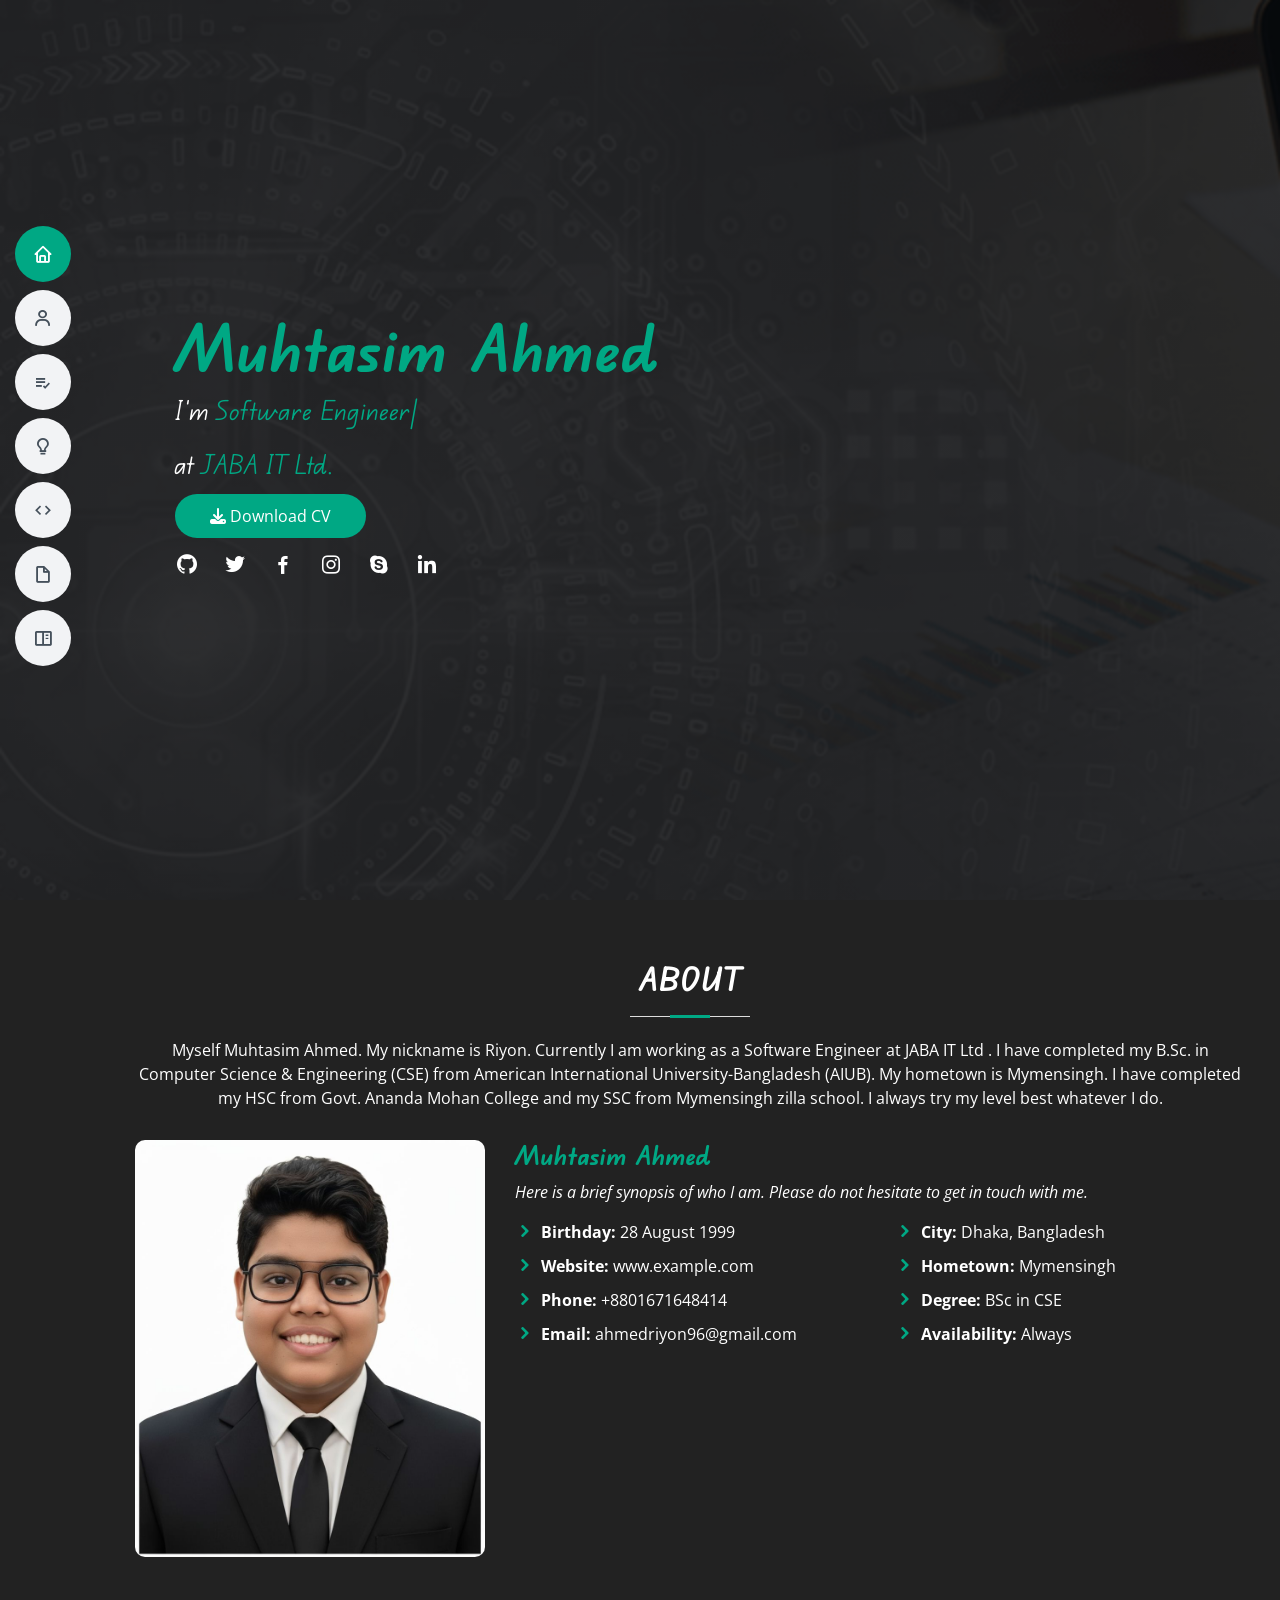
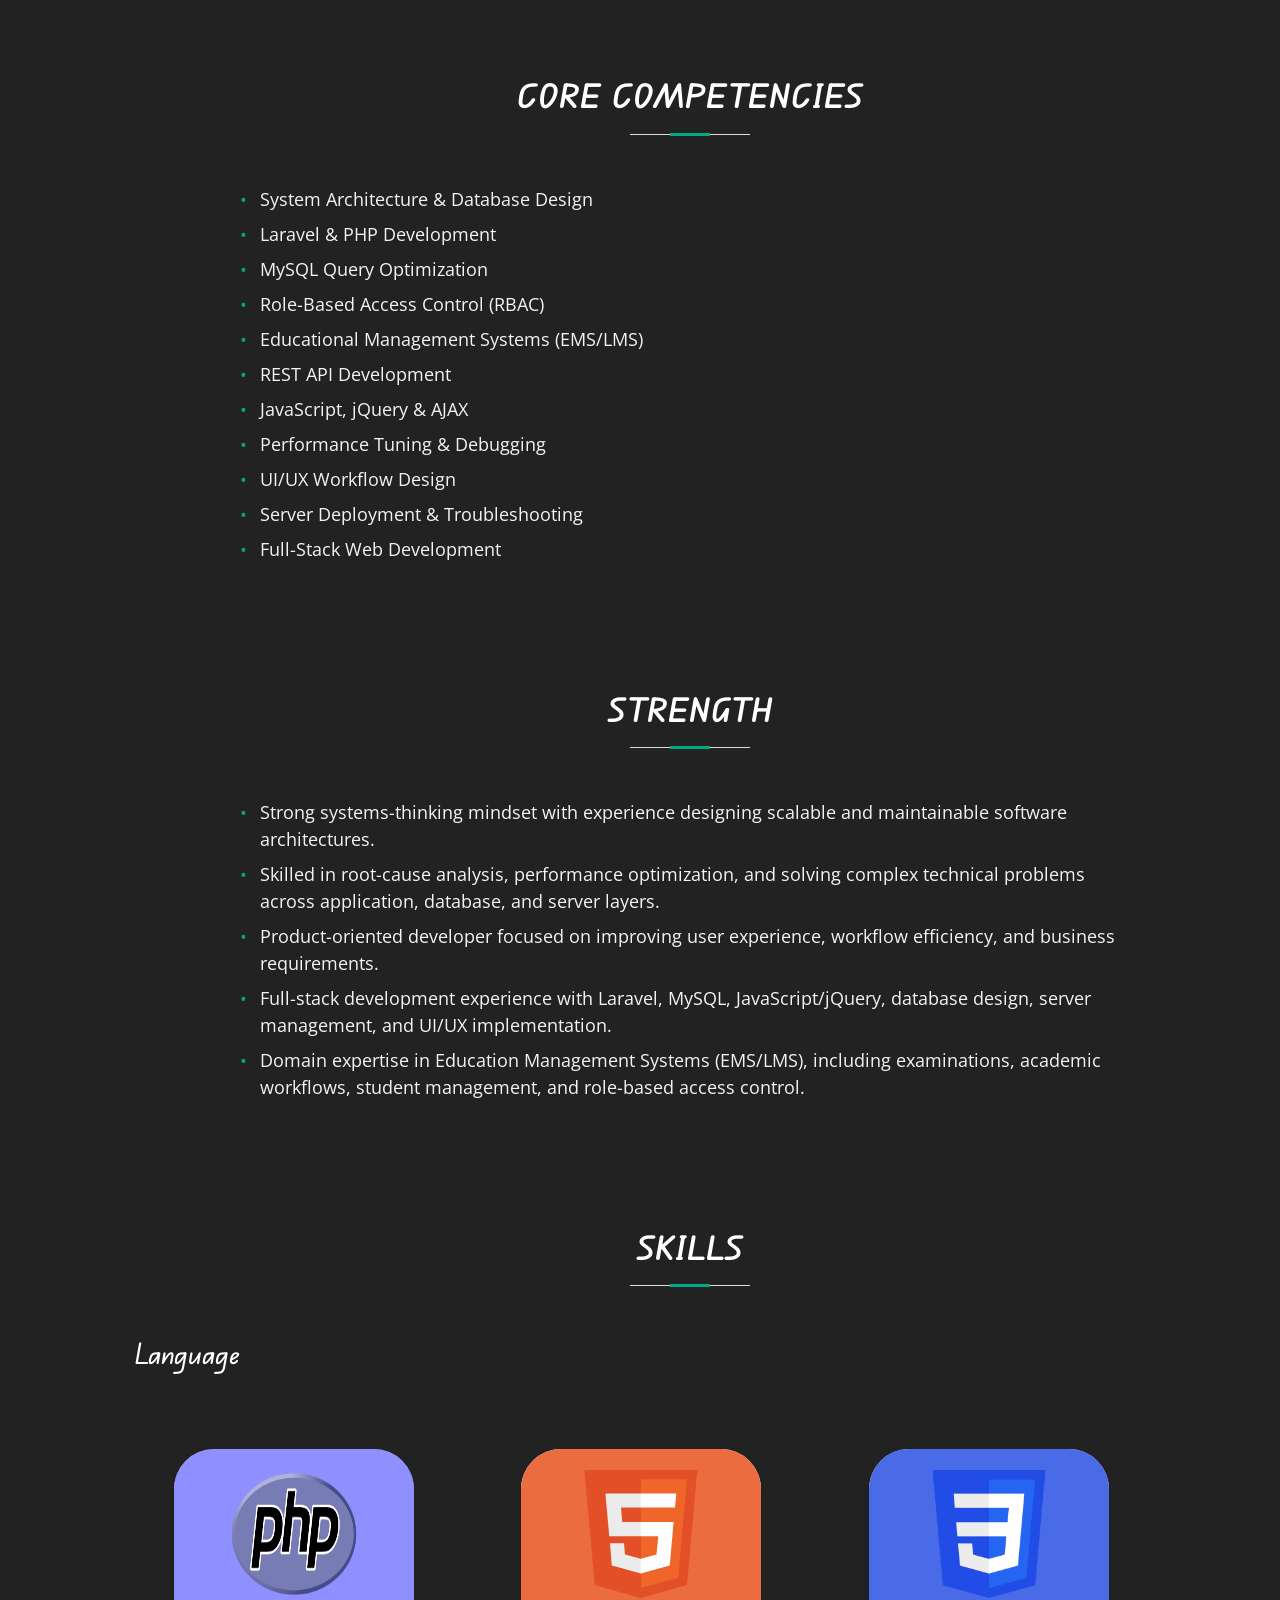
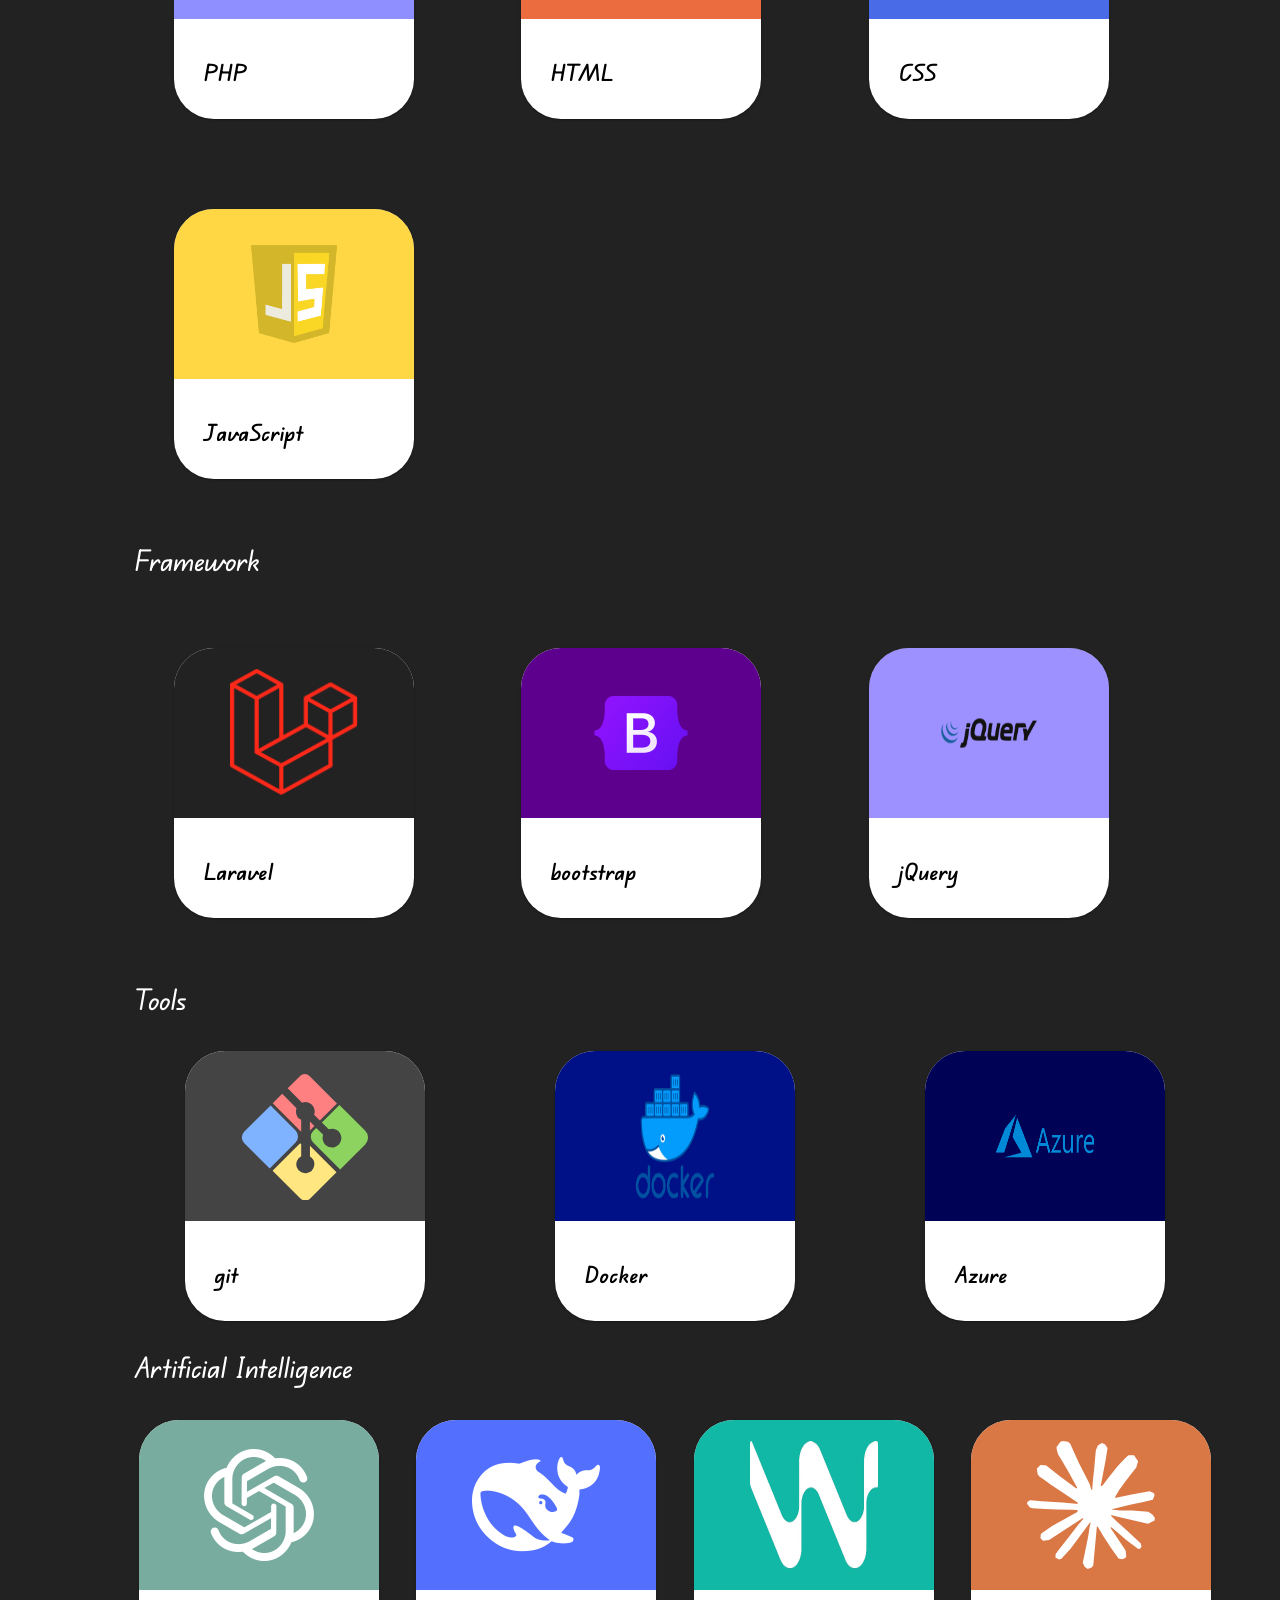
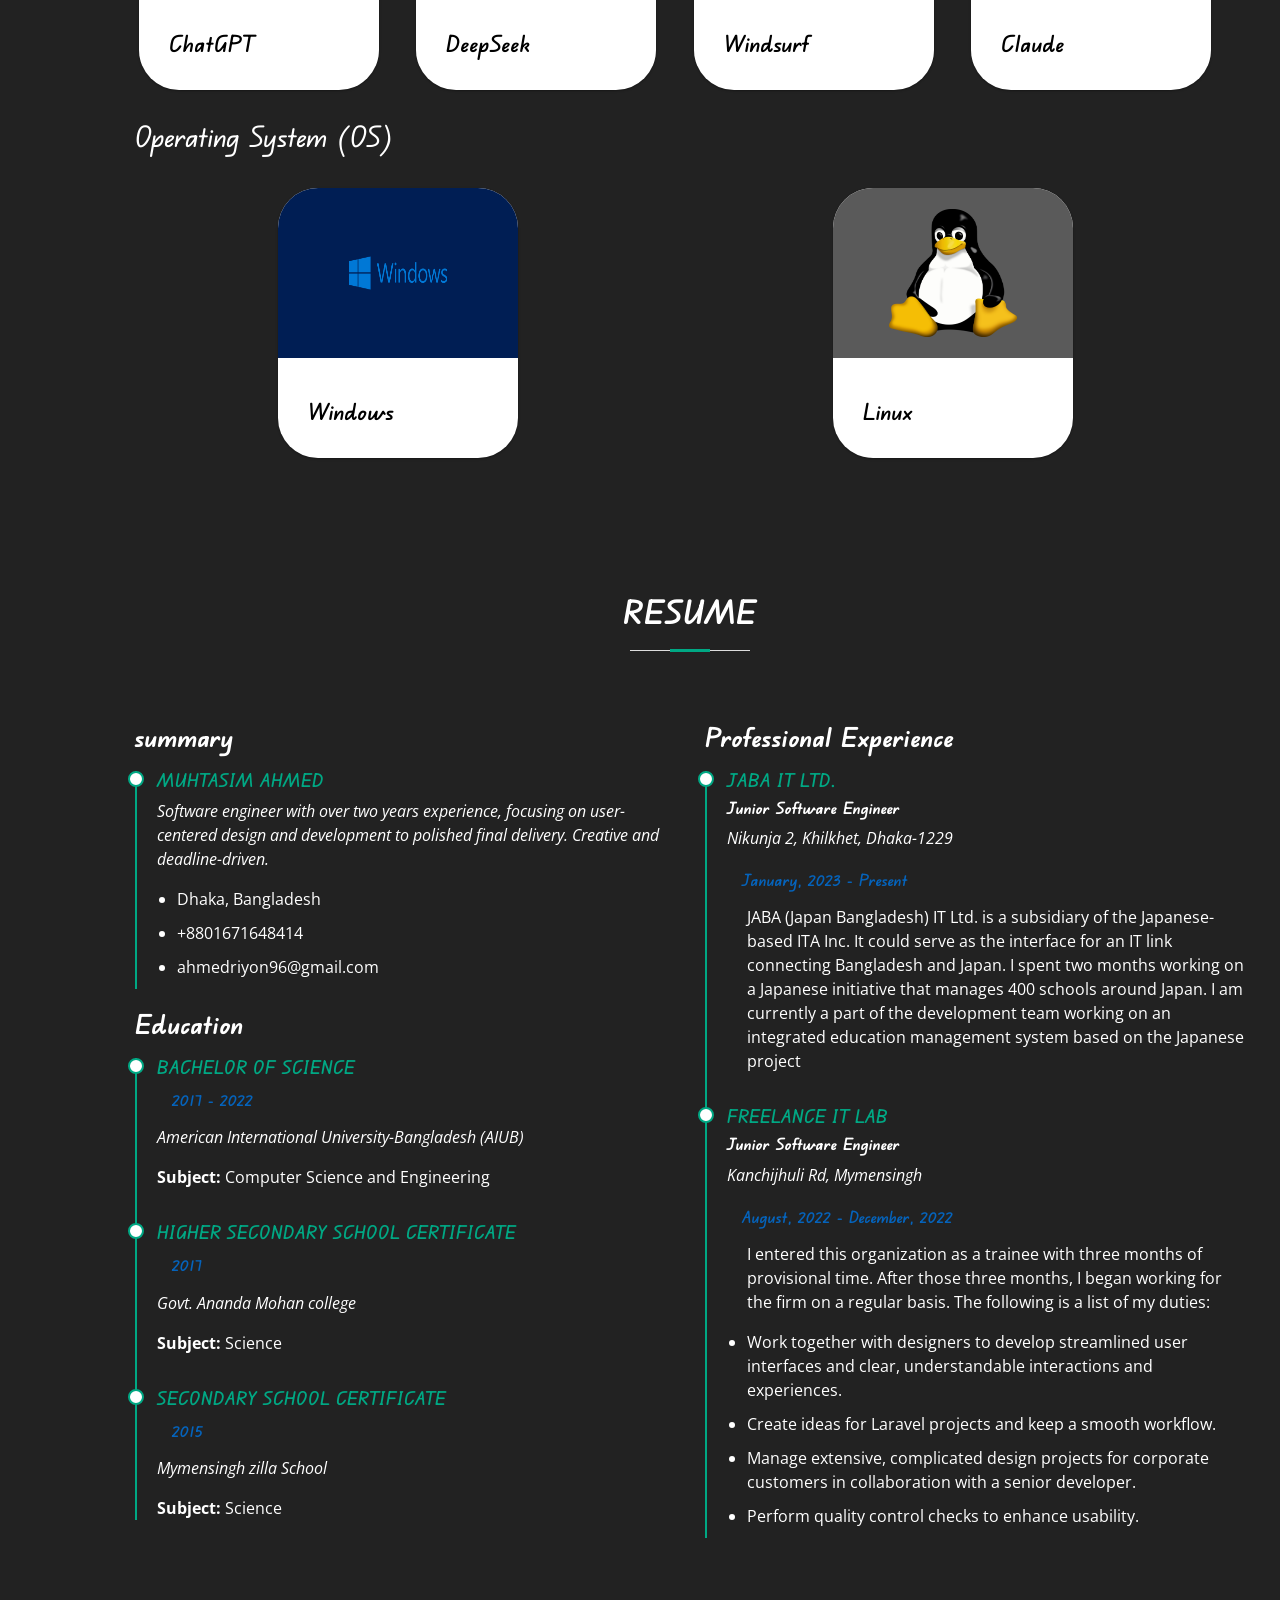
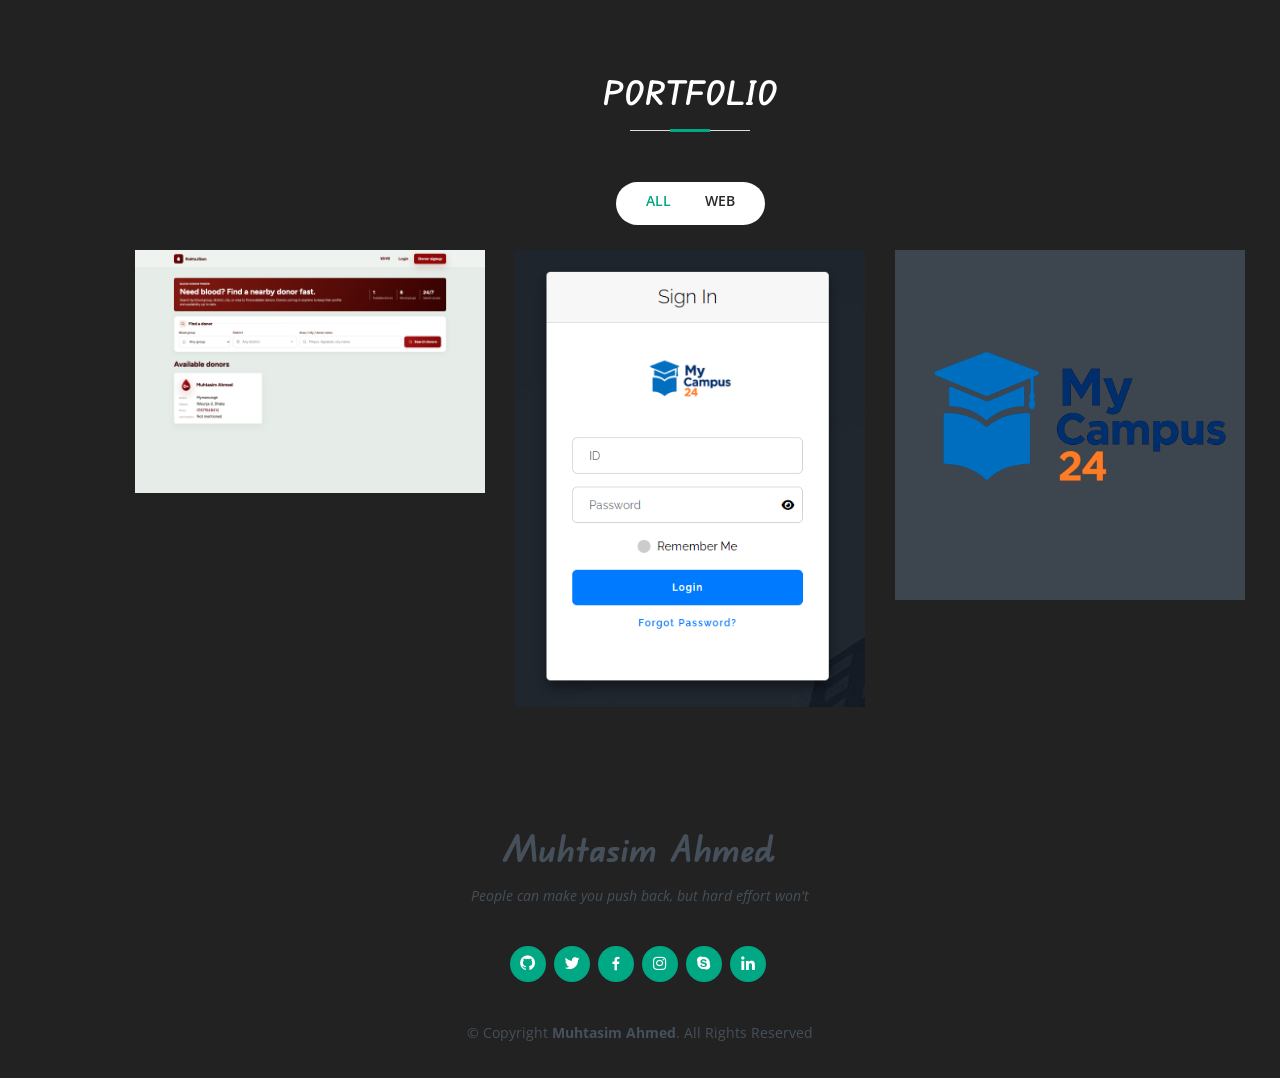
==== index.html @ 81f23382 "09-Nov-26" ====
<!DOCTYPE html>
<html lang="en">

<head>
  <meta charset="utf-8">
  <meta content="width=device-width, initial-scale=1.0" name="viewport">

  <title>Muhtasim Ahmed</title>
  <meta content="" name="descriptison">
  <meta content="" name="keywords">

  <!-- Favicons -->
  <link href="assets/img/MR13_logo.jpg" rel="icon">
  <link href="assets/img/apple-touch-icon.png" rel="apple-touch-icon">

  <!-- Google Fonts -->
  <link href="https://fonts.googleapis.com/css?family=Open+Sans:300,300i,400,400i,600,600i,700,700i|Raleway:300,300i,400,400i,500,500i,600,600i,700,700i|Poppins:300,300i,400,400i,500,500i,600,600i,700,700i" rel="stylesheet">
  <link href="https://fonts.googleapis.com/css2?family=Edu+QLD+Beginner&display=swap" rel="stylesheet">

  <!-- Vendor CSS Files -->
  <link href="assets/vendor/bootstrap/css/bootstrap.min.css" rel="stylesheet">
  <link href="assets/vendor/icofont/icofont.min.css" rel="stylesheet">
  <link href="assets/vendor/boxicons/css/boxicons.min.css" rel="stylesheet">
  <link href="assets/vendor/venobox/venobox.css" rel="stylesheet">
  <link href="assets/vendor/owl.carousel/assets/owl.carousel.min.css" rel="stylesheet">
  <link href="assets/vendor/aos/aos.css" rel="stylesheet">

  <!-- font awesome cdn -->
  <link rel="stylesheet" href="https://cdnjs.cloudflare.com/ajax/libs/font-awesome/6.4.2/css/all.min.css" integrity="sha512-z3gLpd7yknf1YoNbCzqRKc4qyor8gaKU1qmn+CShxbuBusANI9QpRohGBreCFkKxLhei6S9CQXFEbbKuqLg0DA==" crossorigin="anonymous" referrerpolicy="no-referrer" />

  <!-- Template Main CSS File -->
  <link href="assets/css/style.css" rel="stylesheet">

</head>

<body>

  <!-- ======= Mobile nav toggle button ======= -->
  <button type="button" class="mobile-nav-toggle d-xl-none"><i class="icofont-navigation-menu"></i></button>

  <!-- ======= Header ======= -->
  <header id="header" class="d-flex flex-column justify-content-center">

    <!-- .nav-menu start -->
    <nav class="nav-menu">
      <ul>
        <li class="active"><a href="#hero"><i class="bx bx-home"></i> <span>Home</span></a></li>
        <li><a href="#about"><i class="bx bx-user"></i> <span>About</span></a></li>
        <li><a href="#core-competencies"><i class="bx bx-list-check"></i> <span>Core Competencies</span></a></li>
        <li><a href="#strength"><i class="bx bx-bulb"></i> <span>Strength</span></a></li>
        <li><a href="#skills"><i class="bx bx-code"></i> <span>Skill</span></a></li>
        <li><a href="#resume"><i class="bx bx-file-blank"></i> <span>Resume</span></a></li>
        <li><a href="#portfolio"><i class="bx bx-book-content"></i> <span>Portfolio</span></a></li>
        <!-- <li><a href="#services"><i class="bx bx-server"></i> <span>Services</span></a></li> -->
        <!-- <li><a href="#contact"><i class="bx bx-envelope"></i> <span>Contact</span></a></li> -->
      </ul>
    </nav>
    <!-- .nav-menu end -->

  </header>
  <!-- End Header -->

  <!-- ======= Hero Section ======= -->
  <section id="hero" class="d-flex flex-column justify-content-center">
    <div class="container" data-aos="zoom-in" data-aos-delay="100">
      <h1>Muhtasim Ahmed</h1>
      <p>I'm <span class="typed" data-typed-items="Software Engineer"></span></p>
      <p>at <a href="https://www.jabait.com/">JABA IT Ltd.</a></p>
      <a href="assets/resources/Muhtasim Ahmed CV.pdf" target="_blank" class="text-left">
        <button>
          <i class="fa-solid fa-download fa-fade"></i> Download CV
        </button>
      </a>
      <div class="social-links">
        <a href="https://github.com/MuhtasimRiyon" target="_blank" class="github"><i class="bx bxl-github"></i></a>
        <a href="https://x.com/MuhtasimRiyon?t=F0dy7-zfB-EZ2Eqx30wpow&s=07" target="_blank" class="twitter"><i
            class="bx bxl-twitter"></i></a>
        <a href="https://www.facebook.com/profile.php?id=100008139102222&mibextid=ZbWKwL" target="_blank"
          class="facebook"><i class="bx bxl-facebook"></i></a>
        <a href="https://instagram.com/muhtasim_13?igshid=MzMyNGUyNmU2YQ==" target="_blank" class="instagram"><i
            class="bx bxl-instagram"></i></a>
        <a href="https://join.skype.com/invite/uvmIhFZ40ZDD" target="_blank" class="google-plus"><i
            class="bx bxl-skype"></i></a>
        <a href="https://www.linkedin.com/in/muhtasim-ahmed-a23b181a1/" target="_blank" class="linkedin"><i
            class="bx bxl-linkedin"></i></a>
      </div>
    </div>
  </section>
  <!-- End Hero -->

  <main id="main">

    <!-- ======= About Section ======= -->
    <section id="about" class="about">
      <div class="container" data-aos="fade-up">

        <div class="section-title">
          <h2>About</h2>
          <p>Myself Muhtasim Ahmed. My nickname is Riyon. Currently I am working as a Software Engineer at JABA
            IT Ltd . I have completed my B.Sc. in Computer Science &
            Engineering (CSE) from American International University-Bangladesh (AIUB). My hometown is
            Mymensingh. I have completed my HSC from Govt. Ananda Mohan College and my SSC from Mymensingh
            zilla school. I always try my level best whatever I do.</p>
        </div>

        <div class="row">
          <div class="col-lg-4">
            <img src="assets/img/Riyon.jpg" class="img-fluid" alt="" style="border-radius: 10px;">
          </div>
          <div class="col-lg-8 pt-4 pt-lg-0 content">
            <h3>Muhtasim Ahmed</h3>
            <p class="font-italic">
              Here is a brief synopsis of who I am. Please do not hesitate to get in touch with me.
            </p>
            <div class="row">
              <div class="col-lg-6">
                <ul>
                  <li><i class="icofont-rounded-right"></i> <strong>Birthday:</strong> 28 August 1999</li>
                  <li><i class="icofont-rounded-right"></i> <strong>Website:</strong> www.example.com</li>
                  <li><i class="icofont-rounded-right"></i> <strong>Phone:</strong> +8801671648414</li>
                  <li><i class="icofont-rounded-right"></i> <strong>Email:</strong> ahmedriyon96@gmail.com</li>
                </ul>
              </div>
              <div class="col-lg-6">
                <ul>
                  <li><i class="icofont-rounded-right"></i> <strong>City:</strong> Dhaka, Bangladesh</li>
                  <li><i class="icofont-rounded-right"></i> <strong>Hometown:</strong> Mymensingh</li>
                  <li><i class="icofont-rounded-right"></i> <strong>Degree:</strong> BSc in CSE</li>
                  <li><i class="icofont-rounded-right"></i> <strong>Availability:</strong> Always</li>
                </ul>
              </div>
            </div>
          </div>
        </div>

      </div>
    </section>
    <!-- End About Section -->

    <!-- ======= Core Competencies Section ======= -->
    <section id="core-competencies" class="about-menu-section">
      <div class="container" data-aos="fade-up">

        <div class="section-title">
          <h2>Core Competencies</h2>
        </div>

        <div class="about-menu-box">
          <ul>
            <li>System Architecture &amp; Database Design</li>
            <li>Laravel &amp; PHP Development</li>
            <li>MySQL Query Optimization</li>
            <li>Role-Based Access Control (RBAC)</li>
            <li>Educational Management Systems (EMS/LMS)</li>
            <li>REST API Development</li>
            <li>JavaScript, jQuery &amp; AJAX</li>
            <li>Performance Tuning &amp; Debugging</li>
            <li>UI/UX Workflow Design</li>
            <li>Server Deployment &amp; Troubleshooting</li>
            <li>Full-Stack Web Development</li>
          </ul>
        </div>

      </div>
    </section>
    <!-- End Core Competencies Section -->

    <!-- ======= Strength Section ======= -->
    <section id="strength" class="about-menu-section section-bg">
      <div class="container" data-aos="fade-up">

        <div class="section-title">
          <h2>Strength</h2>
        </div>

        <div class="about-menu-box">
          <ul>
            <li>Strong systems-thinking mindset with experience designing scalable and maintainable software architectures.</li>
            <li>Skilled in root-cause analysis, performance optimization, and solving complex technical problems across application, database, and server layers.</li>
            <li>Product-oriented developer focused on improving user experience, workflow efficiency, and business requirements.</li>
            <li>Full-stack development experience with Laravel, MySQL, JavaScript/jQuery, database design, server management, and UI/UX implementation.</li>
            <li>Domain expertise in Education Management Systems (EMS/LMS), including examinations, academic workflows, student management, and role-based access control.</li>
          </ul>
        </div>

      </div>
    </section>
    <!-- End Strength Section -->

    <!-- ======= Facts Section ======= -->
    <!-- <section id="facts" class="facts">
      <div class="container" data-aos="fade-up">

        <div class="section-title">
          <h2>Facts</h2>
          <p>Magnam dolores commodi suscipit. Necessitatibus eius consequatur ex aliquid fuga eum quidem. Sit sint consectetur velit. Quisquam quos quisquam cupiditate. Et nemo qui impedit suscipit alias ea. Quia fugiat sit in iste officiis commodi quidem hic quas.</p>
        </div>

        <div class="row">

          <div class="col-lg-3 col-md-6">
            <div class="count-box">
              <i class="icofont-simple-smile"></i>
              <span data-toggle="counter-up">232</span>
              <p>Happy Clients</p>
            </div>
          </div>

          <div class="col-lg-3 col-md-6 mt-5 mt-md-0">
            <div class="count-box">
              <i class="icofont-document-folder"></i>
              <span data-toggle="counter-up">521</span>
              <p>Projects</p>
            </div>
          </div>

          <div class="col-lg-3 col-md-6 mt-5 mt-lg-0">
            <div class="count-box">
              <i class="icofont-live-support"></i>
              <span data-toggle="counter-up">1,463</span>
              <p>Hours Of Support</p>
            </div>
          </div>

          <div class="col-lg-3 col-md-6 mt-5 mt-lg-0">
            <div class="count-box">
              <i class="icofont-users-alt-5"></i>
              <span data-toggle="counter-up">15</span>
              <p>Hard Workers</p>
            </div>
          </div>

        </div>

      </div>
    </section> -->
    <!-- End Facts Section -->

    <!-- ======= Skills Section ======= -->
    <section id="skills" class="skills section-bg">
      <div class="container" data-aos="fade-up">

        <div class="section-title">
          <h2>Skills</h2>
          <!-- <p>Magnam dolores commodi suscipit. Necessitatibus eius consequatur ex aliquid fuga eum quidem. Sit sint consectetur velit. Quisquam quos quisquam cupiditate. Et nemo qui impedit suscipit alias ea. Quia fugiat sit in iste officiis commodi quidem hic quas.</p> -->
        </div>

        <div class="row skills-content">

          <!-- percentage design start -->
            <!-- <div class="col-lg-6">

              <div class="progress">
                <span class="skill">C <i class="val">25%</i></span>
                <div class="progress-bar-wrap">
                  <div class="progress-bar" role="progressbar" aria-valuenow="25" aria-valuemin="0" aria-valuemax="100">
                  </div>
                </div>
              </div>

              <div class="progress">
                <span class="skill">C# (C sharp) <i class="val">40%</i></span>
                <div class="progress-bar-wrap">
                  <div class="progress-bar" role="progressbar" aria-valuenow="40" aria-valuemin="0" aria-valuemax="100">
                  </div>
                </div>
              </div>

              <div class="progress">
                <span class="skill">OpenGL <i class="val">75%</i></span>
                <div class="progress-bar-wrap">
                  <div class="progress-bar" role="progressbar" aria-valuenow="75" aria-valuemin="0" aria-valuemax="100">
                  </div>
                </div>
              </div>

              <div class="progress">
                <span class="skill">HTML <i class="val">75%</i></span>
                <div class="progress-bar-wrap">
                  <div class="progress-bar" role="progressbar" aria-valuenow="75" aria-valuemin="0" aria-valuemax="100">
                  </div>
                </div>
              </div>

              <div class="progress">
                <span class="skill">Laravel <i class="val">75%</i></span>
                <div class="progress-bar-wrap">
                  <div class="progress-bar" role="progressbar" aria-valuenow="75" aria-valuemin="0" aria-valuemax="100">
                  </div>
                </div>
              </div>

            </div>

            <div class="col-lg-6">

              <div class="progress">
                <span class="skill">C++ <i class="val">35%</i></span>
                <div class="progress-bar-wrap">
                  <div class="progress-bar" role="progressbar" aria-valuenow="35" aria-valuemin="0" aria-valuemax="100">
                  </div>
                </div>
              </div>

              <div class="progress">
                <span class="skill">JAVA <i class="val">60%</i></span>
                <div class="progress-bar-wrap">
                  <div class="progress-bar" role="progressbar" aria-valuenow="60" aria-valuemin="0" aria-valuemax="100">
                  </div>
                </div>
              </div>

              <div class="progress">
                <span class="skill">Oracle <i class="val">55%</i></span>
                <div class="progress-bar-wrap">
                  <div class="progress-bar" role="progressbar" aria-valuenow="55" aria-valuemin="0" aria-valuemax="100">
                  </div>
                </div>
              </div>

              <div class="progress">
                <span class="skill">PHP <i class="val">80%</i></span>
                <div class="progress-bar-wrap">
                  <div class="progress-bar" role="progressbar" aria-valuenow="80" aria-valuemin="0" aria-valuemax="100">
                  </div>
                </div>
              </div>

              <div class="progress">
                <span class="skill">CSS <i class="val">50%</i></span>
                <div class="progress-bar-wrap">
                  <div class="progress-bar" role="progressbar" aria-valuenow="50" aria-valuemin="0" aria-valuemax="100">
                  </div>
                </div>
              </div>

            </div> -->
          <!-- percentage design end -->

          <h3>Language</h3>

          <div class="row language_div">

            <!-- PHP card -->
            <div class="col-lg-3">
              <div class="skill-card">
                <header class="skill-card__header" style="background-color: #0000ff70;">
                  <img class="skill-card__icon" src="assets/img/language/PHP-logo.png" alt="PHP Logo" />
                </header>
                <section class="skill-card__body">
                  <h2 class="skill-card__title">PHP</h2>
                  <span class="skill-card__duration">
                    A popular general-purpose scripting language that is especially suited to web development.
                  </span>
                </section>
              </div>
            </div>

            <!-- HTML card -->
            <div class="col-lg-3">
              <div class="skill-card">
                <header class="skill-card__header" style="background-color: #eb6c3f;">
                  <img class="skill-card__icon"
                    src="assets/img/language/HTML5_Badge.svg" alt="HTML Logo" />
                </header>
                <section class="skill-card__body">
                  <h2 class="skill-card__title">HTML</h2>
                  <span class="skill-card__duration">
                    HTML stands for HyperText Markup Language. It is a standard markup language for web page creation.
                  </span>
                </section>
              </div>
            </div>

            <!-- CSS card -->
            <div class="col-lg-3">
              <div class="skill-card">
                <header class="skill-card__header" style="background-color: #264de4d4;">
                  <img class="skill-card__icon"
                    src="assets/img/language/CSS3_logo.png" alt="CSS Logo" />
                </header>
                <section class="skill-card__body">
                  <h2 class="skill-card__title">CSS</h2>
                  <span class="skill-card__duration">
                    CSS is the language we use to style an HTML document.
                    CSS describes how HTML elements should be displayed.
                  </span>
                </section>
              </div>
            </div>

            <!-- JavaScript card -->
            <div class="col-lg-3">
              <div class="skill-card">
                <header class="skill-card__header" style="background-color: #ffc800ba;">
                  <img class="skill-card__icon"
                    src="assets/img/language/javascript-logo.webp" alt="JavaScript Logo" />
                </header>
                <section class="skill-card__body">
                  <h2 class="skill-card__title">JavaScript</h2>
                  <span class="skill-card__duration">
                    JavaScript (JS) is a lightweight interpreted programming language with first-class functions.
                  </span>
                </section>
              </div>
            </div>

            <!-- C card -->
            <!-- <div class="col-lg-3">
              <div class="skill-card">
                <header class="skill-card__header" style="background-color: #0014ffbf;">
                  <img class="skill-card__icon" src="assets/img/language/c-logo.png" alt="C Logo" />
                </header>
                <section class="skill-card__body">
                  <h2 class="skill-card__title">C</h2>
                  <span class="skill-card__duration">
                    C is a general-purpose programming language. Because it's an essential language in CS, it is
                    well-liked.
                  </span>
                </section>
              </div>
            </div> -->

            <!-- C++ card -->
            <!-- <div class="col-lg-3">
              <div class="skill-card">
                <header class="skill-card__header" style="background-color: #4a3febed;">
                  <img class="skill-card__icon"
                    src="assets/img/language/C++_logo.png" alt="C++ Logo" />
                </header>
                <section class="skill-card__body">
                  <h2 class="skill-card__title">C++</h2>
                  <span class="skill-card__duration">
                    C++ is a cross-platform language that can be used to create high-performance applications.
                  </span>
                </section>
              </div>
            </div> -->

            <!-- C# card -->
            <!-- <div class="col-lg-3">
              <div class="skill-card">
                <header class="skill-card__header" style="background-color: #5e26e4;">
                  <img class="skill-card__icon"
                    src="assets/img/language/Logo_C_sharp.svg" alt="C# Logo" />
                </header>
                <section class="skill-card__body">
                  <h2 class="skill-card__title">C# (C-Sharp)</h2>
                  <span class="skill-card__duration">
                    C# is used to develop web apps, desktop apps, mobile apps, games and much more.
                  </span>
                </section>
              </div>
            </div> -->

            <!-- Java card -->
            <!-- <div class="col-lg-3">
              <div class="skill-card">
                <header class="skill-card__header" style="background-color: #22222222;">
                  <img class="skill-card__icon" src="assets/img/language/Java-Logo.png" alt="Java Logo" />
                </header>
                <section class="skill-card__body">
                  <h2 class="skill-card__title">Java</h2>
                  <span class="skill-card__duration">
                    Java is both a platform and a programming language. Java is based on OOP.
                  </span>
                </section>
              </div>
            </div> -->

          </div>

          <h3 class="skill-title">Framework</h3>

          <div class="row framework_div">

            <!-- laravel card -->
            <div class="col-lg-3">
              <div class="skill-card">
                <header class="skill-card__header" style="background-color: #222222;">
                  <img class="skill-card__icon"
                    src="assets/img/framework/Laravel.png" alt="laravel Logo" />
                </header>
                <section class="skill-card__body">
                  <h2 class="skill-card__title">Laravel</h2>
                  <span class="skill-card__duration">
                    Laravel is a web application framework with expressive, elegant syntax.
                  </span>
                </section>
              </div>
            </div>

            <!-- bootstrap card -->
            <div class="col-lg-3">
              <div class="skill-card">
                <header class="skill-card__header" style="background-color: #5d008d;">
                  <img class="skill-card__icon"
                    src="assets/img/framework/bootstrap-logo.png" alt="bootstrap Logo" />
                </header>
                <section class="skill-card__body">
                  <h2 class="skill-card__title">bootstrap</h2>
                  <span class="skill-card__duration">
                    Bootstrap is HTML, CSS, and JavaScript framework for developing responsive, mobile-first websites.
                  </span>
                </section>
              </div>
            </div>

            <!-- jquery card -->
            <div class="col-lg-3">
              <div class="skill-card">
                <header class="skill-card__header" style="background-color: #1b00ff6e;">
                  <img class="skill-card__icon" src="assets/img/framework/jquery-logo.png" alt="jQuery Logo" />
                </header>
                <section class="skill-card__body">
                  <h2 class="skill-card__title">jQuery</h2>
                  <span class="skill-card__duration">
                    jQuery is a fast, small, and feature-rich JavaScript library.
                  </span>
                </section>
              </div>
            </div>

            <!-- codeigniter card -->
            <!-- <div class="col-lg-3">
              <div class="skill-card">
                <header class="skill-card__header" style="background-color: #ff4700ad;">
                  <img class="skill-card__icon"
                    src="assets/img/framework/codeigniter-logo.png" alt="codeigniter Logo" />
                </header>
                <section class="skill-card__body">
                  <h2 class="skill-card__title">CodeIgniter</h2>
                  <span class="skill-card__duration">
                    CodeIgniter is a powerful PHP framework with a very small footprint
                  </span>
                </section>
              </div>
            </div> -->

          </div>

          <h3 class="skill-title">Tools</h3>

          <div class="row">

            <!-- git card -->
            <div class="col-lg-4">
              <div class="skill-card">
                <header class="skill-card__header" style="background-color: #444444;">
                  <img class="skill-card__icon" src="assets/img/tools/git-bash.svg" alt="git Logo" />
                </header>
                <section class="skill-card__body">
                  <h2 class="skill-card__title">git</h2>
                  <span class="skill-card__duration">
                    Git is a free and open source distributed version control system
                  </span>
                </section>
              </div>
            </div>

            <!-- Docker card -->
            <div class="col-lg-4">
              <div class="skill-card">
                <header class="skill-card__header" style="background-color: #001187;">
                  <img class="skill-card__icon" src="assets/img/tools/Docker-Symbol.png" alt="Docekr Logo" />
                </header>
                <section class="skill-card__body">
                  <h2 class="skill-card__title">Docker</h2>
                  <span class="skill-card__duration">
                    Docker is a platform designed to help developers build, share, and run container applications.
                  </span>
                </section>
              </div>
            </div>

            <!-- Azure card -->
            <div class="col-lg-4">
              <div class="skill-card">
                <header class="skill-card__header" style="background-color: #000355;">
                  <img class="skill-card__icon" src="assets/img/tools/Microsoft_Azure-Logo.png" alt="Azure Logo" />
                </header>
                <section class="skill-card__body">
                  <h2 class="skill-card__title">Azure</h2>
                  <span class="skill-card__duration">
                    Azure is a beneficial environment for continuous development paradigms.
                  </span>
                </section>
              </div>
            </div>

          </div>

          <h3 class="skill-title">Artificial Intelligence</h3>

          <div class="row">

            <!-- ChatGPT card -->
            <div class="col-lg-3">
              <div class="skill-card">
                <header class="skill-card__header" style="background-color: #78AC9F;">
                  <img class="skill-card__icon" src="assets/img/artificial intelligence/chatgpt.png" alt="ChatGPT Logo" />
                </header>
                <section class="skill-card__body">
                  <h2 class="skill-card__title">ChatGPT</h2>
                  <span class="skill-card__duration">
                    ChatGPT can write various types of material, including code, simulate human responses to inquiries.
                  </span>
                </section>
              </div>
            </div>

            <!-- DeepSeek card -->
            <div class="col-lg-3">
              <div class="skill-card">
                <header class="skill-card__header" style="background-color: #526FFE;">
                  <img class="skill-card__icon" src="assets/img/artificial intelligence/deepseek.png" alt="DeepSeek Logo" />
                </header>
                <section class="skill-card__body">
                  <h2 class="skill-card__title">DeepSeek</h2>
                  <span class="skill-card__duration">
                    DeepSeek is a Chinese artificial intelligence company that develops large language models (LLMs).
                  </span>
                </section>
              </div>
            </div>

            <!-- Windsurf card -->
            <div class="col-lg-3">
              <div class="skill-card">
                <header class="skill-card__header" style="background-color: #11B8A5;">
                  <img class="skill-card__icon" src="assets/img/artificial intelligence/windsurf.webp" alt="windsurf Logo" />
                </header>
                <section class="skill-card__body">
                  <h2 class="skill-card__title">Windsurf</h2>
                  <span class="skill-card__duration">
                    Windsurf is an advanced AI coding assistant for developers.
                  </span>
                </section>
              </div>
            </div>

            <!-- Claude card -->
            <div class="col-lg-3">
              <div class="skill-card">
                <header class="skill-card__header" style="background-color: #d97745;">
                  <img class="skill-card__icon" src="assets/img/artificial intelligence/claude.svg" alt="Claude Logo" />
                </header>
                <section class="skill-card__body">
                  <h2 class="skill-card__title">Claude</h2>
                  <span class="skill-card__duration">
                    Claude is an AI assistant for writing, reasoning, coding, analysis, and productivity workflows.
                  </span>
                </section>
              </div>
            </div>

          </div>

          <h3 class="skill-title">Operating System (OS)</h3>

          <div class="row">

            <!-- Windows card -->
            <div class="col-lg-6">
              <div class="skill-card">
                <header class="skill-card__header" style="background-color: #001e54;">
                  <img class="skill-card__icon" src="assets/img/os/Microsoft_Windows-Logo.png" alt="Windows Logo" />
                </header>
                <section class="skill-card__body">
                  <h2 class="skill-card__title">Windows</h2>
                  <span class="skill-card__duration">
                    Windows is a group of several proprietary graphical operating system
                  </span>
                </section>
              </div>
            </div>

            <!-- Linux card -->
            <div class="col-lg-6">
              <div class="skill-card">
                <header class="skill-card__header" style="background-color: #5a5a5a;">
                  <img class="skill-card__icon" src="assets/img/os/linux.png" alt="Linux Logo" />
                </header>
                <section class="skill-card__body">
                  <h2 class="skill-card__title">Linux</h2>
                  <span class="skill-card__duration">
                    Linux is a Unix-like, open source and community-developed operating system
                  </span>
                </section>
              </div>
            </div>

          </div>

        </div>

      </div>
    </section>
    <!-- End Skills Section -->

    <!-- ======= Resume Section ======= -->
    <section id="resume" class="resume">
      <div class="container" data-aos="fade-up">

        <div class="section-title">
          <h2>Resume</h2>
          <!-- <p>Magnam dolores commodi suscipit. Necessitatibus eius consequatur ex aliquid fuga eum quidem. Sit sint consectetur velit. Quisquam quos quisquam cupiditate. Et nemo qui impedit suscipit alias ea. Quia fugiat sit in iste officiis commodi quidem hic quas.</p> -->
        </div>

        <div class="row">
          <div class="col-lg-6">
            <h3 class="resume-title">summary</h3>
            <div class="resume-item pb-0">
              <h4>Muhtasim Ahmed</h4>
              <p><em>Software engineer with over two years experience, focusing on user-centered design and development
                  to polished final delivery. Creative and deadline-driven.</em></p>
              <ul>
                <li>Dhaka, Bangladesh</li>
                <li>+8801671648414</li>
                <li>ahmedriyon96@gmail.com</li>
              </ul>
            </div>

            <h3 class="resume-title">Education</h3>
            <div class="resume-item">
              <h4>Bachelor of Science</h4>
              <h5>2017 - 2022</h5>
              <p><em>American International University-Bangladesh (AIUB)</em></p>
              <p><strong>Subject:</strong> Computer Science and Engineering</p>
            </div>
            <div class="resume-item">
              <h4>Higher Secondary School Certificate</h4>
              <h5>2017</h5>
              <p><em>Govt. Ananda Mohan college</em></p>
              <p><strong>Subject:</strong> Science</p>
            </div>
            <div class="resume-item">
              <h4>Secondary School Certificate</h4>
              <h5>2015</h5>
              <p><em>Mymensingh zilla School</em></p>
              <p><strong>Subject:</strong> Science</p>
            </div>
          </div>
          <div class="col-lg-6">
            <h3 class="resume-title">Professional Experience</h3>
            <div class="resume-item">
              <h4>JABA IT Ltd.</h4>
              <h6><strong>Junior Software Engineer</strong></h6>
              <p><em>Nikunja 2, Khilkhet, Dhaka-1229</em></p>
              <h5>January, 2023 - Present</h5>
              <ul>
                <p>JABA (Japan Bangladesh) IT Ltd. is a subsidiary of the Japanese-based
                  ITA Inc. It could serve as the interface for an IT link connecting
                  Bangladesh and Japan. I spent two months working on a Japanese
                  initiative that manages 400 schools around Japan. I am currently a part
                  of the development team working on an integrated education
                  management system based on the Japanese project</p>
              </ul>
            </div>
            <div class="resume-item">
              <h4>Freelance IT Lab</h4>
              <h6><strong>Junior Software Engineer</strong></h6>
              <p><em>Kanchijhuli Rd, Mymensingh</em></p>
              <h5>August, 2022 - December, 2022</h5>
              <ul>
                <p>I entered this organization as a trainee with three months of
                  provisional time. After those three months, I began working for the firm
                  on a regular basis. The following is a list of my duties:</p>
                <li>Work together with designers to develop streamlined user
                  interfaces and clear, understandable interactions and experiences.</li>
                <li>Create ideas for Laravel projects and keep a smooth workflow.</li>
                <li>Manage extensive, complicated design projects for corporate
                  customers in collaboration with a senior developer.
                </li>
                <li>Perform quality control checks to enhance usability.</li>
              </ul>
            </div>
          </div>
        </div>

      </div>
    </section>
    <!-- End Resume Section -->

    <!-- ======= Portfolio Section ======= -->
    <section id="portfolio" class="portfolio section-bg">
      <div class="container" data-aos="fade-up">

        <div class="section-title">
          <h2>Portfolio</h2>
          <!-- <p>Magnam dolores commodi suscipit. Necessitatibus eius consequatur ex aliquid fuga eum quidem. Sit sint
            consectetur velit. Quisquam quos quisquam cupiditate. Et nemo qui impedit suscipit alias ea. Quia fugiat sit
            in iste officiis commodi quidem hic quas.</p> -->
        </div>

        <div class="row">
          <div class="col-lg-12 d-flex justify-content-center" data-aos="fade-up" data-aos-delay="100">
            <ul id="portfolio-flters">
              <li data-filter="*" class="filter-active">All</li>
              <li data-filter=".filter-web">Web</li>
              <!-- <li data-filter=".filter-app">App</li> -->
              <!-- <li data-filter=".filter-card">Card</li> -->
            </ul>
          </div>
        </div>

        <div class="row portfolio-container" data-aos="fade-up" data-aos-delay="200">

          <div class="col-lg-4 col-md-6 portfolio-item filter-web">
            <div class="portfolio-wrap">
              <img src="assets/img/portfolio/roktojibon-home.png" class="img-fluid" alt="RoktoJibon homepage with blood donor search">
              <div class="portfolio-info">
                <h4>RoktoJibon</h4>
                <p>Blood Donor Platform</p>
                <div class="portfolio-links">
                  <a href="assets/img/portfolio/roktojibon-home.png" data-gall="roktojibonGallery" class="venobox" title="RoktoJibon — Homepage and donor search" aria-label="View RoktoJibon screenshots">
                    <i class="bx bx-plus"></i>
                  </a>
                  <a href="https://roktojibon.muhtasimriyon.xyz/" target="_blank" rel="noopener noreferrer" title="Visit RoktoJibon" aria-label="Visit RoktoJibon website">
                    <i class="bx bx-link"></i>
                  </a>
                </div>
              </div>
            </div>
            <a href="assets/img/portfolio/roktojibon-login.png" data-gall="roktojibonGallery" class="venobox" title="RoktoJibon — Donor login" hidden></a>
            <a href="assets/img/portfolio/roktojibon-register.png" data-gall="roktojibonGallery" class="venobox" title="RoktoJibon — Donor registration" hidden></a>
          </div>

          <div class="col-lg-4 col-md-6 portfolio-item filter-web">
            <div class="portfolio-wrap">
              <img src="assets/img/portfolio/mycampus24_login.png" class="img-fluid" alt="">
              <div class="portfolio-info">
                <h4>My Campus 24</h4>
                <p>School ERP</p>
                <div class="portfolio-links">
                  <a href="assets/img/portfolio/schoolerp.jpg" data-gall="portfolioGallery" class="venobox" title="My Campus 24">
                    <i class="bx bx-plus"></i>
                  </a>
                  <a href="https://mycampus24.com/" target="_blank" data-gall="portfolioDetailsGallery" title="School ERP">
                    <i class="bx bx-link"></i>
                  </a>
                </div>
              </div>
            </div>
          </div>

          <div class="col-lg-4 col-md-6 portfolio-item filter-web">
            <div class="portfolio-wrap">
              <img src="assets/img/portfolio/mycampus24_logo.png" class="img-fluid" alt="">
              <div class="portfolio-info">
                <h4>My Campus 24 LMS</h4>
                <p>School LMS</p>
                <div class="portfolio-links">
                  <a href="assets/img/portfolio/schoollms.jpg" data-gall="portfolioGallery" class="venobox" title="My Campus 24 LMS">
                    <i class="bx bx-plus"></i>
                  </a>
                  <a href="https://mycampus24.com/" target="_blank" data-gall="portfolioDetailsGallery" title="School LMS">
                    <i class="bx bx-link"></i>
                  </a>
                </div>
              </div>
            </div>
          </div>

          <!-- <div class="col-lg-4 col-md-6 portfolio-item filter-app">
            <div class="portfolio-wrap">
              <img src="assets/img/portfolio/portfolio-1.jpg" class="img-fluid" alt="">
              <div class="portfolio-info">
                <h4>App 1</h4>
                <p>App</p>
                <div class="portfolio-links">
                  <a href="assets/img/portfolio/portfolio-1.jpg" data-gall="portfolioGallery" class="venobox" title="App 1">
                    <i class="bx bx-plus"></i>
                  </a>
                  <a href="portfolio-details.html" data-gall="portfolioDetailsGallery" data-vbtype="iframe" class="venobox" title="Portfolio Details">
                    <i class="bx bx-link"></i>
                  </a>
                </div>
              </div>
            </div>
          </div> -->

          <!-- <div class="col-lg-4 col-md-6 portfolio-item filter-web">
            <div class="portfolio-wrap">
              <img src="assets/img/portfolio/portfolio-2.jpg" class="img-fluid" alt="">
              <div class="portfolio-info">
                <h4>Web 3</h4>
                <p>Web</p>
                <div class="portfolio-links">
                  <a href="assets/img/portfolio/portfolio-2.jpg" data-gall="portfolioGallery" class="venobox" title="Web 3">
                    <i class="bx bx-plus"></i>
                  </a>
                  <a href="portfolio-details.html" data-gall="portfolioDetailsGallery" data-vbtype="iframe" class="venobox" title="Portfolio Details">
                    <i class="bx bx-link"></i>
                  </a>
                </div>
              </div>
            </div>
          </div> -->

          <!-- <div class="col-lg-4 col-md-6 portfolio-item filter-app">
            <div class="portfolio-wrap">
              <img src="assets/img/portfolio/portfolio-3.jpg" class="img-fluid" alt="">
              <div class="portfolio-info">
                <h4>App 2</h4>
                <p>App</p>
                <div class="portfolio-links">
                  <a href="assets/img/portfolio/portfolio-3.jpg" data-gall="portfolioGallery" class="venobox"
                    title="App 2"><i class="bx bx-plus"></i></a>
                  <a href="portfolio-details.html" data-gall="portfolioDetailsGallery" data-vbtype="iframe"
                    class="venobox" title="Portfolio Details"><i class="bx bx-link"></i></a>
                </div>
              </div>
            </div>
          </div>

          <div class="col-lg-4 col-md-6 portfolio-item filter-card">
            <div class="portfolio-wrap">
              <img src="assets/img/portfolio/portfolio-4.jpg" class="img-fluid" alt="">
              <div class="portfolio-info">
                <h4>Card 2</h4>
                <p>Card</p>
                <div class="portfolio-links">
                  <a href="assets/img/portfolio/portfolio-4.jpg" data-gall="portfolioGallery" class="venobox"
                    title="Card 2"><i class="bx bx-plus"></i></a>
                  <a href="portfolio-details.html" data-gall="portfolioDetailsGallery" data-vbtype="iframe"
                    class="venobox" title="Portfolio Details"><i class="bx bx-link"></i></a>
                </div>
              </div>
            </div>
          </div>

          <div class="col-lg-4 col-md-6 portfolio-item filter-web">
            <div class="portfolio-wrap">
              <img src="assets/img/portfolio/portfolio-5.jpg" class="img-fluid" alt="">
              <div class="portfolio-info">
                <h4>Web 2</h4>
                <p>Web</p>
                <div class="portfolio-links">
                  <a href="assets/img/portfolio/portfolio-5.jpg" data-gall="portfolioGallery" class="venobox"
                    title="Web 2"><i class="bx bx-plus"></i></a>
                  <a href="portfolio-details.html" data-gall="portfolioDetailsGallery" data-vbtype="iframe"
                    class="venobox" title="Portfolio Details"><i class="bx bx-link"></i></a>
                </div>
              </div>
            </div>
          </div>

          <div class="col-lg-4 col-md-6 portfolio-item filter-app">
            <div class="portfolio-wrap">
              <img src="assets/img/portfolio/portfolio-6.jpg" class="img-fluid" alt="">
              <div class="portfolio-info">
                <h4>App 3</h4>
                <p>App</p>
                <div class="portfolio-links">
                  <a href="assets/img/portfolio/portfolio-6.jpg" data-gall="portfolioGallery" class="venobox"
                    title="App 3"><i class="bx bx-plus"></i></a>
                  <a href="portfolio-details.html" data-gall="portfolioDetailsGallery" data-vbtype="iframe"
                    class="venobox" title="Portfolio Details"><i class="bx bx-link"></i></a>
                </div>
              </div>
            </div>
          </div>

          <div class="col-lg-4 col-md-6 portfolio-item filter-card">
            <div class="portfolio-wrap">
              <img src="assets/img/portfolio/portfolio-7.jpg" class="img-fluid" alt="">
              <div class="portfolio-info">
                <h4>Card 1</h4>
                <p>Card</p>
                <div class="portfolio-links">
                  <a href="assets/img/portfolio/portfolio-7.jpg" data-gall="portfolioGallery" class="venobox"
                    title="Card 1"><i class="bx bx-plus"></i></a>
                  <a href="portfolio-details.html" data-gall="portfolioDetailsGallery" data-vbtype="iframe"
                    class="venobox" title="Portfolio Details"><i class="bx bx-link"></i></a>
                </div>
              </div>
            </div>
          </div>

          <div class="col-lg-4 col-md-6 portfolio-item filter-card">
            <div class="portfolio-wrap">
              <img src="assets/img/portfolio/portfolio-8.jpg" class="img-fluid" alt="">
              <div class="portfolio-info">
                <h4>Card 3</h4>
                <p>Card</p>
                <div class="portfolio-links">
                  <a href="assets/img/portfolio/portfolio-8.jpg" data-gall="portfolioGallery" class="venobox"
                    title="Card 3"><i class="bx bx-plus"></i></a>
                  <a href="portfolio-details.html" data-gall="portfolioDetailsGallery" data-vbtype="iframe"
                    class="venobox" title="Portfolio Details"><i class="bx bx-link"></i></a>
                </div>
              </div>
            </div>
          </div>

          <div class="col-lg-4 col-md-6 portfolio-item filter-web">
            <div class="portfolio-wrap">
              <img src="assets/img/portfolio/portfolio-9.jpg" class="img-fluid" alt="">
              <div class="portfolio-info">
                <h4>Web 3</h4>
                <p>Web</p>
                <div class="portfolio-links">
                  <a href="assets/img/portfolio/portfolio-9.jpg" data-gall="portfolioGallery" class="venobox"
                    title="Web 3"><i class="bx bx-plus"></i></a>
                  <a href="portfolio-details.html" data-gall="portfolioDetailsGallery" data-vbtype="iframe"
                    class="venobox" title="Portfolio Details"><i class="bx bx-link"></i></a>
                </div>
              </div>
            </div>
          </div> -->

        </div>

      </div>
    </section>
    <!-- End Portfolio Section -->

    <!-- ======= Services Section ======= -->
    <!-- <section id="services" class="services">
      <div class="container" data-aos="fade-up">

        <div class="section-title">
          <h2>Services</h2>
          <p>Magnam dolores commodi suscipit. Necessitatibus eius consequatur ex aliquid fuga eum quidem. Sit sint consectetur velit. Quisquam quos quisquam cupiditate. Et nemo qui impedit suscipit alias ea. Quia fugiat sit in iste officiis commodi quidem hic quas.</p>
        </div>

        <div class="row">

          <div class="col-lg-4 col-md-6 d-flex align-items-stretch" data-aos="zoom-in" data-aos-delay="100">
            <div class="icon-box iconbox-blue">
              <div class="icon">
                <svg width="100" height="100" viewBox="0 0 600 600" xmlns="http://www.w3.org/2000/svg">
                  <path stroke="none" stroke-width="0" fill="#f5f5f5" d="M300,521.0016835830174C376.1290562159157,517.8887921683347,466.0731472004068,529.7835943286574,510.70327084640275,468.03025145048787C554.3714126377745,407.6079735673963,508.03601936045806,328.9844924480964,491.2728898941984,256.3432110539036C474.5976632858925,184.082847569629,479.9380746630129,96.60480741107993,416.23090153303,58.64404602377083C348.86323505073057,18.502131276798302,261.93793281208167,40.57373210992963,193.5410806939664,78.93577620505333C130.42746243093433,114.334589627462,98.30271207620316,179.96522072025542,76.75703585869454,249.04625023123273C51.97151888228291,328.5150500222984,13.704378332031375,421.85034740162234,66.52175969318436,486.19268352777647C119.04800174914682,550.1803526380478,217.28368757567262,524.383925680826,300,521.0016835830174"></path>
                </svg>
                <i class="bx bxl-dribbble"></i>
              </div>
              <h4><a href="">Lorem Ipsum</a></h4>
              <p>Voluptatum deleniti atque corrupti quos dolores et quas molestias excepturi</p>
            </div>
          </div>

          <div class="col-lg-4 col-md-6 d-flex align-items-stretch mt-4 mt-md-0" data-aos="zoom-in" data-aos-delay="200">
            <div class="icon-box iconbox-orange ">
              <div class="icon">
                <svg width="100" height="100" viewBox="0 0 600 600" xmlns="http://www.w3.org/2000/svg">
                  <path stroke="none" stroke-width="0" fill="#f5f5f5" d="M300,582.0697525312426C382.5290701553225,586.8405444964366,449.9789794690241,525.3245884688669,502.5850820975895,461.55621195738473C556.606425686781,396.0723002908107,615.8543463187945,314.28637112970534,586.6730223649479,234.56875336149918C558.9533121215079,158.8439757836574,454.9685369536778,164.00468322053177,381.49747125262974,130.76875717737553C312.15926192815925,99.40240125094834,248.97055460311594,18.661163978235184,179.8680185752513,50.54337015887873C110.5421016452524,82.52863877960104,119.82277516462835,180.83849132639028,109.12597500060166,256.43424936330496C100.08760227029461,320.3096726198365,92.17705696193138,384.0621239912766,124.79988738764834,439.7174275375508C164.83382741302287,508.01625554203684,220.96474134820875,577.5009287672846,300,582.0697525312426"></path>
                </svg>
                <i class="bx bx-file"></i>
              </div>
              <h4><a href="">Sed Perspiciatis</a></h4>
              <p>Duis aute irure dolor in reprehenderit in voluptate velit esse cillum dolore</p>
            </div>
          </div>

          <div class="col-lg-4 col-md-6 d-flex align-items-stretch mt-4 mt-lg-0" data-aos="zoom-in" data-aos-delay="300">
            <div class="icon-box iconbox-pink">
              <div class="icon">
                <svg width="100" height="100" viewBox="0 0 600 600" xmlns="http://www.w3.org/2000/svg">
                  <path stroke="none" stroke-width="0" fill="#f5f5f5" d="M300,541.5067337569781C382.14930387511276,545.0595476570109,479.8736841581634,548.3450877840088,526.4010558755058,480.5488172755941C571.5218469581645,414.80211281144784,517.5187510058486,332.0715597781072,496.52539010469104,255.14436215662573C477.37192572678356,184.95920475031193,473.57363656557914,105.61284051026155,413.0603344069578,65.22779650032875C343.27470386102294,18.654635553484475,251.2091493199835,5.337323636656869,175.0934190732945,40.62881213300186C97.87086631185822,76.43348514350839,51.98124368387456,156.15599469081315,36.44837278890362,239.84606092416172C21.716077023791087,319.22268207091537,43.775223500013084,401.1760424656574,96.891909868211,461.97329694683043C147.22146801428983,519.5804099606455,223.5754009179313,538.201503339737,300,541.5067337569781"></path>
                </svg>
                <i class="bx bx-tachometer"></i>
              </div>
              <h4><a href="">Magni Dolores</a></h4>
              <p>Excepteur sint occaecat cupidatat non proident, sunt in culpa qui officia</p>
            </div>
          </div>

          <div class="col-lg-4 col-md-6 d-flex align-items-stretch mt-4" data-aos="zoom-in" data-aos-delay="100">
            <div class="icon-box iconbox-yellow">
              <div class="icon">
                <svg width="100" height="100" viewBox="0 0 600 600" xmlns="http://www.w3.org/2000/svg">
                  <path stroke="none" stroke-width="0" fill="#f5f5f5" d="M300,503.46388370962813C374.79870501325706,506.71871716319447,464.8034551963731,527.1746412648533,510.4981551193396,467.86667711651364C555.9287308511215,408.9015244558933,512.6030010748507,327.5744911775523,490.211057578863,256.5855673507754C471.097692560561,195.9906835881958,447.69079081568157,138.11976852964426,395.19560036434837,102.3242989838813C329.3053358748298,57.3949838291264,248.02791733380457,8.279543830951368,175.87071277845988,42.242879143198664C103.41431057327972,76.34704239035025,93.79494320519305,170.9812938413882,81.28167332365135,250.07896920659033C70.17666984294237,320.27484674793965,64.84698225790005,396.69656628748305,111.28512138212992,450.4950937839243C156.20124167950087,502.5303643271138,231.32542653798444,500.4755392045468,300,503.46388370962813"></path>
                </svg>
                <i class="bx bx-layer"></i>
              </div>
              <h4><a href="">Nemo Enim</a></h4>
              <p>At vero eos et accusamus et iusto odio dignissimos ducimus qui blanditiis</p>
            </div>
          </div>

          <div class="col-lg-4 col-md-6 d-flex align-items-stretch mt-4" data-aos="zoom-in" data-aos-delay="200">
            <div class="icon-box iconbox-red">
              <div class="icon">
                <svg width="100" height="100" viewBox="0 0 600 600" xmlns="http://www.w3.org/2000/svg">
                  <path stroke="none" stroke-width="0" fill="#f5f5f5" d="M300,532.3542879108572C369.38199826031484,532.3153073249985,429.10787420159085,491.63046689027357,474.5244479745417,439.17860296908856C522.8885846962883,383.3225815378663,569.1668002868075,314.3205725914397,550.7432151929288,242.7694973846089C532.6665558377875,172.5657663291529,456.2379748765914,142.6223662098291,390.3689995646985,112.34683881706744C326.66090330228417,83.06452184765237,258.84405631176094,53.51806209861945,193.32584062364296,78.48882559362697C121.61183558270385,105.82097193414197,62.805066853699245,167.19869350419734,48.57481801355237,242.6138429142374C34.843463184063346,315.3850353017275,76.69343916112496,383.4422959591041,125.22947124332185,439.3748458443577C170.7312796277747,491.8107796887764,230.57421082200815,532.3932930995766,300,532.3542879108572"></path>
                </svg>
                <i class="bx bx-slideshow"></i>
              </div>
              <h4><a href="">Dele Cardo</a></h4>
              <p>Quis consequatur saepe eligendi voluptatem consequatur dolor consequuntur</p>
            </div>
          </div>

          <div class="col-lg-4 col-md-6 d-flex align-items-stretch mt-4" data-aos="zoom-in" data-aos-delay="300">
            <div class="icon-box iconbox-teal">
              <div class="icon">
                <svg width="100" height="100" viewBox="0 0 600 600" xmlns="http://www.w3.org/2000/svg">
                  <path stroke="none" stroke-width="0" fill="#f5f5f5" d="M300,566.797414625762C385.7384707136149,576.1784315230908,478.7894351017131,552.8928747891023,531.9192734346935,484.94944893311C584.6109503024035,417.5663521118492,582.489472248146,322.67544863468447,553.9536738515405,242.03673114598146C529.1557734026468,171.96086150256528,465.24506316201064,127.66468636344209,395.9583748389544,100.7403814666027C334.2173773831606,76.7482773500951,269.4350130405921,84.62216499799875,207.1952322260088,107.2889140133804C132.92018162631612,134.33871894543012,41.79353780512637,160.00259165414826,22.644507872594943,236.69541883565114C3.319112789854554,314.0945973066697,72.72355303640163,379.243833228382,124.04198916343866,440.3218312028393C172.9286146004772,498.5055451809895,224.45579914871206,558.5317968840102,300,566.797414625762"></path>
                </svg>
                <i class="bx bx-arch"></i>
              </div>
              <h4><a href="">Divera Don</a></h4>
              <p>Modi nostrum vel laborum. Porro fugit error sit minus sapiente sit aspernatur</p>
            </div>
          </div>

        </div>

      </div>
    </section> -->
    <!-- End Services Section -->

    <!-- ======= Testimonials Section ======= -->
    <!-- <section id="testimonials" class="testimonials section-bg">
      <div class="container" data-aos="fade-up">

        <div class="section-title">
          <h2>Testimonials</h2>
        </div>

        <div class="owl-carousel testimonials-carousel" data-aos="zoom-in" data-aos-delay="100">

          <div class="testimonial-item">
            <img src="assets/img/testimonials/testimonials-1.jpg" class="testimonial-img" alt="">
            <h3>Saul Goodman</h3>
            <h4>Ceo &amp; Founder</h4>
            <p>
              <i class="bx bxs-quote-alt-left quote-icon-left"></i>
              Proin iaculis purus consequat sem cure digni ssim donec porttitora entum suscipit rhoncus. Accusantium quam, ultricies eget id, aliquam eget nibh et. Maecen aliquam, risus at semper.
              <i class="bx bxs-quote-alt-right quote-icon-right"></i>
            </p>
          </div>

          <div class="testimonial-item">
            <img src="assets/img/testimonials/testimonials-2.jpg" class="testimonial-img" alt="">
            <h3>Sara Wilsson</h3>
            <h4>Designer</h4>
            <p>
              <i class="bx bxs-quote-alt-left quote-icon-left"></i>
              Export tempor illum tamen malis malis eram quae irure esse labore quem cillum quid cillum eram malis quorum velit fore eram velit sunt aliqua noster fugiat irure amet legam anim culpa.
              <i class="bx bxs-quote-alt-right quote-icon-right"></i>
            </p>
          </div>

          <div class="testimonial-item">
            <img src="assets/img/testimonials/testimonials-3.jpg" class="testimonial-img" alt="">
            <h3>Jena Karlis</h3>
            <h4>Store Owner</h4>
            <p>
              <i class="bx bxs-quote-alt-left quote-icon-left"></i>
              Enim nisi quem export duis labore cillum quae magna enim sint quorum nulla quem veniam duis minim tempor labore quem eram duis noster aute amet eram fore quis sint minim.
              <i class="bx bxs-quote-alt-right quote-icon-right"></i>
            </p>
          </div>

          <div class="testimonial-item">
            <img src="assets/img/testimonials/testimonials-4.jpg" class="testimonial-img" alt="">
            <h3>Matt Brandon</h3>
            <h4>Freelancer</h4>
            <p>
              <i class="bx bxs-quote-alt-left quote-icon-left"></i>
              Fugiat enim eram quae cillum dolore dolor amet nulla culpa multos export minim fugiat minim velit minim dolor enim duis veniam ipsum anim magna sunt elit fore quem dolore labore illum veniam.
              <i class="bx bxs-quote-alt-right quote-icon-right"></i>
            </p>
          </div>

          <div class="testimonial-item">
            <img src="assets/img/testimonials/testimonials-5.jpg" class="testimonial-img" alt="">
            <h3>John Larson</h3>
            <h4>Entrepreneur</h4>
            <p>
              <i class="bx bxs-quote-alt-left quote-icon-left"></i>
              Quis quorum aliqua sint quem legam fore sunt eram irure aliqua veniam tempor noster veniam enim culpa labore duis sunt culpa nulla illum cillum fugiat legam esse veniam culpa fore nisi cillum quid.
              <i class="bx bxs-quote-alt-right quote-icon-right"></i>
            </p>
          </div>

        </div>

      </div>
    </section> -->
    <!-- End Testimonials Section -->

    <!-- ======= Contact Section ======= -->
    <!-- <section id="contact" class="contact">
      <div class="container" data-aos="fade-up">

        <div class="section-title">
          <h2>Contact</h2>
        </div>

        <div class="row mt-1">

          <div class="col-lg-4">
            <div class="info">
              <div class="address">
                <i class="icofont-google-map"></i>
                <h4>Location:</h4>
                <p>Dhaka, Mymensingh</p>
              </div>

              <div class="email">
                <i class="icofont-envelope"></i>
                <h4>Email:</h4>
                <p>ahmedriyon96@gmail.com</p>
              </div>

              <div class="phone">
                <i class="icofont-phone"></i>
                <h4>Call:</h4>
                <p>+8801671648414</p>
              </div>

            </div>

          </div>

          <div class="col-lg-8 mt-5 mt-lg-0">

            <form action="forms/contact.php" method="post" role="form" class="php-email-form">
              <div class="form-row">
                <div class="col-md-6 form-group">
                  <input type="text" name="name" class="form-control" id="name" placeholder="Your Name"
                    data-rule="minlen:4" data-msg="Please enter at least 4 chars" />
                  <div class="validate"></div>
                </div>
                <div class="col-md-6 form-group">
                  <input type="email" class="form-control" name="email" id="email" placeholder="Your Email"
                    data-rule="email" data-msg="Please enter a valid email" />
                  <div class="validate"></div>
                </div>
              </div>
              <div class="form-group">
                <input type="text" class="form-control" name="subject" id="subject" placeholder="Subject"
                  data-rule="minlen:4" data-msg="Please enter at least 8 chars of subject" />
                <div class="validate"></div>
              </div>
              <div class="form-group">
                <textarea class="form-control" name="message" rows="5" data-rule="required"
                  data-msg="Please write something for us" placeholder="Message"></textarea>
                <div class="validate"></div>
              </div>
              <div class="mb-3">
                <div class="loading">Loading</div>
                <div class="error-message"></div>
                <div class="sent-message">Your message has been sent. Thank you!</div>
              </div>
              <div class="text-right">
                <button type="submit">
                  <i class="fa-sharp fa-solid fa-message fa-bounce"></i>
                  Send Message
                </button>
              </div>
            </form>

          </div>

        </div>

      </div>
    </section> -->
    <!-- End Contact Section -->

  </main>
  <!-- End #main -->

  <!-- ======= Footer ======= -->
  <footer id="footer">
    <div class="container">
      <h3>Muhtasim Ahmed</h3>
      <p>People can make you push back, but hard effort won't</p>
      <div class="social-links">
        <a href="https://github.com/MuhtasimRiyon" target="_blank" class="github"><i class="bx bxl-github"></i></a>
        <a href="https://x.com/MuhtasimRiyon?t=F0dy7-zfB-EZ2Eqx30wpow&s=07" target="_blank" class="twitter"><i
            class="bx bxl-twitter"></i></a>
        <a href="https://www.facebook.com/profile.php?id=100008139102222&mibextid=ZbWKwL" target="_blank"
          class="facebook"><i class="bx bxl-facebook"></i></a>
        <a href="https://instagram.com/muhtasim_13?igshid=MzMyNGUyNmU2YQ==" target="_blank" class="instagram"><i
            class="bx bxl-instagram"></i></a>
        <a href="https://join.skype.com/invite/uvmIhFZ40ZDD" target="_blank" class="google-plus"><i
            class="bx bxl-skype"></i></a>
        <a href="https://www.linkedin.com/in/muhtasim-ahmed-a23b181a1" target="_blank" class="linkedin"><i
            class="bx bxl-linkedin"></i></a>
      </div>
      <div class="copyright">
        &copy; Copyright <strong><span>Muhtasim Ahmed</span></strong>. All Rights Reserved
      </div>
      <div class="credits">
        <!-- Designed by <a href="https://bootstrapmade.com/">BootstrapMade</a> -->
      </div>
    </div>
  </footer>
  <!-- End Footer -->

  <a href="#" class="back-to-top"><i class="bx bx-up-arrow-alt"></i></a>
  <div id="preloader"></div>

  <!-- Vendor JS Files -->
  <script src="assets/vendor/jquery/jquery.min.js"></script>
  <script src="assets/vendor/bootstrap/js/bootstrap.bundle.min.js"></script>
  <script src="assets/vendor/jquery.easing/jquery.easing.min.js"></script>
  <script src="assets/vendor/php-email-form/validate.js"></script>
  <script src="assets/vendor/waypoints/jquery.waypoints.min.js"></script>
  <script src="assets/vendor/counterup/counterup.min.js"></script>
  <script src="assets/vendor/isotope-layout/isotope.pkgd.min.js"></script>
  <script src="assets/vendor/venobox/venobox.min.js"></script>
  <script src="assets/vendor/owl.carousel/owl.carousel.min.js"></script>
  <script src="assets/vendor/typed.js/typed.min.js"></script>
  <script src="assets/vendor/aos/aos.js"></script>

  <!-- Template Main JS File -->
  <script src="assets/js/main.js"></script>

</body>

</html>
---- assets/vendor/venobox/venobox.css ----
/* ------ venobox.css --------*/
.vbox-overlay *, .vbox-overlay *:before, .vbox-overlay *:after{
    -webkit-backface-visibility: hidden;
    -webkit-box-sizing:border-box;
    -moz-box-sizing:border-box;
    box-sizing:border-box;
}
.vbox-overlay * { 
    -webkit-backface-visibility: visible;
    backface-visibility: visible;
}
.vbox-overlay{
    display: -webkit-flex;
    display: flex;
    -webkit-flex-direction: column;
    flex-direction: column;
    -webkit-justify-content: center;
    justify-content: center;
    -webkit-align-items: center;
    align-items: center;
    position: fixed;
    left: 0;
    top: 0;
    bottom: 0;
    right: 0;
    z-index: 999999;
}

/* ----- navigation ----- */
.vbox-title{
    width: 100%;
    height: 40px;
    float: left;
    text-align: center;
    line-height: 28px;
    font-size: 12px;
    padding: 6px 50px;
    overflow: hidden;
    position: fixed;
    display: none;
    left: 0;
    z-index: 89;
}
.vbox-close{
    cursor: pointer;
    position: fixed;
    top: -1px;
    right: 0;
    width: 50px;
    height: 40px;
    padding: 6px;
    display: block;
    background-position:10px center;
    overflow: hidden;
    font-size: 24px;
    line-height: 1;
    text-align: center;
    z-index: 99;
}
.vbox-left{
    cursor: pointer;
    position: fixed;
    left: 0;
    height: 40px;
    overflow: hidden;
    line-height: 28px;
    font-size: 12px;
    z-index: 99;
    display: flex;
    align-items:center;
}
.vbox-num{
    display: inline-block;
    margin: 6px 0 6px 15px;
}
/* ----- Social share ----- */
.vbox-share{
    line-height: 28px;
    font-size: 12px;
    overflow: hidden;
    position: fixed;
    left: 0;
    z-index: 98;
    display: flex;
    align-items:center;
    justify-content: center;
    width: 100%;
    text-align: center;
}
.vbox-share svg{
    max-height: 28px;
    width: 28px;
    z-index: 10;
    margin-left: 12px;
    margin-top: 6px;
    margin-bottom: 6px;
    vertical-align: middle;
}


/* ----- navigation ARROWS ----- */
.vbox-next, .vbox-prev{
    position: fixed;
    top: 50%;
    margin-top: -15px;
    overflow: hidden;
    cursor: pointer;
    display: block;
    width: 45px;
    height: 45px;
    z-index: 99;
}
.vbox-next span, .vbox-prev span{
    position: relative;
    width: 20px;
    height: 20px;
    border: 2px solid transparent;
    border-top-color: #B6B6B6;
    border-right-color: #B6B6B6;
    text-indent: -100px;
    position: absolute;
    top: 8px;
    display: block;
}
.vbox-prev{
    left: 15px;
}
.vbox-next{
    right: 15px;
}
.vbox-prev span{
    left: 10px;
    -ms-transform: rotate(-135deg);
    -webkit-transform: rotate(-135deg);
    transform: rotate(-135deg);
}
.vbox-next span{
    -ms-transform: rotate(45deg);
    -webkit-transform: rotate(45deg);
    transform: rotate(45deg);
    right: 10px;
}
/* ------- inline window ------ */
.vbox-inline{
    width: 420px;
    height: 315px;
    height: 70vh;
    padding: 10px;
    background: #fff;
    margin: 0 auto;
    overflow: auto;
    text-align: left;
}
/* ------- Video & iFrames window ------ */
.venoframe{
    max-width: 100%;
    width: 100%;
    border: none;
    width: 100%;
    height: 260px;
    height: 70vh;
}
.venoframe.vbvid{
    height: 260px;
}
@media (min-width: 768px) {
    .venoframe, .vbox-inline{
        width: 90%;
        height: 360px;
        height: 70vh;
    }
    .venoframe.vbvid{
        width: 640px;
        height: 360px;
    }
}
@media (min-width: 992px) {
    .venoframe, .vbox-inline{
        max-width: 1200px;
        width: 80%;
        height: 540px;
        height: 70vh;
    }
    .venoframe.vbvid{
        width: 960px;
        height: 540px;
    }
}
/* 
Please do NOT edit this part! 
or at least read this note: http://i.imgur.com/7C0ws9e.gif
*/
.vbox-open{
    overflow: hidden;
}
.vbox-container{
    position: absolute;
    left: 0;
    right: 0;
    top: 0;
    bottom: 0;
    overflow-x: hidden;
    overflow-y: scroll;
    overflow-scrolling: touch;
    -webkit-overflow-scrolling: touch;
    z-index: 20;
    max-height: 100%;

}

.vbox-content{
    text-align: center;
    float: left;
    width: 100%;
    position: relative;
    overflow: hidden;
    padding: 20px 4%;
}
.vbox-container img{
    max-width: 100%;
    height: auto;
}
.vbox-figlio{
    box-shadow: 0 0 12px rgba(0,0,0,0.19), 0 6px 6px rgba(0,0,0,0.23);
    max-width: 100%;
    text-align: initial;
}
img.vbox-figlio{
    -webkit-user-select: none;
-khtml-user-select: none;
-moz-user-select: none;
-o-user-select: none;
user-select: none;
}
.vbox-content.swipe-left{
    margin-left: -200px !important;
}
.vbox-content.swipe-right{
    margin-left: 200px !important;
}
.vbox-animated{
    webkit-transition: margin 300ms ease-out;
    transition: margin 300ms ease-out;
}

/* ---------- preloader ----------
 * SPINKIT 
 * http://tobiasahlin.com/spinkit/
-------------------------------- */
.sk-double-bounce,.sk-rotating-plane{width:40px;height:40px;margin:40px auto}.sk-rotating-plane{background-color:#333;-webkit-animation:sk-rotatePlane 1.2s infinite ease-in-out;animation:sk-rotatePlane 1.2s infinite ease-in-out}@-webkit-keyframes sk-rotatePlane{0%{-webkit-transform:perspective(120px) rotateX(0) rotateY(0);transform:perspective(120px) rotateX(0) rotateY(0)}50%{-webkit-transform:perspective(120px) rotateX(-180.1deg) rotateY(0);transform:perspective(120px) rotateX(-180.1deg) rotateY(0)}100%{-webkit-transform:perspective(120px) rotateX(-180deg) rotateY(-179.9deg);transform:perspective(120px) rotateX(-180deg) rotateY(-179.9deg)}}@keyframes sk-rotatePlane{0%{-webkit-transform:perspective(120px) rotateX(0) rotateY(0);transform:perspective(120px) rotateX(0) rotateY(0)}50%{-webkit-transform:perspective(120px) rotateX(-180.1deg) rotateY(0);transform:perspective(120px) rotateX(-180.1deg) rotateY(0)}100%{-webkit-transform:perspective(120px) rotateX(-180deg) rotateY(-179.9deg);transform:perspective(120px) rotateX(-180deg) rotateY(-179.9deg)}}.sk-double-bounce{position:relative}.sk-double-bounce .sk-child{width:100%;height:100%;border-radius:50%;background-color:#333;opacity:.6;position:absolute;top:0;left:0;-webkit-animation:sk-doubleBounce 2s infinite ease-in-out;animation:sk-doubleBounce 2s infinite ease-in-out}.sk-chasing-dots .sk-child,.sk-spinner-pulse,.sk-three-bounce .sk-child{background-color:#333;border-radius:100%}.sk-double-bounce .sk-double-bounce2{-webkit-animation-delay:-1s;animation-delay:-1s}@-webkit-keyframes sk-doubleBounce{0%,100%{-webkit-transform:scale(0);transform:scale(0)}50%{-webkit-transform:scale(1);transform:scale(1)}}@keyframes sk-doubleBounce{0%,100%{-webkit-transform:scale(0);transform:scale(0)}50%{-webkit-transform:scale(1);transform:scale(1)}}.sk-wave{margin:40px auto;width:50px;height:40px;text-align:center;font-size:10px}.sk-wave .sk-rect{background-color:#333;height:100%;width:6px;display:inline-block;-webkit-animation:sk-waveStretchDelay 1.2s infinite ease-in-out;animation:sk-waveStretchDelay 1.2s infinite ease-in-out}.sk-wave .sk-rect1{-webkit-animation-delay:-1.2s;animation-delay:-1.2s}.sk-wave .sk-rect2{-webkit-animation-delay:-1.1s;animation-delay:-1.1s}.sk-wave .sk-rect3{-webkit-animation-delay:-1s;animation-delay:-1s}.sk-wave .sk-rect4{-webkit-animation-delay:-.9s;animation-delay:-.9s}.sk-wave .sk-rect5{-webkit-animation-delay:-.8s;animation-delay:-.8s}@-webkit-keyframes sk-waveStretchDelay{0%,100%,40%{-webkit-transform:scaleY(.4);transform:scaleY(.4)}20%{-webkit-transform:scaleY(1);transform:scaleY(1)}}@keyframes sk-waveStretchDelay{0%,100%,40%{-webkit-transform:scaleY(.4);transform:scaleY(.4)}20%{-webkit-transform:scaleY(1);transform:scaleY(1)}}.sk-wandering-cubes{margin:40px auto;width:40px;height:40px;position:relative}.sk-wandering-cubes .sk-cube{background-color:#333;width:10px;height:10px;position:absolute;top:0;left:0;-webkit-animation:sk-wanderingCube 1.8s ease-in-out -1.8s infinite both;animation:sk-wanderingCube 1.8s ease-in-out -1.8s infinite both}.sk-chasing-dots,.sk-spinner-pulse{width:40px;height:40px;margin:40px auto}.sk-wandering-cubes .sk-cube2{-webkit-animation-delay:-.9s;animation-delay:-.9s}@-webkit-keyframes sk-wanderingCube{0%{-webkit-transform:rotate(0);transform:rotate(0)}25%{-webkit-transform:translateX(30px) rotate(-90deg) scale(.5);transform:translateX(30px) rotate(-90deg) scale(.5)}50%{-webkit-transform:translateX(30px) translateY(30px) rotate(-179deg);transform:translateX(30px) translateY(30px) rotate(-179deg)}50.1%{-webkit-transform:translateX(30px) translateY(30px) rotate(-180deg);transform:translateX(30px) translateY(30px) rotate(-180deg)}75%{-webkit-transform:translateX(0) translateY(30px) rotate(-270deg) scale(.5);transform:translateX(0) translateY(30px) rotate(-270deg) scale(.5)}100%{-webkit-transform:rotate(-360deg);transform:rotate(-360deg)}}@keyframes sk-wanderingCube{0%{-webkit-transform:rotate(0);transform:rotate(0)}25%{-webkit-transform:translateX(30px) rotate(-90deg) scale(.5);transform:translateX(30px) rotate(-90deg) scale(.5)}50%{-webkit-transform:translateX(30px) translateY(30px) rotate(-179deg);transform:translateX(30px) translateY(30px) rotate(-179deg)}50.1%{-webkit-transform:translateX(30px) translateY(30px) rotate(-180deg);transform:translateX(30px) translateY(30px) rotate(-180deg)}75%{-webkit-transform:translateX(0) translateY(30px) rotate(-270deg) scale(.5);transform:translateX(0) translateY(30px) rotate(-270deg) scale(.5)}100%{-webkit-transform:rotate(-360deg);transform:rotate(-360deg)}}.sk-spinner-pulse{-webkit-animation:sk-pulseScaleOut 1s infinite ease-in-out;animation:sk-pulseScaleOut 1s infinite ease-in-out}@-webkit-keyframes sk-pulseScaleOut{0%{-webkit-transform:scale(0);transform:scale(0)}100%{-webkit-transform:scale(1);transform:scale(1);opacity:0}}@keyframes sk-pulseScaleOut{0%{-webkit-transform:scale(0);transform:scale(0)}100%{-webkit-transform:scale(1);transform:scale(1);opacity:0}}.sk-chasing-dots{position:relative;text-align:center;-webkit-animation:sk-chasingDotsRotate 2s infinite linear;animation:sk-chasingDotsRotate 2s infinite linear}.sk-chasing-dots .sk-child{width:60%;height:60%;display:inline-block;position:absolute;top:0;-webkit-animation:sk-chasingDotsBounce 2s infinite ease-in-out;animation:sk-chasingDotsBounce 2s infinite ease-in-out}.sk-chasing-dots .sk-dot2{top:auto;bottom:0;-webkit-animation-delay:-1s;animation-delay:-1s}@-webkit-keyframes sk-chasingDotsRotate{100%{-webkit-transform:rotate(360deg);transform:rotate(360deg)}}@keyframes sk-chasingDotsRotate{100%{-webkit-transform:rotate(360deg);transform:rotate(360deg)}}@-webkit-keyframes sk-chasingDotsBounce{0%,100%{-webkit-transform:scale(0);transform:scale(0)}50%{-webkit-transform:scale(1);transform:scale(1)}}@keyframes sk-chasingDotsBounce{0%,100%{-webkit-transform:scale(0);transform:scale(0)}50%{-webkit-transform:scale(1);transform:scale(1)}}.sk-three-bounce{margin:40px auto;width:80px;text-align:center}.sk-three-bounce .sk-child{width:20px;height:20px;display:inline-block;-webkit-animation:sk-three-bounce 1.4s ease-in-out 0s infinite both;animation:sk-three-bounce 1.4s ease-in-out 0s infinite both}.sk-circle .sk-child:before,.sk-fading-circle .sk-circle:before{display:block;border-radius:100%;content:'';background-color:#333}.sk-three-bounce .sk-bounce1{-webkit-animation-delay:-.32s;animation-delay:-.32s}.sk-three-bounce .sk-bounce2{-webkit-animation-delay:-.16s;animation-delay:-.16s}@-webkit-keyframes sk-three-bounce{0%,100%,80%{-webkit-transform:scale(0);transform:scale(0)}40%{-webkit-transform:scale(1);transform:scale(1)}}@keyframes sk-three-bounce{0%,100%,80%{-webkit-transform:scale(0);transform:scale(0)}40%{-webkit-transform:scale(1);transform:scale(1)}}.sk-circle{margin:40px auto;width:40px;height:40px;position:relative}.sk-circle .sk-child{width:100%;height:100%;position:absolute;left:0;top:0}.sk-circle .sk-child:before{margin:0 auto;width:15%;height:15%;-webkit-animation:sk-circleBounceDelay 1.2s infinite ease-in-out both;animation:sk-circleBounceDelay 1.2s infinite ease-in-out both}.sk-circle .sk-circle2{-webkit-transform:rotate(30deg);-ms-transform:rotate(30deg);transform:rotate(30deg)}.sk-circle .sk-circle3{-webkit-transform:rotate(60deg);-ms-transform:rotate(60deg);transform:rotate(60deg)}.sk-circle .sk-circle4{-webkit-transform:rotate(90deg);-ms-transform:rotate(90deg);transform:rotate(90deg)}.sk-circle .sk-circle5{-webkit-transform:rotate(120deg);-ms-transform:rotate(120deg);transform:rotate(120deg)}.sk-circle .sk-circle6{-webkit-transform:rotate(150deg);-ms-transform:rotate(150deg);transform:rotate(150deg)}.sk-circle .sk-circle7{-webkit-transform:rotate(180deg);-ms-transform:rotate(180deg);transform:rotate(180deg)}.sk-circle .sk-circle8{-webkit-transform:rotate(210deg);-ms-transform:rotate(210deg);transform:rotate(210deg)}.sk-circle .sk-circle9{-webkit-transform:rotate(240deg);-ms-transform:rotate(240deg);transform:rotate(240deg)}.sk-circle .sk-circle10{-webkit-transform:rotate(270deg);-ms-transform:rotate(270deg);transform:rotate(270deg)}.sk-circle .sk-circle11{-webkit-transform:rotate(300deg);-ms-transform:rotate(300deg);transform:rotate(300deg)}.sk-circle .sk-circle12{-webkit-transform:rotate(330deg);-ms-transform:rotate(330deg);transform:rotate(330deg)}.sk-circle .sk-circle2:before{-webkit-animation-delay:-1.1s;animation-delay:-1.1s}.sk-circle .sk-circle3:before{-webkit-animation-delay:-1s;animation-delay:-1s}.sk-circle .sk-circle4:before{-webkit-animation-delay:-.9s;animation-delay:-.9s}.sk-circle .sk-circle5:before{-webkit-animation-delay:-.8s;animation-delay:-.8s}.sk-circle .sk-circle6:before{-webkit-animation-delay:-.7s;animation-delay:-.7s}.sk-circle .sk-circle7:before{-webkit-animation-delay:-.6s;animation-delay:-.6s}.sk-circle .sk-circle8:before{-webkit-animation-delay:-.5s;animation-delay:-.5s}.sk-circle .sk-circle9:before{-webkit-animation-delay:-.4s;animation-delay:-.4s}.sk-circle .sk-circle10:before{-webkit-animation-delay:-.3s;animation-delay:-.3s}.sk-circle .sk-circle11:before{-webkit-animation-delay:-.2s;animation-delay:-.2s}.sk-circle .sk-circle12:before{-webkit-animation-delay:-.1s;animation-delay:-.1s}@-webkit-keyframes sk-circleBounceDelay{0%,100%,80%{-webkit-transform:scale(0);transform:scale(0)}40%{-webkit-transform:scale(1);transform:scale(1)}}@keyframes sk-circleBounceDelay{0%,100%,80%{-webkit-transform:scale(0);transform:scale(0)}40%{-webkit-transform:scale(1);transform:scale(1)}}.sk-cube-grid{width:40px;height:40px;margin:40px auto}.sk-cube-grid .sk-cube{width:33.33%;height:33.33%;background-color:#333;float:left;-webkit-animation:sk-cubeGridScaleDelay 1.3s infinite ease-in-out;animation:sk-cubeGridScaleDelay 1.3s infinite ease-in-out}.sk-cube-grid .sk-cube1{-webkit-animation-delay:.2s;animation-delay:.2s}.sk-cube-grid .sk-cube2{-webkit-animation-delay:.3s;animation-delay:.3s}.sk-cube-grid .sk-cube3{-webkit-animation-delay:.4s;animation-delay:.4s}.sk-cube-grid .sk-cube4{-webkit-animation-delay:.1s;animation-delay:.1s}.sk-cube-grid .sk-cube5{-webkit-animation-delay:.2s;animation-delay:.2s}.sk-cube-grid .sk-cube6{-webkit-animation-delay:.3s;animation-delay:.3s}.sk-cube-grid .sk-cube7{-webkit-animation-delay:0ms;animation-delay:0ms}.sk-cube-grid .sk-cube8{-webkit-animation-delay:.1s;animation-delay:.1s}.sk-cube-grid .sk-cube9{-webkit-animation-delay:.2s;animation-delay:.2s}@-webkit-keyframes sk-cubeGridScaleDelay{0%,100%,70%{-webkit-transform:scale3D(1,1,1);transform:scale3D(1,1,1)}35%{-webkit-transform:scale3D(0,0,1);transform:scale3D(0,0,1)}}@keyframes sk-cubeGridScaleDelay{0%,100%,70%{-webkit-transform:scale3D(1,1,1);transform:scale3D(1,1,1)}35%{-webkit-transform:scale3D(0,0,1);transform:scale3D(0,0,1)}}.sk-fading-circle{margin:40px auto;width:40px;height:40px;position:relative}.sk-fading-circle .sk-circle{width:100%;height:100%;position:absolute;left:0;top:0}.sk-fading-circle .sk-circle:before{margin:0 auto;width:15%;height:15%;-webkit-animation:sk-circleFadeDelay 1.2s infinite ease-in-out both;animation:sk-circleFadeDelay 1.2s infinite ease-in-out both}.sk-fading-circle .sk-circle2{-webkit-transform:rotate(30deg);-ms-transform:rotate(30deg);transform:rotate(30deg)}.sk-fading-circle .sk-circle3{-webkit-transform:rotate(60deg);-ms-transform:rotate(60deg);transform:rotate(60deg)}.sk-fading-circle .sk-circle4{-webkit-transform:rotate(90deg);-ms-transform:rotate(90deg);transform:rotate(90deg)}.sk-fading-circle .sk-circle5{-webkit-transform:rotate(120deg);-ms-transform:rotate(120deg);transform:rotate(120deg)}.sk-fading-circle .sk-circle6{-webkit-transform:rotate(150deg);-ms-transform:rotate(150deg);transform:rotate(150deg)}.sk-fading-circle .sk-circle7{-webkit-transform:rotate(180deg);-ms-transform:rotate(180deg);transform:rotate(180deg)}.sk-fading-circle .sk-circle8{-webkit-transform:rotate(210deg);-ms-transform:rotate(210deg);transform:rotate(210deg)}.sk-fading-circle .sk-circle9{-webkit-transform:rotate(240deg);-ms-transform:rotate(240deg);transform:rotate(240deg)}.sk-fading-circle .sk-circle10{-webkit-transform:rotate(270deg);-ms-transform:rotate(270deg);transform:rotate(270deg)}.sk-fading-circle .sk-circle11{-webkit-transform:rotate(300deg);-ms-transform:rotate(300deg);transform:rotate(300deg)}.sk-fading-circle .sk-circle12{-webkit-transform:rotate(330deg);-ms-transform:rotate(330deg);transform:rotate(330deg)}.sk-fading-circle .sk-circle2:before{-webkit-animation-delay:-1.1s;animation-delay:-1.1s}.sk-fading-circle .sk-circle3:before{-webkit-animation-delay:-1s;animation-delay:-1s}.sk-fading-circle .sk-circle4:before{-webkit-animation-delay:-.9s;animation-delay:-.9s}.sk-fading-circle .sk-circle5:before{-webkit-animation-delay:-.8s;animation-delay:-.8s}.sk-fading-circle .sk-circle6:before{-webkit-animation-delay:-.7s;animation-delay:-.7s}.sk-fading-circle .sk-circle7:before{-webkit-animation-delay:-.6s;animation-delay:-.6s}.sk-fading-circle .sk-circle8:before{-webkit-animation-delay:-.5s;animation-delay:-.5s}.sk-fading-circle .sk-circle9:before{-webkit-animation-delay:-.4s;animation-delay:-.4s}.sk-fading-circle .sk-circle10:before{-webkit-animation-delay:-.3s;animation-delay:-.3s}.sk-fading-circle .sk-circle11:before{-webkit-animation-delay:-.2s;animation-delay:-.2s}.sk-fading-circle .sk-circle12:before{-webkit-animation-delay:-.1s;animation-delay:-.1s}@-webkit-keyframes sk-circleFadeDelay{0%,100%,39%{opacity:0}40%{opacity:1}}@keyframes sk-circleFadeDelay{0%,100%,39%{opacity:0}40%{opacity:1}}.sk-folding-cube{margin:40px auto;width:40px;height:40px;position:relative;-webkit-transform:rotateZ(45deg);transform:rotateZ(45deg)}.sk-folding-cube .sk-cube{float:left;width:50%;height:50%;position:relative;-webkit-transform:scale(1.1);-ms-transform:scale(1.1);transform:scale(1.1)}.sk-folding-cube .sk-cube:before{content:'';position:absolute;top:0;left:0;width:100%;height:100%;background-color:#333;-webkit-animation:sk-foldCubeAngle 2.4s infinite linear both;animation:sk-foldCubeAngle 2.4s infinite linear both;-webkit-transform-origin:100% 100%;-ms-transform-origin:100% 100%;transform-origin:100% 100%}.sk-folding-cube .sk-cube2{-webkit-transform:scale(1.1) rotateZ(90deg);transform:scale(1.1) rotateZ(90deg)}.sk-folding-cube .sk-cube3{-webkit-transform:scale(1.1) rotateZ(180deg);transform:scale(1.1) rotateZ(180deg)}.sk-folding-cube .sk-cube4{-webkit-transform:scale(1.1) rotateZ(270deg);transform:scale(1.1) rotateZ(270deg)}.sk-folding-cube .sk-cube2:before{-webkit-animation-delay:.3s;animation-delay:.3s}.sk-folding-cube .sk-cube3:before{-webkit-animation-delay:.6s;animation-delay:.6s}.sk-folding-cube .sk-cube4:before{-webkit-animation-delay:.9s;animation-delay:.9s}@-webkit-keyframes sk-foldCubeAngle{0%,10%{-webkit-transform:perspective(140px) rotateX(-180deg);transform:perspective(140px) rotateX(-180deg);opacity:0}25%,75%{-webkit-transform:perspective(140px) rotateX(0);transform:perspective(140px) rotateX(0);opacity:1}100%,90%{-webkit-transform:perspective(140px) rotateY(180deg);transform:perspective(140px) rotateY(180deg);opacity:0}}@keyframes sk-foldCubeAngle{0%,10%{-webkit-transform:perspective(140px) rotateX(-180deg);transform:perspective(140px) rotateX(-180deg);opacity:0}25%,75%{-webkit-transform:perspective(140px) rotateX(0);transform:perspective(140px) rotateX(0);opacity:1}100%,90%{-webkit-transform:perspective(140px) rotateY(180deg);transform:perspective(140px) rotateY(180deg);opacity:0}}
---- assets/css/style.css ----
/*--------------------------------------------------------------
# General
--------------------------------------------------------------*/
body {
  font-family: "Open Sans", sans-serif;
  color: white;
  background-color: #222;
}

a {
  color: #00A884;
}

a:hover {
  color: #017561;
  text-decoration: none;
}

h1,
h2,
h3,
h4,
h5,
h6 {
  /* font-family: 'Edu QLD Beginner',"Raleway", sans-serif; */
  font-family: 'Edu QLD Beginner';
}

/*--------------------------------------------------------------
# Back to top button
--------------------------------------------------------------*/
.back-to-top {
  position: fixed;
  display: none;
  width: 40px;
  height: 40px;
  border-radius: 50px;
  right: 15px;
  bottom: 15px;
  background: #00A884;
  color: #fff;
  transition: display 0.5s ease-in-out;
  z-index: 99999;
}

.back-to-top i {
  font-size: 24px;
  position: absolute;
  top: 7px;
  left: 8px;
}

.back-to-top:hover {
  color: #fff;
  background: #017561;
  transition: background 0.2s ease-in-out;
}

/*--------------------------------------------------------------
# Preloader
--------------------------------------------------------------*/
#preloader {
  position: fixed;
  top: 0;
  left: 0;
  right: 0;
  bottom: 0;
  z-index: 9999;
  overflow: hidden;
  background: #fff;
}

#preloader:before {
  content: "";
  position: fixed;
  top: calc(50% - 30px);
  left: calc(50% - 30px);
  border: 6px solid #00A884;
  border-top-color: #fff;
  border-bottom-color: #fff;
  border-radius: 50%;
  width: 60px;
  height: 60px;
  -webkit-animation: animate-preloader 1s linear infinite;
  animation: animate-preloader 1s linear infinite;
}

@-webkit-keyframes animate-preloader {
  0% {
    transform: rotate(0deg);
  }

  100% {
    transform: rotate(360deg);
  }
}

@keyframes animate-preloader {
  0% {
    transform: rotate(0deg);
  }

  100% {
    transform: rotate(360deg);
  }
}

/*--------------------------------------------------------------
# Disable aos animation delay on mobile devices
--------------------------------------------------------------*/
@media screen and (max-width: 768px) {
  [data-aos-delay] {
    transition-delay: 0 !important;
  }
}

/*--------------------------------------------------------------
# Header
--------------------------------------------------------------*/
#header {
  position: fixed;
  top: 0;
  left: 0;
  bottom: 0;
  z-index: 9997;
  transition: all 0.5s;
  padding: 15px;
  overflow-y: auto;
}

@media (max-width: 992px) {
  #header {
    width: 300px;
    background: #fff;
    border-right: 1px solid #e6e9ec;
    left: -300px;
  }
}

@media (min-width: 992px) {
  #main {
    margin-left: 100px;
  }
}

/*--------------------------------------------------------------
# Navigation Menu
--------------------------------------------------------------*/
/* Desktop Navigation */
.nav-menu * {
  margin: 0;
  padding: 0;
  list-style: none;
}

.nav-menu>ul>li {
  position: relative;
  white-space: nowrap;
}

.nav-menu a {
  display: flex;
  align-items: center;
  color: #45505b;
  padding: 10px 18px;
  margin-bottom: 8px;
  transition: 0.3s;
  font-size: 15px;
  border-radius: 50px;
  background: #f2f3f5;
  height: 56px;
  width: 100%;
  overflow: hidden;
  transition: 0.3s;
}

.nav-menu a i {
  font-size: 20px;
}

.nav-menu a span {
  padding: 0 5px 0 7px;
  color: #45505b;
}

@media (min-width: 992px) {
  .nav-menu a {
    width: 56px;
  }

  .nav-menu a span {
    display: none;
    color: #fff;
  }
}

.nav-menu a:hover,
.nav-menu .active>a,
.nav-menu li:hover>a {
  color: #fff;
  background: #00A884;
}

.nav-menu a:hover span,
.nav-menu .active>a span,
.nav-menu li:hover>a span {
  color: #fff;
}

.nav-menu a:hover,
.nav-menu li:hover>a {
  width: 100%;
  color: #fff;
}

.nav-menu a:hover span,
.nav-menu li:hover>a span {
  display: block;
}

/* Mobile Navigation */
.mobile-nav-toggle {
  position: fixed;
  right: 15px;
  top: 15px;
  z-index: 9998;
  border: 0;
  background: none;
  font-size: 24px;
  transition: all 0.4s;
  outline: none !important;
  line-height: 1;
  cursor: pointer;
  text-align: right;
}

.mobile-nav-toggle i {
  color: #45505b;
}

.mobile-nav-active {
  overflow: hidden;
}

.mobile-nav-active #header {
  left: 0;
}

.mobile-nav-active .mobile-nav-toggle i {
  color: #00A884;
}

/*--------------------------------------------------------------
# Hero Section
--------------------------------------------------------------*/
#hero {
  width: 100%;
  height: 100vh;
  /* opacity: 20%; */
  /* background: url("../img/hero.jpg") top right no-repeat; */
  background-image: linear-gradient(to right, rgba(0, 0, 0, 0.8) 0%, rgba(0, 0, 0, 0.8) 100%),
    url("../img/The-Importance-of-Model-Based-Design-in-Embedded-Systems.png");
  background-size: cover;
  position: relative;
}

@media (min-width: 992px) {
  #hero {
    padding-left: 160px;
  }
}

#hero:before {
  content: "";
  /* background: rgba(255, 255, 255, 0.8); */
  position: absolute;
  bottom: 0;
  top: 0;
  left: 0;
  right: 0;
}

#hero h1 {
  margin: 0;
  font-size: 64px;
  font-weight: 700;
  line-height: 56px;
  color: #00A884;
}

#hero p {
  color: white;
  margin: 15px 0 0 0;
  font-size: 26px;
  font-family: 'Edu QLD Beginner', "Poppins", sans-serif;
}

#hero p span {
  color: #00A884;
  letter-spacing: 1px;
}

#hero .social-links {
  margin-top: 15px;
}

#hero .social-links a {
  font-size: 24px;
  display: inline-block;
  color: white;
  line-height: 1;
  margin-right: 20px;
  transition: 0.3s;
}

#hero .social-links a:hover {
  color: #00A884;
}

#hero button {
  background: #00A884;
  border: 0;
  padding: 10px 35px;
  color: #fff;
  transition: 0.4s;
  border-radius: 50px;
  margin-top: 10px;
}

#hero button:hover {
  background: #017561;
}

@media (max-width: 992px) {
  #hero {
    text-align: center;
  }

  #hero h1 {
    font-size: 32px;
    line-height: 36px;
  }

  #hero p {
    margin-top: 10px;
    font-size: 20px;
    line-height: 24px;
  }
}

/*--------------------------------------------------------------
# Sections General
--------------------------------------------------------------*/
section {
  padding: 60px 0;
  overflow: hidden;
}

.section-title {
  text-align: center;
  padding-bottom: 30px;
}

.section-title h2 {
  font-size: 32px;
  font-weight: bold;
  text-transform: uppercase;
  margin-bottom: 20px;
  padding-bottom: 20px;
  position: relative;
  color: white;
}

.section-title h2::before {
  content: '';
  position: absolute;
  display: block;
  width: 120px;
  height: 1px;
  background: #ddd;
  bottom: 1px;
  left: calc(50% - 60px);
}

.section-title h2::after {
  content: '';
  position: absolute;
  display: block;
  width: 40px;
  height: 3px;
  background: #00A884;
  bottom: 0;
  left: calc(50% - 20px);
}

.section-title p {
  margin-bottom: 0;
  color: white;
}

/*--------------------------------------------------------------
# About
--------------------------------------------------------------*/
.about .content h3 {
  font-weight: 700;
  font-size: 26px;
  color: #00A884;
}

.about .content ul {
  list-style: none;
  padding: 0;
}

.about .content ul li {
  padding-bottom: 10px;
}

.about .content ul i {
  font-size: 20px;
  padding-right: 2px;
  color: #00A884;
}

.about .content p:last-child {
  margin-bottom: 0;
}

.about-menu-box {
  max-width: 900px;
  margin: 0 auto;
}

.about-menu-box ul {
  margin: 0;
  padding-left: 0;
  list-style: none;
}

.about-menu-box li {
  position: relative;
  padding: 0 0 8px 20px;
  color: #f4f4f4;
  font-size: 18px;
  line-height: 1.5;
}

.about-menu-box li::before {
  content: "•";
  position: absolute;
  left: 0;
  color: #00A884;
}

@media (max-width: 575px) {
  .about-menu-box li {
    font-size: 15px;
  }
}

/*--------------------------------------------------------------
# Facts
--------------------------------------------------------------*/
.facts .count-box {
  padding: 30px 30px 25px 30px;
  margin-top: 30px;
  width: 100%;
  position: relative;
  text-align: center;
  background: #fff;
  border-radius: 20px;
}

.facts .count-box i {
  position: absolute;
  top: -25px;
  left: 50%;
  transform: translateX(-50%);
  font-size: 24px;
  background: #00A884;
  padding: 12px;
  color: #fff;
  border-radius: 50px;
}

.facts .count-box span {
  font-size: 36px;
  display: block;
  font-weight: 600;
  color: #011426;
}

.facts .count-box p {
  padding: 0;
  margin: 0;
  font-family: "Raleway", sans-serif;
  font-size: 14px;
  color: black;
}

/*--------------------------------------------------------------
# Skills
--------------------------------------------------------------*/

/* percentage design start */

/* .skills .progress {
  height: 50px;
  display: block;
  background: none;
}

.skills .progress .skill {
  padding: 10px 0;
  margin: 0 0 6px 0;
  text-transform: uppercase;
  display: block;
  font-weight: 600;
  font-family: "Poppins", sans-serif;
  color: #45505b;
}

.skills .progress .skill .val {
  float: right;
  font-style: normal;
}

.skills .progress-bar-wrap {
  background: #f2f3f5;
}

.skills .progress-bar {
  width: 1px;
  height: 10px;
  transition: .9s;
  background-color: #00A884;
} */

/* percentage design end */

.skills-content .row {
  padding: 15px;
  width: 100%;
}

.skills-content h3 {
  margin-left: 15px;
}

h3.skill-title {
  margin: 15px 0px 0px 15px;
}

.language_div .col-lg-3 {
  margin: 35px;
}

.framework_div .col-lg-3 {
  margin: 35px;
}

.skill-card {
  border-radius: 40px;
  position: relative;
  top: 50%;
  left: 50%;
  transform: translateY(-50%) translateX(-50%);
  padding: 20px;
  margin: 10px 0px 10px 0px;
  width: 15em;
  background-color: #FFF;
  box-shadow: 0 1px 3px rgba(0, 0, 0, 0.12), 0 1px 2px rgba(0, 0, 0, 0.24);
  cursor: pointer;
}

.skill-card:hover {
  box-shadow: 0 14px 28px rgba(0, 0, 0, 0.25), 0 10px 10px rgba(0, 0, 0, 0.22);
}

.skill-card:hover .skill-card__header {
  border-radius: 40px 40px 0 0;
  height: 90px;
}

.skill-card:hover .skill-card__header .skill-card__icon {
  transform: translateX(-50%) translateY(-50%) scale(0.5);
}

.skill-card:hover .skill-card__body {
  height: 200px;
}

.skill-card .skill-card__header {
  border-radius: 40px 40px 0 0;
  position: relative;
  height: 170px;
  margin: -20px -20px -40px -20px;
  transition: height 0.5s;
  overflow: hidden;
}

.skill-card .skill-card__header .skill-card__icon {
  position: absolute;
  top: 50%;
  left: 50%;
  transform: translateY(-50%) translateX(-50%);
  display: block;
  width: 128px;
  height: 128px;
  transition: transform 0.5s;
}

.skill-card .skill-card__body {
  height: 40px;
  transition: height 0.5s;
  overflow: hidden;
}

.skill-card .skill-card__body .skill-card__title {
  padding-top: 20px;
  padding-left: 10px;
  color: black;
  font-size: 1.4em;
  font-weight: 600;
}

.skill-card .skill-card__body .skill-card__duration {
  margin-top: 10px;
  font-size: 12px;
  color: black;
  font-style: italic;
}

/*--------------------------------------------------------------
# Resume
--------------------------------------------------------------*/
.resume .resume-title {
  font-size: 26px;
  font-weight: 700;
  margin-top: 20px;
  margin-bottom: 20px;
}

.resume .resume-item {
  padding: 0 0 20px 20px;
  margin-top: -2px;
  border-left: 2px solid #00A884;
  position: relative;
}

.resume .resume-item h4 {
  line-height: 18px;
  font-size: 18px;
  font-weight: 600;
  text-transform: uppercase;
  font-family: 'Edu QLD Beginner', "Poppins", sans-serif;
  color: #00A884;
  margin-bottom: 10px;
}

.resume .resume-item h5 {
  font-size: 16px;
  color: #0563bb;
  padding: 5px 15px;
  display: inline-block;
  font-weight: 600;
  margin-bottom: 10px;
}

.resume .resume-item ul {
  padding-left: 20px;
}

.resume .resume-item ul li {
  padding-bottom: 10px;
}

.resume .resume-item:last-child {
  padding-bottom: 0;
}

.resume .resume-item::before {
  content: "";
  position: absolute;
  width: 16px;
  height: 16px;
  border-radius: 50px;
  left: -9px;
  top: 0;
  background: #fff;
  border: 2px solid #00A884;
}

/*--------------------------------------------------------------
# Portfolio
--------------------------------------------------------------*/
.portfolio .portfolio-item {
  margin-bottom: 30px;
}

.portfolio #portfolio-flters {
  padding: 0;
  margin: 0 auto 25px auto;
  list-style: none;
  text-align: center;
  background: #fff;
  border-radius: 50px;
  padding: 2px 15px;
}

.portfolio #portfolio-flters li {
  cursor: pointer;
  display: inline-block;
  padding: 10px 15px;
  font-size: 14px;
  font-weight: 600;
  line-height: 1;
  text-transform: uppercase;
  color: #272829;
  margin-bottom: 5px;
  transition: all 0.3s ease-in-out;
}

.portfolio #portfolio-flters li:hover,
.portfolio #portfolio-flters li.filter-active {
  color: #00A884;
}

.portfolio #portfolio-flters li:last-child {
  margin-right: 0;
}

.portfolio .portfolio-wrap {
  transition: 0.3s;
  position: relative;
  overflow: hidden;
  z-index: 1;
  background: rgba(69, 80, 91, 0.8);
}

.portfolio .portfolio-wrap::before {
  content: "";
  background: rgba(255, 255, 255, 0.7);
  position: absolute;
  left: 30px;
  right: 30px;
  top: 30px;
  bottom: 30px;
  transition: all ease-in-out 0.3s;
  z-index: 2;
  opacity: 0;
}

.portfolio .portfolio-wrap .portfolio-info {
  opacity: 0;
  position: absolute;
  top: 0;
  left: 0;
  right: 0;
  bottom: 0;
  text-align: center;
  z-index: 3;
  transition: all ease-in-out 0.3s;
  display: flex;
  flex-direction: column;
  justify-content: center;
  align-items: center;
}

.portfolio .portfolio-wrap .portfolio-info::before {
  display: block;
  content: "";
  width: 48px;
  height: 48px;
  position: absolute;
  top: 35px;
  left: 35px;
  border-top: 3px solid #d7dce1;
  border-left: 3px solid #d7dce1;
  transition: all 0.5s ease 0s;
  z-index: 9994;
}

.portfolio .portfolio-wrap .portfolio-info::after {
  display: block;
  content: "";
  width: 48px;
  height: 48px;
  position: absolute;
  bottom: 35px;
  right: 35px;
  border-bottom: 3px solid #d7dce1;
  border-right: 3px solid #d7dce1;
  transition: all 0.5s ease 0s;
  z-index: 9994;
}

.portfolio .portfolio-wrap .portfolio-info h4 {
  font-size: 20px;
  color: #45505b;
  font-weight: 600;
}

.portfolio .portfolio-wrap .portfolio-info p {
  color: #45505b;
  font-size: 14px;
  text-transform: uppercase;
  padding: 0;
  margin: 0;
}

.portfolio .portfolio-wrap .portfolio-links {
  text-align: center;
  z-index: 4;
}

.portfolio .portfolio-wrap .portfolio-links a {
  color: #45505b;
  margin: 0 2px;
  font-size: 28px;
  display: inline-block;
  transition: 0.3s;
}

.portfolio .portfolio-wrap .portfolio-links a:hover {
  color: #017561;
}

.portfolio .portfolio-wrap:hover::before {
  top: 0;
  left: 0;
  right: 0;
  bottom: 0;
  opacity: 1;
}

.portfolio .portfolio-wrap:hover .portfolio-info {
  opacity: 1;
}

.portfolio .portfolio-wrap:hover .portfolio-info::before {
  top: 15px;
  left: 15px;
}

.portfolio .portfolio-wrap:hover .portfolio-info::after {
  bottom: 15px;
  right: 15px;
}

/*--------------------------------------------------------------
# Services
--------------------------------------------------------------*/
.services .icon-box {
  text-align: center;
  padding: 70px 20px 80px 20px;
  transition: all ease-in-out 0.3s;
  background: #fff;
  box-shadow: 0px 5px 90px 0px rgba(110, 123, 131, 0.05);
}

.services .icon-box .icon {
  margin: 0 auto;
  width: 100px;
  height: 100px;
  display: flex;
  align-items: center;
  justify-content: center;
  transition: ease-in-out 0.3s;
  position: relative;
}

.services .icon-box .icon i {
  font-size: 36px;
  transition: 0.5s;
  position: relative;
}

.services .icon-box .icon svg {
  position: absolute;
  top: 0;
  left: 0;
}

.services .icon-box .icon svg path {
  transition: 0.5s;
  fill: #f5f5f5;
}

.services .icon-box h4 {
  font-weight: 600;
  margin: 10px 0 15px 0;
  font-size: 22px;
}

.services .icon-box h4 a {
  color: #45505b;
  transition: ease-in-out 0.3s;
}

.services .icon-box p {
  line-height: 24px;
  font-size: 14px;
  margin-bottom: 0;
}

.services .icon-box:hover {
  border-color: #fff;
  box-shadow: 0px 0 35px 0 rgba(0, 0, 0, 0.08);
}

.services .iconbox-blue i {
  color: #47aeff;
}

.services .iconbox-blue:hover .icon i {
  color: #fff;
}

.services .iconbox-blue:hover .icon path {
  fill: #47aeff;
}

.services .iconbox-orange i {
  color: #ffa76e;
}

.services .iconbox-orange:hover .icon i {
  color: #fff;
}

.services .iconbox-orange:hover .icon path {
  fill: #ffa76e;
}

.services .iconbox-pink i {
  color: #e80368;
}

.services .iconbox-pink:hover .icon i {
  color: #fff;
}

.services .iconbox-pink:hover .icon path {
  fill: #e80368;
}

.services .iconbox-yellow i {
  color: #ffbb2c;
}

.services .iconbox-yellow:hover .icon i {
  color: #fff;
}

.services .iconbox-yellow:hover .icon path {
  fill: #ffbb2c;
}

.services .iconbox-red i {
  color: #ff5828;
}

.services .iconbox-red:hover .icon i {
  color: #fff;
}

.services .iconbox-red:hover .icon path {
  fill: #ff5828;
}

.services .iconbox-teal i {
  color: #11dbcf;
}

.services .iconbox-teal:hover .icon i {
  color: #fff;
}

.services .iconbox-teal:hover .icon path {
  fill: #11dbcf;
}

/*--------------------------------------------------------------
# Testimonials
--------------------------------------------------------------*/
.testimonials .section-header {
  margin-bottom: 40px;
}

.testimonials .testimonial-item {
  text-align: center;
}

.testimonials .testimonial-item .testimonial-img {
  width: 120px;
  border-radius: 50%;
  border: 4px solid #fff;
  margin: 0 auto;
}

.testimonials .testimonial-item h3 {
  font-size: 20px;
  font-weight: bold;
  margin: 10px 0 5px 0;
  color: #111;
}

.testimonials .testimonial-item h4 {
  font-size: 14px;
  color: #999;
  margin: 0 0 15px 0;
}

.testimonials .testimonial-item .quote-icon-left,
.testimonials .testimonial-item .quote-icon-right {
  color: #90c8fc;
  font-size: 26px;
}

.testimonials .testimonial-item .quote-icon-left {
  display: inline-block;
  left: -5px;
  position: relative;
}

.testimonials .testimonial-item .quote-icon-right {
  display: inline-block;
  right: -5px;
  position: relative;
  top: 10px;
}

.testimonials .testimonial-item p {
  font-style: italic;
  margin: 0 auto 15px auto;
}

.testimonials .owl-nav,
.testimonials .owl-dots {
  margin-top: 5px;
  text-align: center;
}

.testimonials .owl-dot {
  display: inline-block;
  margin: 0 5px;
  width: 12px;
  height: 12px;
  border-radius: 50%;
  background-color: #ddd !important;
}

.testimonials .owl-dot.active {
  background-color: #00A884 !important;
}

@media (min-width: 992px) {
  .testimonials .testimonial-item p {
    width: 80%;
  }
}

/*--------------------------------------------------------------
# Contact
--------------------------------------------------------------*/
.contact .info {
  width: 100%;
  /* background: #fff; */
}

.contact .info i {
  font-size: 20px;
  color: #00A884;
  float: left;
  width: 44px;
  height: 44px;
  background: #eef7ff;
  display: flex;
  justify-content: center;
  align-items: center;
  border-radius: 50px;
  transition: all 0.3s ease-in-out;
}

.contact .info h4 {
  padding: 0 0 0 60px;
  font-size: 22px;
  font-weight: 600;
  margin-bottom: 5px;
  color: #45505b;
}

.contact .info p {
  padding: 0 0 0 60px;
  margin-bottom: 0;
  font-size: 14px;
  color: #728394;
}

.contact .info .email,
.contact .info .phone {
  margin-top: 40px;
}

.contact .info .email:hover i,
.contact .info .address:hover i,
.contact .info .phone:hover i {
  background: #00A884;
  color: #fff;
}

.contact .php-email-form {
  width: 100%;
  /* background: #fff; */
}

.contact .php-email-form .form-group {
  padding-bottom: 8px;
}

.contact .php-email-form .validate {
  display: none;
  color: red;
  margin: 0 0 15px 0;
  font-weight: 400;
  font-size: 13px;
}

.contact .php-email-form .error-message {
  display: none;
  color: #fff;
  background: #ed3c0d;
  text-align: left;
  padding: 15px;
  font-weight: 600;
}

.contact .php-email-form .error-message br+br {
  margin-top: 25px;
}

.contact .php-email-form .sent-message {
  display: none;
  color: #fff;
  background: #18d26e;
  text-align: center;
  padding: 15px;
  font-weight: 600;
}

.contact .php-email-form .loading {
  display: none;
  background: #fff;
  text-align: center;
  padding: 15px;
}

.contact .php-email-form .loading:before {
  content: "";
  display: inline-block;
  border-radius: 50%;
  width: 24px;
  height: 24px;
  margin: 0 10px -6px 0;
  border: 3px solid #18d26e;
  border-top-color: #eee;
  -webkit-animation: animate-loading 1s linear infinite;
  animation: animate-loading 1s linear infinite;
}

.contact .php-email-form input,
.contact .php-email-form textarea {
  border-radius: 4px;
  box-shadow: none;
  font-size: 14px;
}

.contact .php-email-form input {
  height: 44px;
}

.contact .php-email-form textarea {
  padding: 10px 12px;
}

.contact .php-email-form button[type="submit"] {
  background: #00A884;
  border: 0;
  padding: 10px 35px;
  color: #fff;
  transition: 0.4s;
  border-radius: 50px;
}

.contact .php-email-form button[type="submit"]:hover {
  background: #017561;
}

@-webkit-keyframes animate-loading {
  0% {
    transform: rotate(0deg);
  }

  100% {
    transform: rotate(360deg);
  }
}

@keyframes animate-loading {
  0% {
    transform: rotate(0deg);
  }

  100% {
    transform: rotate(360deg);
  }
}

/*--------------------------------------------------------------
# Portfolio Details
--------------------------------------------------------------*/
.portfolio-details {
  padding: 40px 0;
}

.portfolio-details .portfolio-title {
  font-size: 26px;
  font-weight: 700;
  margin-bottom: 20px;
}

.portfolio-details .portfolio-details-carousel .owl-nav,
.portfolio-details .portfolio-details-carousel .owl-dots {
  margin-top: 5px;
  text-align: center;
}

.portfolio-details .portfolio-details-carousel .owl-dot {
  display: inline-block;
  margin: 0 5px;
  width: 12px;
  height: 12px;
  border-radius: 50%;
  background-color: #ddd !important;
}

.portfolio-details .portfolio-details-carousel .owl-dot.active {
  background-color: #00A884 !important;
}

.portfolio-details .portfolio-info {
  padding-top: 45px;
}

.portfolio-details .portfolio-info h3 {
  font-size: 22px;
  font-weight: 400;
  margin-bottom: 20px;
}

.portfolio-details .portfolio-info ul {
  list-style: none;
  padding: 0;
  font-size: 15px;
}

.portfolio-details .portfolio-info ul li+li {
  margin-top: 10px;
}

.portfolio-details .portfolio-info p {
  font-size: 15px;
  padding: 15px 0 0 0;
}

@media (max-width: 992px) {
  .portfolio-details .portfolio-info {
    padding-top: 20px;
  }
}

/*--------------------------------------------------------------
# Footer
--------------------------------------------------------------*/
#footer {
  /* background: #f7f8f9; */
  color: #45505b;
  font-size: 14px;
  text-align: center;
  padding: 30px 0;
}

#footer h3 {
  font-size: 36px;
  font-weight: 700;
  position: relative;
  font-family: 'Edu QLD Beginner', "Poppins", sans-serif;
  padding: 0;
  margin: 0 0 15px 0;
}

#footer p {
  font-size: 15;
  font-style: italic;
  padding: 0;
  margin: 0 0 40px 0;
}

#footer .social-links {
  margin: 0 0 40px 0;
}

#footer .social-links a {
  font-size: 18px;
  display: inline-block;
  background: #00A884;
  color: #fff;
  line-height: 1;
  padding: 8px 0;
  margin-right: 4px;
  border-radius: 50%;
  text-align: center;
  width: 36px;
  height: 36px;
  transition: 0.3s;
}

#footer .social-links a:hover {
  background: #017561;
  color: #fff;
  text-decoration: none;
}

#footer .copyright {
  margin: 0 0 5px 0;
}

#footer .credits {
  font-size: 13px;
}
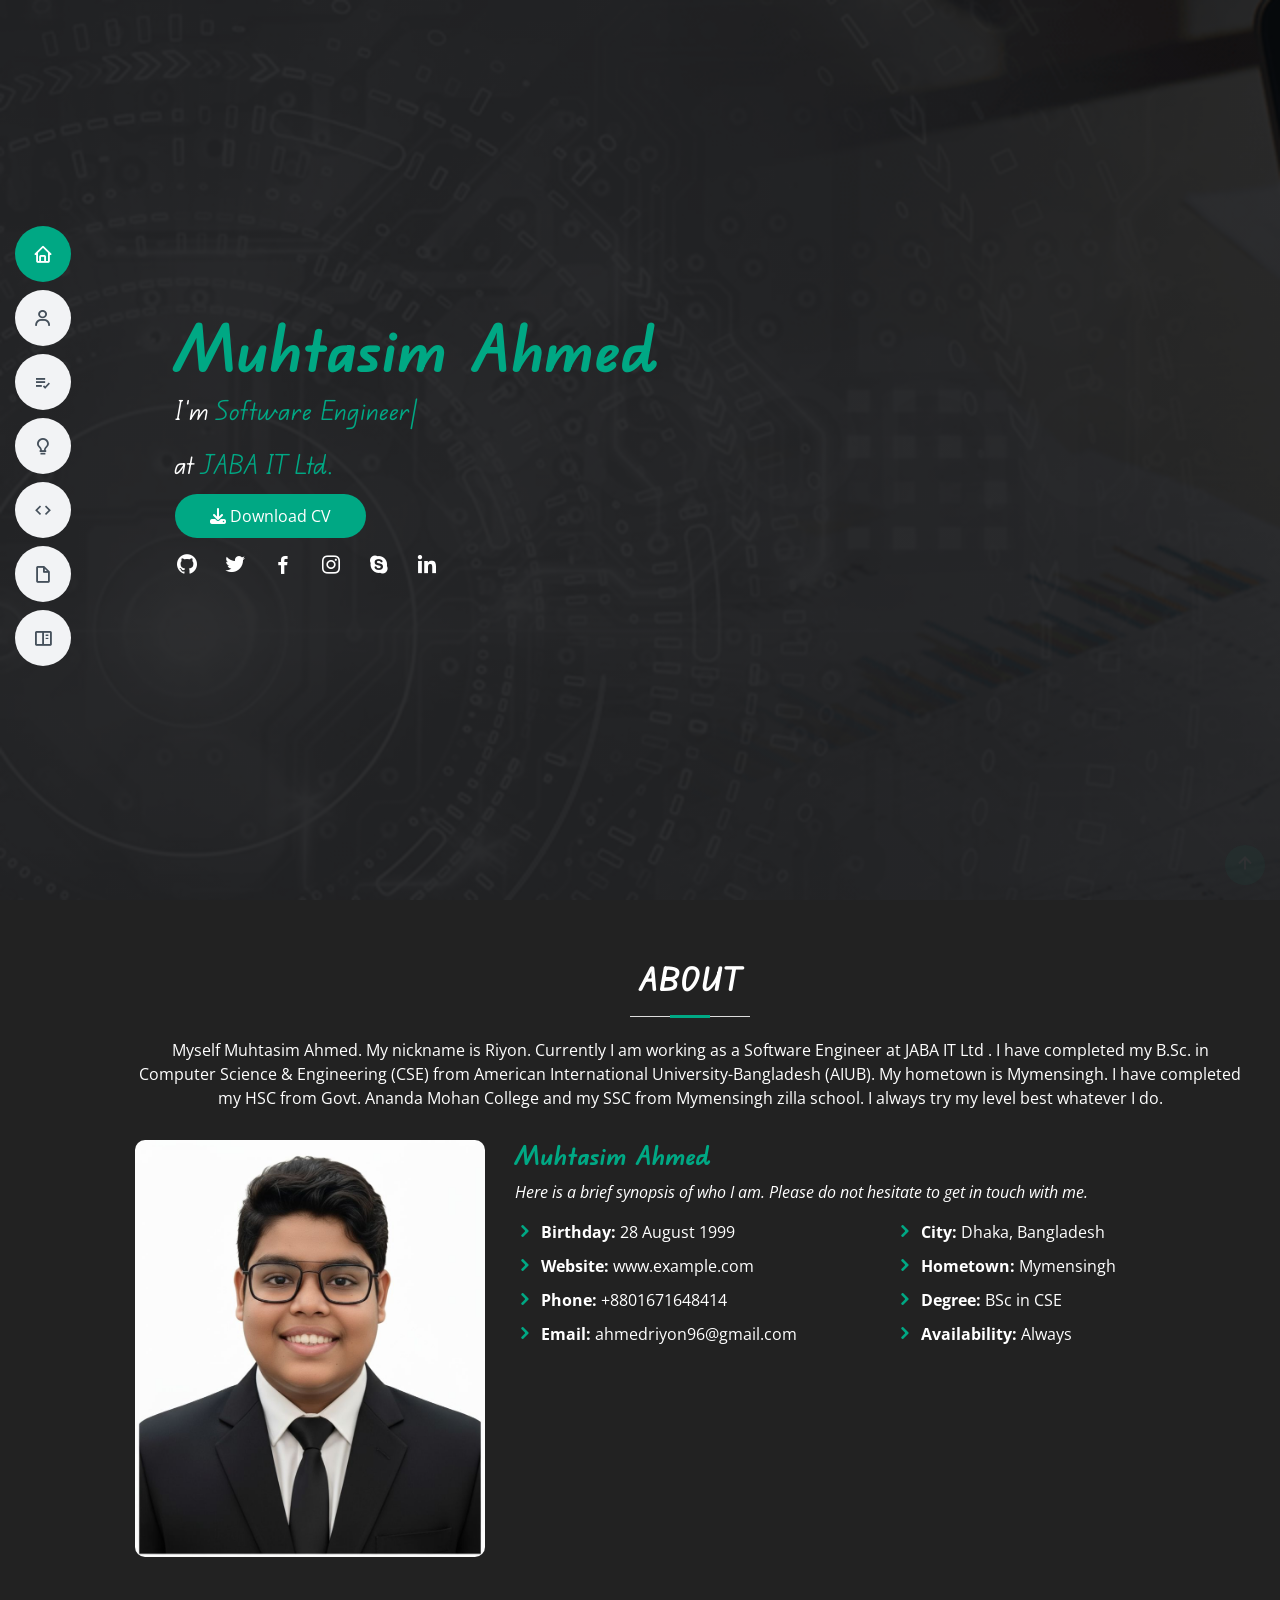
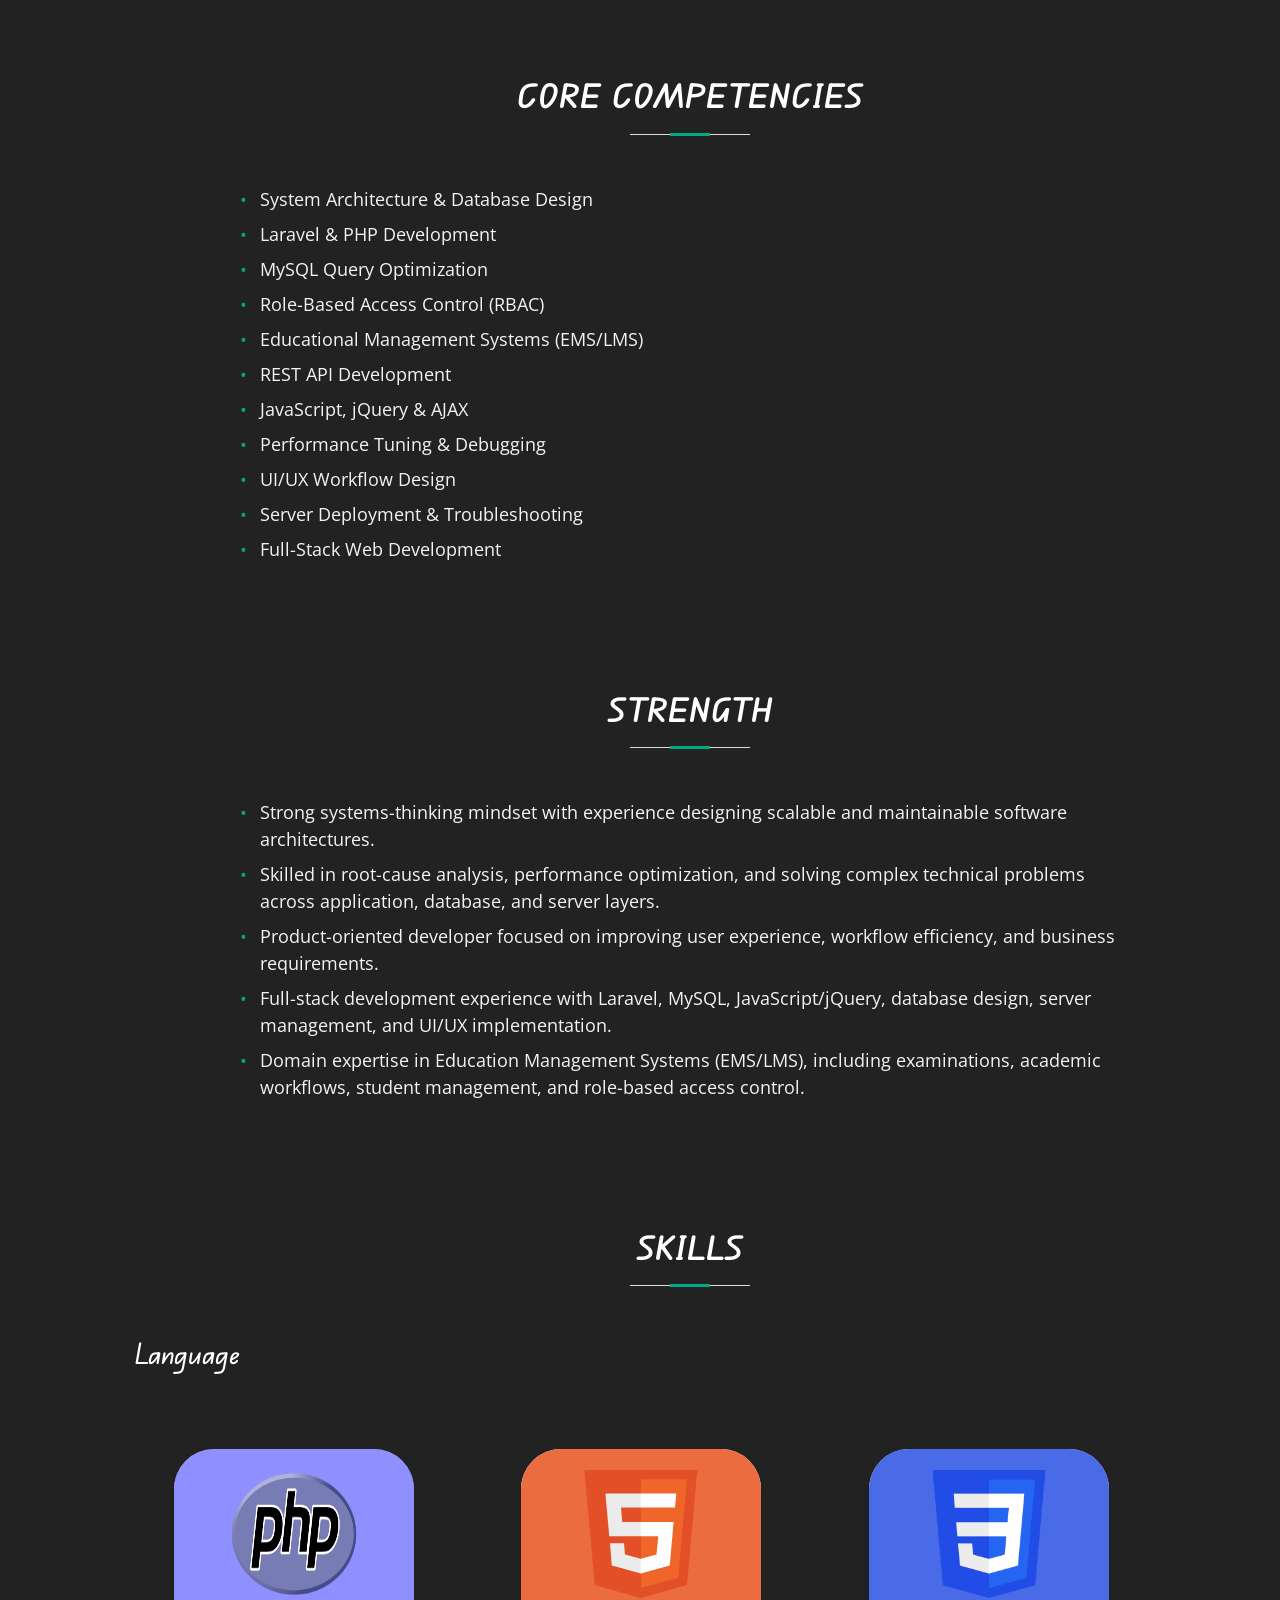
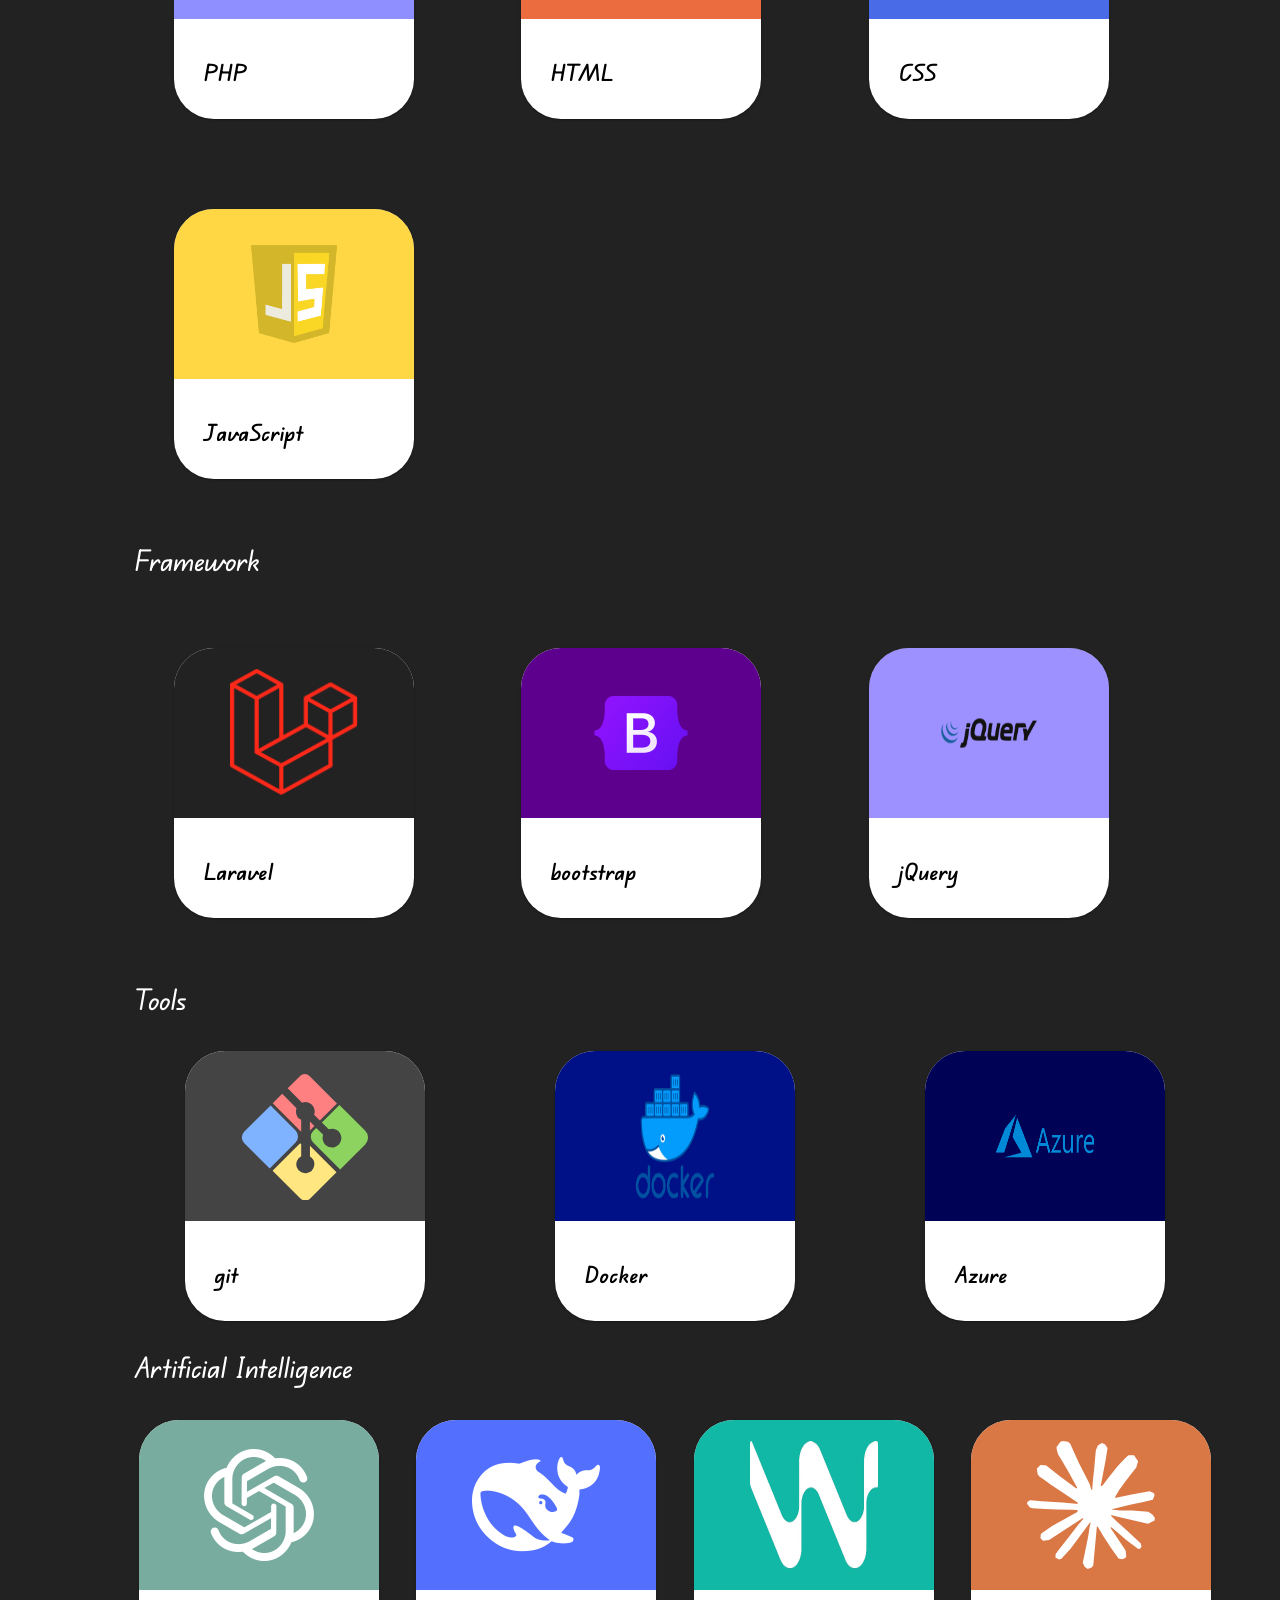
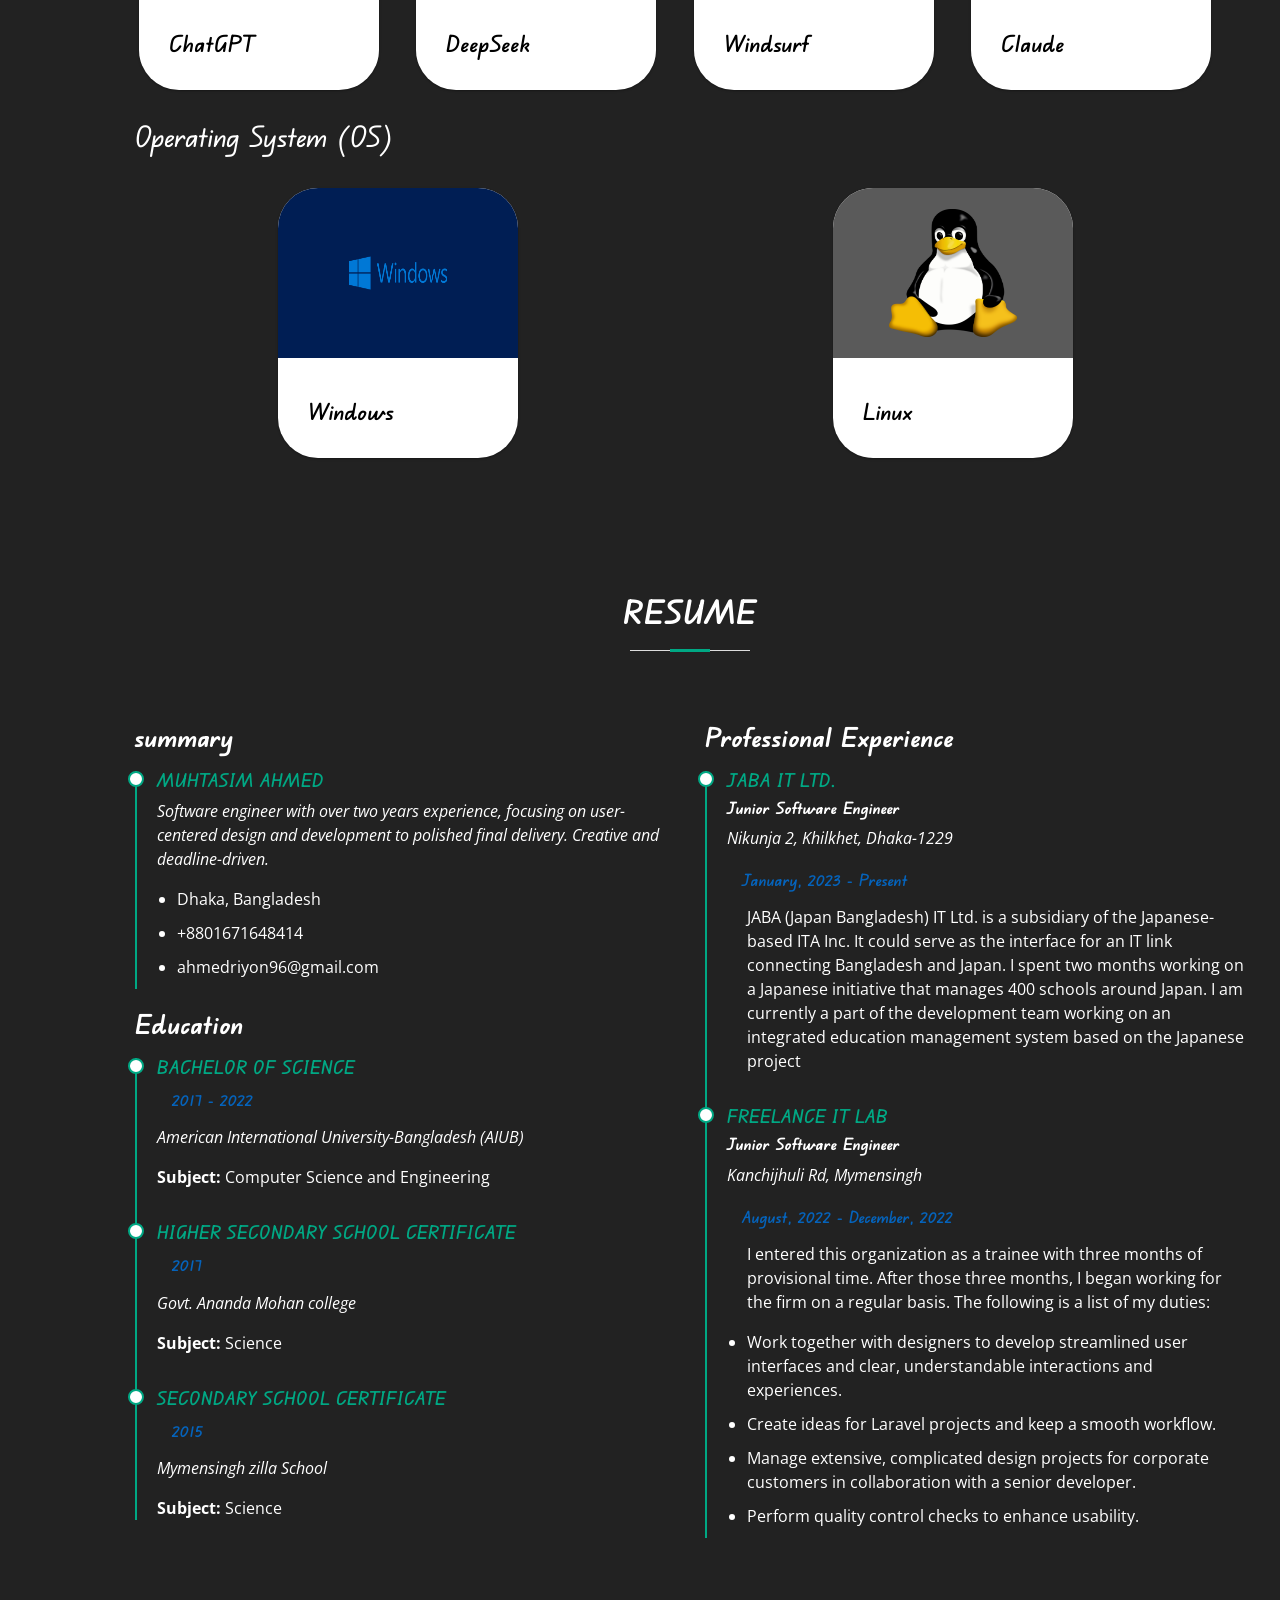
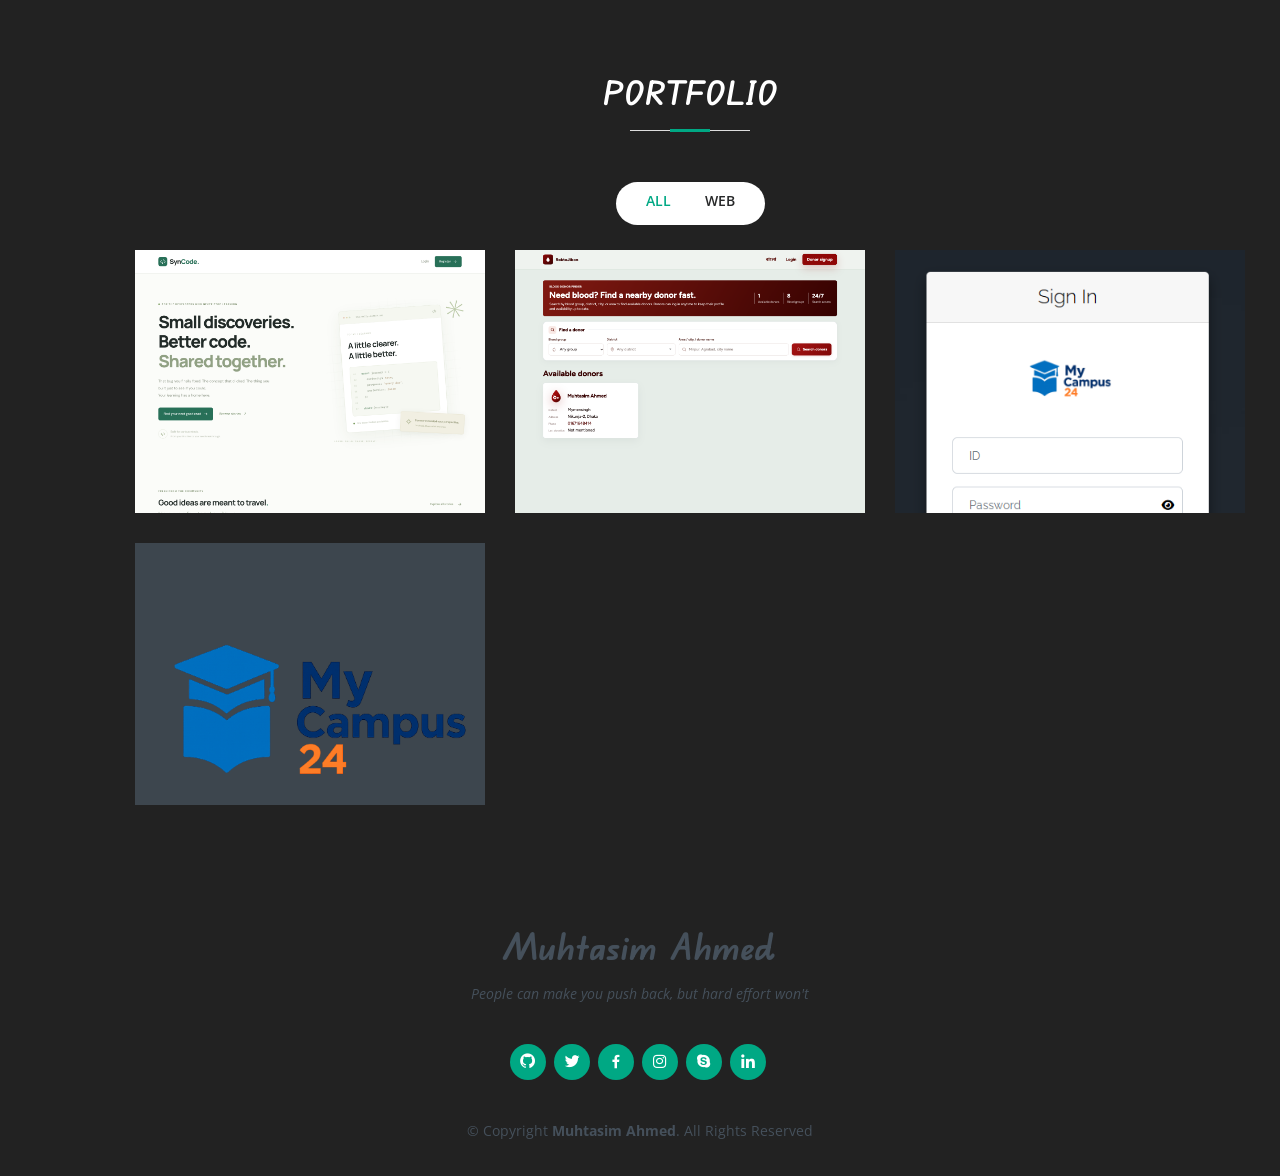
==== commit 4fa18e38: "11-Nov-26" ====
--- a/index.html
+++ b/index.html
@@ -29,7 +29,7 @@
   <link rel="stylesheet" href="https://cdnjs.cloudflare.com/ajax/libs/font-awesome/6.4.2/css/all.min.css" integrity="sha512-z3gLpd7yknf1YoNbCzqRKc4qyor8gaKU1qmn+CShxbuBusANI9QpRohGBreCFkKxLhei6S9CQXFEbbKuqLg0DA==" crossorigin="anonymous" referrerpolicy="no-referrer" />
 
   <!-- Template Main CSS File -->
-  <link href="assets/css/style.css" rel="stylesheet">
+  <link href="assets/css/style.css?v=20261111-portfolio-grid-2" rel="stylesheet">
 
 </head>
 
@@ -808,13 +808,33 @@
 
           <div class="col-lg-4 col-md-6 portfolio-item filter-web">
             <div class="portfolio-wrap">
+              <img src="assets/img/portfolio/syncode-home.png" class="img-fluid" alt="SynCode homepage for a developer learning and article sharing community" width="1440" height="1000" loading="lazy">
+              <div class="portfolio-info">
+                <h4>SynCode</h4>
+                <p>Developer Learning Community</p>
+                <div class="portfolio-links">
+                  <a href="assets/img/portfolio/syncode-home.png" data-gall="syncodeGallery" class="venobox" title="SynCode — Homepage" aria-label="View SynCode screenshots">
+                    <i class="bx bx-images" aria-hidden="true"></i>
+                  </a>
+                  <a href="https://syncode.muhtasimriyon.xyz/" target="_blank" rel="noopener noreferrer" title="Visit SynCode" aria-label="Visit SynCode website">
+                    <i class="bx bx-link"></i>
+                  </a>
+                </div>
+              </div>
+            </div>
+            <a href="assets/img/portfolio/syncode-feed.png" data-gall="syncodeGallery" class="venobox" title="SynCode — Community articles" hidden></a>
+            <a href="assets/img/portfolio/syncode-story.png" data-gall="syncodeGallery" class="venobox" title="SynCode — Article and discussion" hidden></a>
+          </div>
+
+          <div class="col-lg-4 col-md-6 portfolio-item filter-web">
+            <div class="portfolio-wrap">
               <img src="assets/img/portfolio/roktojibon-home.png" class="img-fluid" alt="RoktoJibon homepage with blood donor search">
               <div class="portfolio-info">
                 <h4>RoktoJibon</h4>
                 <p>Blood Donor Platform</p>
                 <div class="portfolio-links">
                   <a href="assets/img/portfolio/roktojibon-home.png" data-gall="roktojibonGallery" class="venobox" title="RoktoJibon — Homepage and donor search" aria-label="View RoktoJibon screenshots">
-                    <i class="bx bx-plus"></i>
+                    <i class="bx bx-images" aria-hidden="true"></i>
                   </a>
                   <a href="https://roktojibon.muhtasimriyon.xyz/" target="_blank" rel="noopener noreferrer" title="Visit RoktoJibon" aria-label="Visit RoktoJibon website">
                     <i class="bx bx-link"></i>
@@ -834,7 +854,7 @@
                 <p>School ERP</p>
                 <div class="portfolio-links">
                   <a href="assets/img/portfolio/schoolerp.jpg" data-gall="portfolioGallery" class="venobox" title="My Campus 24">
-                    <i class="bx bx-plus"></i>
+                    <i class="bx bx-images" aria-hidden="true"></i>
                   </a>
                   <a href="https://mycampus24.com/" target="_blank" data-gall="portfolioDetailsGallery" title="School ERP">
                     <i class="bx bx-link"></i>
@@ -852,7 +872,7 @@
                 <p>School LMS</p>
                 <div class="portfolio-links">
                   <a href="assets/img/portfolio/schoollms.jpg" data-gall="portfolioGallery" class="venobox" title="My Campus 24 LMS">
-                    <i class="bx bx-plus"></i>
+                    <i class="bx bx-images" aria-hidden="true"></i>
                   </a>
                   <a href="https://mycampus24.com/" target="_blank" data-gall="portfolioDetailsGallery" title="School LMS">
                     <i class="bx bx-link"></i>
--- a/assets/css/style.css
+++ b/assets/css/style.css
@@ -731,11 +731,24 @@
 }
 
 .portfolio .portfolio-wrap {
+  height: 0;
+  padding-top: 75%;
   transition: 0.3s;
   position: relative;
   overflow: hidden;
   z-index: 1;
   background: rgba(69, 80, 91, 0.8);
+}
+
+.portfolio .portfolio-wrap > img {
+  position: absolute;
+  top: 0;
+  left: 0;
+  display: block;
+  width: 100%;
+  height: 100%;
+  object-fit: cover;
+  object-position: top center;
 }
 
 .portfolio .portfolio-wrap::before {
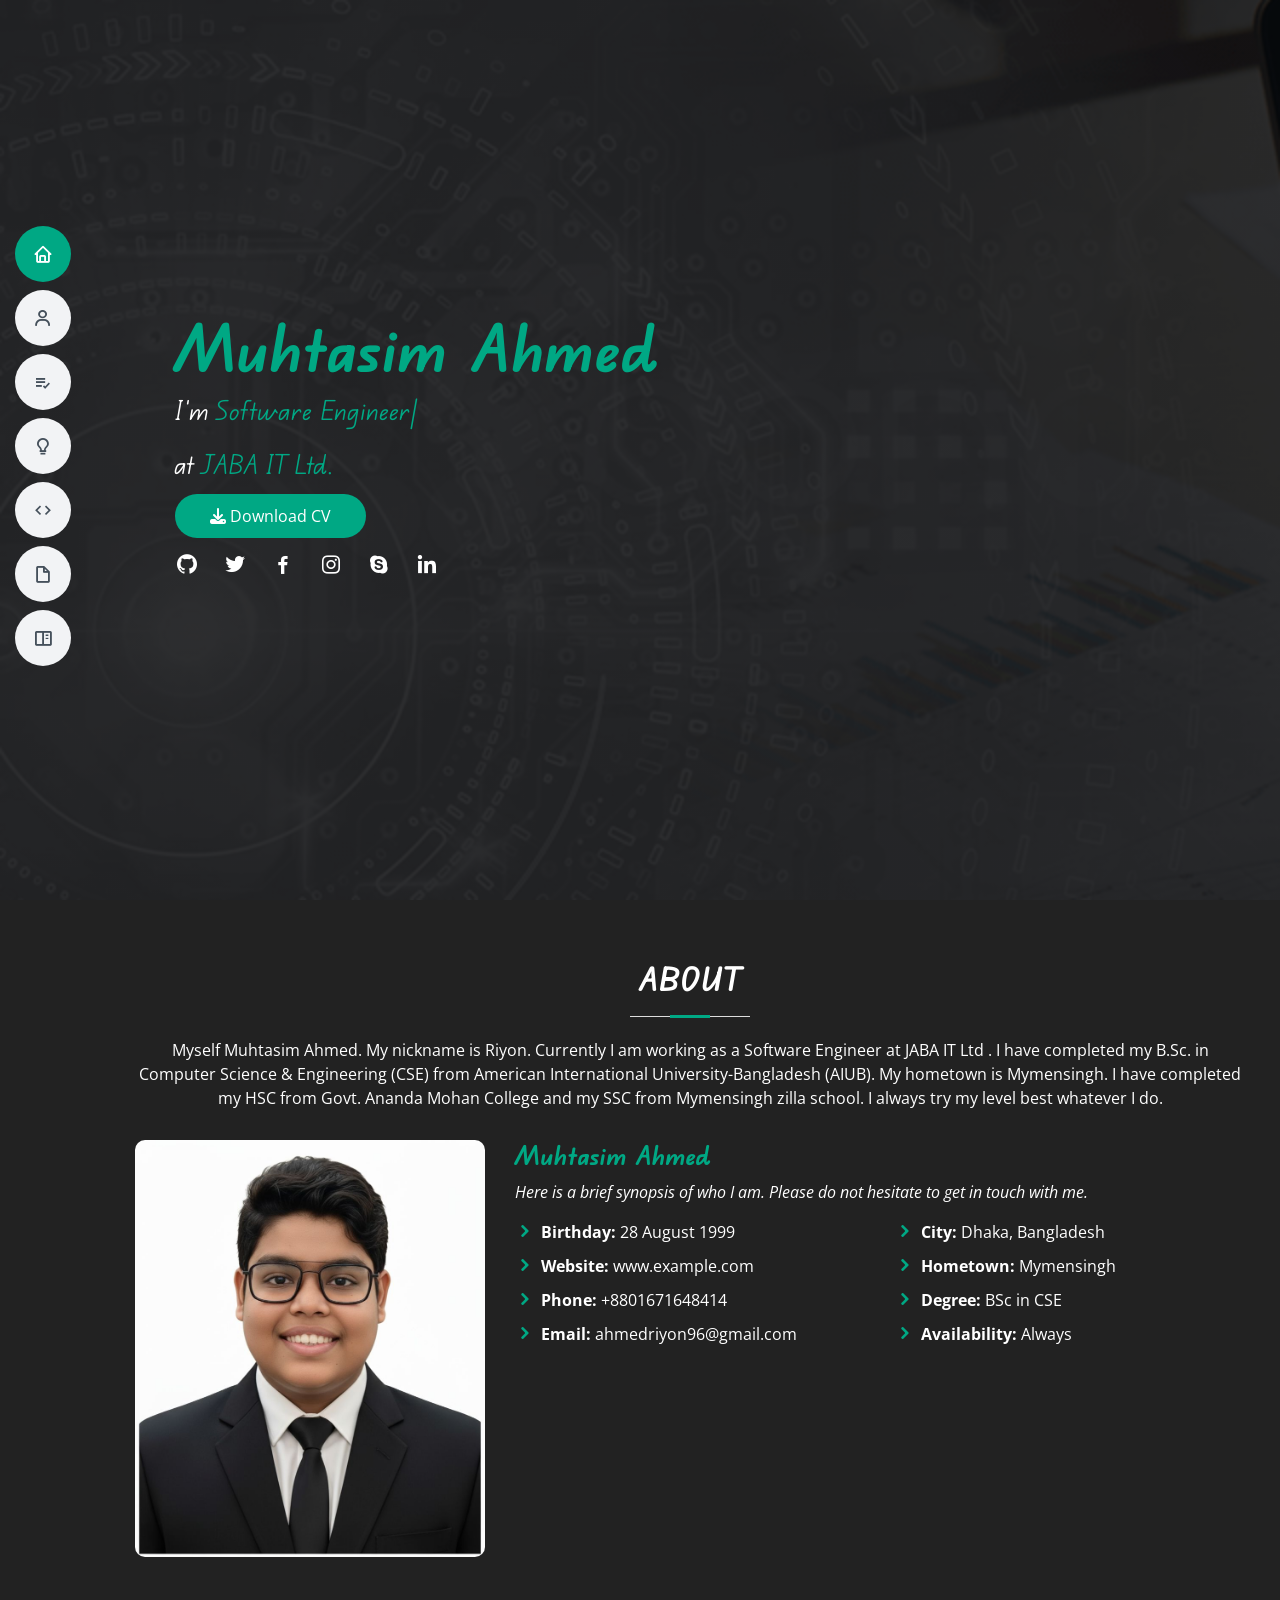
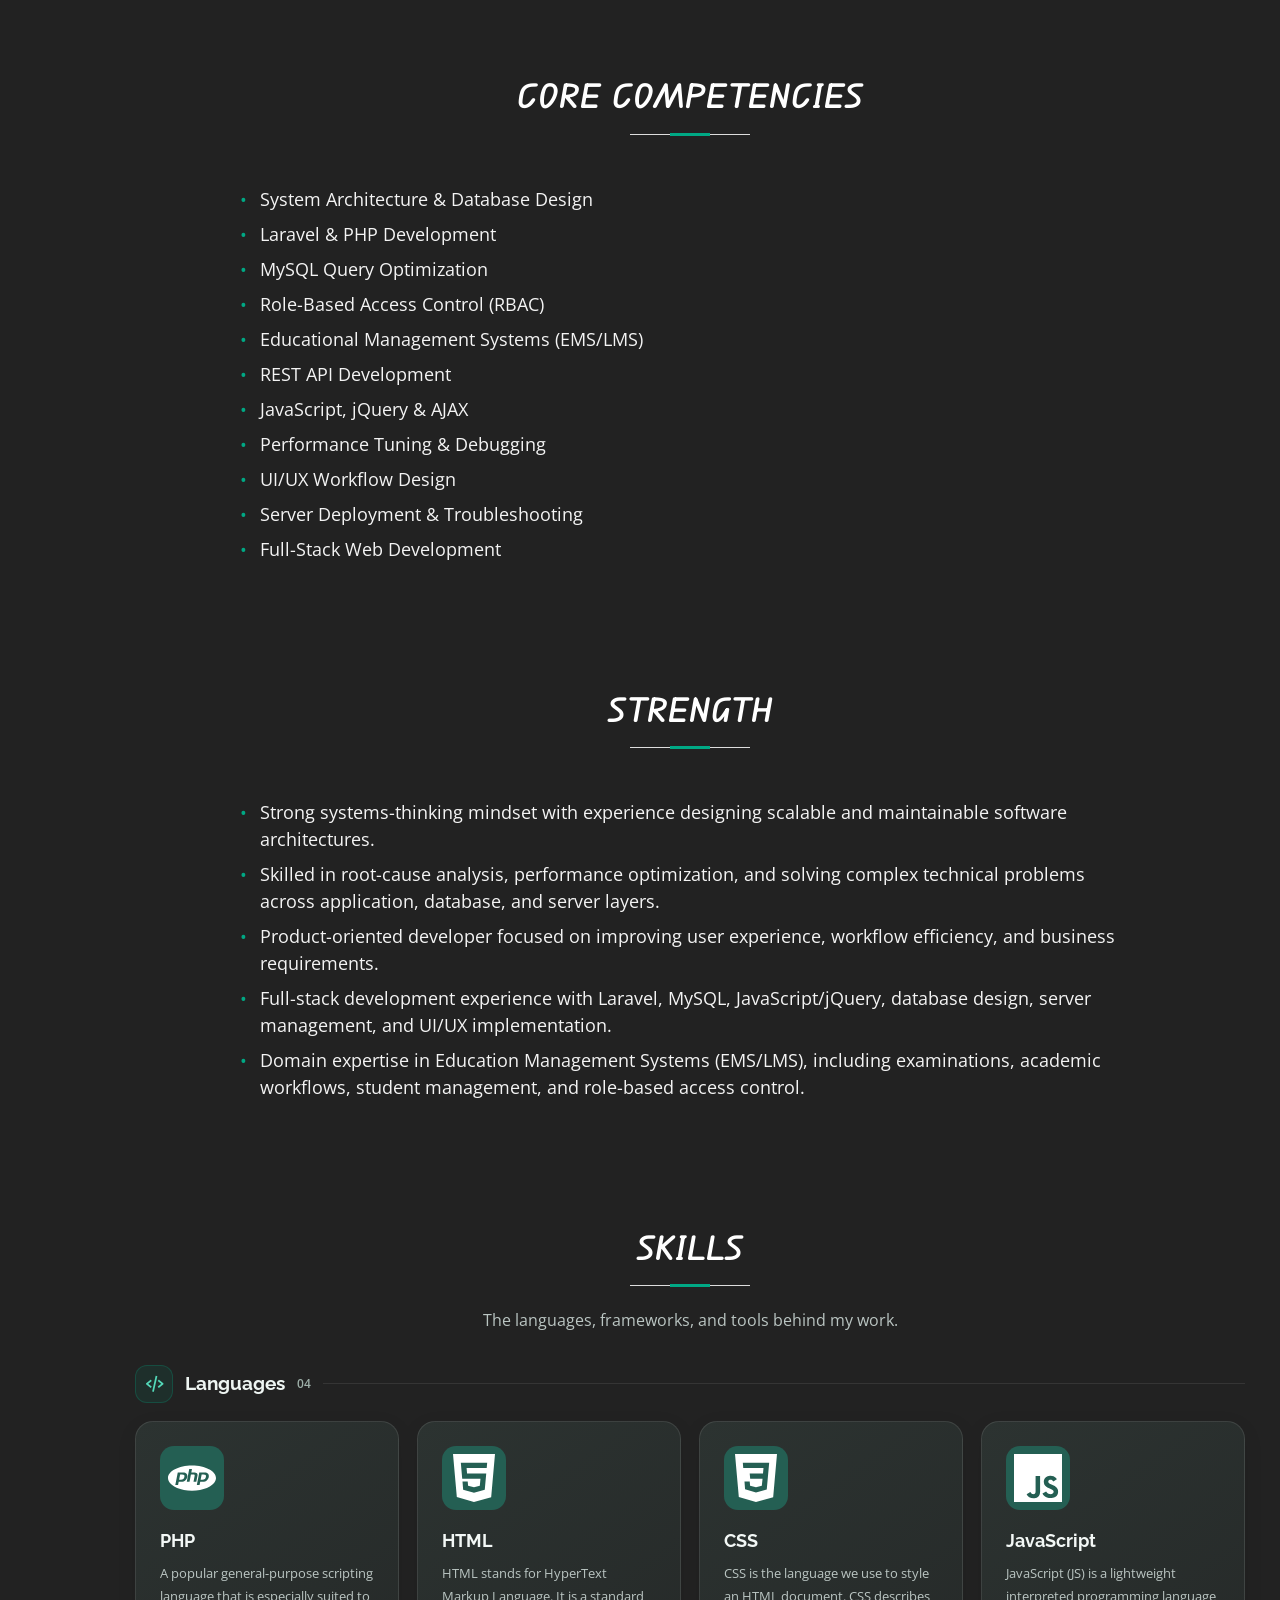
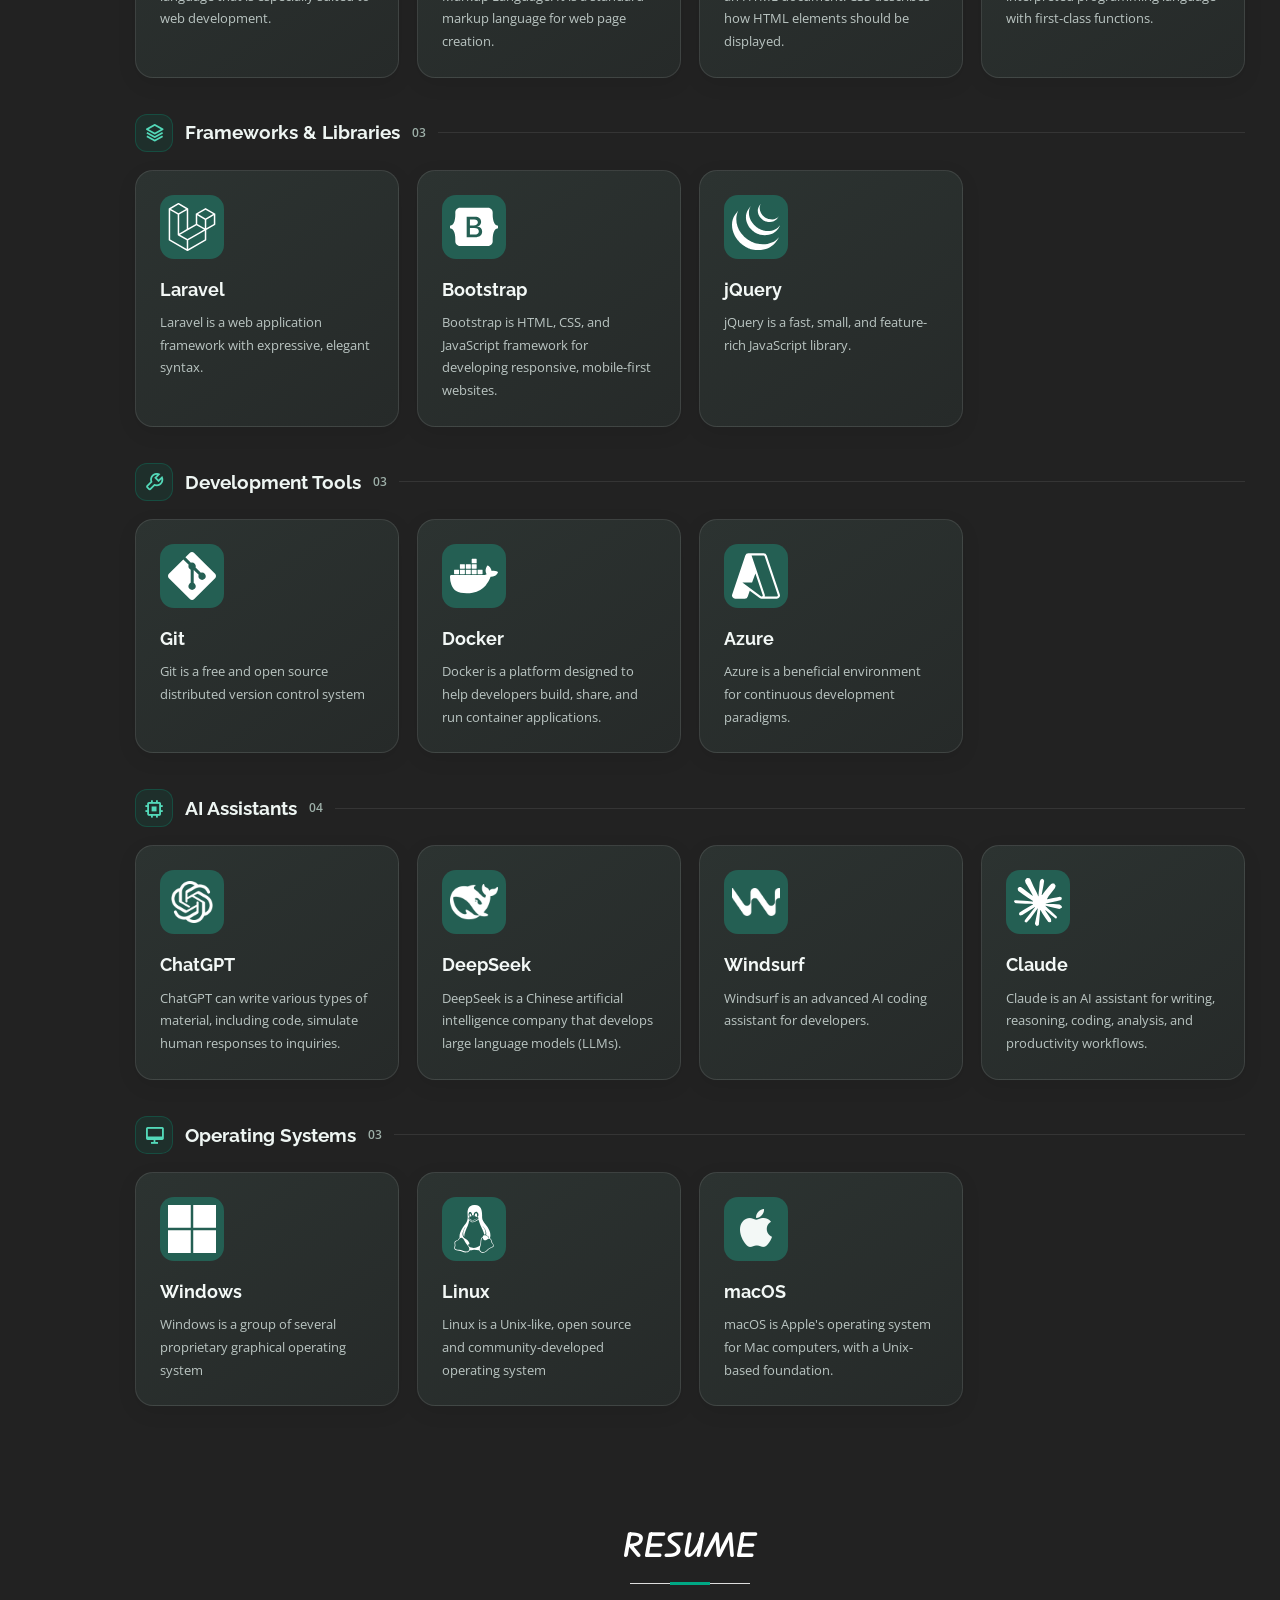
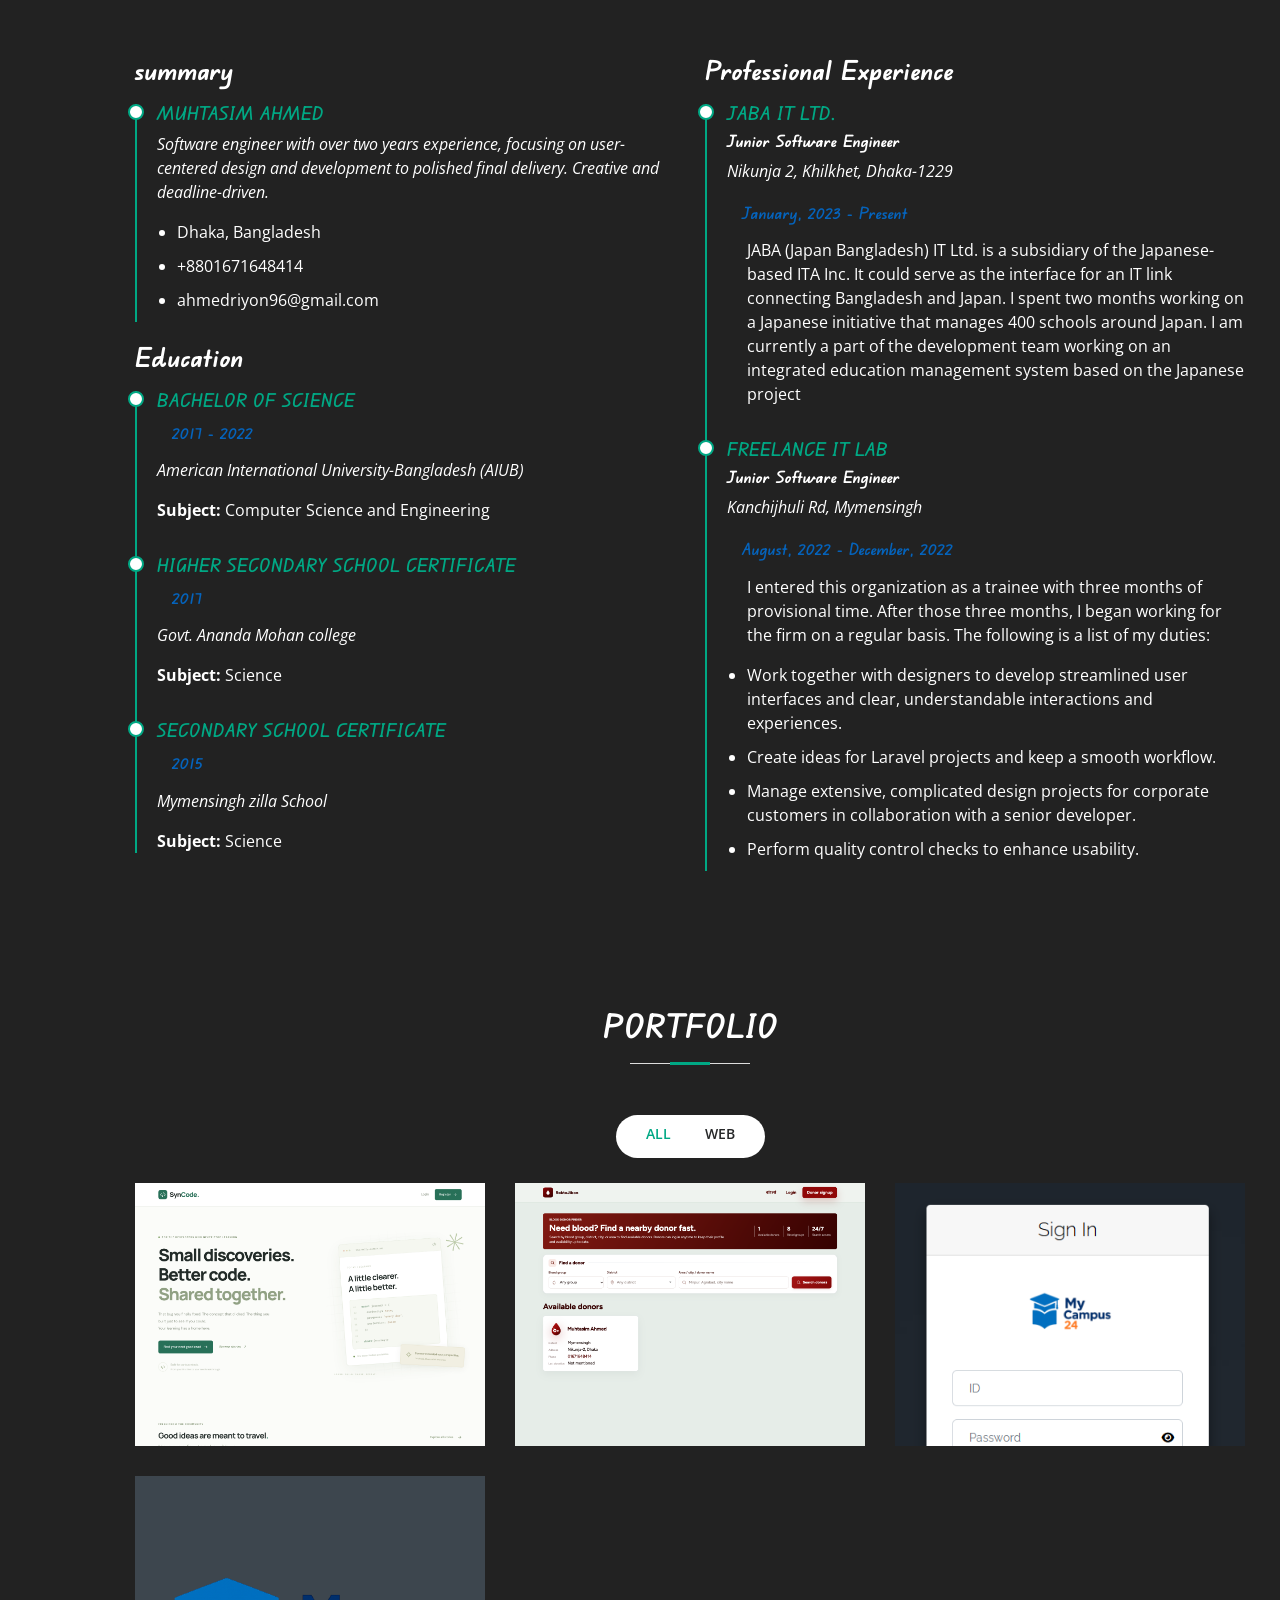
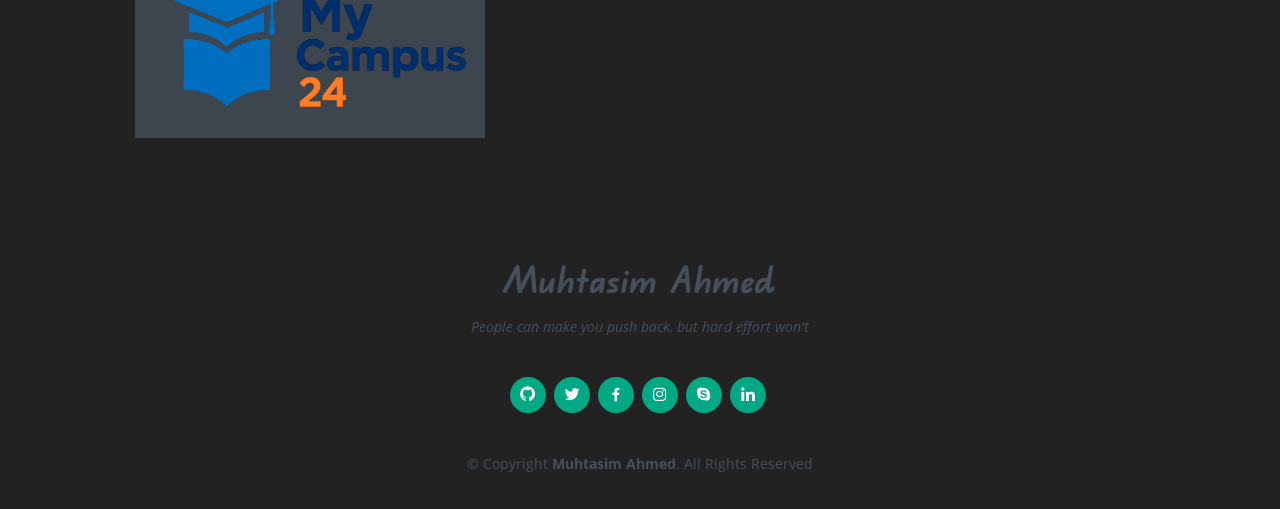
==== commit f7fd3c60: "10-Nov-26" ====
--- a/index.html
+++ b/index.html
@@ -29,7 +29,7 @@
   <link rel="stylesheet" href="https://cdnjs.cloudflare.com/ajax/libs/font-awesome/6.4.2/css/all.min.css" integrity="sha512-z3gLpd7yknf1YoNbCzqRKc4qyor8gaKU1qmn+CShxbuBusANI9QpRohGBreCFkKxLhei6S9CQXFEbbKuqLg0DA==" crossorigin="anonymous" referrerpolicy="no-referrer" />
 
   <!-- Template Main CSS File -->
-  <link href="assets/css/style.css?v=20261111-portfolio-grid-2" rel="stylesheet">
+  <link href="assets/css/style.css?v=20261111-skills-grid-4" rel="stylesheet">
 
 </head>
 
@@ -237,463 +237,213 @@
     <!-- End Facts Section -->
 
     <!-- ======= Skills Section ======= -->
-    <section id="skills" class="skills section-bg">
+    <section id="skills" class="skills section-bg" aria-labelledby="skills-heading">
       <div class="container" data-aos="fade-up">
-
         <div class="section-title">
-          <h2>Skills</h2>
-          <!-- <p>Magnam dolores commodi suscipit. Necessitatibus eius consequatur ex aliquid fuga eum quidem. Sit sint consectetur velit. Quisquam quos quisquam cupiditate. Et nemo qui impedit suscipit alias ea. Quia fugiat sit in iste officiis commodi quidem hic quas.</p> -->
-        </div>
-
-        <div class="row skills-content">
-
-          <!-- percentage design start -->
-            <!-- <div class="col-lg-6">
-
-              <div class="progress">
-                <span class="skill">C <i class="val">25%</i></span>
-                <div class="progress-bar-wrap">
-                  <div class="progress-bar" role="progressbar" aria-valuenow="25" aria-valuemin="0" aria-valuemax="100">
-                  </div>
-                </div>
-              </div>
-
-              <div class="progress">
-                <span class="skill">C# (C sharp) <i class="val">40%</i></span>
-                <div class="progress-bar-wrap">
-                  <div class="progress-bar" role="progressbar" aria-valuenow="40" aria-valuemin="0" aria-valuemax="100">
-                  </div>
-                </div>
-              </div>
-
-              <div class="progress">
-                <span class="skill">OpenGL <i class="val">75%</i></span>
-                <div class="progress-bar-wrap">
-                  <div class="progress-bar" role="progressbar" aria-valuenow="75" aria-valuemin="0" aria-valuemax="100">
-                  </div>
-                </div>
-              </div>
-
-              <div class="progress">
-                <span class="skill">HTML <i class="val">75%</i></span>
-                <div class="progress-bar-wrap">
-                  <div class="progress-bar" role="progressbar" aria-valuenow="75" aria-valuemin="0" aria-valuemax="100">
-                  </div>
-                </div>
-              </div>
-
-              <div class="progress">
-                <span class="skill">Laravel <i class="val">75%</i></span>
-                <div class="progress-bar-wrap">
-                  <div class="progress-bar" role="progressbar" aria-valuenow="75" aria-valuemin="0" aria-valuemax="100">
-                  </div>
-                </div>
-              </div>
-
-            </div>
-
-            <div class="col-lg-6">
-
-              <div class="progress">
-                <span class="skill">C++ <i class="val">35%</i></span>
-                <div class="progress-bar-wrap">
-                  <div class="progress-bar" role="progressbar" aria-valuenow="35" aria-valuemin="0" aria-valuemax="100">
-                  </div>
-                </div>
-              </div>
-
-              <div class="progress">
-                <span class="skill">JAVA <i class="val">60%</i></span>
-                <div class="progress-bar-wrap">
-                  <div class="progress-bar" role="progressbar" aria-valuenow="60" aria-valuemin="0" aria-valuemax="100">
-                  </div>
-                </div>
-              </div>
-
-              <div class="progress">
-                <span class="skill">Oracle <i class="val">55%</i></span>
-                <div class="progress-bar-wrap">
-                  <div class="progress-bar" role="progressbar" aria-valuenow="55" aria-valuemin="0" aria-valuemax="100">
-                  </div>
-                </div>
-              </div>
-
-              <div class="progress">
-                <span class="skill">PHP <i class="val">80%</i></span>
-                <div class="progress-bar-wrap">
-                  <div class="progress-bar" role="progressbar" aria-valuenow="80" aria-valuemin="0" aria-valuemax="100">
-                  </div>
-                </div>
-              </div>
-
-              <div class="progress">
-                <span class="skill">CSS <i class="val">50%</i></span>
-                <div class="progress-bar-wrap">
-                  <div class="progress-bar" role="progressbar" aria-valuenow="50" aria-valuemin="0" aria-valuemax="100">
-                  </div>
-                </div>
-              </div>
-
-            </div> -->
-          <!-- percentage design end -->
-
-          <h3>Language</h3>
-
-          <div class="row language_div">
-
-            <!-- PHP card -->
-            <div class="col-lg-3">
-              <div class="skill-card">
-                <header class="skill-card__header" style="background-color: #0000ff70;">
-                  <img class="skill-card__icon" src="assets/img/language/PHP-logo.png" alt="PHP Logo" />
-                </header>
-                <section class="skill-card__body">
-                  <h2 class="skill-card__title">PHP</h2>
-                  <span class="skill-card__duration">
-                    A popular general-purpose scripting language that is especially suited to web development.
-                  </span>
-                </section>
-              </div>
-            </div>
-
-            <!-- HTML card -->
-            <div class="col-lg-3">
-              <div class="skill-card">
-                <header class="skill-card__header" style="background-color: #eb6c3f;">
-                  <img class="skill-card__icon"
-                    src="assets/img/language/HTML5_Badge.svg" alt="HTML Logo" />
-                </header>
-                <section class="skill-card__body">
-                  <h2 class="skill-card__title">HTML</h2>
-                  <span class="skill-card__duration">
-                    HTML stands for HyperText Markup Language. It is a standard markup language for web page creation.
-                  </span>
-                </section>
-              </div>
-            </div>
-
-            <!-- CSS card -->
-            <div class="col-lg-3">
-              <div class="skill-card">
-                <header class="skill-card__header" style="background-color: #264de4d4;">
-                  <img class="skill-card__icon"
-                    src="assets/img/language/CSS3_logo.png" alt="CSS Logo" />
-                </header>
-                <section class="skill-card__body">
-                  <h2 class="skill-card__title">CSS</h2>
-                  <span class="skill-card__duration">
-                    CSS is the language we use to style an HTML document.
-                    CSS describes how HTML elements should be displayed.
-                  </span>
-                </section>
-              </div>
-            </div>
-
-            <!-- JavaScript card -->
-            <div class="col-lg-3">
-              <div class="skill-card">
-                <header class="skill-card__header" style="background-color: #ffc800ba;">
-                  <img class="skill-card__icon"
-                    src="assets/img/language/javascript-logo.webp" alt="JavaScript Logo" />
-                </header>
-                <section class="skill-card__body">
-                  <h2 class="skill-card__title">JavaScript</h2>
-                  <span class="skill-card__duration">
-                    JavaScript (JS) is a lightweight interpreted programming language with first-class functions.
-                  </span>
-                </section>
-              </div>
-            </div>
-
-            <!-- C card -->
-            <!-- <div class="col-lg-3">
-              <div class="skill-card">
-                <header class="skill-card__header" style="background-color: #0014ffbf;">
-                  <img class="skill-card__icon" src="assets/img/language/c-logo.png" alt="C Logo" />
-                </header>
-                <section class="skill-card__body">
-                  <h2 class="skill-card__title">C</h2>
-                  <span class="skill-card__duration">
-                    C is a general-purpose programming language. Because it's an essential language in CS, it is
-                    well-liked.
-                  </span>
-                </section>
-              </div>
-            </div> -->
-
-            <!-- C++ card -->
-            <!-- <div class="col-lg-3">
-              <div class="skill-card">
-                <header class="skill-card__header" style="background-color: #4a3febed;">
-                  <img class="skill-card__icon"
-                    src="assets/img/language/C++_logo.png" alt="C++ Logo" />
-                </header>
-                <section class="skill-card__body">
-                  <h2 class="skill-card__title">C++</h2>
-                  <span class="skill-card__duration">
-                    C++ is a cross-platform language that can be used to create high-performance applications.
-                  </span>
-                </section>
-              </div>
-            </div> -->
-
-            <!-- C# card -->
-            <!-- <div class="col-lg-3">
-              <div class="skill-card">
-                <header class="skill-card__header" style="background-color: #5e26e4;">
-                  <img class="skill-card__icon"
-                    src="assets/img/language/Logo_C_sharp.svg" alt="C# Logo" />
-                </header>
-                <section class="skill-card__body">
-                  <h2 class="skill-card__title">C# (C-Sharp)</h2>
-                  <span class="skill-card__duration">
-                    C# is used to develop web apps, desktop apps, mobile apps, games and much more.
-                  </span>
-                </section>
-              </div>
-            </div> -->
-
-            <!-- Java card -->
-            <!-- <div class="col-lg-3">
-              <div class="skill-card">
-                <header class="skill-card__header" style="background-color: #22222222;">
-                  <img class="skill-card__icon" src="assets/img/language/Java-Logo.png" alt="Java Logo" />
-                </header>
-                <section class="skill-card__body">
-                  <h2 class="skill-card__title">Java</h2>
-                  <span class="skill-card__duration">
-                    Java is both a platform and a programming language. Java is based on OOP.
-                  </span>
-                </section>
-              </div>
-            </div> -->
-
-          </div>
-
-          <h3 class="skill-title">Framework</h3>
-
-          <div class="row framework_div">
-
-            <!-- laravel card -->
-            <div class="col-lg-3">
-              <div class="skill-card">
-                <header class="skill-card__header" style="background-color: #222222;">
-                  <img class="skill-card__icon"
-                    src="assets/img/framework/Laravel.png" alt="laravel Logo" />
-                </header>
-                <section class="skill-card__body">
-                  <h2 class="skill-card__title">Laravel</h2>
-                  <span class="skill-card__duration">
-                    Laravel is a web application framework with expressive, elegant syntax.
-                  </span>
-                </section>
-              </div>
-            </div>
-
-            <!-- bootstrap card -->
-            <div class="col-lg-3">
-              <div class="skill-card">
-                <header class="skill-card__header" style="background-color: #5d008d;">
-                  <img class="skill-card__icon"
-                    src="assets/img/framework/bootstrap-logo.png" alt="bootstrap Logo" />
-                </header>
-                <section class="skill-card__body">
-                  <h2 class="skill-card__title">bootstrap</h2>
-                  <span class="skill-card__duration">
-                    Bootstrap is HTML, CSS, and JavaScript framework for developing responsive, mobile-first websites.
-                  </span>
-                </section>
-              </div>
-            </div>
-
-            <!-- jquery card -->
-            <div class="col-lg-3">
-              <div class="skill-card">
-                <header class="skill-card__header" style="background-color: #1b00ff6e;">
-                  <img class="skill-card__icon" src="assets/img/framework/jquery-logo.png" alt="jQuery Logo" />
-                </header>
-                <section class="skill-card__body">
-                  <h2 class="skill-card__title">jQuery</h2>
-                  <span class="skill-card__duration">
-                    jQuery is a fast, small, and feature-rich JavaScript library.
-                  </span>
-                </section>
-              </div>
-            </div>
-
-            <!-- codeigniter card -->
-            <!-- <div class="col-lg-3">
-              <div class="skill-card">
-                <header class="skill-card__header" style="background-color: #ff4700ad;">
-                  <img class="skill-card__icon"
-                    src="assets/img/framework/codeigniter-logo.png" alt="codeigniter Logo" />
-                </header>
-                <section class="skill-card__body">
-                  <h2 class="skill-card__title">CodeIgniter</h2>
-                  <span class="skill-card__duration">
-                    CodeIgniter is a powerful PHP framework with a very small footprint
-                  </span>
-                </section>
-              </div>
-            </div> -->
-
-          </div>
-
-          <h3 class="skill-title">Tools</h3>
-
-          <div class="row">
-
-            <!-- git card -->
-            <div class="col-lg-4">
-              <div class="skill-card">
-                <header class="skill-card__header" style="background-color: #444444;">
-                  <img class="skill-card__icon" src="assets/img/tools/git-bash.svg" alt="git Logo" />
-                </header>
-                <section class="skill-card__body">
-                  <h2 class="skill-card__title">git</h2>
-                  <span class="skill-card__duration">
-                    Git is a free and open source distributed version control system
-                  </span>
-                </section>
-              </div>
-            </div>
-
-            <!-- Docker card -->
-            <div class="col-lg-4">
-              <div class="skill-card">
-                <header class="skill-card__header" style="background-color: #001187;">
-                  <img class="skill-card__icon" src="assets/img/tools/Docker-Symbol.png" alt="Docekr Logo" />
-                </header>
-                <section class="skill-card__body">
-                  <h2 class="skill-card__title">Docker</h2>
-                  <span class="skill-card__duration">
-                    Docker is a platform designed to help developers build, share, and run container applications.
-                  </span>
-                </section>
-              </div>
-            </div>
-
-            <!-- Azure card -->
-            <div class="col-lg-4">
-              <div class="skill-card">
-                <header class="skill-card__header" style="background-color: #000355;">
-                  <img class="skill-card__icon" src="assets/img/tools/Microsoft_Azure-Logo.png" alt="Azure Logo" />
-                </header>
-                <section class="skill-card__body">
-                  <h2 class="skill-card__title">Azure</h2>
-                  <span class="skill-card__duration">
-                    Azure is a beneficial environment for continuous development paradigms.
-                  </span>
-                </section>
-              </div>
-            </div>
-
-          </div>
-
-          <h3 class="skill-title">Artificial Intelligence</h3>
-
-          <div class="row">
-
-            <!-- ChatGPT card -->
-            <div class="col-lg-3">
-              <div class="skill-card">
-                <header class="skill-card__header" style="background-color: #78AC9F;">
-                  <img class="skill-card__icon" src="assets/img/artificial intelligence/chatgpt.png" alt="ChatGPT Logo" />
-                </header>
-                <section class="skill-card__body">
-                  <h2 class="skill-card__title">ChatGPT</h2>
-                  <span class="skill-card__duration">
-                    ChatGPT can write various types of material, including code, simulate human responses to inquiries.
-                  </span>
-                </section>
-              </div>
-            </div>
-
-            <!-- DeepSeek card -->
-            <div class="col-lg-3">
-              <div class="skill-card">
-                <header class="skill-card__header" style="background-color: #526FFE;">
-                  <img class="skill-card__icon" src="assets/img/artificial intelligence/deepseek.png" alt="DeepSeek Logo" />
-                </header>
-                <section class="skill-card__body">
-                  <h2 class="skill-card__title">DeepSeek</h2>
-                  <span class="skill-card__duration">
-                    DeepSeek is a Chinese artificial intelligence company that develops large language models (LLMs).
-                  </span>
-                </section>
-              </div>
-            </div>
-
-            <!-- Windsurf card -->
-            <div class="col-lg-3">
-              <div class="skill-card">
-                <header class="skill-card__header" style="background-color: #11B8A5;">
-                  <img class="skill-card__icon" src="assets/img/artificial intelligence/windsurf.webp" alt="windsurf Logo" />
-                </header>
-                <section class="skill-card__body">
-                  <h2 class="skill-card__title">Windsurf</h2>
-                  <span class="skill-card__duration">
-                    Windsurf is an advanced AI coding assistant for developers.
-                  </span>
-                </section>
-              </div>
-            </div>
-
-            <!-- Claude card -->
-            <div class="col-lg-3">
-              <div class="skill-card">
-                <header class="skill-card__header" style="background-color: #d97745;">
-                  <img class="skill-card__icon" src="assets/img/artificial intelligence/claude.svg" alt="Claude Logo" />
-                </header>
-                <section class="skill-card__body">
-                  <h2 class="skill-card__title">Claude</h2>
-                  <span class="skill-card__duration">
-                    Claude is an AI assistant for writing, reasoning, coding, analysis, and productivity workflows.
-                  </span>
-                </section>
-              </div>
-            </div>
-
-          </div>
-
-          <h3 class="skill-title">Operating System (OS)</h3>
-
-          <div class="row">
-
-            <!-- Windows card -->
-            <div class="col-lg-6">
-              <div class="skill-card">
-                <header class="skill-card__header" style="background-color: #001e54;">
-                  <img class="skill-card__icon" src="assets/img/os/Microsoft_Windows-Logo.png" alt="Windows Logo" />
-                </header>
-                <section class="skill-card__body">
-                  <h2 class="skill-card__title">Windows</h2>
-                  <span class="skill-card__duration">
-                    Windows is a group of several proprietary graphical operating system
-                  </span>
-                </section>
-              </div>
-            </div>
-
-            <!-- Linux card -->
-            <div class="col-lg-6">
-              <div class="skill-card">
-                <header class="skill-card__header" style="background-color: #5a5a5a;">
-                  <img class="skill-card__icon" src="assets/img/os/linux.png" alt="Linux Logo" />
-                </header>
-                <section class="skill-card__body">
-                  <h2 class="skill-card__title">Linux</h2>
-                  <span class="skill-card__duration">
-                    Linux is a Unix-like, open source and community-developed operating system
-                  </span>
-                </section>
-              </div>
-            </div>
-
-          </div>
-
-        </div>
-
+          <h2 id="skills-heading">Skills</h2>
+          <p class="skills-intro">The languages, frameworks, and tools behind my work.</p>
+        </div>
+
+        <div class="skills-content">
+          <div class="skill-group" role="group" aria-labelledby="skills-languages">
+            <div class="skill-group__heading">
+              <span class="skill-group__icon" aria-hidden="true"><i class="bx bx-code-alt"></i></span>
+              <h3 id="skills-languages">Languages</h3>
+              <span class="skill-group__count" aria-label="4 skills">04</span>
+            </div>
+            <div class="skills-grid">
+              <article class="skill-card">
+                <div class="skill-card__header">
+                  <img class="skill-card__icon" src="assets/img/skills/php.svg" alt="" loading="lazy" width="48" height="48">
+                </div>
+                <div class="skill-card__body">
+                  <h4 class="skill-card__title">PHP</h4>
+                  <p class="skill-card__description">A popular general-purpose scripting language that is especially suited to web development.</p>
+                </div>
+              </article>
+              <article class="skill-card">
+                <div class="skill-card__header">
+                  <img class="skill-card__icon" src="assets/img/skills/html5.svg" alt="" loading="lazy" width="48" height="48">
+                </div>
+                <div class="skill-card__body">
+                  <h4 class="skill-card__title">HTML</h4>
+                  <p class="skill-card__description">HTML stands for HyperText Markup Language. It is a standard markup language for web page creation.</p>
+                </div>
+              </article>
+              <article class="skill-card">
+                <div class="skill-card__header">
+                  <img class="skill-card__icon" src="assets/img/skills/css3.svg" alt="" loading="lazy" width="48" height="48">
+                </div>
+                <div class="skill-card__body">
+                  <h4 class="skill-card__title">CSS</h4>
+                  <p class="skill-card__description">CSS is the language we use to style an HTML document. CSS describes how HTML elements should be displayed.</p>
+                </div>
+              </article>
+              <article class="skill-card">
+                <div class="skill-card__header">
+                  <img class="skill-card__icon" src="assets/img/skills/javascript.svg" alt="" loading="lazy" width="48" height="48">
+                </div>
+                <div class="skill-card__body">
+                  <h4 class="skill-card__title">JavaScript</h4>
+                  <p class="skill-card__description">JavaScript (JS) is a lightweight interpreted programming language with first-class functions.</p>
+                </div>
+              </article>
+            </div>
+          </div>
+          <div class="skill-group" role="group" aria-labelledby="skills-frameworks">
+            <div class="skill-group__heading">
+              <span class="skill-group__icon" aria-hidden="true"><i class="bx bx-layer"></i></span>
+              <h3 id="skills-frameworks">Frameworks & Libraries</h3>
+              <span class="skill-group__count" aria-label="3 skills">03</span>
+            </div>
+            <div class="skills-grid">
+              <article class="skill-card">
+                <div class="skill-card__header">
+                  <img class="skill-card__icon" src="assets/img/skills/laravel.svg" alt="" loading="lazy" width="48" height="48">
+                </div>
+                <div class="skill-card__body">
+                  <h4 class="skill-card__title">Laravel</h4>
+                  <p class="skill-card__description">Laravel is a web application framework with expressive, elegant syntax.</p>
+                </div>
+              </article>
+              <article class="skill-card">
+                <div class="skill-card__header">
+                  <img class="skill-card__icon" src="assets/img/skills/bootstrap.svg" alt="" loading="lazy" width="48" height="48">
+                </div>
+                <div class="skill-card__body">
+                  <h4 class="skill-card__title">Bootstrap</h4>
+                  <p class="skill-card__description">Bootstrap is HTML, CSS, and JavaScript framework for developing responsive, mobile-first websites.</p>
+                </div>
+              </article>
+              <article class="skill-card">
+                <div class="skill-card__header">
+                  <img class="skill-card__icon" src="assets/img/skills/jquery.svg" alt="" loading="lazy" width="48" height="48">
+                </div>
+                <div class="skill-card__body">
+                  <h4 class="skill-card__title">jQuery</h4>
+                  <p class="skill-card__description">jQuery is a fast, small, and feature-rich JavaScript library.</p>
+                </div>
+              </article>
+            </div>
+          </div>
+          <div class="skill-group" role="group" aria-labelledby="skills-tools">
+            <div class="skill-group__heading">
+              <span class="skill-group__icon" aria-hidden="true"><i class="bx bx-wrench"></i></span>
+              <h3 id="skills-tools">Development Tools</h3>
+              <span class="skill-group__count" aria-label="3 skills">03</span>
+            </div>
+            <div class="skills-grid">
+              <article class="skill-card">
+                <div class="skill-card__header">
+                  <img class="skill-card__icon" src="assets/img/skills/git.svg" alt="" loading="lazy" width="48" height="48">
+                </div>
+                <div class="skill-card__body">
+                  <h4 class="skill-card__title">Git</h4>
+                  <p class="skill-card__description">Git is a free and open source distributed version control system</p>
+                </div>
+              </article>
+              <article class="skill-card">
+                <div class="skill-card__header">
+                  <img class="skill-card__icon" src="assets/img/skills/docker.svg" alt="" loading="lazy" width="48" height="48">
+                </div>
+                <div class="skill-card__body">
+                  <h4 class="skill-card__title">Docker</h4>
+                  <p class="skill-card__description">Docker is a platform designed to help developers build, share, and run container applications.</p>
+                </div>
+              </article>
+              <article class="skill-card">
+                <div class="skill-card__header">
+                  <img class="skill-card__icon" src="assets/img/skills/microsoftazure.svg" alt="" loading="lazy" width="48" height="48">
+                </div>
+                <div class="skill-card__body">
+                  <h4 class="skill-card__title">Azure</h4>
+                  <p class="skill-card__description">Azure is a beneficial environment for continuous development paradigms.</p>
+                </div>
+              </article>
+            </div>
+          </div>
+          <div class="skill-group" role="group" aria-labelledby="skills-ai">
+            <div class="skill-group__heading">
+              <span class="skill-group__icon" aria-hidden="true"><i class="bx bx-chip"></i></span>
+              <h3 id="skills-ai">AI Assistants</h3>
+              <span class="skill-group__count" aria-label="4 skills">04</span>
+            </div>
+            <div class="skills-grid">
+              <article class="skill-card">
+                <div class="skill-card__header">
+                  <img class="skill-card__icon" src="assets/img/artificial intelligence/chatgpt.png" alt="" loading="lazy" width="48" height="48">
+                </div>
+                <div class="skill-card__body">
+                  <h4 class="skill-card__title">ChatGPT</h4>
+                  <p class="skill-card__description">ChatGPT can write various types of material, including code, simulate human responses to inquiries.</p>
+                </div>
+              </article>
+              <article class="skill-card">
+                <div class="skill-card__header">
+                  <img class="skill-card__icon" src="assets/img/artificial intelligence/deepseek.png" alt="" loading="lazy" width="48" height="48">
+                </div>
+                <div class="skill-card__body">
+                  <h4 class="skill-card__title">DeepSeek</h4>
+                  <p class="skill-card__description">DeepSeek is a Chinese artificial intelligence company that develops large language models (LLMs).</p>
+                </div>
+              </article>
+              <article class="skill-card">
+                <div class="skill-card__header">
+                  <img class="skill-card__icon" src="assets/img/artificial intelligence/windsurf.webp" alt="" loading="lazy" width="48" height="48">
+                </div>
+                <div class="skill-card__body">
+                  <h4 class="skill-card__title">Windsurf</h4>
+                  <p class="skill-card__description">Windsurf is an advanced AI coding assistant for developers.</p>
+                </div>
+              </article>
+              <article class="skill-card">
+                <div class="skill-card__header">
+                  <img class="skill-card__icon" src="assets/img/artificial intelligence/claude.svg" alt="" loading="lazy" width="48" height="48">
+                </div>
+                <div class="skill-card__body">
+                  <h4 class="skill-card__title">Claude</h4>
+                  <p class="skill-card__description">Claude is an AI assistant for writing, reasoning, coding, analysis, and productivity workflows.</p>
+                </div>
+              </article>
+            </div>
+          </div>
+          <div class="skill-group" role="group" aria-labelledby="skills-systems">
+            <div class="skill-group__heading">
+              <span class="skill-group__icon" aria-hidden="true"><i class="bx bx-desktop"></i></span>
+              <h3 id="skills-systems">Operating Systems</h3>
+              <span class="skill-group__count" aria-label="3 skills">03</span>
+            </div>
+            <div class="skills-grid">
+              <article class="skill-card">
+                <div class="skill-card__header">
+                  <img class="skill-card__icon" src="assets/img/skills/windows.svg" alt="" loading="lazy" width="48" height="48">
+                </div>
+                <div class="skill-card__body">
+                  <h4 class="skill-card__title">Windows</h4>
+                  <p class="skill-card__description">Windows is a group of several proprietary graphical operating system</p>
+                </div>
+              </article>
+              <article class="skill-card">
+                <div class="skill-card__header">
+                  <img class="skill-card__icon" src="assets/img/skills/linux.svg" alt="" loading="lazy" width="48" height="48">
+                </div>
+                <div class="skill-card__body">
+                  <h4 class="skill-card__title">Linux</h4>
+                  <p class="skill-card__description">Linux is a Unix-like, open source and community-developed operating system</p>
+                </div>
+              </article>
+              <article class="skill-card">
+                <div class="skill-card__header">
+                  <i class="bx bxl-apple skill-card__icon skill-card__icon--font" aria-hidden="true"></i>
+                </div>
+                <div class="skill-card__body">
+                  <h4 class="skill-card__title">macOS</h4>
+                  <p class="skill-card__description">macOS is Apple's operating system for Mac computers, with a Unix-based foundation.</p>
+                </div>
+              </article>
+            </div>
+          </div>
+        </div>
       </div>
     </section>
     <!-- End Skills Section -->
--- a/assets/css/style.css
+++ b/assets/css/style.css
@@ -502,133 +502,182 @@
 # Skills
 --------------------------------------------------------------*/
 
-/* percentage design start */
-
-/* .skills .progress {
-  height: 50px;
+.skills .skills-intro {
+  max-width: 560px;
+  margin: 0 auto;
+  color: #bac5c2;
+  line-height: 1.7;
+}
+
+.skills-content {
+  display: grid;
+  gap: 36px;
+}
+
+.skill-group__heading {
+  display: flex;
+  align-items: center;
+  gap: 12px;
+  margin-bottom: 18px;
+}
+
+.skill-group__icon {
+  display: inline-flex;
+  align-items: center;
+  justify-content: center;
+  flex: 0 0 38px;
+  height: 38px;
+  border: 1px solid rgba(0, 168, 132, 0.25);
+  border-radius: 12px;
+  background: rgba(0, 168, 132, 0.1);
+  color: #53d9b9;
+  font-size: 21px;
+}
+
+.skill-group__heading h3 {
+  margin: 0;
+  color: #eef5f2;
+  font-family: "Raleway", sans-serif;
+  font-size: 19px;
+  font-weight: 700;
+  line-height: 1.4;
+}
+
+.skill-group__heading::after {
+  content: "";
+  flex: 1;
+  height: 1px;
+  background: rgba(255, 255, 255, 0.09);
+}
+
+.skill-group__count {
+  color: #9eb0a9;
+  font-size: 12px;
+  font-weight: 600;
+  font-variant-numeric: tabular-nums;
+}
+
+.skills-grid {
+  display: grid;
+  grid-template-columns: repeat(4, minmax(0, 1fr));
+  gap: 18px;
+}
+
+.skill-card {
+  display: flex;
+  flex-direction: column;
+  align-items: flex-start;
+  gap: 18px;
+  min-width: 0;
+  padding: 24px;
+  border: 1px solid rgba(255, 255, 255, 0.1);
+  border-radius: 18px;
+  background: linear-gradient(145deg, #2c3331, #262a29);
+  box-shadow: 0 6px 20px rgba(0, 0, 0, 0.08);
+  transition: transform 0.2s ease, border-color 0.2s ease, box-shadow 0.2s ease;
+}
+
+.skill-card__header {
+  display: flex;
+  align-items: center;
+  justify-content: center;
+  width: 64px;
+  height: 64px;
+  flex-shrink: 0;
+  padding: 8px;
+  border-radius: 14px;
+  background: #245f53;
+}
+
+.skill-card__icon {
   display: block;
-  background: none;
-}
-
-.skills .progress .skill {
-  padding: 10px 0;
-  margin: 0 0 6px 0;
-  text-transform: uppercase;
-  display: block;
-  font-weight: 600;
-  font-family: "Poppins", sans-serif;
-  color: #45505b;
-}
-
-.skills .progress .skill .val {
-  float: right;
-  font-style: normal;
-}
-
-.skills .progress-bar-wrap {
-  background: #f2f3f5;
-}
-
-.skills .progress-bar {
-  width: 1px;
-  height: 10px;
-  transition: .9s;
-  background-color: #00A884;
-} */
-
-/* percentage design end */
-
-.skills-content .row {
-  padding: 15px;
-  width: 100%;
-}
-
-.skills-content h3 {
-  margin-left: 15px;
-}
-
-h3.skill-title {
-  margin: 15px 0px 0px 15px;
-}
-
-.language_div .col-lg-3 {
-  margin: 35px;
-}
-
-.framework_div .col-lg-3 {
-  margin: 35px;
-}
-
-.skill-card {
-  border-radius: 40px;
-  position: relative;
-  top: 50%;
-  left: 50%;
-  transform: translateY(-50%) translateX(-50%);
-  padding: 20px;
-  margin: 10px 0px 10px 0px;
-  width: 15em;
-  background-color: #FFF;
-  box-shadow: 0 1px 3px rgba(0, 0, 0, 0.12), 0 1px 2px rgba(0, 0, 0, 0.24);
-  cursor: pointer;
-}
-
-.skill-card:hover {
-  box-shadow: 0 14px 28px rgba(0, 0, 0, 0.25), 0 10px 10px rgba(0, 0, 0, 0.22);
-}
-
-.skill-card:hover .skill-card__header {
-  border-radius: 40px 40px 0 0;
-  height: 90px;
-}
-
-.skill-card:hover .skill-card__header .skill-card__icon {
-  transform: translateX(-50%) translateY(-50%) scale(0.5);
-}
-
-.skill-card:hover .skill-card__body {
-  height: 200px;
-}
-
-.skill-card .skill-card__header {
-  border-radius: 40px 40px 0 0;
-  position: relative;
-  height: 170px;
-  margin: -20px -20px -40px -20px;
-  transition: height 0.5s;
-  overflow: hidden;
-}
-
-.skill-card .skill-card__header .skill-card__icon {
-  position: absolute;
-  top: 50%;
-  left: 50%;
-  transform: translateY(-50%) translateX(-50%);
-  display: block;
-  width: 128px;
-  height: 128px;
-  transition: transform 0.5s;
-}
-
-.skill-card .skill-card__body {
-  height: 40px;
-  transition: height 0.5s;
-  overflow: hidden;
-}
-
-.skill-card .skill-card__body .skill-card__title {
-  padding-top: 20px;
-  padding-left: 10px;
-  color: black;
-  font-size: 1.4em;
-  font-weight: 600;
-}
-
-.skill-card .skill-card__body .skill-card__duration {
-  margin-top: 10px;
-  font-size: 12px;
-  color: black;
-  font-style: italic;
+  width: 48px;
+  height: 48px;
+  object-fit: contain;
+}
+
+.skill-card__icon--font {
+  color: #f3f8f6;
+  font-size: 48px;
+  line-height: 1;
+}
+
+.skill-card__title {
+  margin: 0 0 9px;
+  color: #f3f8f6;
+  font-family: "Raleway", sans-serif;
+  font-size: 18px;
+  font-weight: 700;
+  line-height: 1.4;
+}
+
+.skill-card__description {
+  margin: 0;
+  color: #bac5c2;
+  font-size: 13px;
+  line-height: 1.75;
+  overflow-wrap: anywhere;
+}
+
+@media (hover: hover) and (prefers-reduced-motion: no-preference) {
+  .skill-card:hover {
+    transform: translateY(-4px);
+    border-color: rgba(83, 217, 185, 0.55);
+    box-shadow: 0 12px 28px rgba(0, 0, 0, 0.18);
+  }
+}
+
+@media (max-width: 1199px) {
+  .skills-grid {
+    grid-template-columns: repeat(3, minmax(0, 1fr));
+  }
+}
+
+@media (max-width: 991px) {
+  .skills-grid {
+    grid-template-columns: repeat(2, minmax(0, 1fr));
+  }
+}
+
+@media (max-width: 575px) {
+  .skills-content {
+    gap: 28px;
+  }
+
+  .skills-grid {
+    grid-template-columns: minmax(0, 1fr);
+    gap: 12px;
+  }
+
+  .skill-card {
+    flex-direction: row;
+    gap: 16px;
+    padding: 20px;
+  }
+
+  .skill-card__header {
+    width: 56px;
+    height: 56px;
+  }
+
+  .skill-card__icon {
+    width: 40px;
+    height: 40px;
+  }
+
+  .skill-card__icon--font {
+    font-size: 40px;
+  }
+
+  .skill-group__heading h3 {
+    font-size: 17px;
+  }
+}
+
+@media (prefers-reduced-motion: reduce) {
+  .skill-card {
+    transition: none;
+  }
 }
 
 /*--------------------------------------------------------------
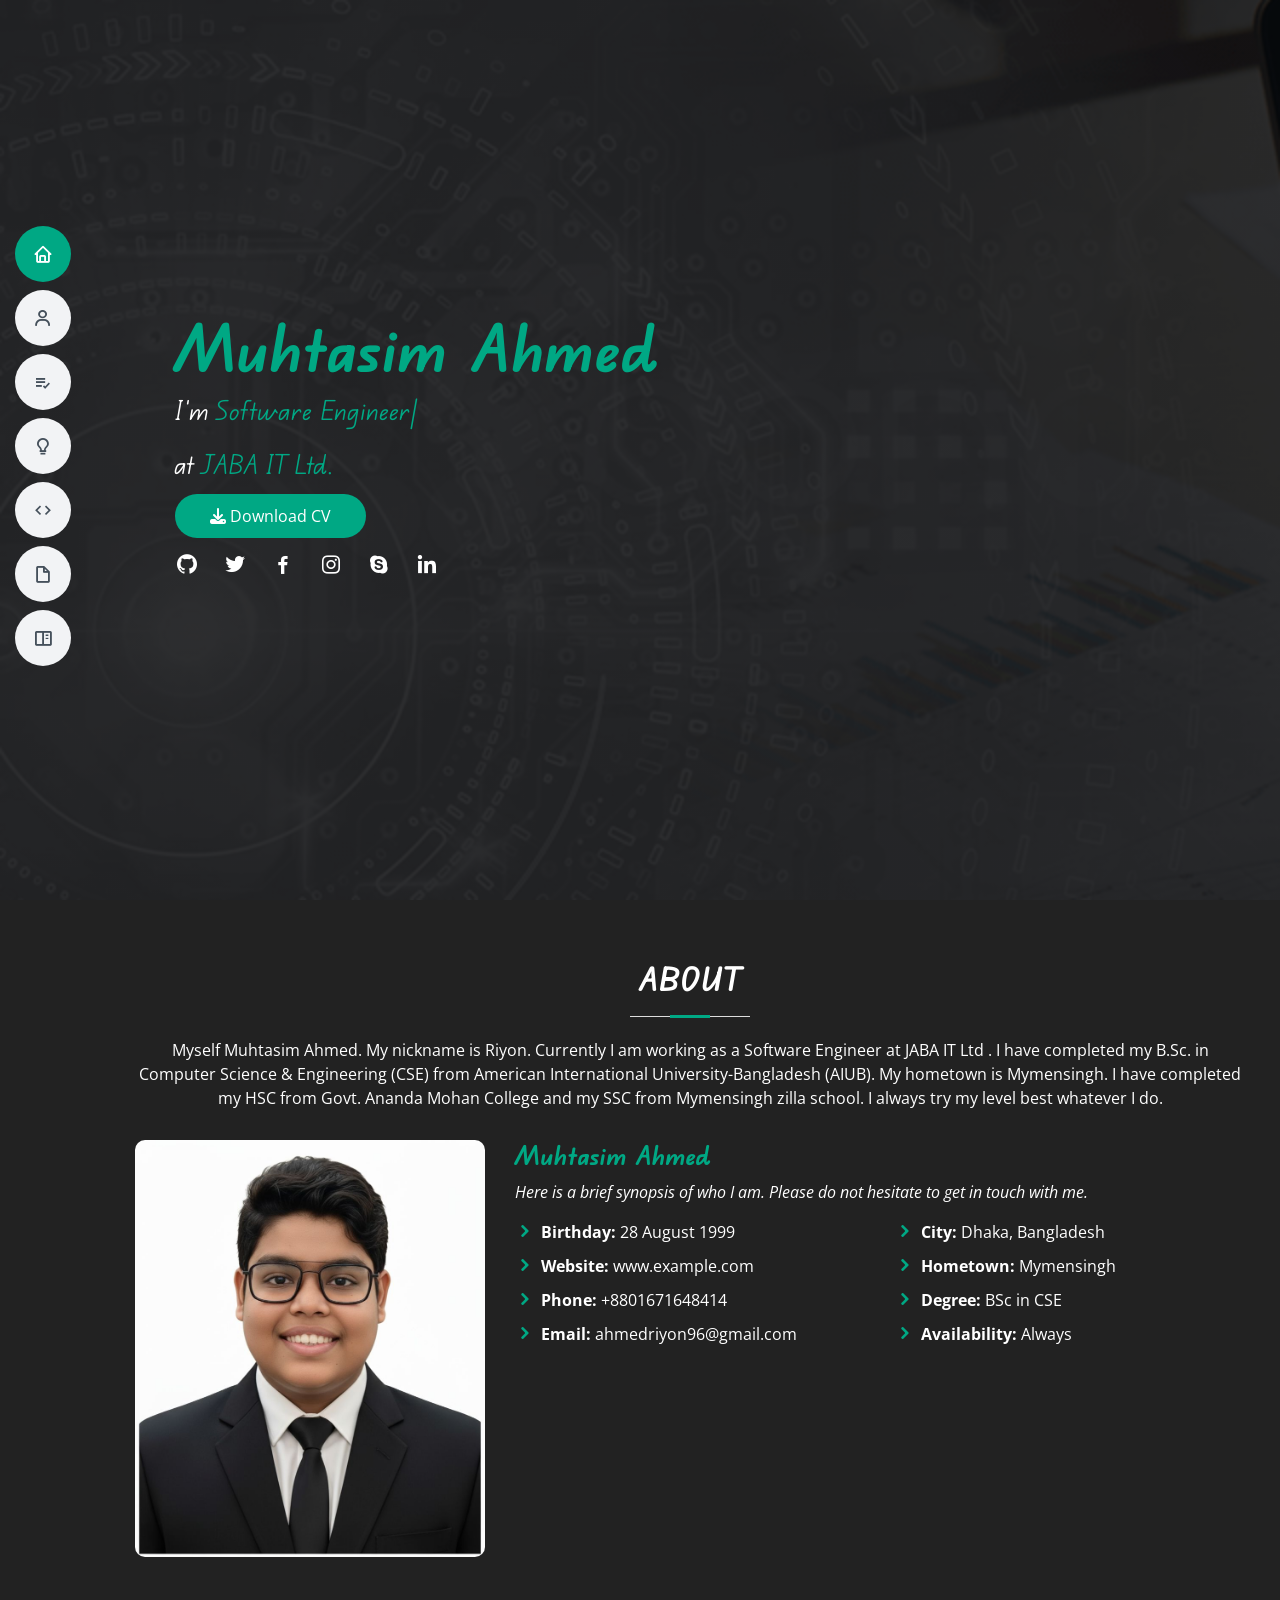
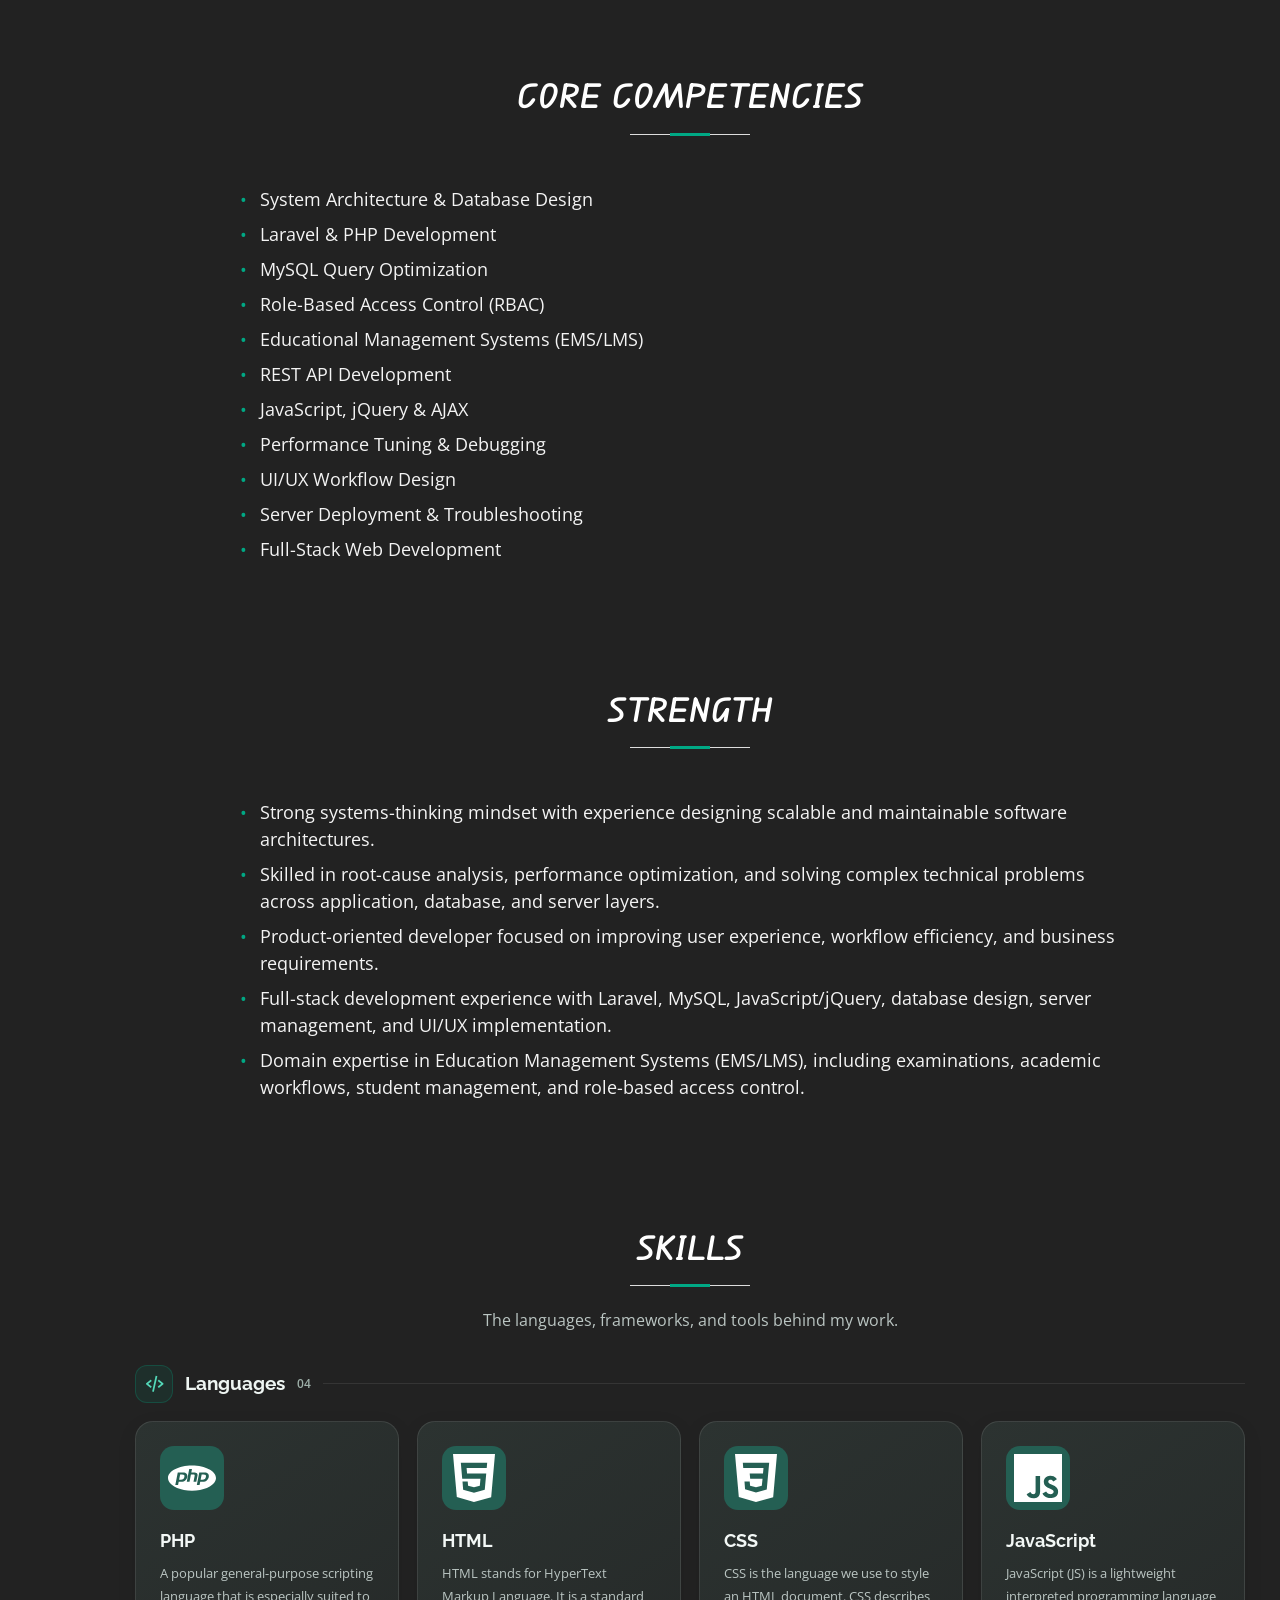
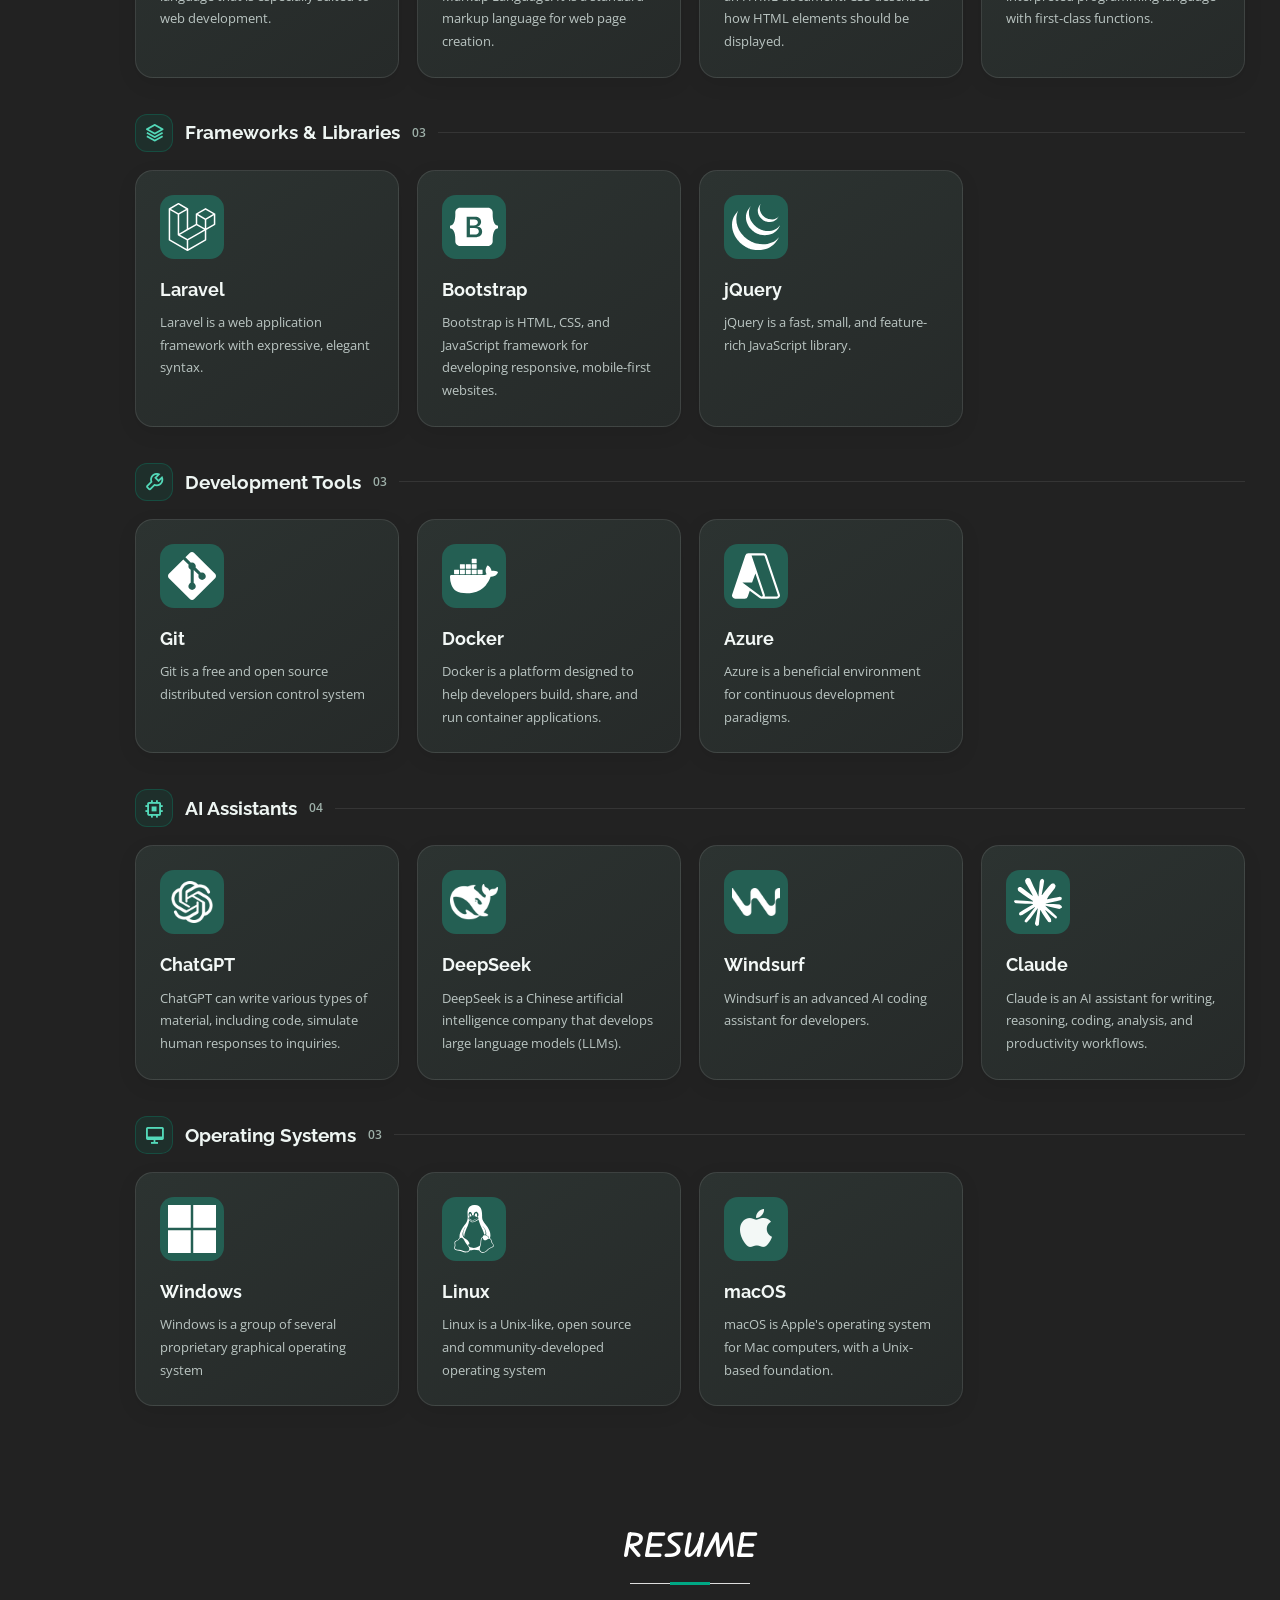
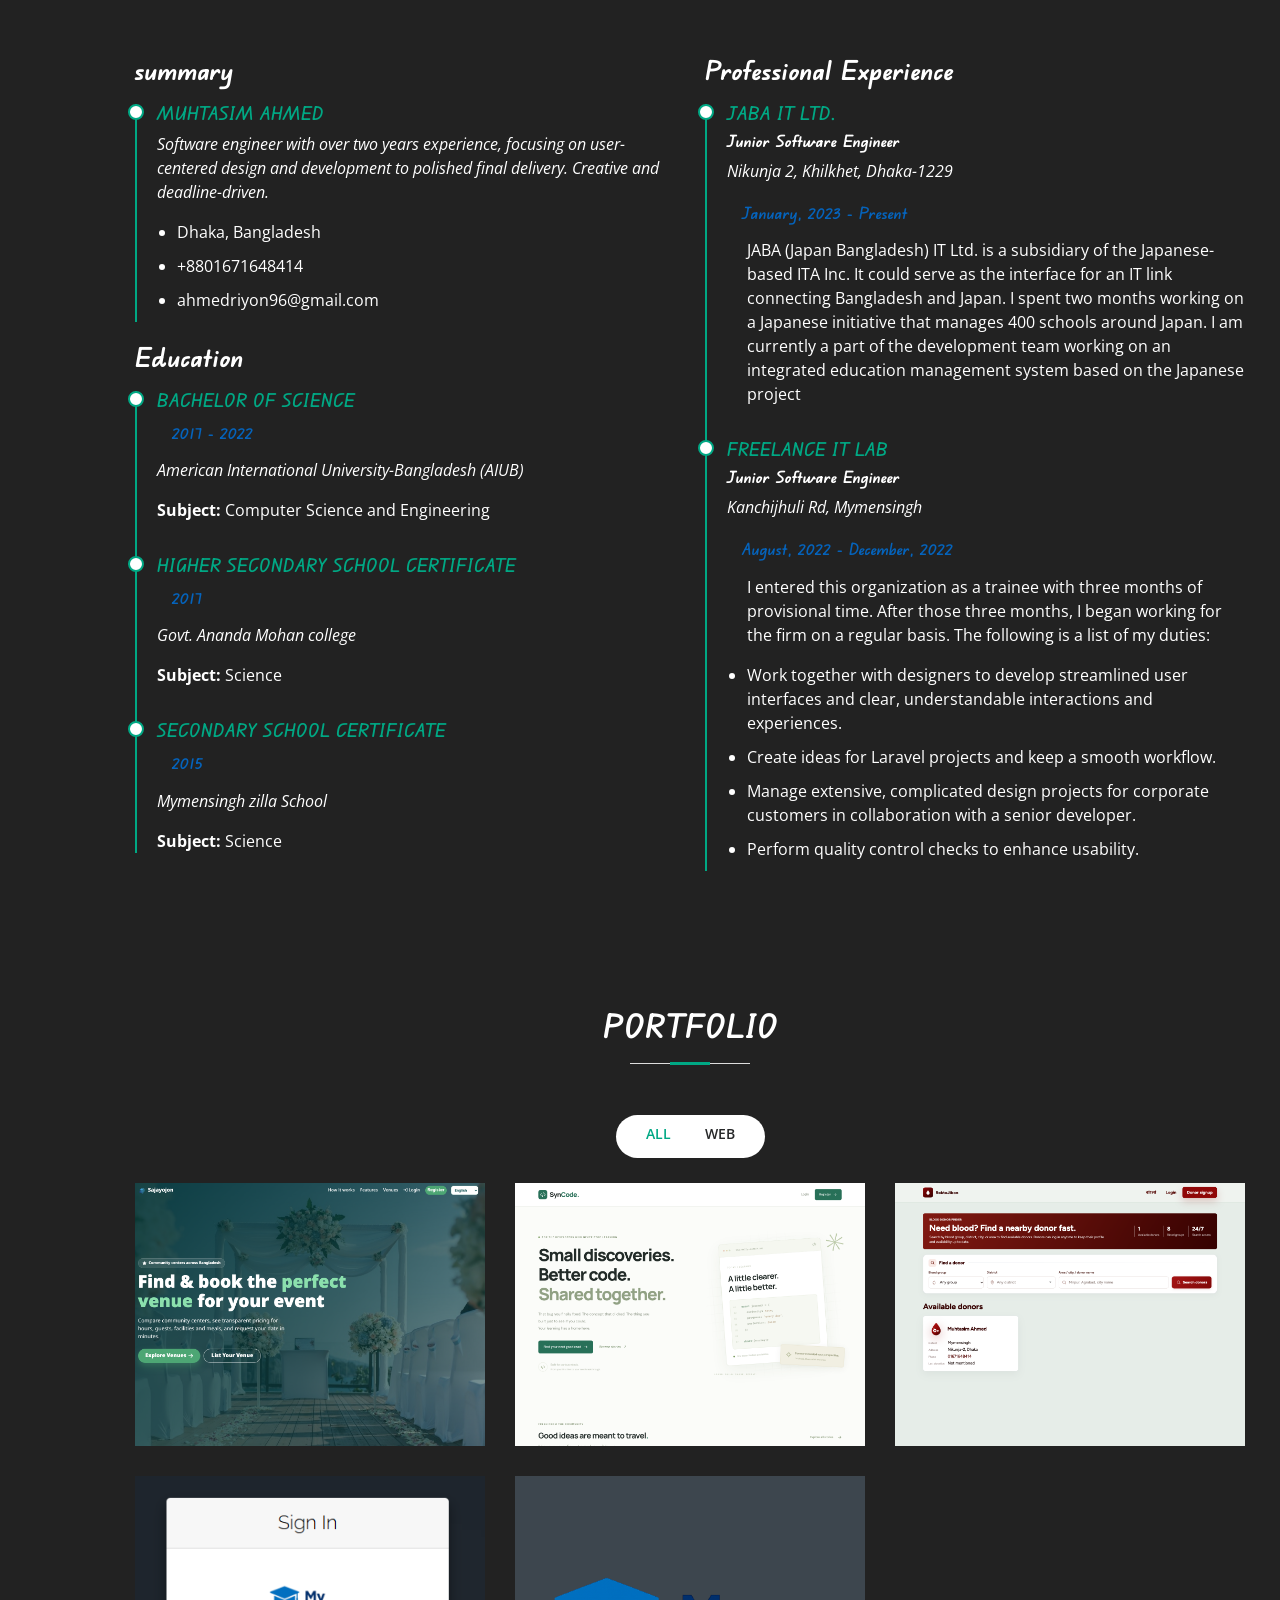
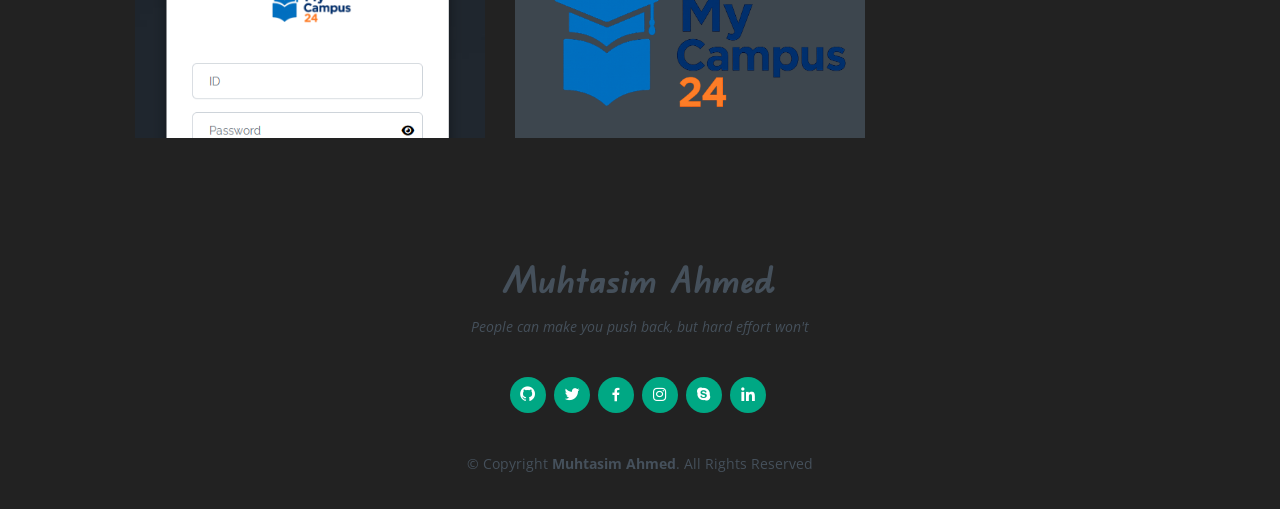
==== commit 2ac57817: "sajayojon added" ====
--- a/index.html
+++ b/index.html
@@ -558,6 +558,28 @@
 
           <div class="col-lg-4 col-md-6 portfolio-item filter-web">
             <div class="portfolio-wrap">
+              <img src="assets/img/portfolio/sajayojon-home.png" class="img-fluid" alt="Sajayojon homepage for event venue discovery and booking" width="1440" height="1000" loading="lazy">
+              <div class="portfolio-info">
+                <h4>Sajayojon</h4>
+                <p>Event Management &amp; Venue Booking</p>
+                <div class="portfolio-links">
+                  <a href="assets/img/portfolio/sajayojon-home.png" data-gall="sajayojonGallery" class="venobox" title="Sajayojon — Homepage" aria-label="View Sajayojon screenshots">
+                    <i class="bx bx-images" aria-hidden="true"></i>
+                  </a>
+                  <a href="https://sajayojon.muhtasimriyon.xyz/" target="_blank" rel="noopener noreferrer" title="Visit Sajayojon" aria-label="Visit Sajayojon website">
+                    <i class="bx bx-link"></i>
+                  </a>
+                </div>
+              </div>
+            </div>
+            <a href="assets/img/portfolio/sajayojon-venues.png" data-gall="sajayojonGallery" class="venobox" title="Sajayojon — Browse venues" hidden></a>
+            <a href="assets/img/portfolio/sajayojon-venue-details.png" data-gall="sajayojonGallery" class="venobox" title="Sajayojon — Venue details and booking" hidden></a>
+            <a href="assets/img/portfolio/sajayojon-login.png" data-gall="sajayojonGallery" class="venobox" title="Sajayojon — Login" hidden></a>
+            <a href="assets/img/portfolio/sajayojon-register.png" data-gall="sajayojonGallery" class="venobox" title="Sajayojon — Registration" hidden></a>
+          </div>
+
+          <div class="col-lg-4 col-md-6 portfolio-item filter-web">
+            <div class="portfolio-wrap">
               <img src="assets/img/portfolio/syncode-home.png" class="img-fluid" alt="SynCode homepage for a developer learning and article sharing community" width="1440" height="1000" loading="lazy">
               <div class="portfolio-info">
                 <h4>SynCode</h4>
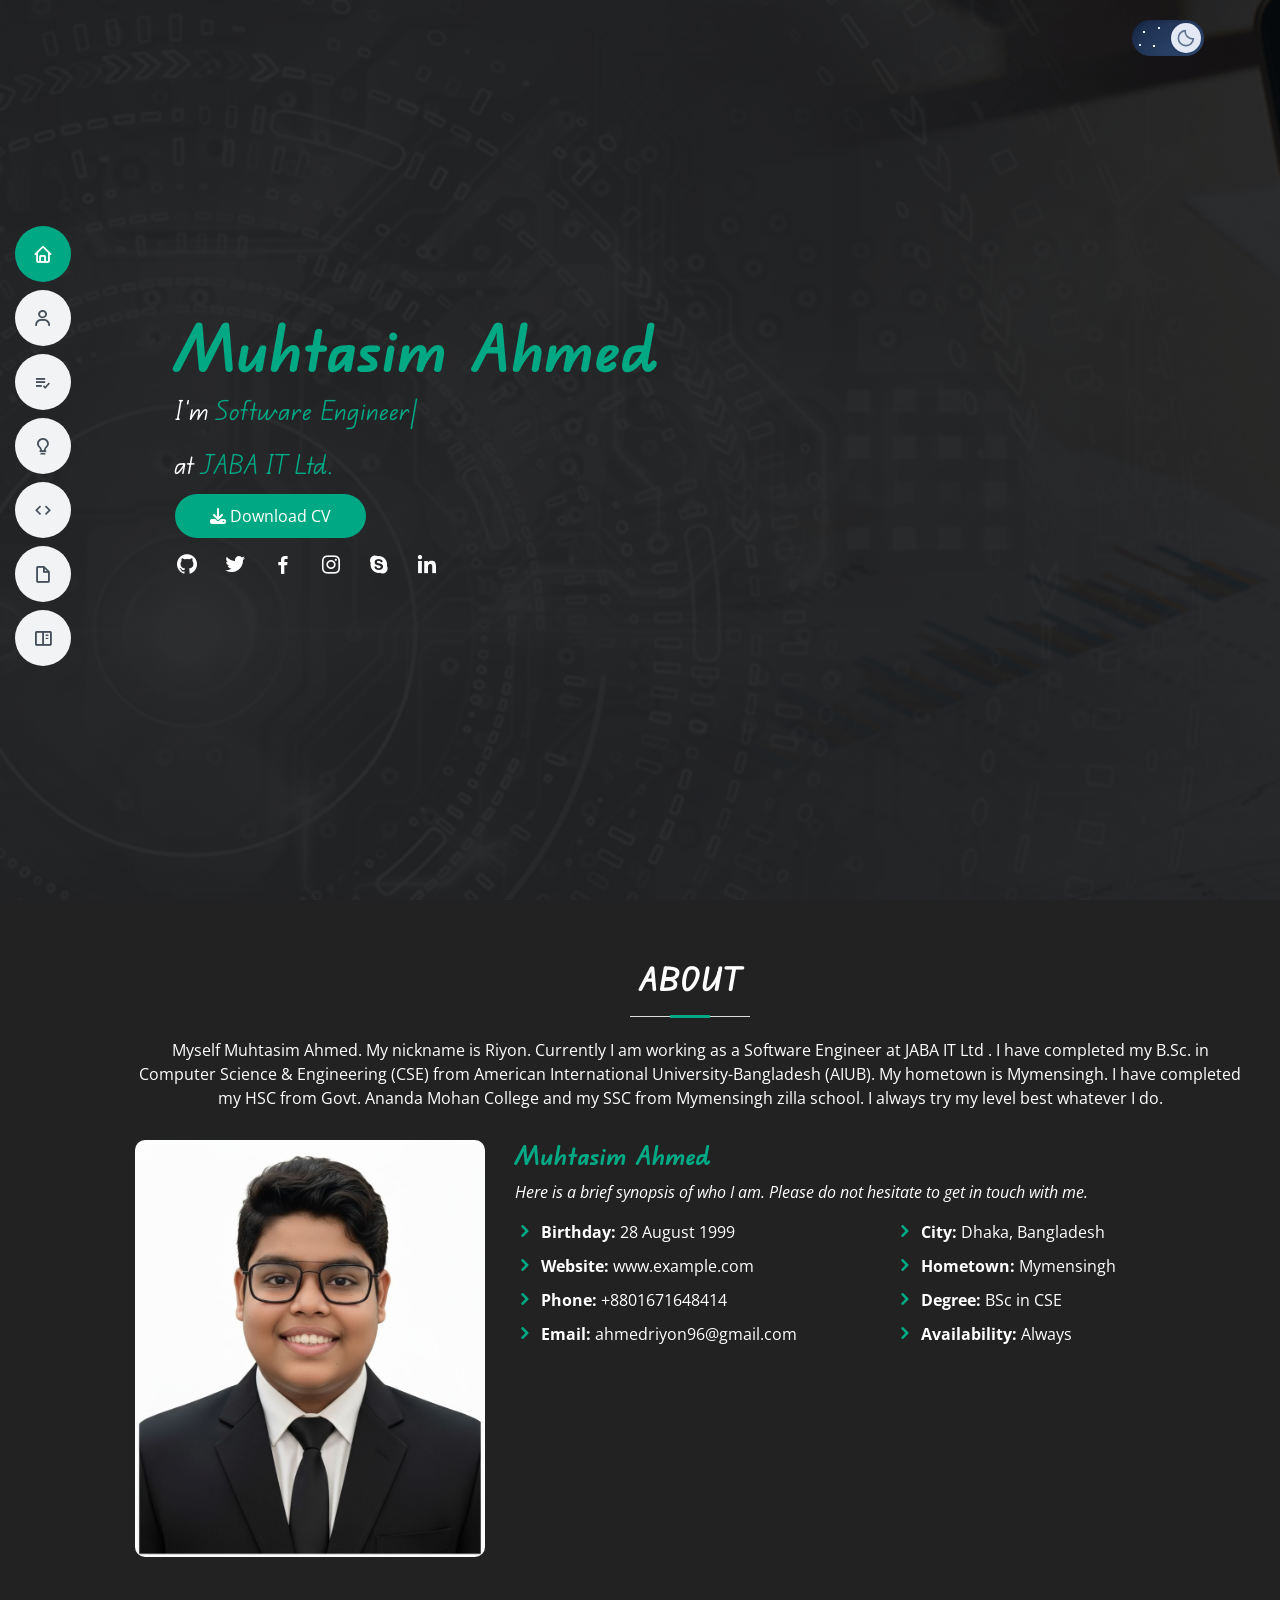
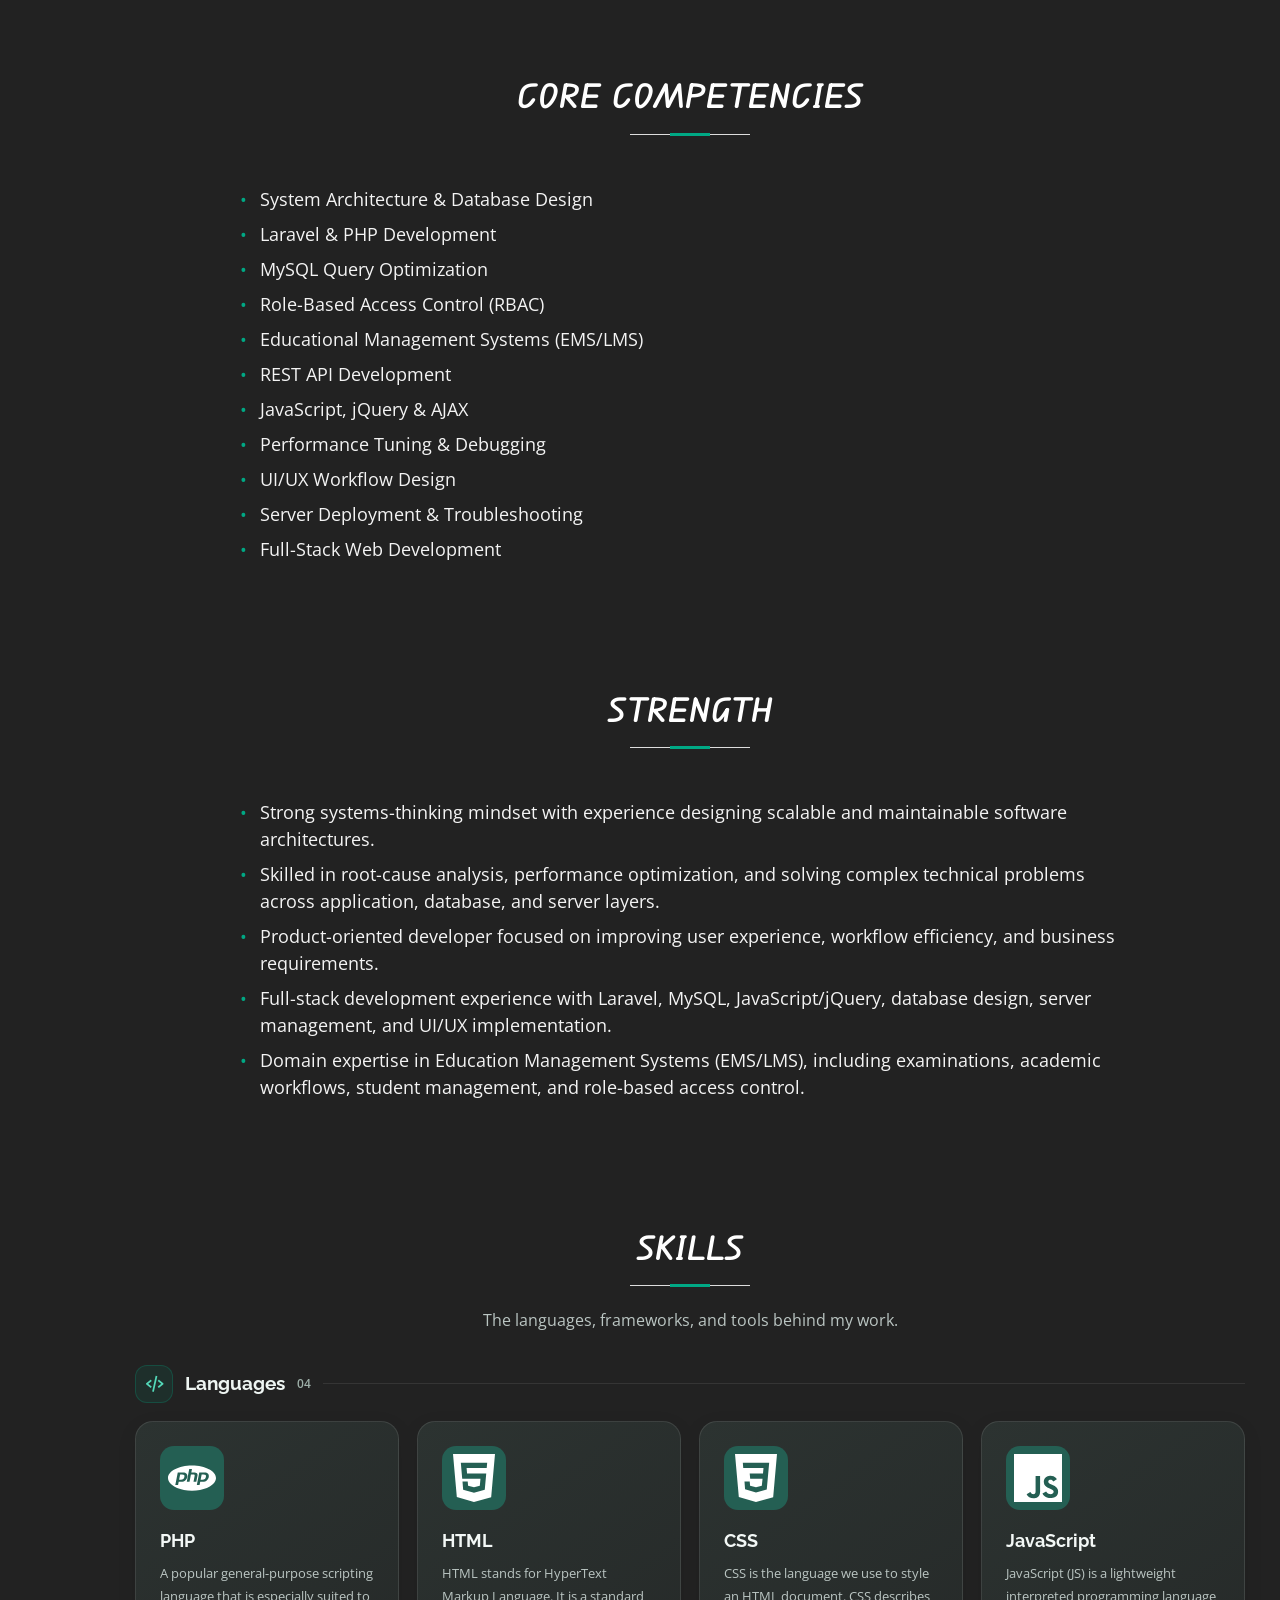
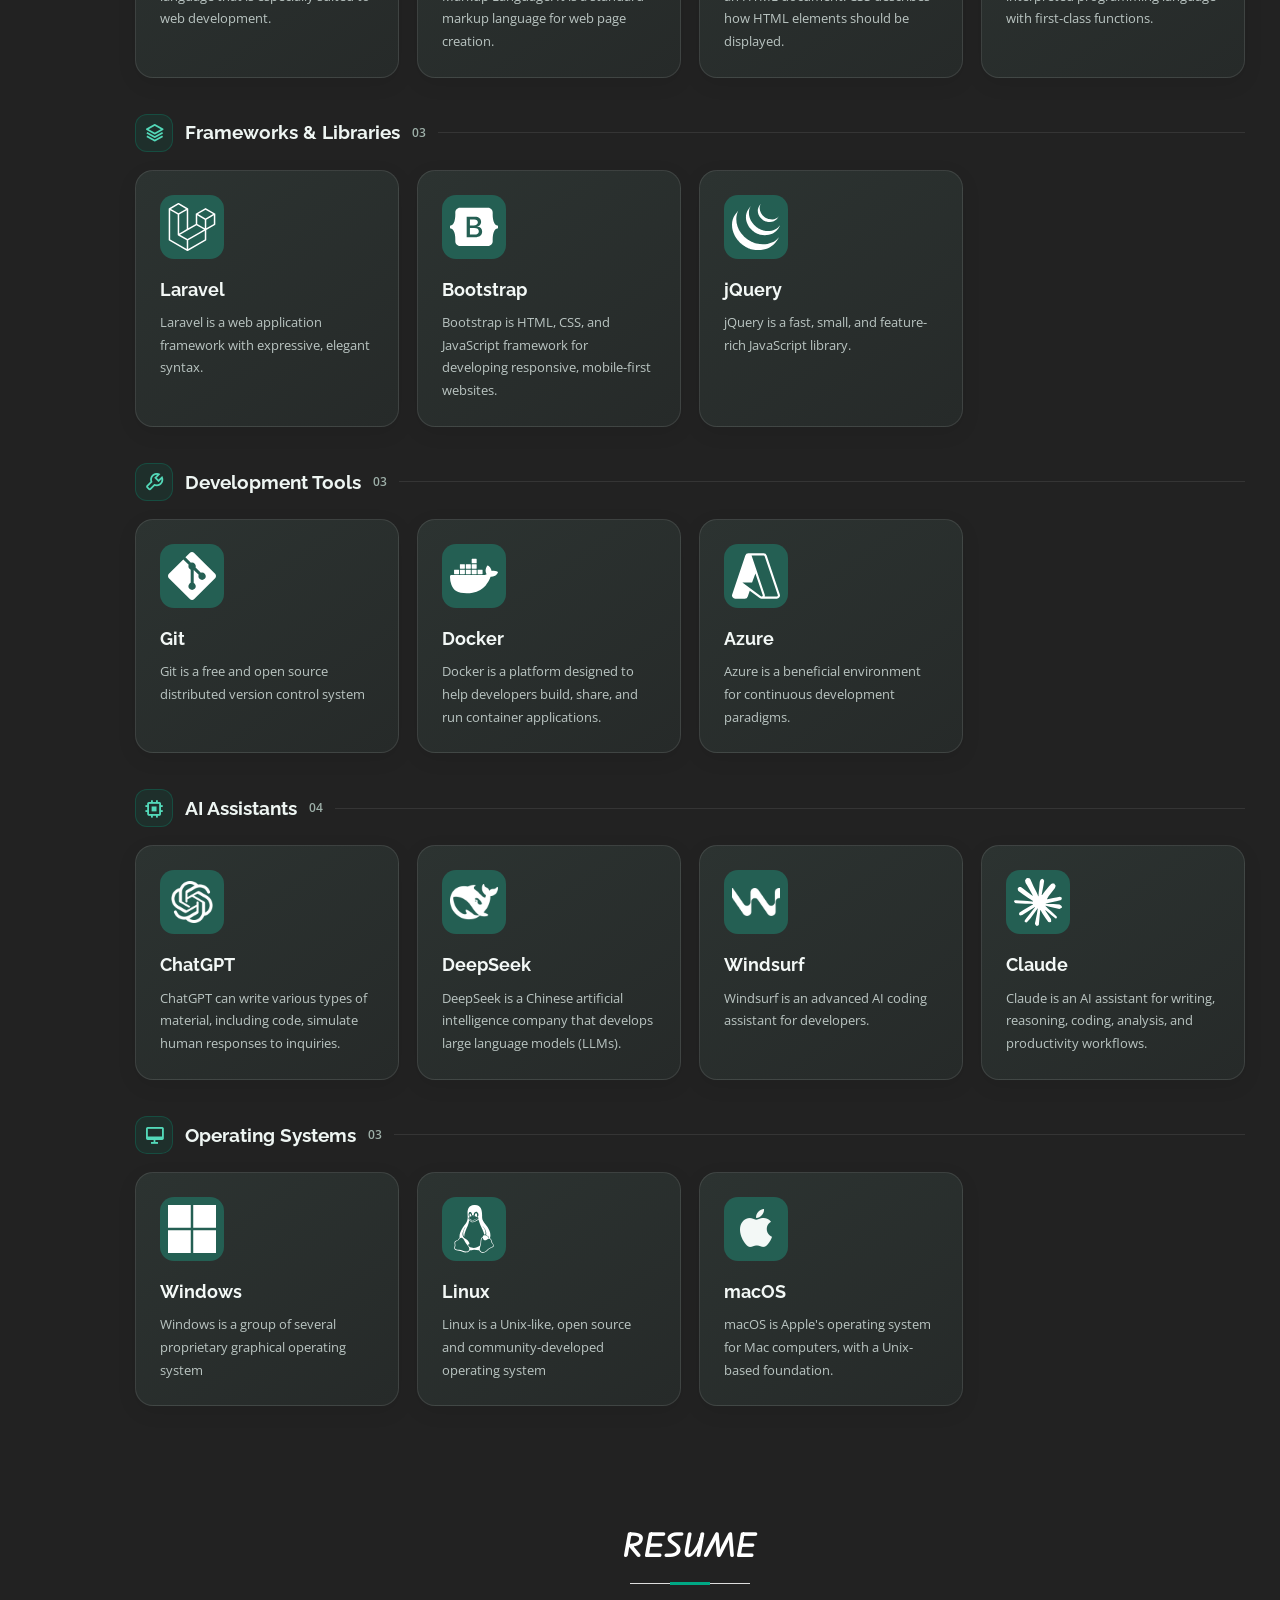
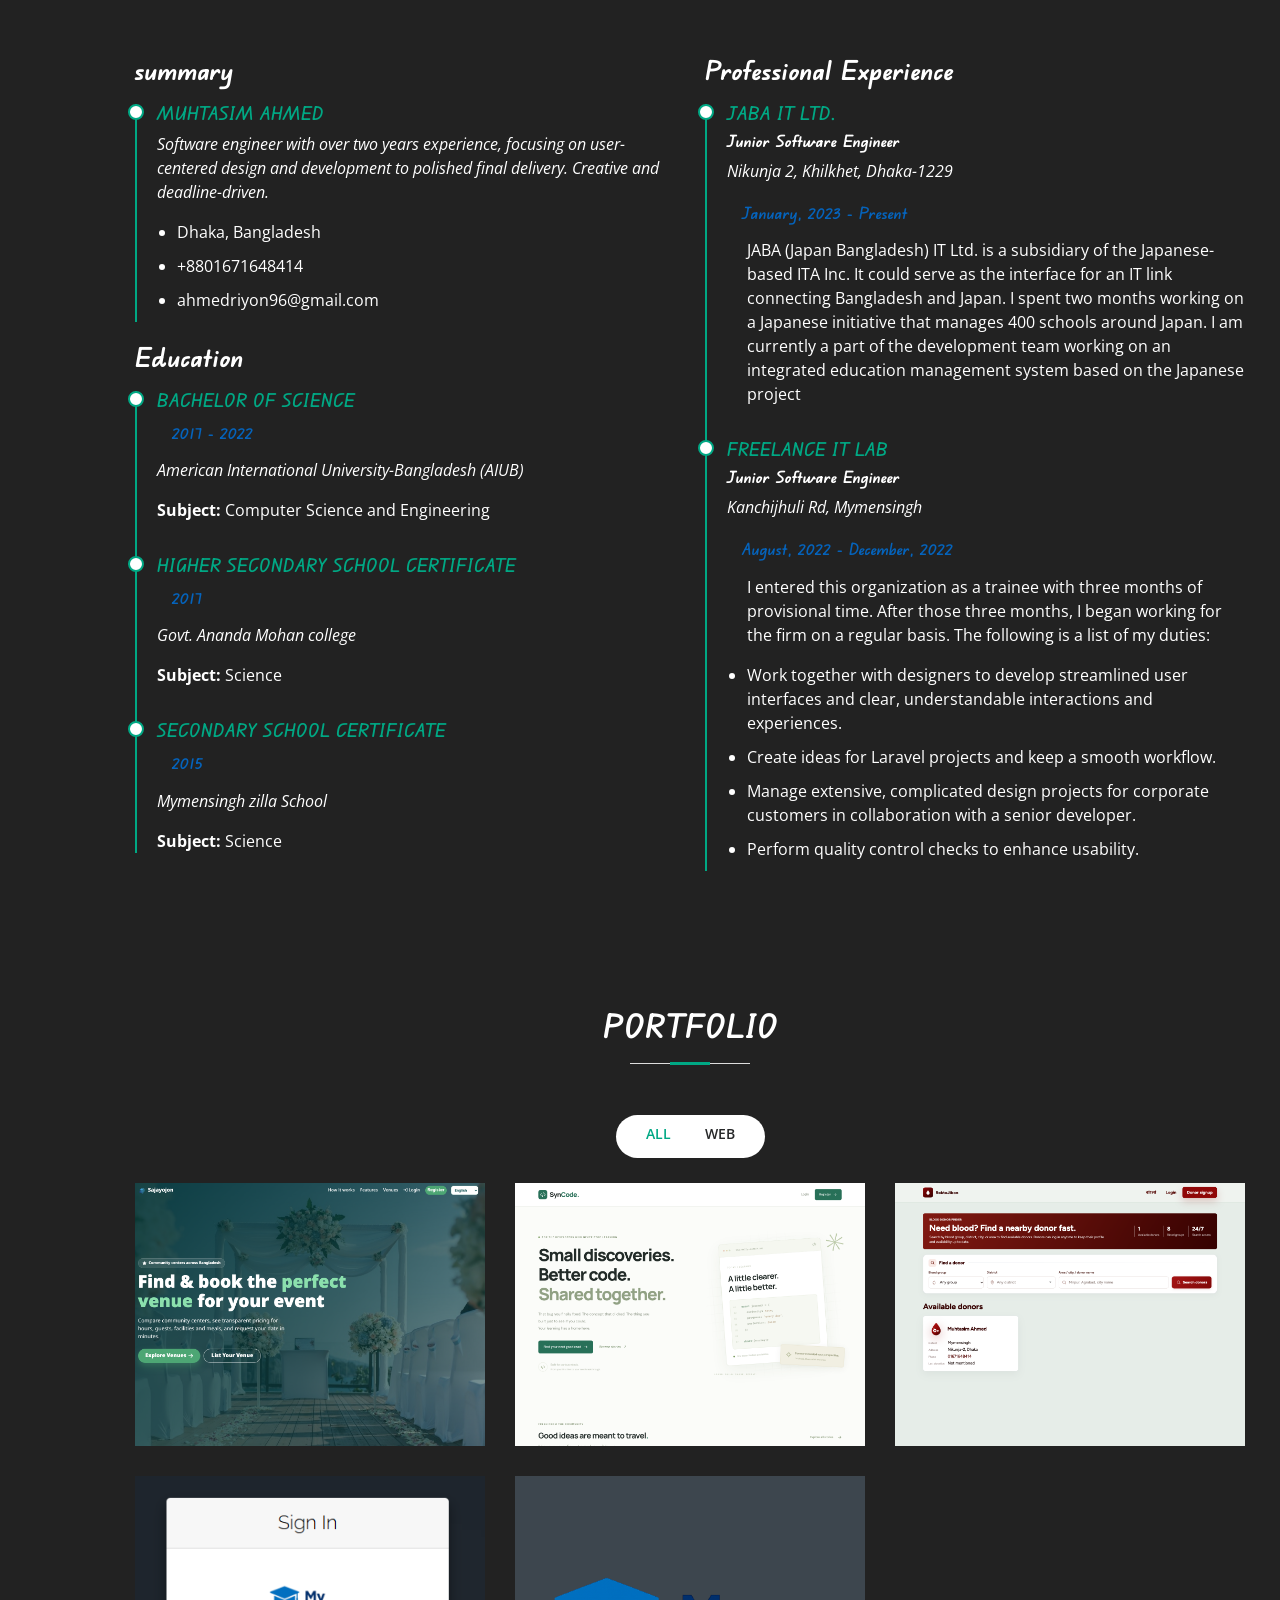
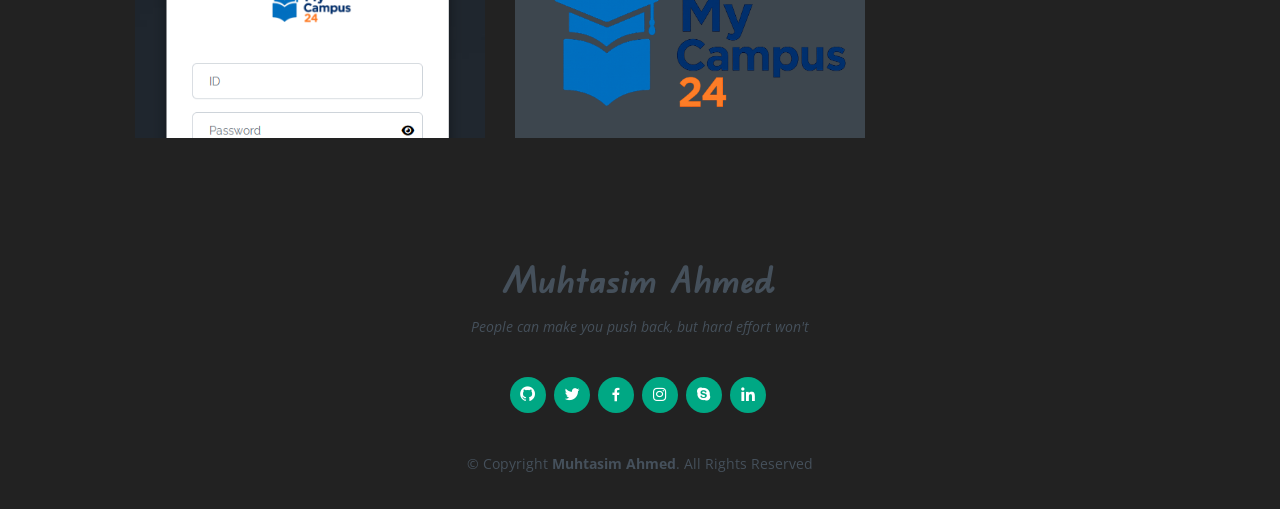
==== commit 5289f541: "17-Nov-26" ====
--- a/index.html
+++ b/index.html
@@ -1,9 +1,10 @@
 <!DOCTYPE html>
-<html lang="en">
+<html lang="en" data-theme="dark">
 
 <head>
   <meta charset="utf-8">
   <meta content="width=device-width, initial-scale=1.0" name="viewport">
+  <script src="assets/js/theme.js?v=20261117-icon-toggle"></script>
 
   <title>Muhtasim Ahmed</title>
   <meta content="" name="descriptison">
@@ -30,10 +31,21 @@
 
   <!-- Template Main CSS File -->
   <link href="assets/css/style.css?v=20261111-skills-grid-4" rel="stylesheet">
+  <link href="assets/css/theme.css?v=20261117-uniform-light" rel="stylesheet">
 
 </head>
 
 <body>
+  <button type="button" class="theme-toggle" aria-label="Switch to light theme" hidden>
+    <span class="theme-toggle__sky" aria-hidden="true">
+      <span class="theme-toggle__stars"></span>
+      <span class="theme-toggle__cloud"></span>
+      <span class="theme-toggle__orb">
+        <svg class="theme-toggle__sun" viewBox="0 0 24 24" fill="none" stroke="currentColor" stroke-width="2" aria-hidden="true"><circle cx="12" cy="12" r="4"/><path d="M12 2v2m0 16v2M2 12h2m16 0h2M5 5l1.5 1.5m11 11L19 19M5 19l1.5-1.5m11-11L19 5"/></svg>
+        <svg class="theme-toggle__moon" viewBox="0 0 24 24" fill="none" stroke="currentColor" stroke-width="2" aria-hidden="true"><path d="M20.8 13A9 9 0 0 1 11 3.2 9 9 0 1 0 20.8 13Z"/></svg>
+      </span>
+    </span>
+  </button>
 
   <!-- ======= Mobile nav toggle button ======= -->
   <button type="button" class="mobile-nav-toggle d-xl-none"><i class="icofont-navigation-menu"></i></button>
--- a/assets/css/theme.css
+++ b/assets/css/theme.css
@@ -0,0 +1,380 @@
+/* The original stylesheet remains the default dark palette. */
+:root {
+  color-scheme: dark;
+}
+
+:root[data-theme="light"] {
+  color-scheme: light;
+  --page-background: #f5f6f8;
+}
+
+.theme-toggle {
+  position: fixed;
+  top: 16px;
+  right: 76px;
+  z-index: 9998;
+  display: inline-flex;
+  align-items: center;
+  justify-content: center;
+  width: 72px;
+  min-height: 44px;
+  padding: 4px 0;
+  border: 0;
+  border-radius: 28px;
+  background: transparent;
+  cursor: pointer;
+  -webkit-tap-highlight-color: transparent;
+}
+
+.theme-toggle[hidden] {
+  display: none;
+}
+
+.theme-toggle:focus,
+.theme-toggle:active,
+.theme-toggle:focus-visible {
+  outline: none;
+  border: 0;
+  background: transparent;
+  box-shadow: none;
+}
+
+.theme-toggle__sky {
+  position: relative;
+  display: block;
+  flex: 0 0 72px;
+  width: 72px;
+  height: 36px;
+  overflow: hidden;
+  border-radius: 24px;
+  background: linear-gradient(135deg, #172846, #344f78);
+  box-shadow: inset 0 1px 4px rgba(0, 0, 0, 0.2);
+}
+
+.theme-toggle__sky::before {
+  content: "";
+  position: absolute;
+  inset: 0;
+  background: linear-gradient(135deg, #83c9df, #c8e9eb);
+  opacity: 0;
+}
+
+.theme-toggle__stars {
+  position: absolute;
+  inset: 0;
+  background: radial-gradient(circle at 12px 12px, #fff 0 1px, transparent 1.5px),
+    radial-gradient(circle at 27px 8px, #e0eafa 0 1px, transparent 1.5px),
+    radial-gradient(circle at 22px 26px, #fff 0 1px, transparent 1.5px),
+    radial-gradient(circle at 8px 25px, #e0eafa 0 0.7px, transparent 1.2px);
+}
+
+.theme-toggle__cloud {
+  position: absolute;
+  right: 7px;
+  bottom: 8px;
+  width: 27px;
+  height: 7px;
+  border-radius: 10px;
+  background: #fff;
+  opacity: 0;
+  transform: translateY(12px);
+}
+
+.theme-toggle__cloud::before,
+.theme-toggle__cloud::after {
+  content: "";
+  position: absolute;
+  bottom: 2px;
+  border-radius: 50%;
+  background: inherit;
+}
+
+.theme-toggle__cloud::before {
+  left: 4px;
+  width: 12px;
+  height: 12px;
+}
+
+.theme-toggle__cloud::after {
+  right: 4px;
+  width: 9px;
+  height: 9px;
+}
+
+.theme-toggle__orb {
+  position: absolute;
+  top: 3px;
+  left: 3px;
+  width: 30px;
+  height: 30px;
+  border-radius: 50%;
+  background: #e2e9f5;
+  color: #617591;
+  transform: translateX(36px) rotate(0deg);
+  box-shadow: 0 1px 5px rgba(7, 20, 40, 0.2);
+}
+
+.theme-toggle__orb svg {
+  position: absolute;
+  inset: 5px;
+  width: 20px;
+  height: 20px;
+}
+
+.theme-toggle__sun {
+  opacity: 0;
+  transform: rotate(-90deg) scale(0.4);
+}
+
+.theme-toggle__moon {
+  opacity: 1;
+  transform: rotate(0deg) scale(1);
+}
+
+[data-theme="light"] .theme-toggle__sky::before {
+  opacity: 1;
+}
+
+[data-theme="light"] .theme-toggle__stars {
+  opacity: 0;
+  transform: translateY(-10px);
+}
+
+[data-theme="light"] .theme-toggle__cloud {
+  opacity: 0.95;
+  transform: translateY(0);
+}
+
+[data-theme="light"] .theme-toggle__orb {
+  background: #ffe4a0;
+  color: #ac680e;
+  transform: translateX(0) rotate(0deg);
+  box-shadow: 0 0 10px rgba(255, 210, 102, 0.45);
+}
+
+[data-theme="light"] .theme-toggle__sun {
+  opacity: 1;
+  transform: rotate(0deg) scale(1);
+}
+
+[data-theme="light"] .theme-toggle__moon {
+  opacity: 0;
+  transform: rotate(90deg) scale(0.4);
+}
+
+.theme-ready .theme-toggle,
+.theme-ready .theme-toggle__sky::before,
+.theme-ready .theme-toggle__stars,
+.theme-ready .theme-toggle__cloud,
+.theme-ready .theme-toggle__orb,
+.theme-ready .theme-toggle__orb svg {
+  transition: transform 600ms cubic-bezier(0.22, 1, 0.36, 1),
+    opacity 450ms ease, background-color 450ms ease,
+    color 450ms ease, border-color 450ms ease, box-shadow 450ms ease;
+}
+
+.theme-ready body,
+.theme-ready .section-bg,
+.theme-ready #skills,
+.theme-ready .skill-card,
+.theme-ready #footer {
+  transition: background-color 400ms ease, color 400ms ease,
+    border-color 400ms ease, box-shadow 400ms ease, transform 200ms ease;
+}
+
+@media (prefers-reduced-motion: reduce) {
+  .theme-ready .theme-toggle,
+  .theme-ready .theme-toggle *,
+  .theme-ready .theme-toggle *::before,
+  .theme-ready .theme-toggle *::after,
+  .theme-ready body,
+  .theme-ready .section-bg,
+  .theme-ready #skills,
+  .theme-ready .skill-card,
+  .theme-ready #footer {
+    transition: none !important;
+  }
+}
+
+@media (max-width: 420px) {
+  .theme-toggle {
+    right: 64px;
+  }
+
+}
+
+[data-theme="light"] body {
+  background-color: var(--page-background);
+  color: #364152;
+}
+
+[data-theme="light"] main > section,
+[data-theme="light"] .section-bg,
+[data-theme="light"] #skills {
+  background-color: var(--page-background);
+}
+
+[data-theme="light"] a,
+[data-theme="light"] #hero p span,
+[data-theme="light"] .about .content h3,
+[data-theme="light"] .about .content ul i,
+[data-theme="light"] .resume .resume-item h4,
+[data-theme="light"] .skill-group__icon {
+  color: #00775d;
+}
+
+[data-theme="light"] a:hover {
+  color: #005440;
+}
+
+[data-theme="light"] #hero {
+  background-color: var(--page-background);
+  background-image: linear-gradient(90deg, var(--page-background) 0%, rgba(245, 246, 248, 0.99) 40%, rgba(245, 246, 248, 0.96) 65%, rgba(245, 246, 248, 0.65) 100%),
+    url("../img/The-Importance-of-Model-Based-Design-in-Embedded-Systems.png");
+  background-position: center, 70% center;
+  border-bottom: 1px solid #dce1e7;
+}
+
+[data-theme="light"] #hero > .container {
+  position: relative;
+  z-index: 1;
+}
+
+[data-theme="light"] #hero h1 {
+  color: #142238;
+}
+
+[data-theme="light"] #hero p a {
+  text-decoration: underline;
+  text-underline-offset: 4px;
+}
+
+[data-theme="light"] #hero button {
+  margin-top: 26px;
+  padding: 13px 28px;
+  background: #00775d;
+  box-shadow: 0 6px 18px rgba(0, 119, 93, 0.15);
+}
+
+[data-theme="light"] #hero button:hover {
+  background: #005440;
+}
+
+[data-theme="light"] #hero .social-links {
+  margin-top: 28px;
+}
+
+[data-theme="light"] #hero .social-links a {
+  display: inline-flex;
+  align-items: center;
+  justify-content: center;
+  width: 42px;
+  height: 42px;
+  margin-right: 8px;
+  border: 1px solid #dce1e7;
+  border-radius: 50%;
+  background: #fafbfc;
+}
+
+[data-theme="light"] #hero p,
+[data-theme="light"] #hero .social-links a,
+[data-theme="light"] .section-title h2,
+[data-theme="light"] .about-menu-box li,
+[data-theme="light"] .skill-group__heading h3,
+[data-theme="light"] .skill-card__title {
+  color: #253247;
+}
+
+[data-theme="light"] .section-title p {
+  color: #576579;
+}
+
+[data-theme="light"] .section-title h2::before {
+  background: #dce1e7;
+}
+
+[data-theme="light"] #hero .social-links a:hover {
+  color: #00775d;
+}
+
+[data-theme="light"] .skills .skills-intro,
+[data-theme="light"] .skill-group__count,
+[data-theme="light"] .skill-card__description {
+  color: #576579;
+}
+
+[data-theme="light"] .skill-group__heading::after {
+  background: #dce1e7;
+}
+
+[data-theme="light"] .skill-card {
+  background: #fafbfc;
+  border-color: #dce1e7;
+  box-shadow: 0 4px 16px rgba(25, 40, 60, 0.04);
+}
+
+/* Keep the established green icon tiles and their white glyphs. */
+[data-theme="light"] .skill-card:hover {
+  border-color: #00775d;
+}
+
+[data-theme="light"] .nav-menu a {
+  background: #fafbfc;
+  color: #576579;
+  box-shadow: 0 2px 12px rgba(20, 34, 56, 0.06);
+}
+
+[data-theme="light"] .nav-menu a:hover,
+[data-theme="light"] .nav-menu .active > a,
+[data-theme="light"] .nav-menu li:hover > a {
+  background: #00775d;
+}
+
+[data-theme="light"] .resume .resume-item h5 {
+  padding: 6px 12px;
+  border-radius: 6px;
+  background: #e7ecf2;
+  color: #364152;
+}
+
+[data-theme="light"] #footer {
+  background: var(--page-background);
+  border-top: 1px solid #dce1e7;
+  color: #576579;
+}
+
+[data-theme="light"] #footer h3 {
+  color: #142238;
+}
+
+[data-theme="light"] #hero button,
+[data-theme="light"] .back-to-top,
+[data-theme="light"] #footer .social-links a,
+[data-theme="light"] .nav-menu a:hover,
+[data-theme="light"] .nav-menu .active > a,
+[data-theme="light"] .nav-menu .active > a:hover {
+  color: #fff;
+}
+
+@media (max-width: 992px) {
+  [data-theme="light"] #hero {
+    background-image: linear-gradient(rgba(245, 246, 248, 0.97), rgba(245, 246, 248, 0.97)),
+      url("../img/The-Importance-of-Model-Based-Design-in-Embedded-Systems.png");
+  }
+
+}
+
+@media (max-width: 420px) {
+  [data-theme="light"] #hero .social-links {
+    display: flex;
+    justify-content: center;
+    gap: 6px;
+  }
+
+  [data-theme="light"] #hero .social-links a {
+    flex: 0 0 38px;
+    width: 38px;
+    height: 38px;
+    margin-right: 0;
+  }
+}
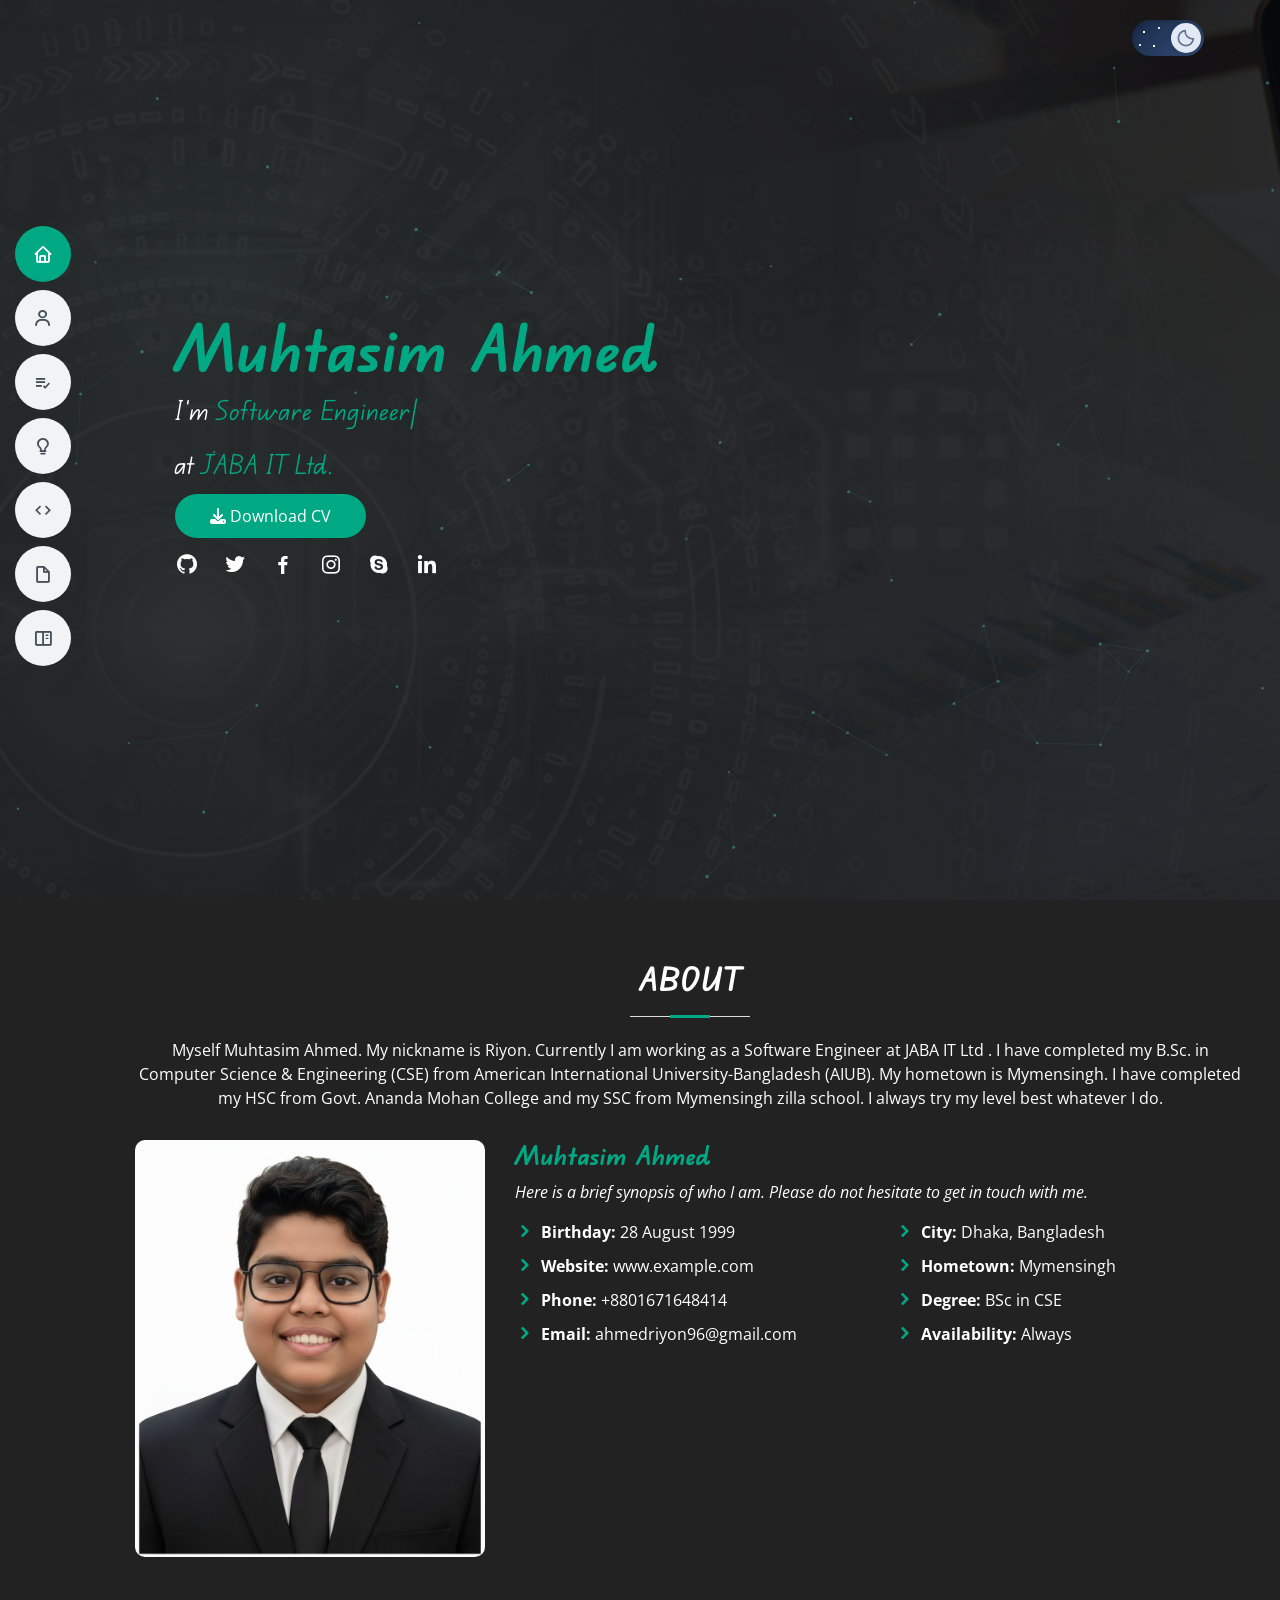
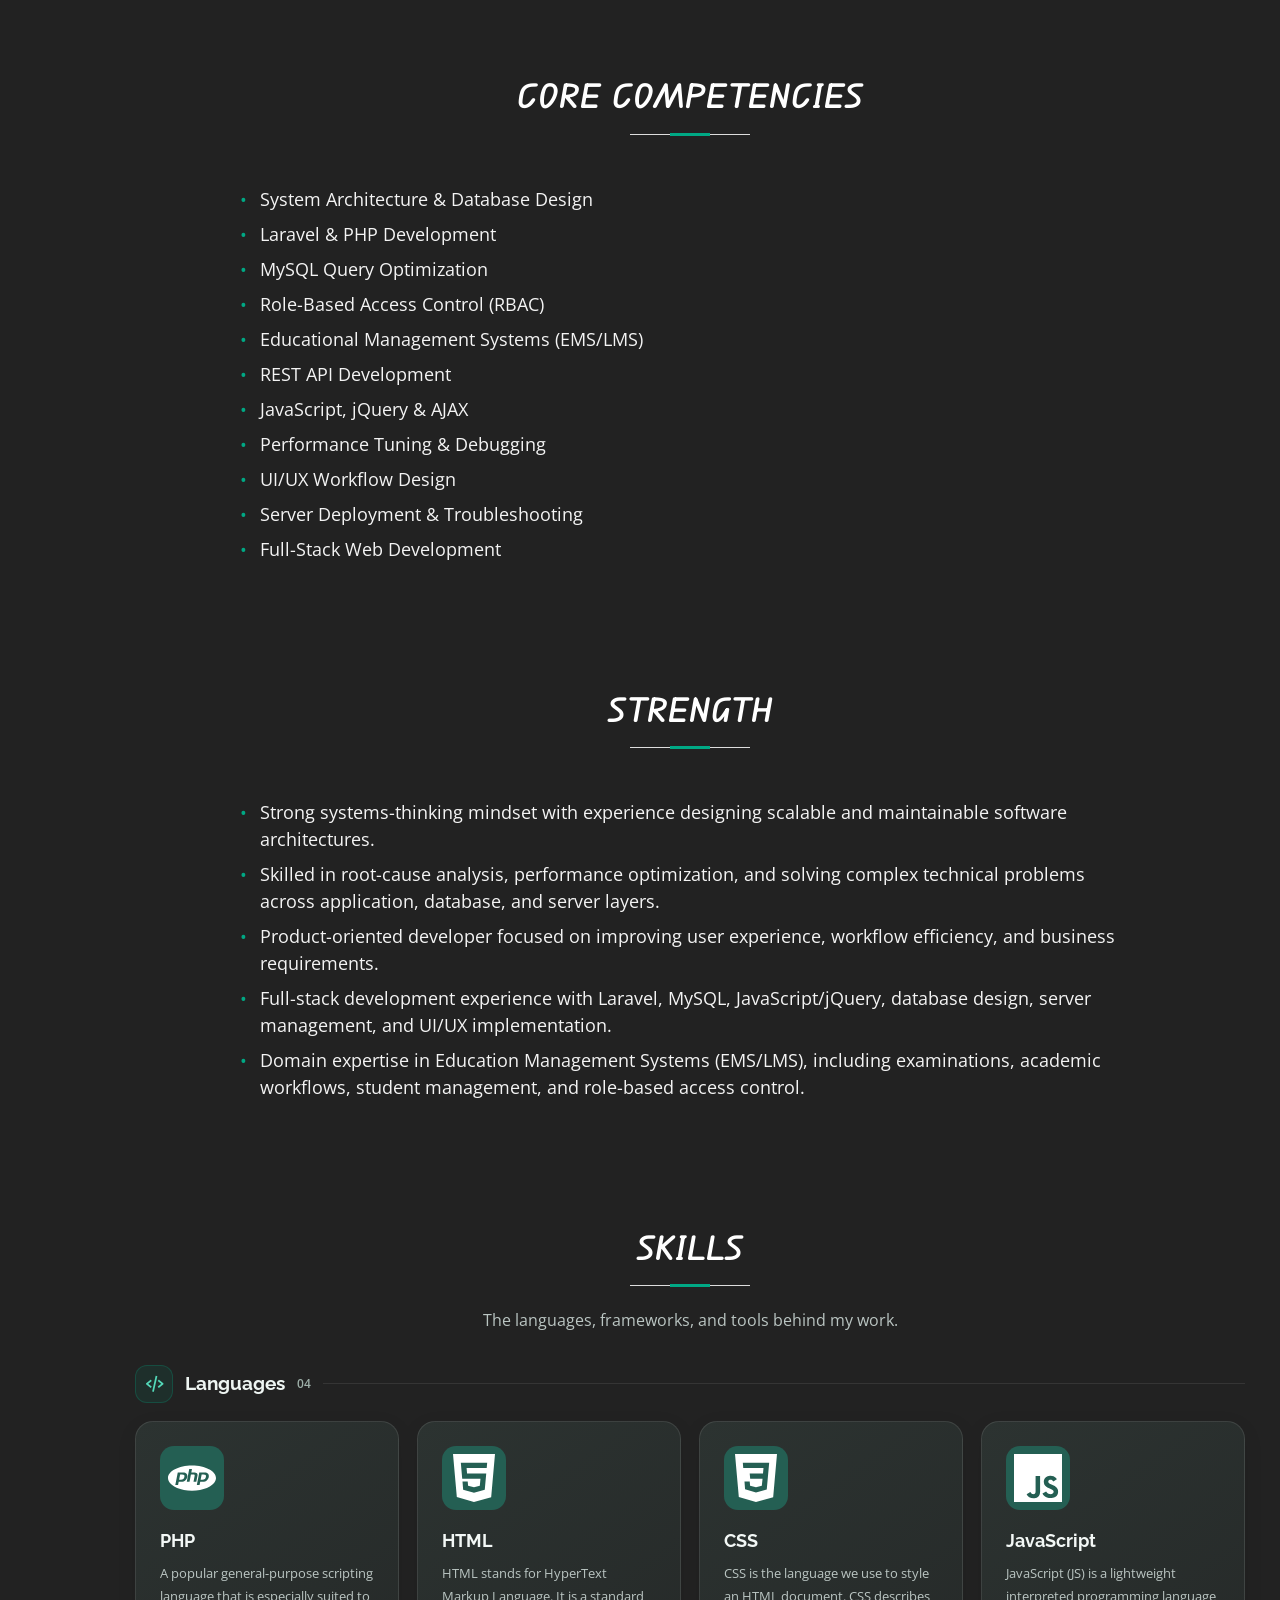
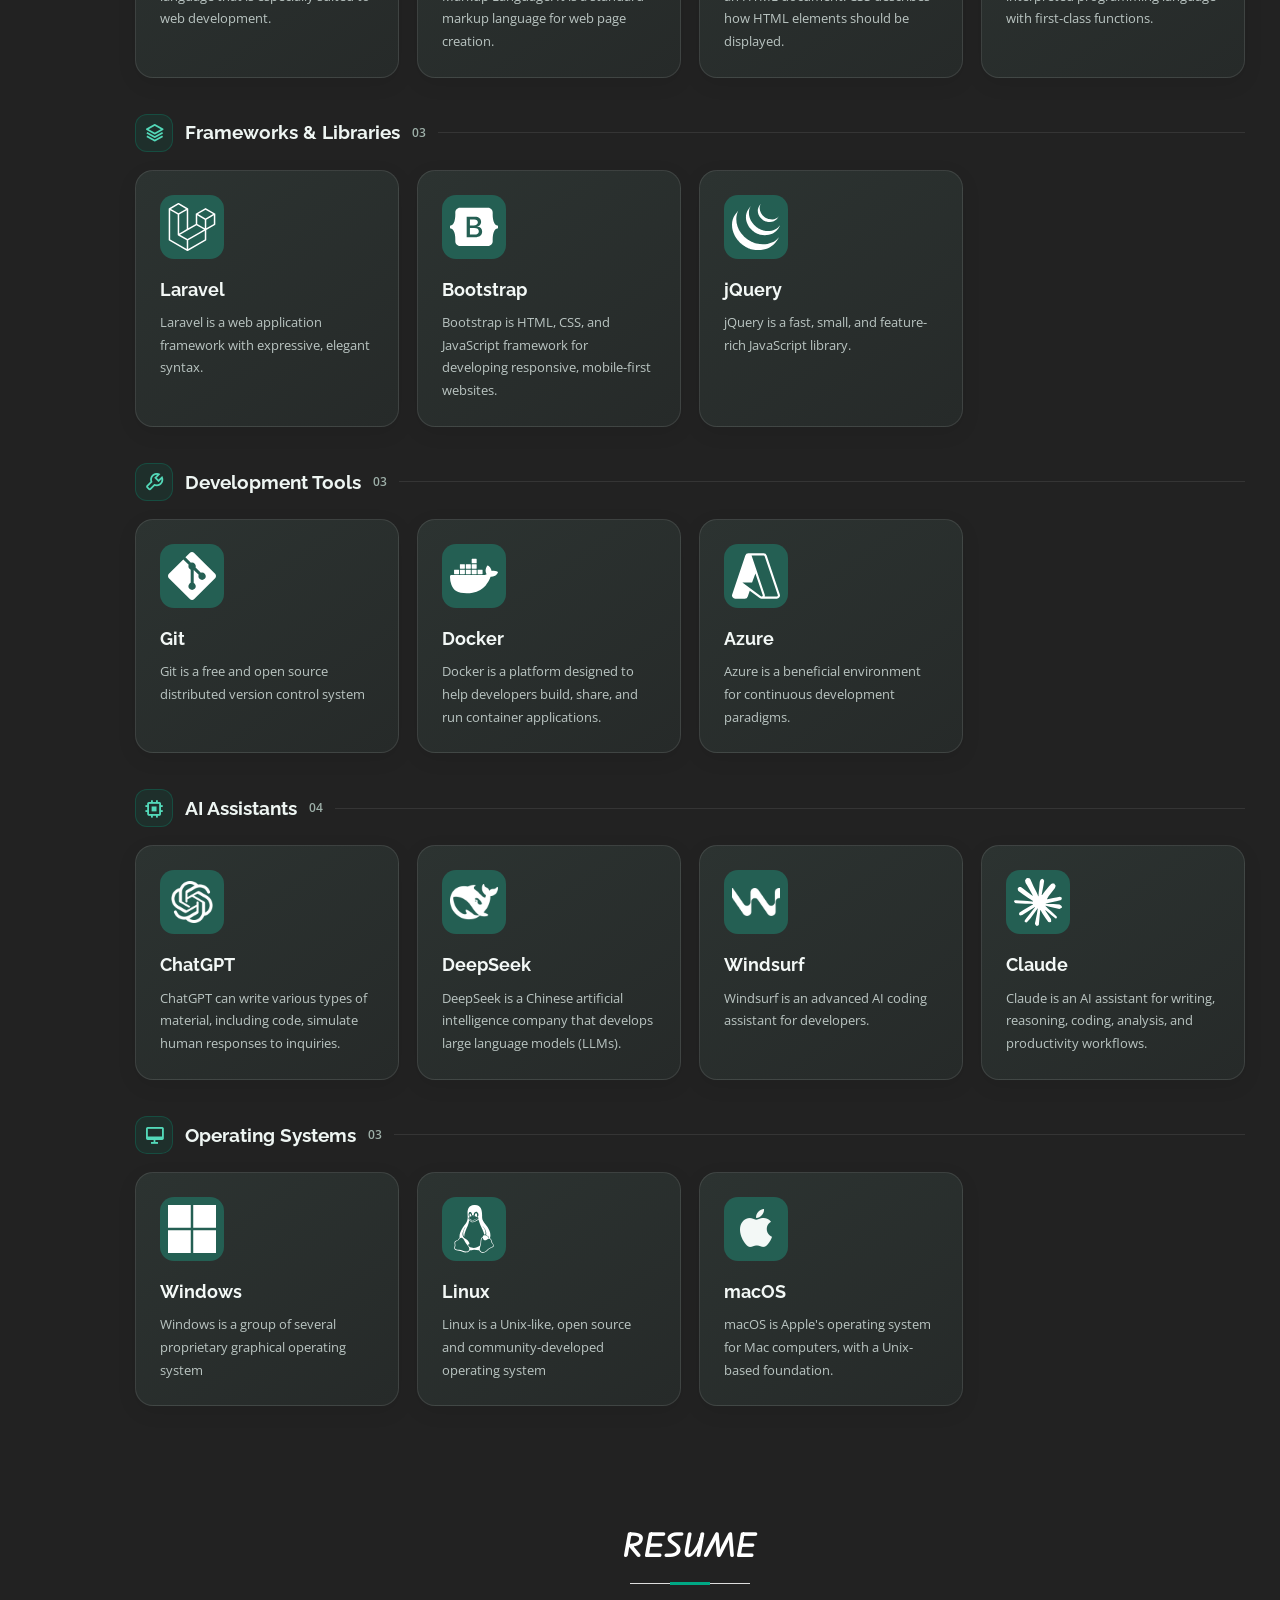
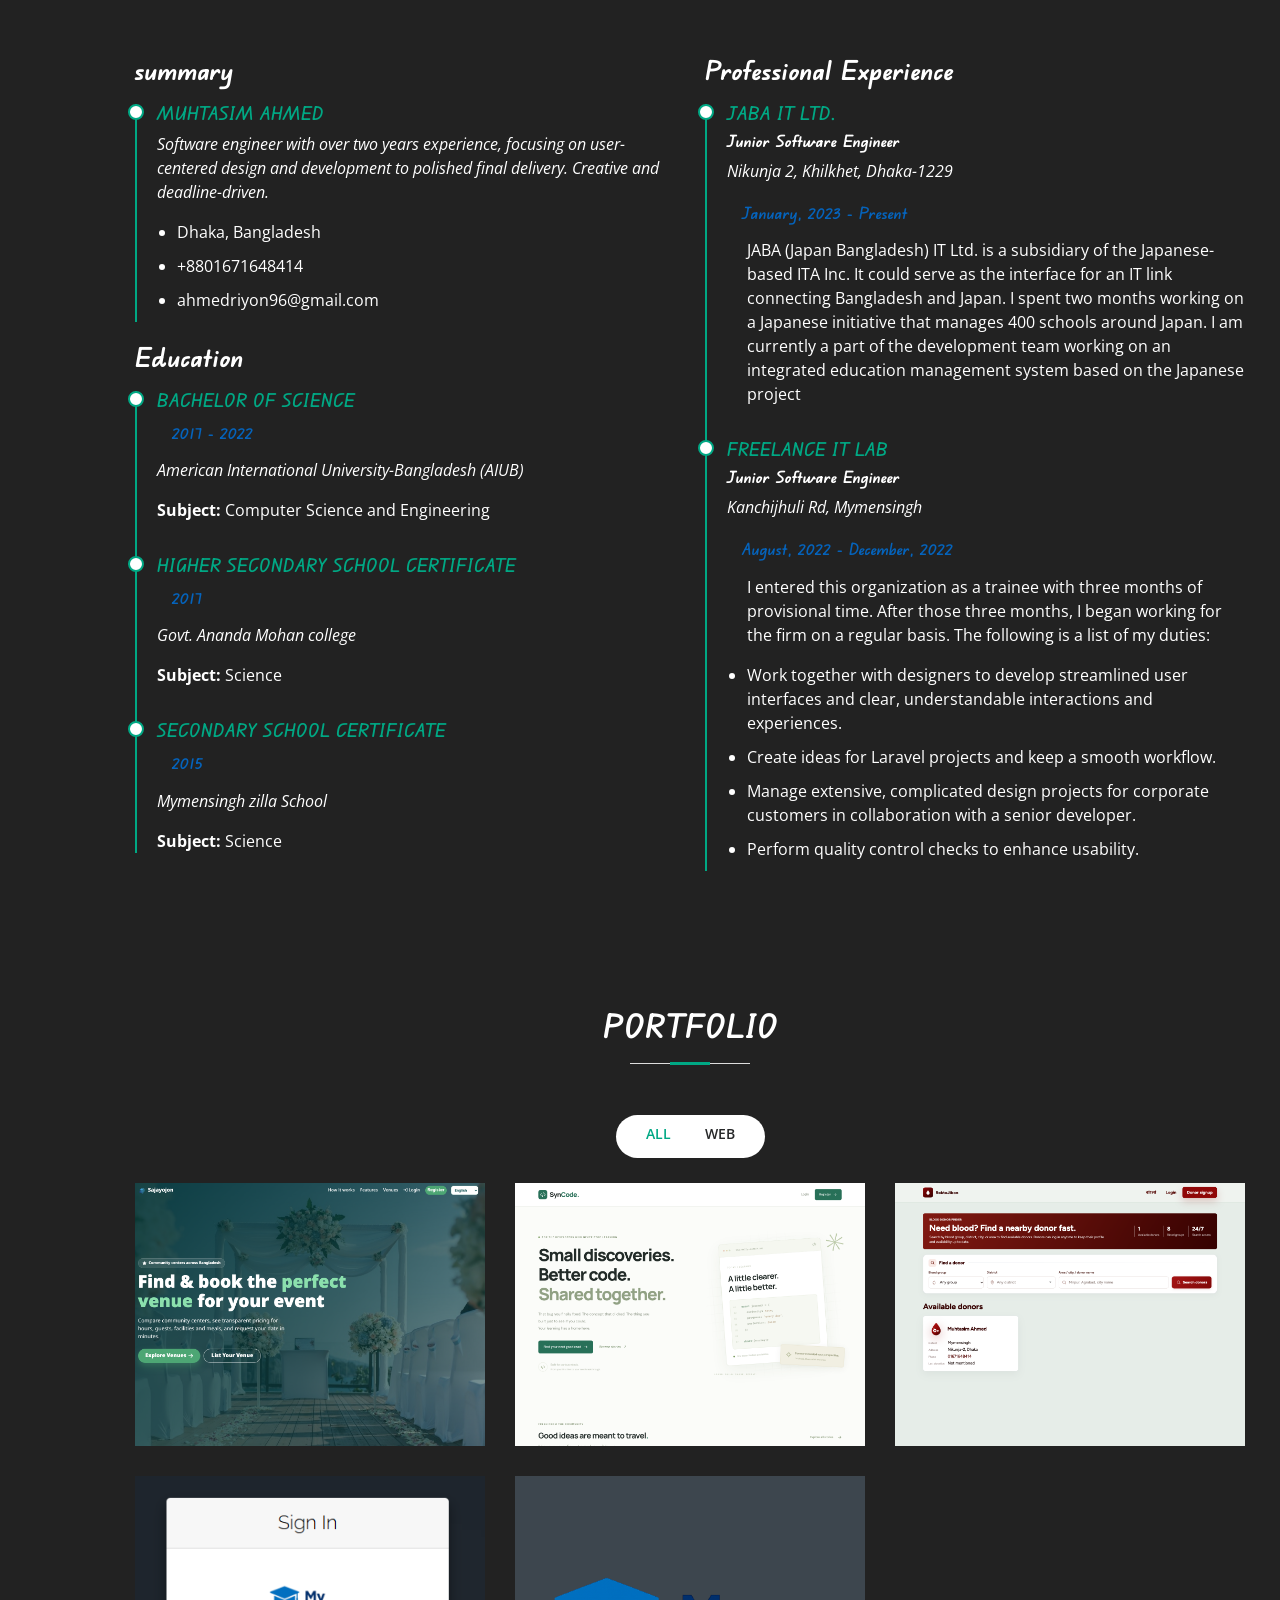
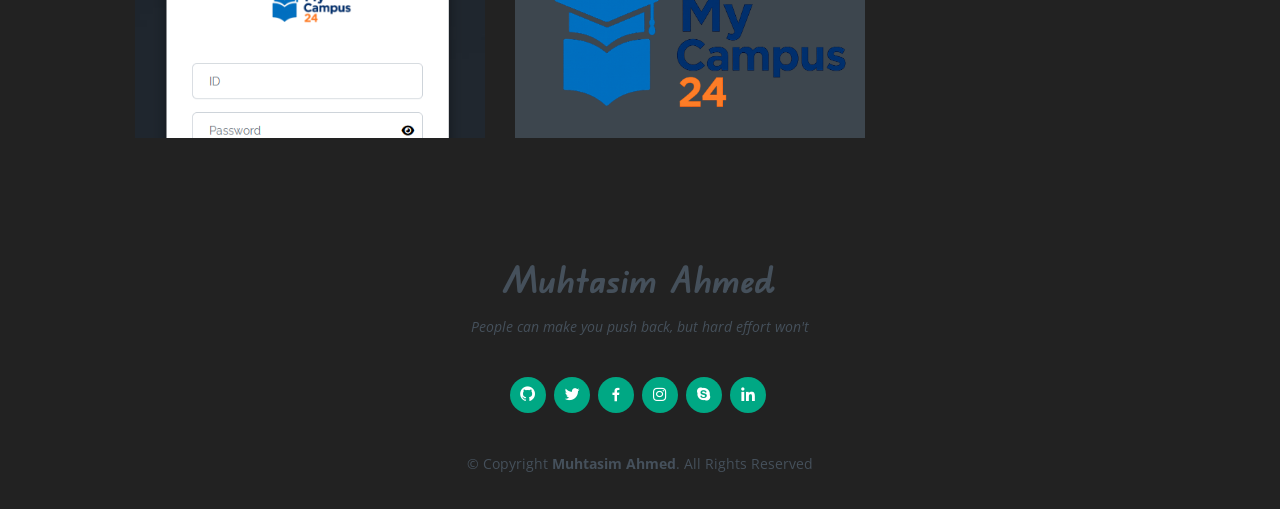
==== commit 684b8895: "17-nov-26" ====
--- a/index.html
+++ b/index.html
@@ -30,8 +30,10 @@
   <link rel="stylesheet" href="https://cdnjs.cloudflare.com/ajax/libs/font-awesome/6.4.2/css/all.min.css" integrity="sha512-z3gLpd7yknf1YoNbCzqRKc4qyor8gaKU1qmn+CShxbuBusANI9QpRohGBreCFkKxLhei6S9CQXFEbbKuqLg0DA==" crossorigin="anonymous" referrerpolicy="no-referrer" />
 
   <!-- Template Main CSS File -->
-  <link href="assets/css/style.css?v=20261111-skills-grid-4" rel="stylesheet">
-  <link href="assets/css/theme.css?v=20261117-uniform-light" rel="stylesheet">
+  <link href="assets/css/style.css?v=20261117-responsive" rel="stylesheet">
+  <link href="assets/css/theme.css?v=20261117-plain-resume" rel="stylesheet">
+  <link href="assets/css/ambient.css?v=20261117" rel="stylesheet">
+  <link href="assets/css/responsive.css?v=20261117" rel="stylesheet">
 
 </head>
 
@@ -48,7 +50,7 @@
   </button>
 
   <!-- ======= Mobile nav toggle button ======= -->
-  <button type="button" class="mobile-nav-toggle d-xl-none"><i class="icofont-navigation-menu"></i></button>
+  <button type="button" class="mobile-nav-toggle d-lg-none" aria-label="Toggle navigation" aria-controls="header" aria-expanded="false"><i class="icofont-navigation-menu" aria-hidden="true"></i></button>
 
   <!-- ======= Header ======= -->
   <header id="header" class="d-flex flex-column justify-content-center">
@@ -1114,7 +1116,8 @@
   <script src="assets/vendor/aos/aos.js"></script>
 
   <!-- Template Main JS File -->
-  <script src="assets/js/main.js"></script>
+  <script src="assets/js/main.js?v=20261117-responsive"></script>
+  <script src="assets/js/ambient.js?v=20261117-visible-glow"></script>
 
 </body>
 
--- a/assets/css/style.css
+++ b/assets/css/style.css
@@ -128,7 +128,7 @@
   overflow-y: auto;
 }
 
-@media (max-width: 992px) {
+@media (max-width: 991.98px) {
   #header {
     width: 300px;
     background: #fff;
@@ -331,7 +331,7 @@
   background: #017561;
 }
 
-@media (max-width: 992px) {
+@media (max-width: 991.98px) {
   #hero {
     text-align: center;
   }
@@ -1336,7 +1336,7 @@
   padding: 15px 0 0 0;
 }
 
-@media (max-width: 992px) {
+@media (max-width: 991.98px) {
   .portfolio-details .portfolio-info {
     padding-top: 20px;
   }
--- a/assets/css/theme.css
+++ b/assets/css/theme.css
@@ -229,7 +229,7 @@
 
 [data-theme="light"] #hero {
   background-color: var(--page-background);
-  background-image: linear-gradient(90deg, var(--page-background) 0%, rgba(245, 246, 248, 0.99) 40%, rgba(245, 246, 248, 0.96) 65%, rgba(245, 246, 248, 0.65) 100%),
+  background-image: linear-gradient(rgba(245, 246, 248, 0.75), rgba(245, 246, 248, 0.75)),
     url("../img/The-Importance-of-Model-Based-Design-in-Embedded-Systems.png");
   background-position: center, 70% center;
   border-bottom: 1px solid #dce1e7;
@@ -330,13 +330,6 @@
   background: #00775d;
 }
 
-[data-theme="light"] .resume .resume-item h5 {
-  padding: 6px 12px;
-  border-radius: 6px;
-  background: #e7ecf2;
-  color: #364152;
-}
-
 [data-theme="light"] #footer {
   background: var(--page-background);
   border-top: 1px solid #dce1e7;
@@ -356,9 +349,9 @@
   color: #fff;
 }
 
-@media (max-width: 992px) {
+@media (max-width: 991.98px) {
   [data-theme="light"] #hero {
-    background-image: linear-gradient(rgba(245, 246, 248, 0.97), rgba(245, 246, 248, 0.97)),
+    background-image: linear-gradient(rgba(245, 246, 248, 0.8), rgba(245, 246, 248, 0.8)),
       url("../img/The-Importance-of-Model-Based-Design-in-Embedded-Systems.png");
   }
 
--- a/assets/css/ambient.css
+++ b/assets/css/ambient.css
@@ -0,0 +1,26 @@
+/* Keep decoration above section backgrounds and below all page content. */
+body {
+  isolation: isolate;
+}
+
+.ambient-background {
+  position: fixed;
+  inset: 0;
+  z-index: 0;
+  width: 100%;
+  height: 100%;
+  pointer-events: none;
+}
+
+#hero > .container,
+#main > section > .container,
+#footer > .container {
+  position: relative;
+  z-index: 1;
+}
+
+@media print {
+  .ambient-background {
+    display: none;
+  }
+}
--- a/assets/css/responsive.css
+++ b/assets/css/responsive.css
@@ -0,0 +1,99 @@
+/* Layout refinements shared by both themes; retain their existing palettes. */
+#hero {
+  height: auto;
+  min-height: 100vh;
+  min-height: 100svh;
+}
+
+#header {
+  overscroll-behavior: contain;
+}
+
+.skill-card__body {
+  min-width: 0;
+}
+
+.about .content li,
+.portfolio-details .portfolio-info li {
+  overflow-wrap: anywhere;
+}
+
+#portfolio-details {
+  padding-top: 88px;
+}
+
+@media (max-width: 991.98px) {
+  #hero {
+    padding: 88px 0 56px;
+  }
+
+  #header {
+    width: min(300px, calc(100vw - 24px));
+    padding-top: 76px;
+    justify-content: flex-start !important;
+  }
+
+  [data-theme="dark"] #header {
+    background: #222;
+    border-right-color: #3b4541;
+  }
+
+  [data-theme="light"] #header {
+    background: var(--page-background);
+  }
+
+  .mobile-nav-toggle {
+    display: inline-flex;
+    align-items: center;
+    justify-content: center;
+    width: 44px;
+    height: 44px;
+    padding: 0;
+    top: 16px;
+    right: 16px;
+  }
+
+  [data-theme="dark"] .mobile-nav-toggle i {
+    color: #d4e5df;
+  }
+
+  .theme-toggle {
+    right: 76px;
+  }
+
+  .about img.img-fluid {
+    display: block;
+    max-width: min(100%, 360px);
+    margin-inline: auto;
+  }
+}
+
+@media (min-width: 992px) and (max-width: 1199.98px) {
+  #hero {
+    padding-left: 112px;
+  }
+}
+
+@media (max-width: 575.98px) {
+  #hero .social-links {
+    display: flex;
+    flex-wrap: wrap;
+    justify-content: center;
+    gap: 8px;
+  }
+
+  #hero .social-links a {
+    display: inline-flex;
+    align-items: center;
+    justify-content: center;
+    width: 40px;
+    min-height: 44px;
+    margin-right: 0;
+  }
+}
+
+@media (max-height: 600px) {
+  #header {
+    justify-content: flex-start !important;
+  }
+}
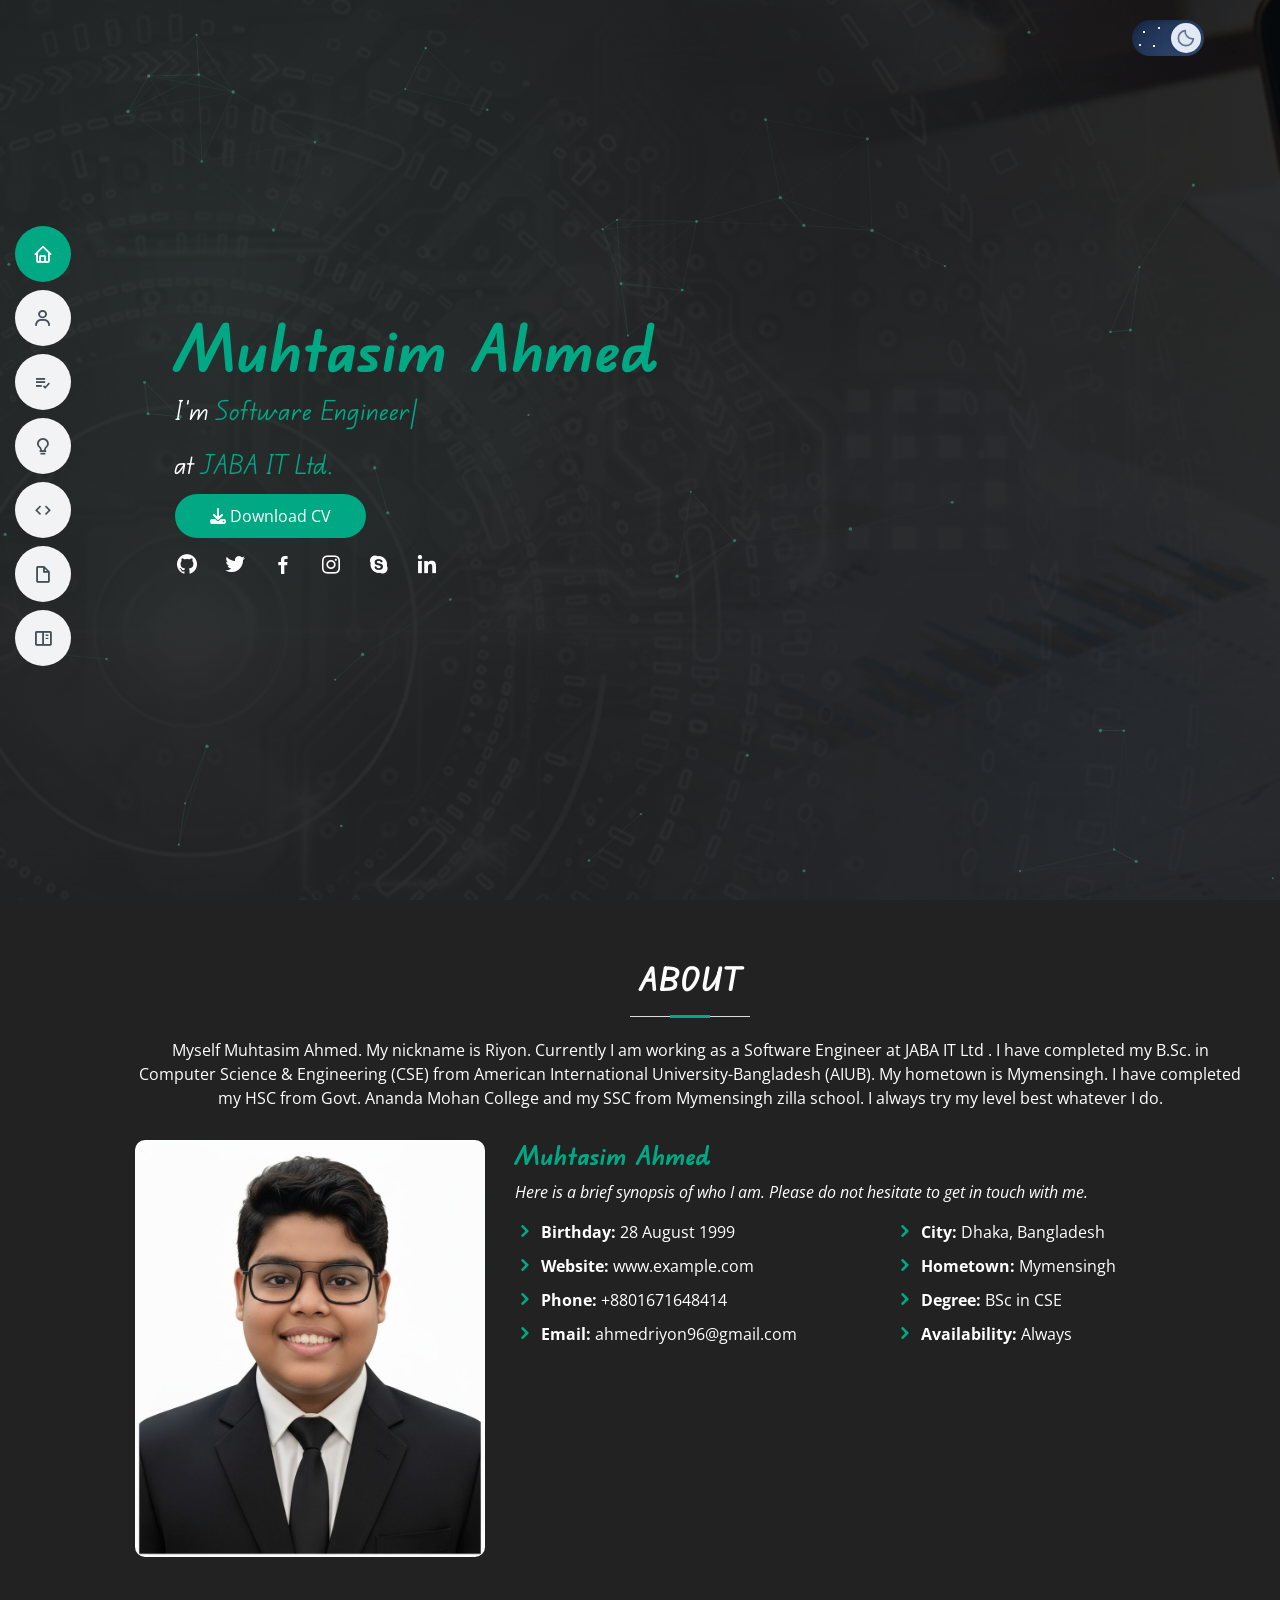
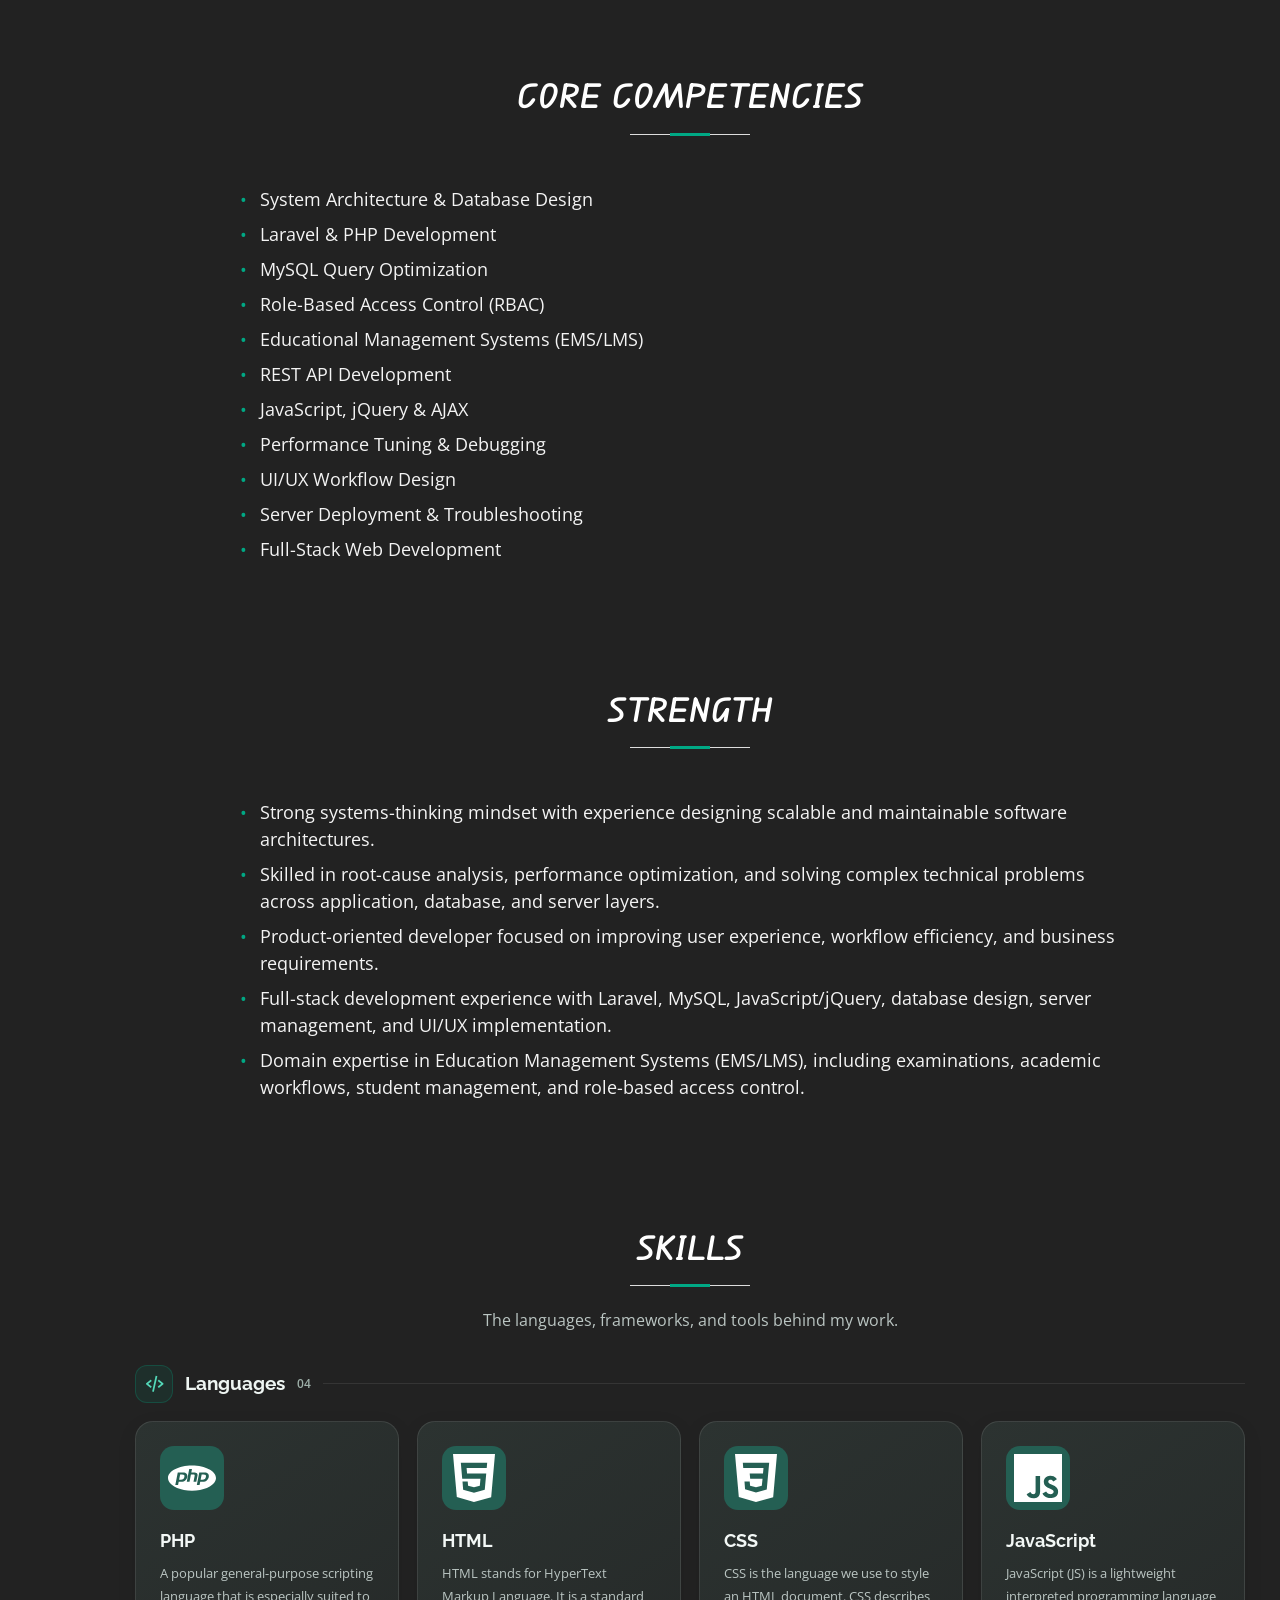
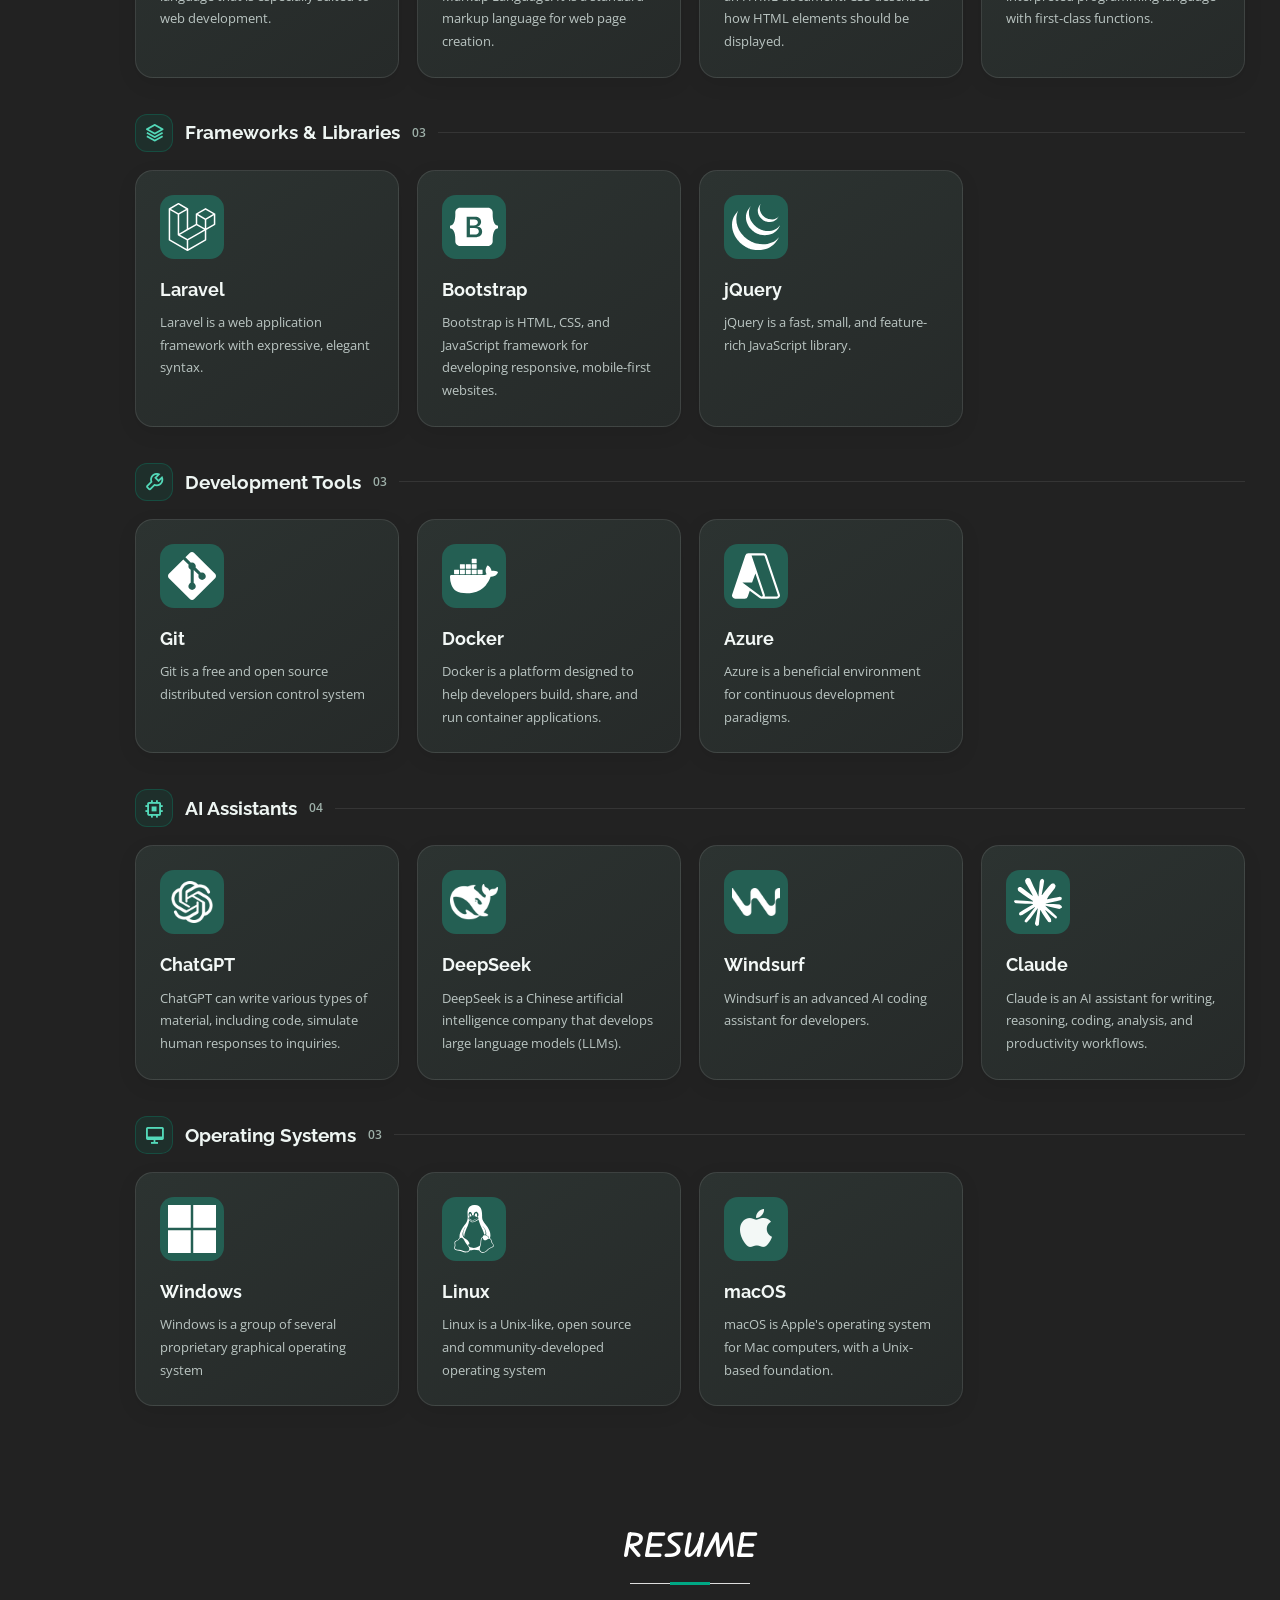
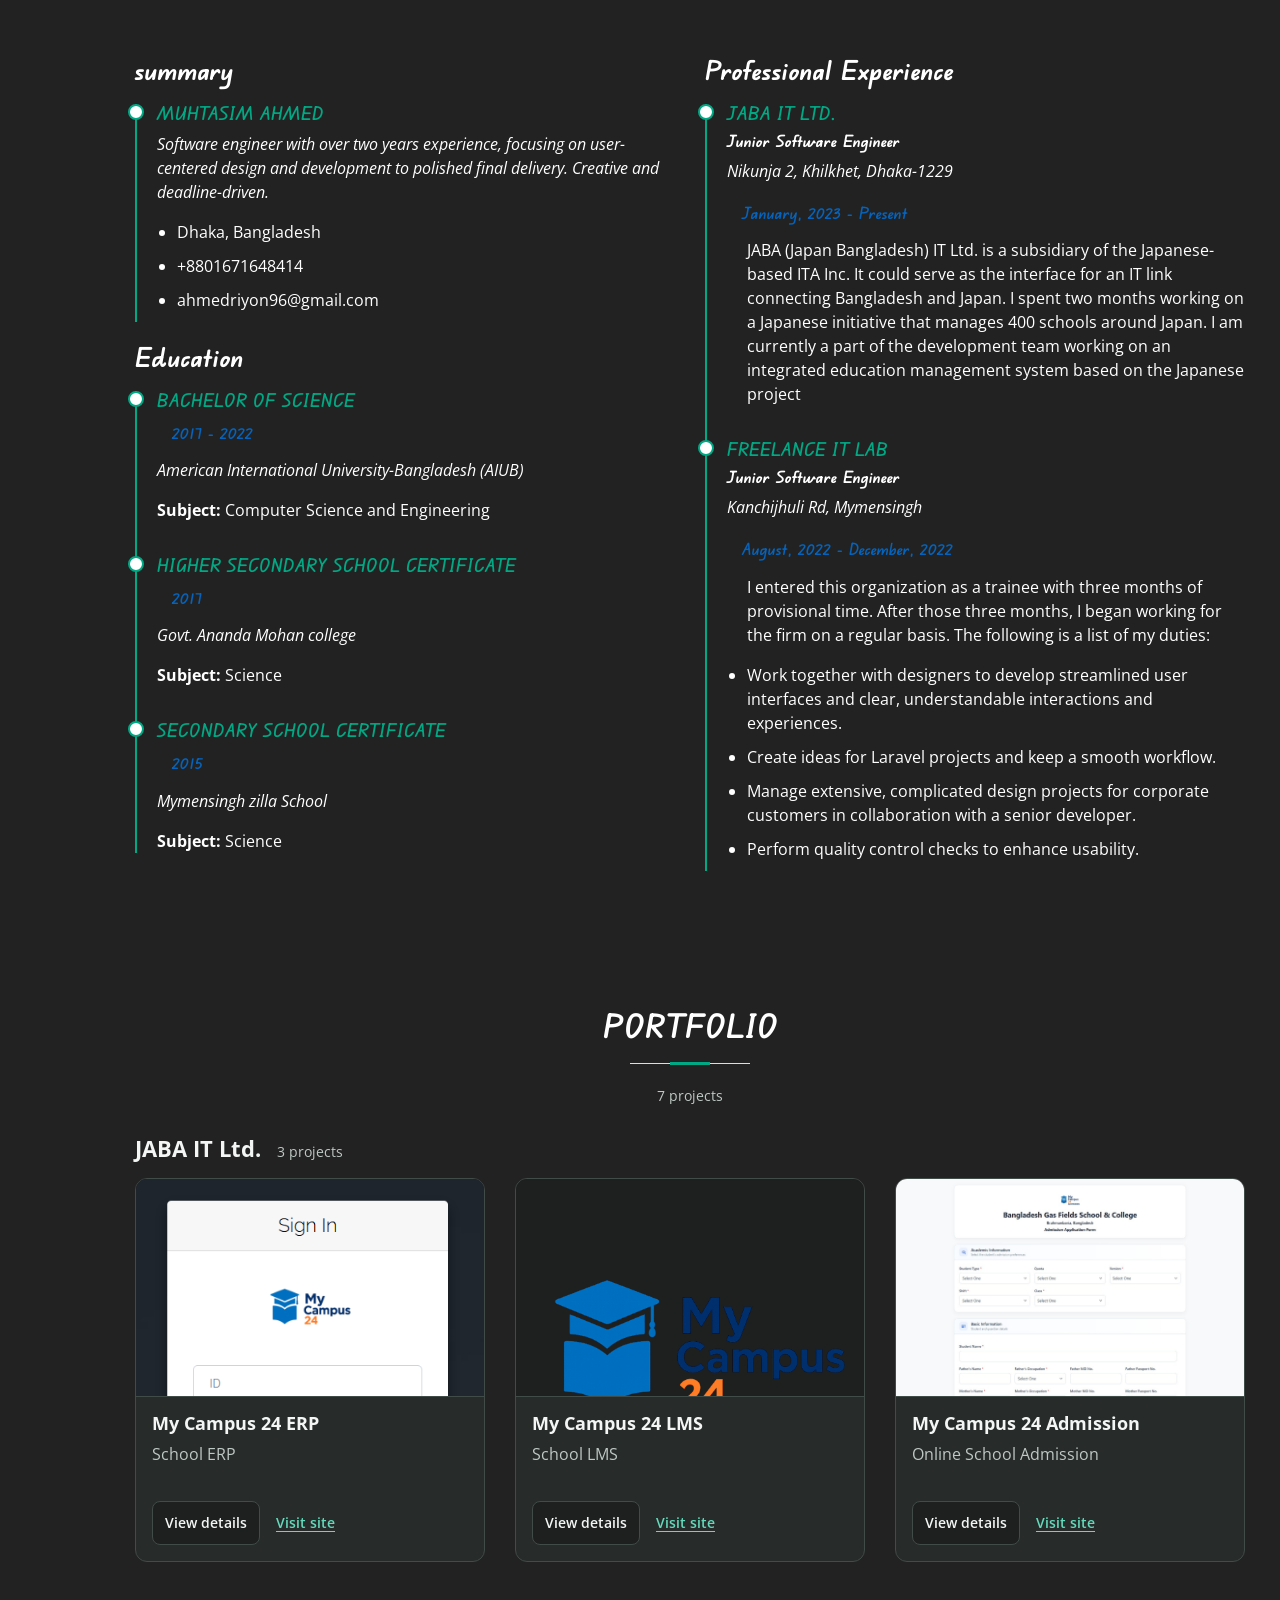
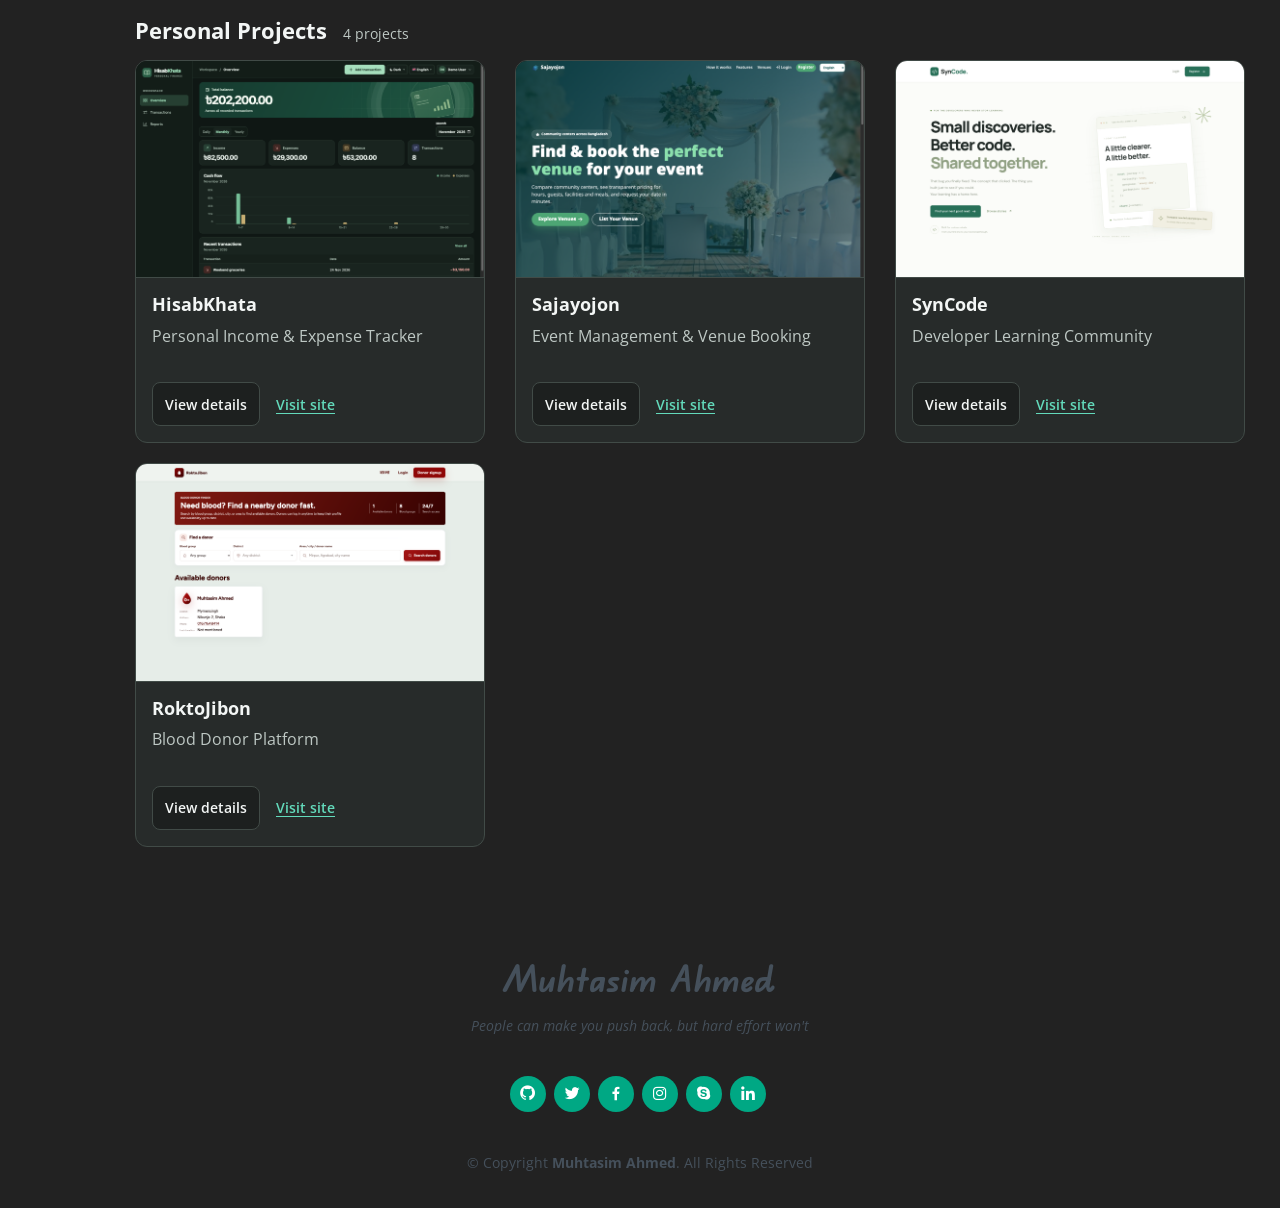
==== commit 4498e267: "redesign portfolio section" ====
--- a/index.html
+++ b/index.html
@@ -22,7 +22,6 @@
   <link href="assets/vendor/bootstrap/css/bootstrap.min.css" rel="stylesheet">
   <link href="assets/vendor/icofont/icofont.min.css" rel="stylesheet">
   <link href="assets/vendor/boxicons/css/boxicons.min.css" rel="stylesheet">
-  <link href="assets/vendor/venobox/venobox.css" rel="stylesheet">
   <link href="assets/vendor/owl.carousel/assets/owl.carousel.min.css" rel="stylesheet">
   <link href="assets/vendor/aos/aos.css" rel="stylesheet">
 
@@ -30,7 +29,7 @@
   <link rel="stylesheet" href="https://cdnjs.cloudflare.com/ajax/libs/font-awesome/6.4.2/css/all.min.css" integrity="sha512-z3gLpd7yknf1YoNbCzqRKc4qyor8gaKU1qmn+CShxbuBusANI9QpRohGBreCFkKxLhei6S9CQXFEbbKuqLg0DA==" crossorigin="anonymous" referrerpolicy="no-referrer" />
 
   <!-- Template Main CSS File -->
-  <link href="assets/css/style.css?v=20261117-responsive" rel="stylesheet">
+  <link href="assets/css/style.css?v=20261126-portfolio-cards" rel="stylesheet">
   <link href="assets/css/theme.css?v=20261117-plain-resume" rel="stylesheet">
   <link href="assets/css/ambient.css?v=20261117" rel="stylesheet">
   <link href="assets/css/responsive.css?v=20261117" rel="stylesheet">
@@ -549,276 +548,206 @@
     <!-- ======= Portfolio Section ======= -->
     <section id="portfolio" class="portfolio section-bg">
       <div class="container" data-aos="fade-up">
-
         <div class="section-title">
           <h2>Portfolio</h2>
-          <!-- <p>Magnam dolores commodi suscipit. Necessitatibus eius consequatur ex aliquid fuga eum quidem. Sit sint
-            consectetur velit. Quisquam quos quisquam cupiditate. Et nemo qui impedit suscipit alias ea. Quia fugiat sit
-            in iste officiis commodi quidem hic quas.</p> -->
-        </div>
-
-        <div class="row">
-          <div class="col-lg-12 d-flex justify-content-center" data-aos="fade-up" data-aos-delay="100">
-            <ul id="portfolio-flters">
-              <li data-filter="*" class="filter-active">All</li>
-              <li data-filter=".filter-web">Web</li>
-              <!-- <li data-filter=".filter-app">App</li> -->
-              <!-- <li data-filter=".filter-card">Card</li> -->
-            </ul>
-          </div>
-        </div>
-
-        <div class="row portfolio-container" data-aos="fade-up" data-aos-delay="200">
-
-          <div class="col-lg-4 col-md-6 portfolio-item filter-web">
-            <div class="portfolio-wrap">
-              <img src="assets/img/portfolio/sajayojon-home.png" class="img-fluid" alt="Sajayojon homepage for event venue discovery and booking" width="1440" height="1000" loading="lazy">
-              <div class="portfolio-info">
-                <h4>Sajayojon</h4>
-                <p>Event Management &amp; Venue Booking</p>
-                <div class="portfolio-links">
-                  <a href="assets/img/portfolio/sajayojon-home.png" data-gall="sajayojonGallery" class="venobox" title="Sajayojon — Homepage" aria-label="View Sajayojon screenshots">
-                    <i class="bx bx-images" aria-hidden="true"></i>
-                  </a>
-                  <a href="https://sajayojon.muhtasimriyon.xyz/" target="_blank" rel="noopener noreferrer" title="Visit Sajayojon" aria-label="Visit Sajayojon website">
-                    <i class="bx bx-link"></i>
-                  </a>
-                </div>
-              </div>
-            </div>
-            <a href="assets/img/portfolio/sajayojon-venues.png" data-gall="sajayojonGallery" class="venobox" title="Sajayojon — Browse venues" hidden></a>
-            <a href="assets/img/portfolio/sajayojon-venue-details.png" data-gall="sajayojonGallery" class="venobox" title="Sajayojon — Venue details and booking" hidden></a>
-            <a href="assets/img/portfolio/sajayojon-login.png" data-gall="sajayojonGallery" class="venobox" title="Sajayojon — Login" hidden></a>
-            <a href="assets/img/portfolio/sajayojon-register.png" data-gall="sajayojonGallery" class="venobox" title="Sajayojon — Registration" hidden></a>
-          </div>
-
-          <div class="col-lg-4 col-md-6 portfolio-item filter-web">
-            <div class="portfolio-wrap">
-              <img src="assets/img/portfolio/syncode-home.png" class="img-fluid" alt="SynCode homepage for a developer learning and article sharing community" width="1440" height="1000" loading="lazy">
-              <div class="portfolio-info">
-                <h4>SynCode</h4>
-                <p>Developer Learning Community</p>
-                <div class="portfolio-links">
-                  <a href="assets/img/portfolio/syncode-home.png" data-gall="syncodeGallery" class="venobox" title="SynCode — Homepage" aria-label="View SynCode screenshots">
-                    <i class="bx bx-images" aria-hidden="true"></i>
-                  </a>
-                  <a href="https://syncode.muhtasimriyon.xyz/" target="_blank" rel="noopener noreferrer" title="Visit SynCode" aria-label="Visit SynCode website">
-                    <i class="bx bx-link"></i>
-                  </a>
-                </div>
-              </div>
-            </div>
-            <a href="assets/img/portfolio/syncode-feed.png" data-gall="syncodeGallery" class="venobox" title="SynCode — Community articles" hidden></a>
-            <a href="assets/img/portfolio/syncode-story.png" data-gall="syncodeGallery" class="venobox" title="SynCode — Article and discussion" hidden></a>
-          </div>
-
-          <div class="col-lg-4 col-md-6 portfolio-item filter-web">
-            <div class="portfolio-wrap">
-              <img src="assets/img/portfolio/roktojibon-home.png" class="img-fluid" alt="RoktoJibon homepage with blood donor search">
-              <div class="portfolio-info">
-                <h4>RoktoJibon</h4>
-                <p>Blood Donor Platform</p>
-                <div class="portfolio-links">
-                  <a href="assets/img/portfolio/roktojibon-home.png" data-gall="roktojibonGallery" class="venobox" title="RoktoJibon — Homepage and donor search" aria-label="View RoktoJibon screenshots">
-                    <i class="bx bx-images" aria-hidden="true"></i>
-                  </a>
-                  <a href="https://roktojibon.muhtasimriyon.xyz/" target="_blank" rel="noopener noreferrer" title="Visit RoktoJibon" aria-label="Visit RoktoJibon website">
-                    <i class="bx bx-link"></i>
-                  </a>
-                </div>
-              </div>
-            </div>
-            <a href="assets/img/portfolio/roktojibon-login.png" data-gall="roktojibonGallery" class="venobox" title="RoktoJibon — Donor login" hidden></a>
-            <a href="assets/img/portfolio/roktojibon-register.png" data-gall="roktojibonGallery" class="venobox" title="RoktoJibon — Donor registration" hidden></a>
-          </div>
-
-          <div class="col-lg-4 col-md-6 portfolio-item filter-web">
-            <div class="portfolio-wrap">
-              <img src="assets/img/portfolio/mycampus24_login.png" class="img-fluid" alt="">
-              <div class="portfolio-info">
-                <h4>My Campus 24</h4>
-                <p>School ERP</p>
-                <div class="portfolio-links">
-                  <a href="assets/img/portfolio/schoolerp.jpg" data-gall="portfolioGallery" class="venobox" title="My Campus 24">
-                    <i class="bx bx-images" aria-hidden="true"></i>
-                  </a>
-                  <a href="https://mycampus24.com/" target="_blank" data-gall="portfolioDetailsGallery" title="School ERP">
-                    <i class="bx bx-link"></i>
-                  </a>
-                </div>
-              </div>
-            </div>
-          </div>
-
-          <div class="col-lg-4 col-md-6 portfolio-item filter-web">
-            <div class="portfolio-wrap">
-              <img src="assets/img/portfolio/mycampus24_logo.png" class="img-fluid" alt="">
-              <div class="portfolio-info">
-                <h4>My Campus 24 LMS</h4>
-                <p>School LMS</p>
-                <div class="portfolio-links">
-                  <a href="assets/img/portfolio/schoollms.jpg" data-gall="portfolioGallery" class="venobox" title="My Campus 24 LMS">
-                    <i class="bx bx-images" aria-hidden="true"></i>
-                  </a>
-                  <a href="https://mycampus24.com/" target="_blank" data-gall="portfolioDetailsGallery" title="School LMS">
-                    <i class="bx bx-link"></i>
-                  </a>
-                </div>
-              </div>
-            </div>
-          </div>
-
-          <!-- <div class="col-lg-4 col-md-6 portfolio-item filter-app">
-            <div class="portfolio-wrap">
-              <img src="assets/img/portfolio/portfolio-1.jpg" class="img-fluid" alt="">
-              <div class="portfolio-info">
-                <h4>App 1</h4>
-                <p>App</p>
-                <div class="portfolio-links">
-                  <a href="assets/img/portfolio/portfolio-1.jpg" data-gall="portfolioGallery" class="venobox" title="App 1">
-                    <i class="bx bx-plus"></i>
-                  </a>
-                  <a href="portfolio-details.html" data-gall="portfolioDetailsGallery" data-vbtype="iframe" class="venobox" title="Portfolio Details">
-                    <i class="bx bx-link"></i>
-                  </a>
-                </div>
-              </div>
-            </div>
-          </div> -->
-
-          <!-- <div class="col-lg-4 col-md-6 portfolio-item filter-web">
-            <div class="portfolio-wrap">
-              <img src="assets/img/portfolio/portfolio-2.jpg" class="img-fluid" alt="">
-              <div class="portfolio-info">
-                <h4>Web 3</h4>
-                <p>Web</p>
-                <div class="portfolio-links">
-                  <a href="assets/img/portfolio/portfolio-2.jpg" data-gall="portfolioGallery" class="venobox" title="Web 3">
-                    <i class="bx bx-plus"></i>
-                  </a>
-                  <a href="portfolio-details.html" data-gall="portfolioDetailsGallery" data-vbtype="iframe" class="venobox" title="Portfolio Details">
-                    <i class="bx bx-link"></i>
-                  </a>
-                </div>
-              </div>
-            </div>
-          </div> -->
-
-          <!-- <div class="col-lg-4 col-md-6 portfolio-item filter-app">
-            <div class="portfolio-wrap">
-              <img src="assets/img/portfolio/portfolio-3.jpg" class="img-fluid" alt="">
-              <div class="portfolio-info">
-                <h4>App 2</h4>
-                <p>App</p>
-                <div class="portfolio-links">
-                  <a href="assets/img/portfolio/portfolio-3.jpg" data-gall="portfolioGallery" class="venobox"
-                    title="App 2"><i class="bx bx-plus"></i></a>
-                  <a href="portfolio-details.html" data-gall="portfolioDetailsGallery" data-vbtype="iframe"
-                    class="venobox" title="Portfolio Details"><i class="bx bx-link"></i></a>
-                </div>
-              </div>
-            </div>
-          </div>
-
-          <div class="col-lg-4 col-md-6 portfolio-item filter-card">
-            <div class="portfolio-wrap">
-              <img src="assets/img/portfolio/portfolio-4.jpg" class="img-fluid" alt="">
-              <div class="portfolio-info">
-                <h4>Card 2</h4>
-                <p>Card</p>
-                <div class="portfolio-links">
-                  <a href="assets/img/portfolio/portfolio-4.jpg" data-gall="portfolioGallery" class="venobox"
-                    title="Card 2"><i class="bx bx-plus"></i></a>
-                  <a href="portfolio-details.html" data-gall="portfolioDetailsGallery" data-vbtype="iframe"
-                    class="venobox" title="Portfolio Details"><i class="bx bx-link"></i></a>
-                </div>
-              </div>
-            </div>
-          </div>
-
-          <div class="col-lg-4 col-md-6 portfolio-item filter-web">
-            <div class="portfolio-wrap">
-              <img src="assets/img/portfolio/portfolio-5.jpg" class="img-fluid" alt="">
-              <div class="portfolio-info">
-                <h4>Web 2</h4>
-                <p>Web</p>
-                <div class="portfolio-links">
-                  <a href="assets/img/portfolio/portfolio-5.jpg" data-gall="portfolioGallery" class="venobox"
-                    title="Web 2"><i class="bx bx-plus"></i></a>
-                  <a href="portfolio-details.html" data-gall="portfolioDetailsGallery" data-vbtype="iframe"
-                    class="venobox" title="Portfolio Details"><i class="bx bx-link"></i></a>
-                </div>
-              </div>
-            </div>
-          </div>
-
-          <div class="col-lg-4 col-md-6 portfolio-item filter-app">
-            <div class="portfolio-wrap">
-              <img src="assets/img/portfolio/portfolio-6.jpg" class="img-fluid" alt="">
-              <div class="portfolio-info">
-                <h4>App 3</h4>
-                <p>App</p>
-                <div class="portfolio-links">
-                  <a href="assets/img/portfolio/portfolio-6.jpg" data-gall="portfolioGallery" class="venobox"
-                    title="App 3"><i class="bx bx-plus"></i></a>
-                  <a href="portfolio-details.html" data-gall="portfolioDetailsGallery" data-vbtype="iframe"
-                    class="venobox" title="Portfolio Details"><i class="bx bx-link"></i></a>
-                </div>
-              </div>
-            </div>
-          </div>
-
-          <div class="col-lg-4 col-md-6 portfolio-item filter-card">
-            <div class="portfolio-wrap">
-              <img src="assets/img/portfolio/portfolio-7.jpg" class="img-fluid" alt="">
-              <div class="portfolio-info">
-                <h4>Card 1</h4>
-                <p>Card</p>
-                <div class="portfolio-links">
-                  <a href="assets/img/portfolio/portfolio-7.jpg" data-gall="portfolioGallery" class="venobox"
-                    title="Card 1"><i class="bx bx-plus"></i></a>
-                  <a href="portfolio-details.html" data-gall="portfolioDetailsGallery" data-vbtype="iframe"
-                    class="venobox" title="Portfolio Details"><i class="bx bx-link"></i></a>
-                </div>
-              </div>
-            </div>
-          </div>
-
-          <div class="col-lg-4 col-md-6 portfolio-item filter-card">
-            <div class="portfolio-wrap">
-              <img src="assets/img/portfolio/portfolio-8.jpg" class="img-fluid" alt="">
-              <div class="portfolio-info">
-                <h4>Card 3</h4>
-                <p>Card</p>
-                <div class="portfolio-links">
-                  <a href="assets/img/portfolio/portfolio-8.jpg" data-gall="portfolioGallery" class="venobox"
-                    title="Card 3"><i class="bx bx-plus"></i></a>
-                  <a href="portfolio-details.html" data-gall="portfolioDetailsGallery" data-vbtype="iframe"
-                    class="venobox" title="Portfolio Details"><i class="bx bx-link"></i></a>
-                </div>
-              </div>
-            </div>
-          </div>
-
-          <div class="col-lg-4 col-md-6 portfolio-item filter-web">
-            <div class="portfolio-wrap">
-              <img src="assets/img/portfolio/portfolio-9.jpg" class="img-fluid" alt="">
-              <div class="portfolio-info">
-                <h4>Web 3</h4>
-                <p>Web</p>
-                <div class="portfolio-links">
-                  <a href="assets/img/portfolio/portfolio-9.jpg" data-gall="portfolioGallery" class="venobox"
-                    title="Web 3"><i class="bx bx-plus"></i></a>
-                  <a href="portfolio-details.html" data-gall="portfolioDetailsGallery" data-vbtype="iframe"
-                    class="venobox" title="Portfolio Details"><i class="bx bx-link"></i></a>
-                </div>
-              </div>
-            </div>
-          </div> -->
-
-        </div>
-
-      </div>
+          <p data-project-count hidden></p>
+        </div>
+
+        <div class="portfolio-group" aria-labelledby="jabait-projects">
+          <div class="portfolio-group-heading">
+            <h3 id="jabait-projects">JABA IT Ltd.</h3>
+            <span data-project-count hidden></span>
+          </div>
+          <div class="row">
+            <div class="col-lg-4 col-md-6 portfolio-item">
+              <article class="portfolio-card">
+                <div class="portfolio-cover">
+                  <img src="assets/img/portfolio/mycampus24_login.png" alt="My Campus 24 ERP login screen" loading="lazy">
+                </div>
+                <div class="portfolio-card-body">
+                  <h4>My Campus 24 ERP</h4>
+                  <p>School ERP</p>
+                  <div class="portfolio-actions">
+                    <button type="button" class="portfolio-action" data-project-details aria-haspopup="dialog" aria-label="View My Campus 24 ERP details">View details</button>
+                    <a href="https://mycampus24.com/" class="portfolio-visit" target="_blank" rel="noopener noreferrer" aria-label="Visit My Campus 24 ERP website">Visit site</a>
+                  </div>
+                </div>
+                <p class="portfolio-description" hidden>An education management system that brings school administration and academic operations into one platform.</p>
+                <div class="portfolio-screenshots" hidden>
+                  <a href="assets/img/portfolio/schoolerp.jpg">School ERP interface</a>
+                </div>
+              </article>
+            </div>
+
+            <div class="col-lg-4 col-md-6 portfolio-item">
+              <article class="portfolio-card">
+                <div class="portfolio-cover">
+                  <img src="assets/img/portfolio/mycampus24_logo.png" alt="My Campus 24 logo" loading="lazy">
+                </div>
+                <div class="portfolio-card-body">
+                  <h4>My Campus 24 LMS</h4>
+                  <p>School LMS</p>
+                  <div class="portfolio-actions">
+                    <button type="button" class="portfolio-action" data-project-details aria-haspopup="dialog" aria-label="View My Campus 24 LMS details">View details</button>
+                    <a href="https://mycampus24.com/" class="portfolio-visit" target="_blank" rel="noopener noreferrer" aria-label="Visit My Campus 24 LMS website">Visit site</a>
+                  </div>
+                </div>
+                <p class="portfolio-description" hidden>A learning management system for organizing online classes and learning activities.</p>
+                <div class="portfolio-screenshots" hidden>
+                  <a href="assets/img/portfolio/schoollms.jpg">School LMS interface</a>
+                </div>
+              </article>
+            </div>
+
+            <div class="col-lg-4 col-md-6 portfolio-item">
+              <article class="portfolio-card">
+                <div class="portfolio-cover">
+                  <img src="assets/img/portfolio/mycampus24-admission-application.jpg" alt="My Campus 24 admission application form" loading="lazy">
+                </div>
+                <div class="portfolio-card-body">
+                  <h4>My Campus 24 Admission</h4>
+                  <p>Online School Admission</p>
+                  <div class="portfolio-actions">
+                    <button type="button" class="portfolio-action" data-project-details aria-haspopup="dialog" aria-label="View My Campus 24 Admission details">View details</button>
+                    <a href="https://admission.mycampus24.com/login" class="portfolio-visit" target="_blank" rel="noopener noreferrer" aria-label="Visit My Campus 24 Admission website">Visit site</a>
+                  </div>
+                </div>
+                <p class="portfolio-description" hidden>An online admission form that collects academic and guardian information, contact details, and supporting documents before applicants review and confirm their submission.</p>
+                <div class="portfolio-screenshots" hidden>
+                  <a href="assets/img/portfolio/mycampus24-admission-application.jpg">Application form</a>
+                  <a href="assets/img/portfolio/mycampus24-admission-contact.jpg">Contact, siblings, and previous school</a>
+                  <a href="assets/img/portfolio/mycampus24-admission-documents.jpg">Health information, uploads, and verification</a>
+                </div>
+              </article>
+            </div>
+          </div>
+        </div>
+
+        <div class="portfolio-group" aria-labelledby="personal-projects">
+          <div class="portfolio-group-heading">
+            <h3 id="personal-projects">Personal Projects</h3>
+            <span data-project-count hidden></span>
+          </div>
+          <div class="row">
+            <div class="col-lg-4 col-md-6 portfolio-item">
+              <article class="portfolio-card">
+                <div class="portfolio-cover">
+                  <img src="assets/img/portfolio/hisabkhata-overview.png" alt="HisabKhata overview with income, expenses, and balance" loading="lazy">
+                </div>
+                <div class="portfolio-card-body">
+                  <h4>HisabKhata</h4>
+                  <p>Personal Income &amp; Expense Tracker</p>
+                  <div class="portfolio-actions">
+                    <button type="button" class="portfolio-action" data-project-details aria-haspopup="dialog" aria-label="View HisabKhata details">View details</button>
+                    <a href="https://hisabkhata.muhtasimriyon.xyz/" class="portfolio-visit" target="_blank" rel="noopener noreferrer" aria-label="Visit HisabKhata website">Visit site</a>
+                  </div>
+                </div>
+                <p class="portfolio-description" hidden>Track income and expenses in BDT, review balances and cash flow, and export transactions from daily, monthly, or yearly reports.</p>
+                <div class="portfolio-screenshots" hidden>
+                  <a href="assets/img/portfolio/hisabkhata-overview.png">Monthly overview</a>
+                  <a href="assets/img/portfolio/hisabkhata-transactions.png">Transaction calendar</a>
+                  <a href="assets/img/portfolio/hisabkhata-reports.png">Monthly reports</a>
+                </div>
+              </article>
+            </div>
+
+            <div class="col-lg-4 col-md-6 portfolio-item">
+              <article class="portfolio-card">
+                <div class="portfolio-cover">
+                  <img src="assets/img/portfolio/sajayojon-home.png" alt="Sajayojon venue discovery homepage" loading="lazy">
+                </div>
+                <div class="portfolio-card-body">
+                  <h4>Sajayojon</h4>
+                  <p>Event Management &amp; Venue Booking</p>
+                  <div class="portfolio-actions">
+                    <button type="button" class="portfolio-action" data-project-details aria-haspopup="dialog" aria-label="View Sajayojon details">View details</button>
+                    <a href="https://sajayojon.muhtasimriyon.xyz/" class="portfolio-visit" target="_blank" rel="noopener noreferrer" aria-label="Visit Sajayojon website">Visit site</a>
+                  </div>
+                </div>
+                <p class="portfolio-description" hidden>Browse event venues, compare their details, and book a venue for an event.</p>
+                <div class="portfolio-screenshots" hidden>
+                  <a href="assets/img/portfolio/sajayojon-home.png">Homepage</a>
+                  <a href="assets/img/portfolio/sajayojon-venues.png">Browse venues</a>
+                  <a href="assets/img/portfolio/sajayojon-venue-details.png">Venue details and booking</a>
+                  <a href="assets/img/portfolio/sajayojon-login.png">Login</a>
+                  <a href="assets/img/portfolio/sajayojon-register.png">Registration</a>
+                </div>
+              </article>
+            </div>
+
+            <div class="col-lg-4 col-md-6 portfolio-item">
+              <article class="portfolio-card">
+                <div class="portfolio-cover">
+                  <img src="assets/img/portfolio/syncode-home.png" alt="SynCode developer community homepage" loading="lazy">
+                </div>
+                <div class="portfolio-card-body">
+                  <h4>SynCode</h4>
+                  <p>Developer Learning Community</p>
+                  <div class="portfolio-actions">
+                    <button type="button" class="portfolio-action" data-project-details aria-haspopup="dialog" aria-label="View SynCode details">View details</button>
+                    <a href="https://syncode.muhtasimriyon.xyz/" class="portfolio-visit" target="_blank" rel="noopener noreferrer" aria-label="Visit SynCode website">Visit site</a>
+                  </div>
+                </div>
+                <p class="portfolio-description" hidden>A community for developers to share articles, discover posts from other developers, and discuss what they learn.</p>
+                <div class="portfolio-screenshots" hidden>
+                  <a href="assets/img/portfolio/syncode-home.png">Homepage</a>
+                  <a href="assets/img/portfolio/syncode-feed.png">Community articles</a>
+                  <a href="assets/img/portfolio/syncode-story.png">Article and discussion</a>
+                </div>
+              </article>
+            </div>
+
+            <div class="col-lg-4 col-md-6 portfolio-item">
+              <article class="portfolio-card">
+                <div class="portfolio-cover">
+                  <img src="assets/img/portfolio/roktojibon-home.png" alt="RoktoJibon homepage with donor search" loading="lazy">
+                </div>
+                <div class="portfolio-card-body">
+                  <h4>RoktoJibon</h4>
+                  <p>Blood Donor Platform</p>
+                  <div class="portfolio-actions">
+                    <button type="button" class="portfolio-action" data-project-details aria-haspopup="dialog" aria-label="View RoktoJibon details">View details</button>
+                    <a href="https://roktojibon.muhtasimriyon.xyz/" class="portfolio-visit" target="_blank" rel="noopener noreferrer" aria-label="Visit RoktoJibon website">Visit site</a>
+                  </div>
+                </div>
+                <p class="portfolio-description" hidden>Search for blood donors and register as a donor so people looking for blood can find you.</p>
+                <div class="portfolio-screenshots" hidden>
+                  <a href="assets/img/portfolio/roktojibon-home.png">Homepage and donor search</a>
+                  <a href="assets/img/portfolio/roktojibon-login.png">Donor login</a>
+                  <a href="assets/img/portfolio/roktojibon-register.png">Donor registration</a>
+                </div>
+              </article>
+            </div>
+          </div>
+        </div>
+      </div>
+
+      <dialog class="portfolio-dialog" aria-labelledby="portfolio-dialog-title" aria-describedby="portfolio-dialog-description">
+        <div class="portfolio-dialog-content">
+          <div class="portfolio-dialog-heading">
+            <div>
+              <p class="portfolio-dialog-group"></p>
+              <h3 id="portfolio-dialog-title"></h3>
+            </div>
+            <form method="dialog">
+              <button type="submit" class="portfolio-close" aria-label="Close project details" autofocus><i class="bx bx-x" aria-hidden="true"></i></button>
+            </form>
+          </div>
+          <p id="portfolio-dialog-description"></p>
+          <a class="portfolio-visit portfolio-dialog-visit" target="_blank" rel="noopener noreferrer">Visit site</a>
+          <figure class="portfolio-gallery">
+            <img alt="">
+            <figcaption aria-live="polite"></figcaption>
+          </figure>
+          <div class="portfolio-gallery-footer">
+            <div class="portfolio-gallery-controls" hidden>
+              <button type="button" class="portfolio-action" data-gallery-step="-1">Previous</button>
+              <button type="button" class="portfolio-action" data-gallery-step="1">Next</button>
+            </div>
+            <a class="portfolio-visit portfolio-gallery-original" target="_blank" rel="noopener noreferrer">Open full-size screenshot</a>
+          </div>
+        </div>
+      </dialog>
     </section>
     <!-- End Portfolio Section -->
 
@@ -1109,14 +1038,12 @@
   <script src="assets/vendor/php-email-form/validate.js"></script>
   <script src="assets/vendor/waypoints/jquery.waypoints.min.js"></script>
   <script src="assets/vendor/counterup/counterup.min.js"></script>
-  <script src="assets/vendor/isotope-layout/isotope.pkgd.min.js"></script>
-  <script src="assets/vendor/venobox/venobox.min.js"></script>
   <script src="assets/vendor/owl.carousel/owl.carousel.min.js"></script>
   <script src="assets/vendor/typed.js/typed.min.js"></script>
   <script src="assets/vendor/aos/aos.js"></script>
 
   <!-- Template Main JS File -->
-  <script src="assets/js/main.js?v=20261117-responsive"></script>
+  <script src="assets/js/main.js?v=20261126-portfolio"></script>
   <script src="assets/js/ambient.js?v=20261117-visible-glow"></script>
 
 </body>
--- a/assets/css/style.css
+++ b/assets/css/style.css
@@ -743,171 +743,212 @@
 /*--------------------------------------------------------------
 # Portfolio
 --------------------------------------------------------------*/
-.portfolio .portfolio-item {
-  margin-bottom: 30px;
-}
-
-.portfolio #portfolio-flters {
-  padding: 0;
-  margin: 0 auto 25px auto;
-  list-style: none;
-  text-align: center;
-  background: #fff;
-  border-radius: 50px;
-  padding: 2px 15px;
-}
-
-.portfolio #portfolio-flters li {
-  cursor: pointer;
-  display: inline-block;
-  padding: 10px 15px;
-  font-size: 14px;
-  font-weight: 600;
-  line-height: 1;
-  text-transform: uppercase;
-  color: #272829;
-  margin-bottom: 5px;
-  transition: all 0.3s ease-in-out;
-}
-
-.portfolio #portfolio-flters li:hover,
-.portfolio #portfolio-flters li.filter-active {
-  color: #00A884;
-}
-
-.portfolio #portfolio-flters li:last-child {
-  margin-right: 0;
-}
-
-.portfolio .portfolio-wrap {
-  height: 0;
-  padding-top: 75%;
-  transition: 0.3s;
+.portfolio {
+  --portfolio-surface: #272b2a;
+  --portfolio-preview: #1d201f;
+  --portfolio-border: #414b47;
+  --portfolio-text: #f3f6f5;
+  --portfolio-muted: #bec8c4;
+  --portfolio-accent: #63dabb;
+}
+
+[data-theme="light"] .portfolio {
+  --portfolio-surface: #fff;
+  --portfolio-preview: #edf0f2;
+  --portfolio-border: #dce1e7;
+  --portfolio-text: #142238;
+  --portfolio-muted: #4d5d6b;
+  --portfolio-accent: #00775d;
+}
+
+.portfolio-group + .portfolio-group {
+  margin-top: 36px;
+}
+
+.portfolio-group-heading {
+  display: flex;
+  flex-wrap: wrap;
+  align-items: baseline;
+  gap: 8px 16px;
+  margin-bottom: 16px;
+}
+
+.portfolio-group-heading h3,
+.portfolio-card h4,
+.portfolio-dialog h3 {
+  margin: 0;
+  color: var(--portfolio-text);
+  font-family: "Open Sans", sans-serif;
+  font-weight: 700;
+}
+
+.portfolio-group-heading h3,
+.portfolio-dialog h3 {
+  font-size: 1.35rem;
+}
+
+.portfolio [data-project-count],
+.portfolio-gallery figcaption,
+.portfolio-dialog-group {
+  color: var(--portfolio-muted);
+  font-size: 0.875rem;
+}
+
+.portfolio-item {
+  display: flex;
+  margin-bottom: 20px;
+}
+
+.portfolio-card {
+  display: flex;
+  flex: 1;
+  flex-direction: column;
+  min-width: 0;
+  overflow: hidden;
+  border: 1px solid var(--portfolio-border);
+  border-radius: 12px;
+  background: var(--portfolio-surface);
+}
+
+.portfolio-cover {
   position: relative;
-  overflow: hidden;
-  z-index: 1;
-  background: rgba(69, 80, 91, 0.8);
-}
-
-.portfolio .portfolio-wrap > img {
+  flex: none;
+  aspect-ratio: 16 / 10;
+  background: var(--portfolio-preview);
+  border-bottom: 1px solid var(--portfolio-border);
+}
+
+.portfolio-cover img {
   position: absolute;
-  top: 0;
-  left: 0;
-  display: block;
+  inset: 0;
   width: 100%;
   height: 100%;
   object-fit: cover;
   object-position: top center;
 }
 
-.portfolio .portfolio-wrap::before {
-  content: "";
-  background: rgba(255, 255, 255, 0.7);
-  position: absolute;
-  left: 30px;
-  right: 30px;
-  top: 30px;
-  bottom: 30px;
-  transition: all ease-in-out 0.3s;
-  z-index: 2;
-  opacity: 0;
-}
-
-.portfolio .portfolio-wrap .portfolio-info {
-  opacity: 0;
-  position: absolute;
-  top: 0;
-  left: 0;
-  right: 0;
-  bottom: 0;
-  text-align: center;
-  z-index: 3;
-  transition: all ease-in-out 0.3s;
+.portfolio-card-body {
   display: flex;
+  flex: 1;
   flex-direction: column;
-  justify-content: center;
+  gap: 8px;
+  min-height: 10.25rem;
+  padding: 16px;
+}
+
+.portfolio-card h4 {
+  font-size: 1.125rem;
+}
+
+.portfolio-card p {
+  color: var(--portfolio-muted);
+  margin-bottom: 0;
+}
+
+.portfolio-actions,
+.portfolio-gallery-footer,
+.portfolio-gallery-controls:not([hidden]) {
+  display: flex;
+  flex-wrap: wrap;
   align-items: center;
-}
-
-.portfolio .portfolio-wrap .portfolio-info::before {
+  gap: 12px 16px;
+}
+
+.portfolio-actions {
+  margin-top: auto;
+}
+
+.portfolio-action,
+.portfolio-close {
+  min-height: 44px;
+  padding: 8px 12px;
+  border: 1px solid var(--portfolio-border);
+  border-radius: 8px;
+  background: var(--portfolio-preview);
+  color: var(--portfolio-text);
+  font-size: 0.875rem;
+  font-weight: 600;
+  cursor: pointer;
+}
+
+.portfolio-action:hover,
+.portfolio-close:hover {
+  border-color: var(--portfolio-accent);
+}
+
+.portfolio .portfolio-visit {
+  color: var(--portfolio-accent);
+  font-size: 0.875rem;
+  font-weight: 600;
+  text-decoration: underline;
+  text-underline-offset: 3px;
+}
+
+.portfolio :is(button, a):focus-visible {
+  outline: 2px solid var(--portfolio-accent);
+  outline-offset: 3px;
+}
+
+.portfolio-dialog-open {
+  overflow: hidden;
+}
+
+.portfolio-dialog {
+  width: min(920px, calc(100% - 24px));
+  max-height: calc(100dvh - 24px);
+  padding: 0;
+  overflow: auto;
+  border: 1px solid var(--portfolio-border);
+  border-radius: 14px;
+  background: var(--portfolio-surface);
+  color: var(--portfolio-text);
+  overscroll-behavior: contain;
+}
+
+.portfolio-dialog::backdrop {
+  background: rgba(0, 0, 0, 0.72);
+}
+
+.portfolio-dialog-content {
+  padding: clamp(16px, 3vw, 28px);
+}
+
+.portfolio-dialog-heading {
+  display: flex;
+  justify-content: space-between;
+  align-items: flex-start;
+  gap: 16px;
+  margin-bottom: 12px;
+}
+
+.portfolio-dialog-group {
+  margin: 0 0 4px;
+}
+
+.portfolio-close {
+  display: grid;
+  width: 44px;
+  padding: 0;
+  place-items: center;
+  font-size: 1.5rem;
+}
+
+.portfolio-gallery {
+  margin: 16px 0 8px;
+}
+
+.portfolio-gallery img {
   display: block;
-  content: "";
-  width: 48px;
-  height: 48px;
-  position: absolute;
-  top: 35px;
-  left: 35px;
-  border-top: 3px solid #d7dce1;
-  border-left: 3px solid #d7dce1;
-  transition: all 0.5s ease 0s;
-  z-index: 9994;
-}
-
-.portfolio .portfolio-wrap .portfolio-info::after {
-  display: block;
-  content: "";
-  width: 48px;
-  height: 48px;
-  position: absolute;
-  bottom: 35px;
-  right: 35px;
-  border-bottom: 3px solid #d7dce1;
-  border-right: 3px solid #d7dce1;
-  transition: all 0.5s ease 0s;
-  z-index: 9994;
-}
-
-.portfolio .portfolio-wrap .portfolio-info h4 {
-  font-size: 20px;
-  color: #45505b;
-  font-weight: 600;
-}
-
-.portfolio .portfolio-wrap .portfolio-info p {
-  color: #45505b;
-  font-size: 14px;
-  text-transform: uppercase;
-  padding: 0;
-  margin: 0;
-}
-
-.portfolio .portfolio-wrap .portfolio-links {
-  text-align: center;
-  z-index: 4;
-}
-
-.portfolio .portfolio-wrap .portfolio-links a {
-  color: #45505b;
-  margin: 0 2px;
-  font-size: 28px;
-  display: inline-block;
-  transition: 0.3s;
-}
-
-.portfolio .portfolio-wrap .portfolio-links a:hover {
-  color: #017561;
-}
-
-.portfolio .portfolio-wrap:hover::before {
-  top: 0;
-  left: 0;
-  right: 0;
-  bottom: 0;
-  opacity: 1;
-}
-
-.portfolio .portfolio-wrap:hover .portfolio-info {
-  opacity: 1;
-}
-
-.portfolio .portfolio-wrap:hover .portfolio-info::before {
-  top: 15px;
-  left: 15px;
-}
-
-.portfolio .portfolio-wrap:hover .portfolio-info::after {
-  bottom: 15px;
-  right: 15px;
+  width: 100%;
+  height: min(44dvh, 480px);
+  object-fit: contain;
+  border: 1px solid var(--portfolio-border);
+  border-radius: 8px;
+  background: var(--portfolio-preview);
+}
+
+.portfolio-gallery figcaption {
+  margin-top: 8px;
 }
 
 /*--------------------------------------------------------------
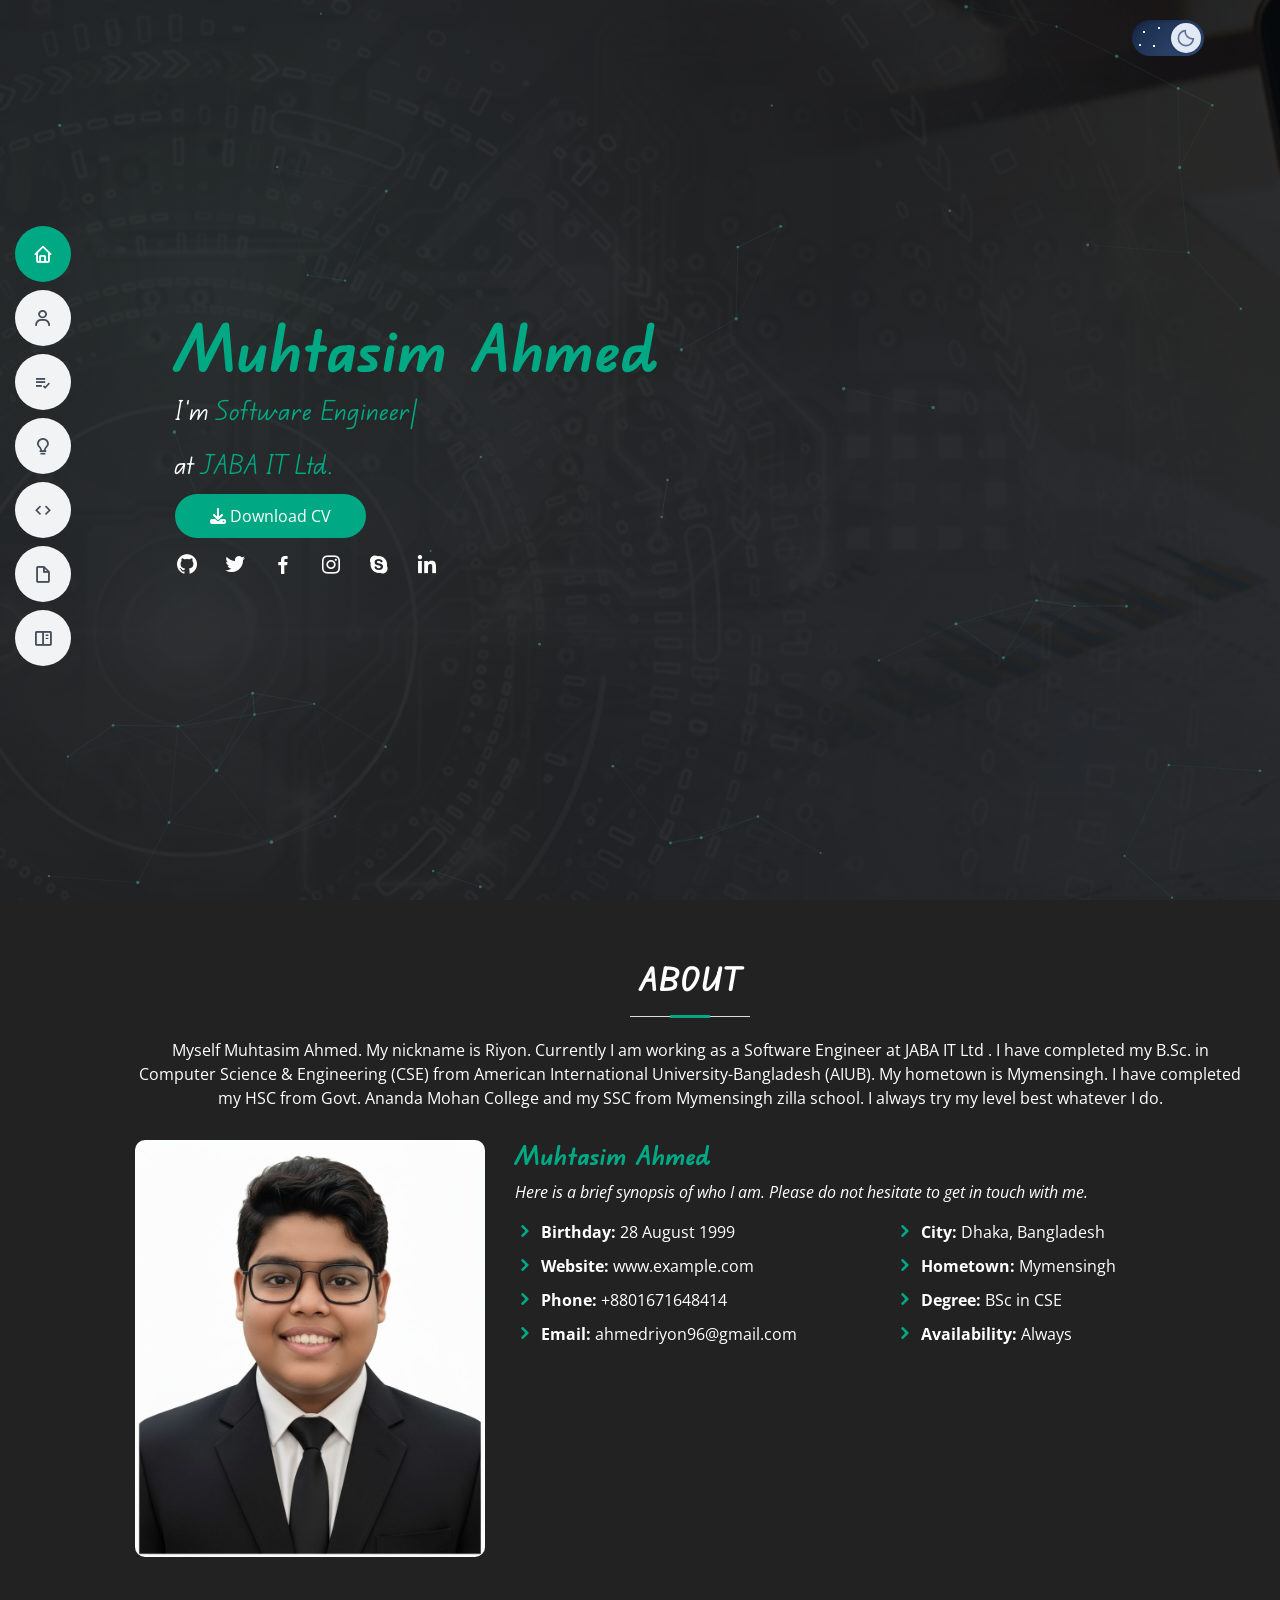
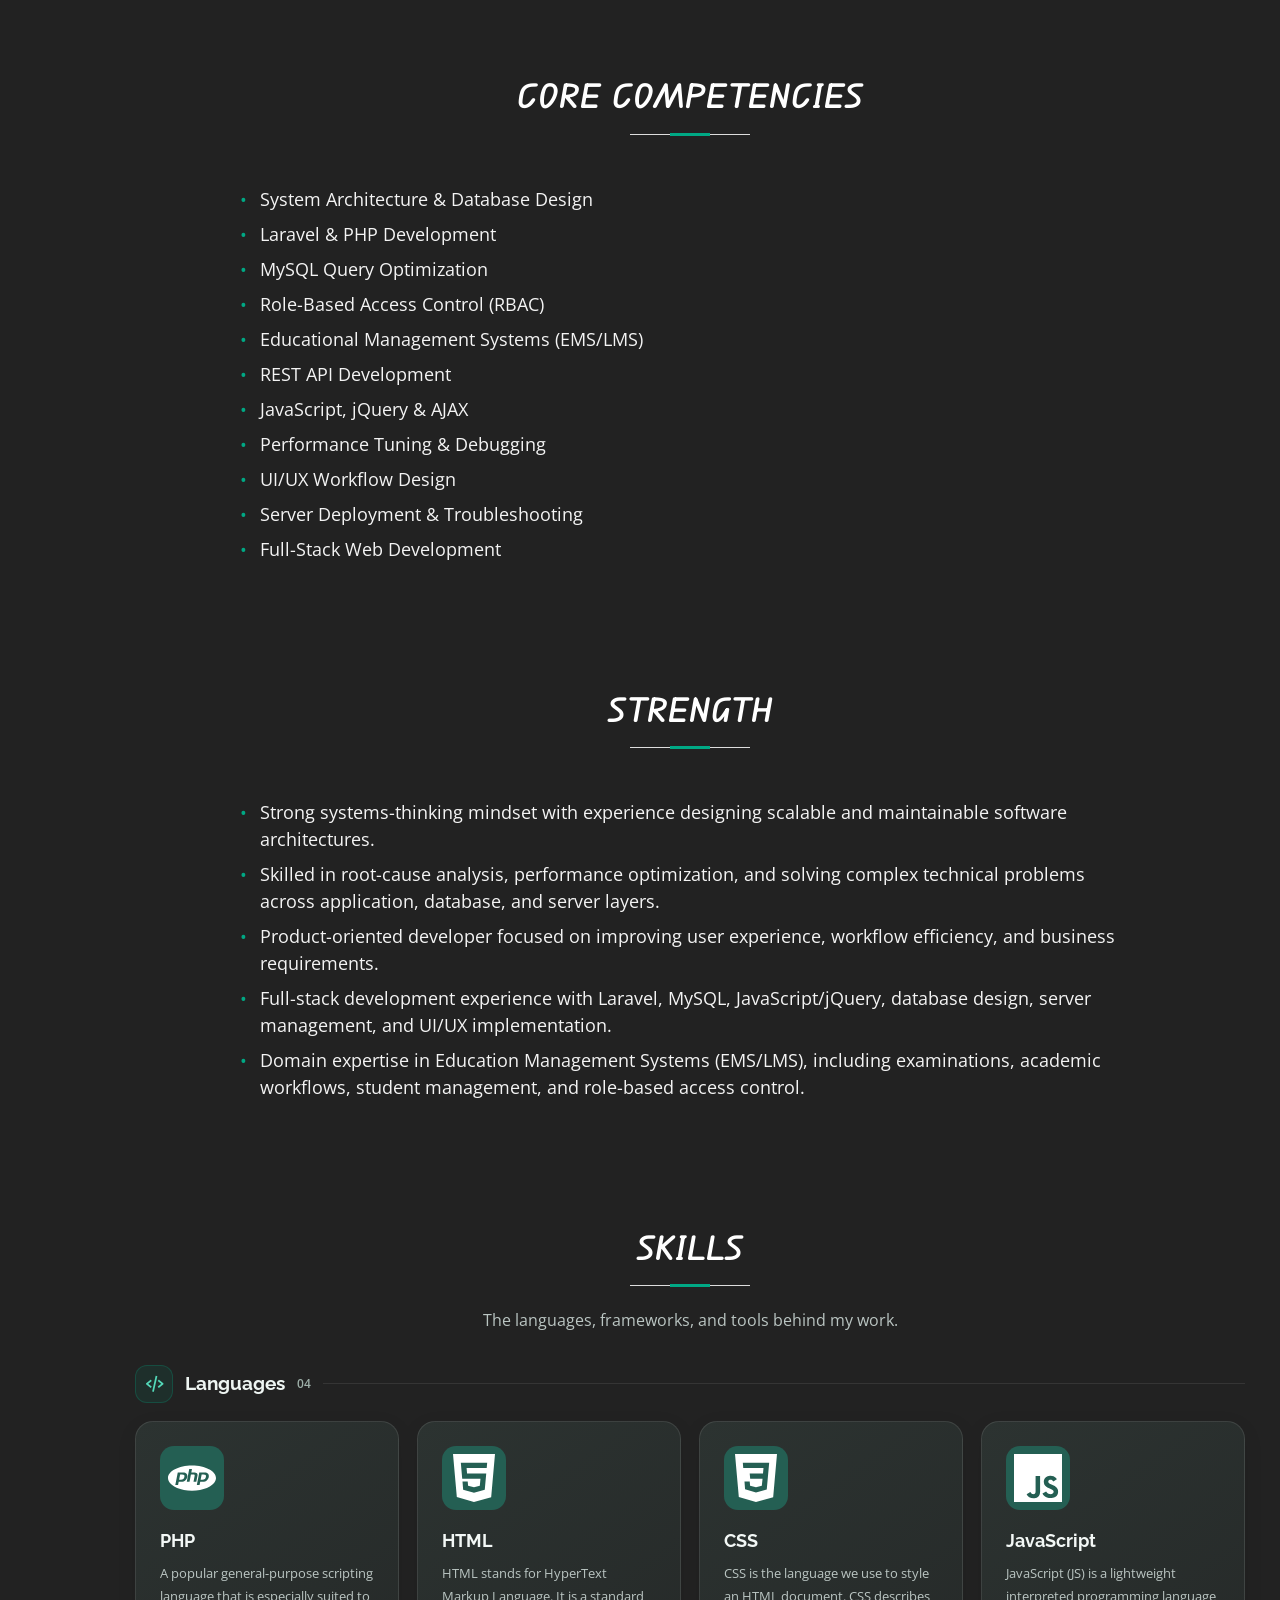
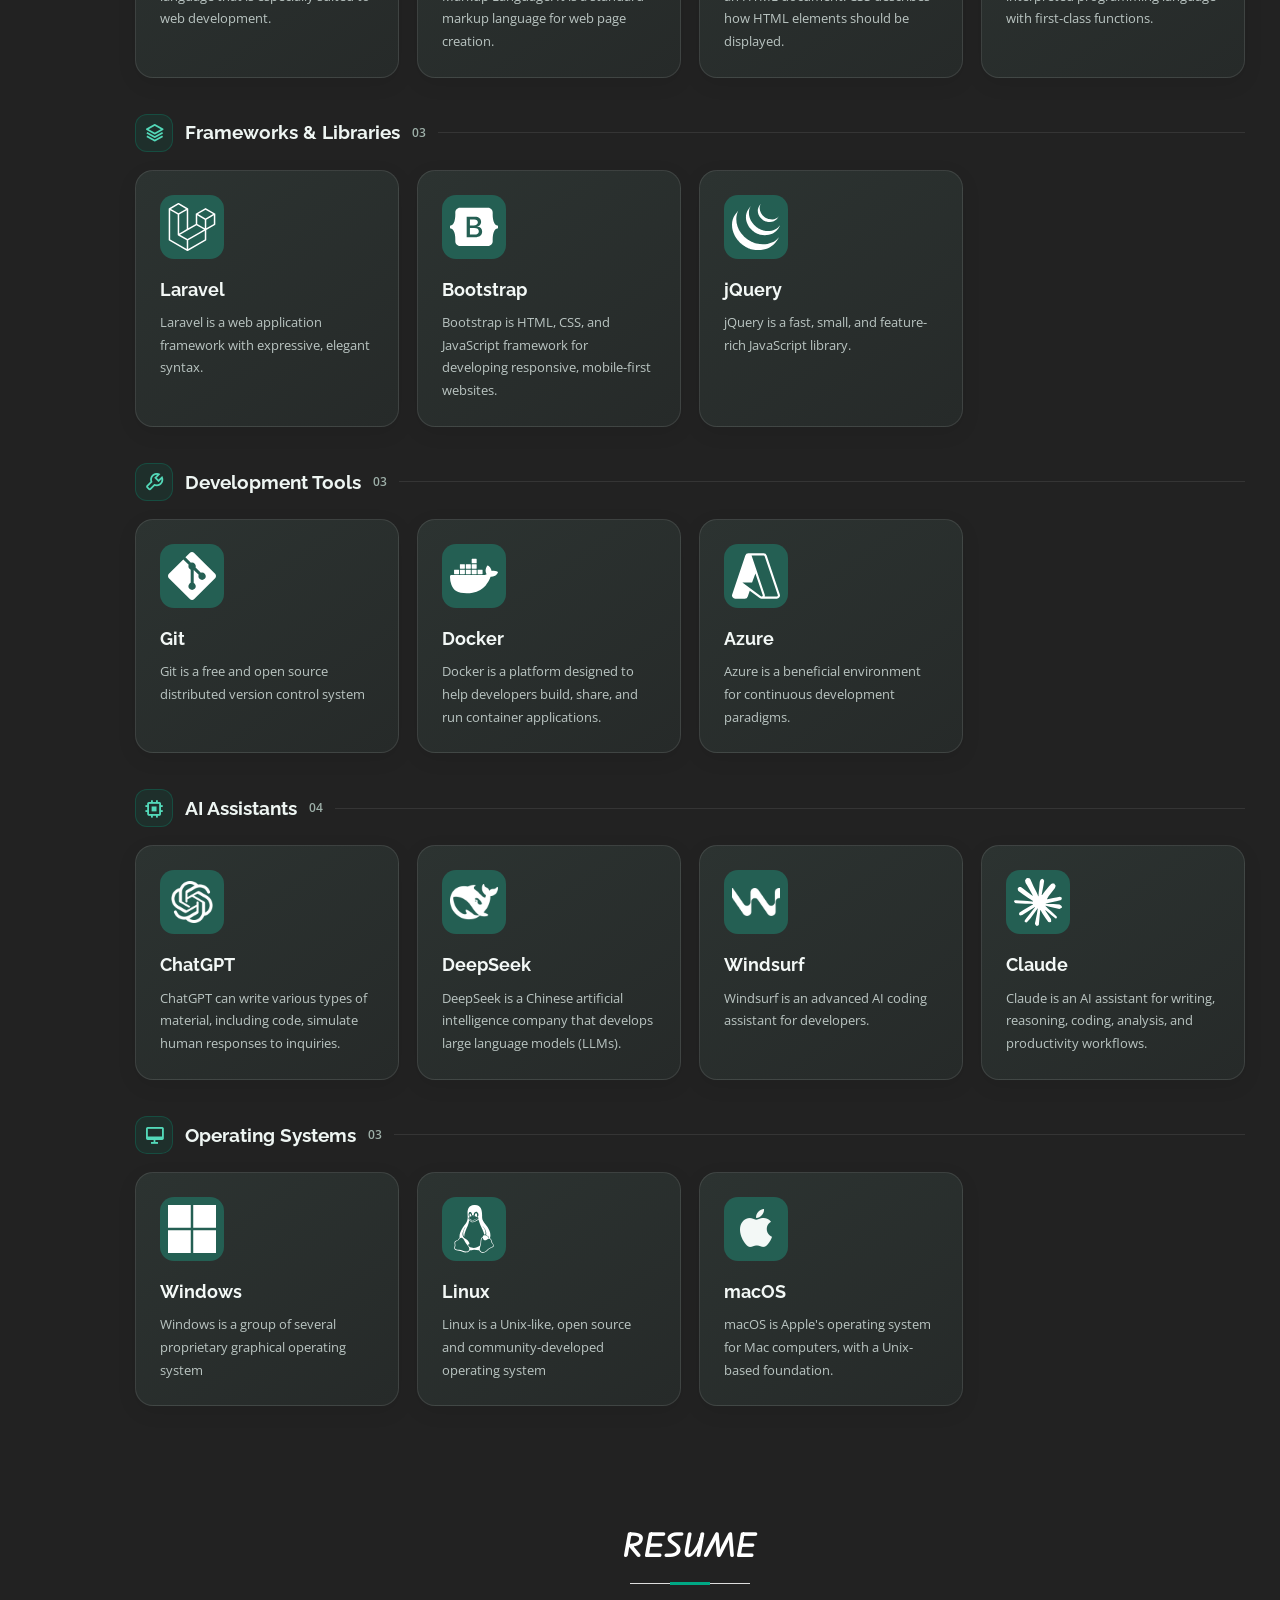
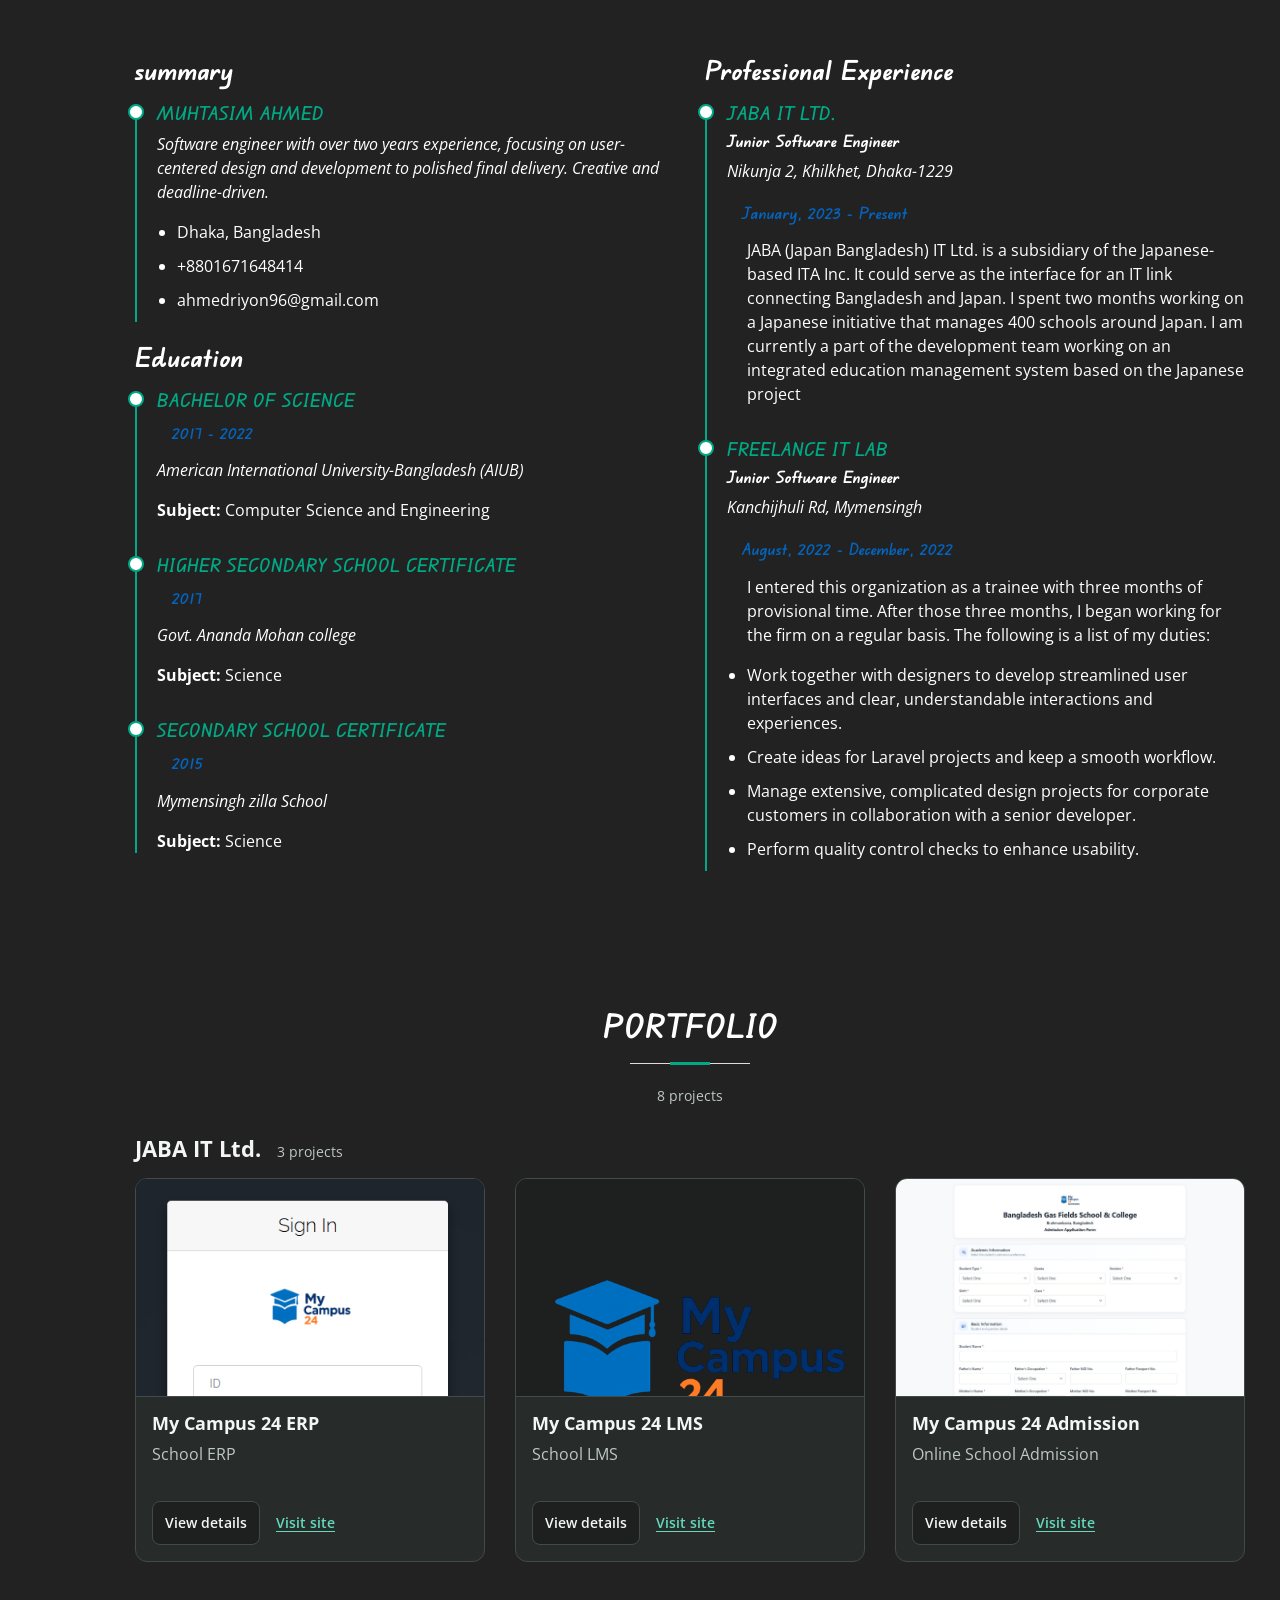
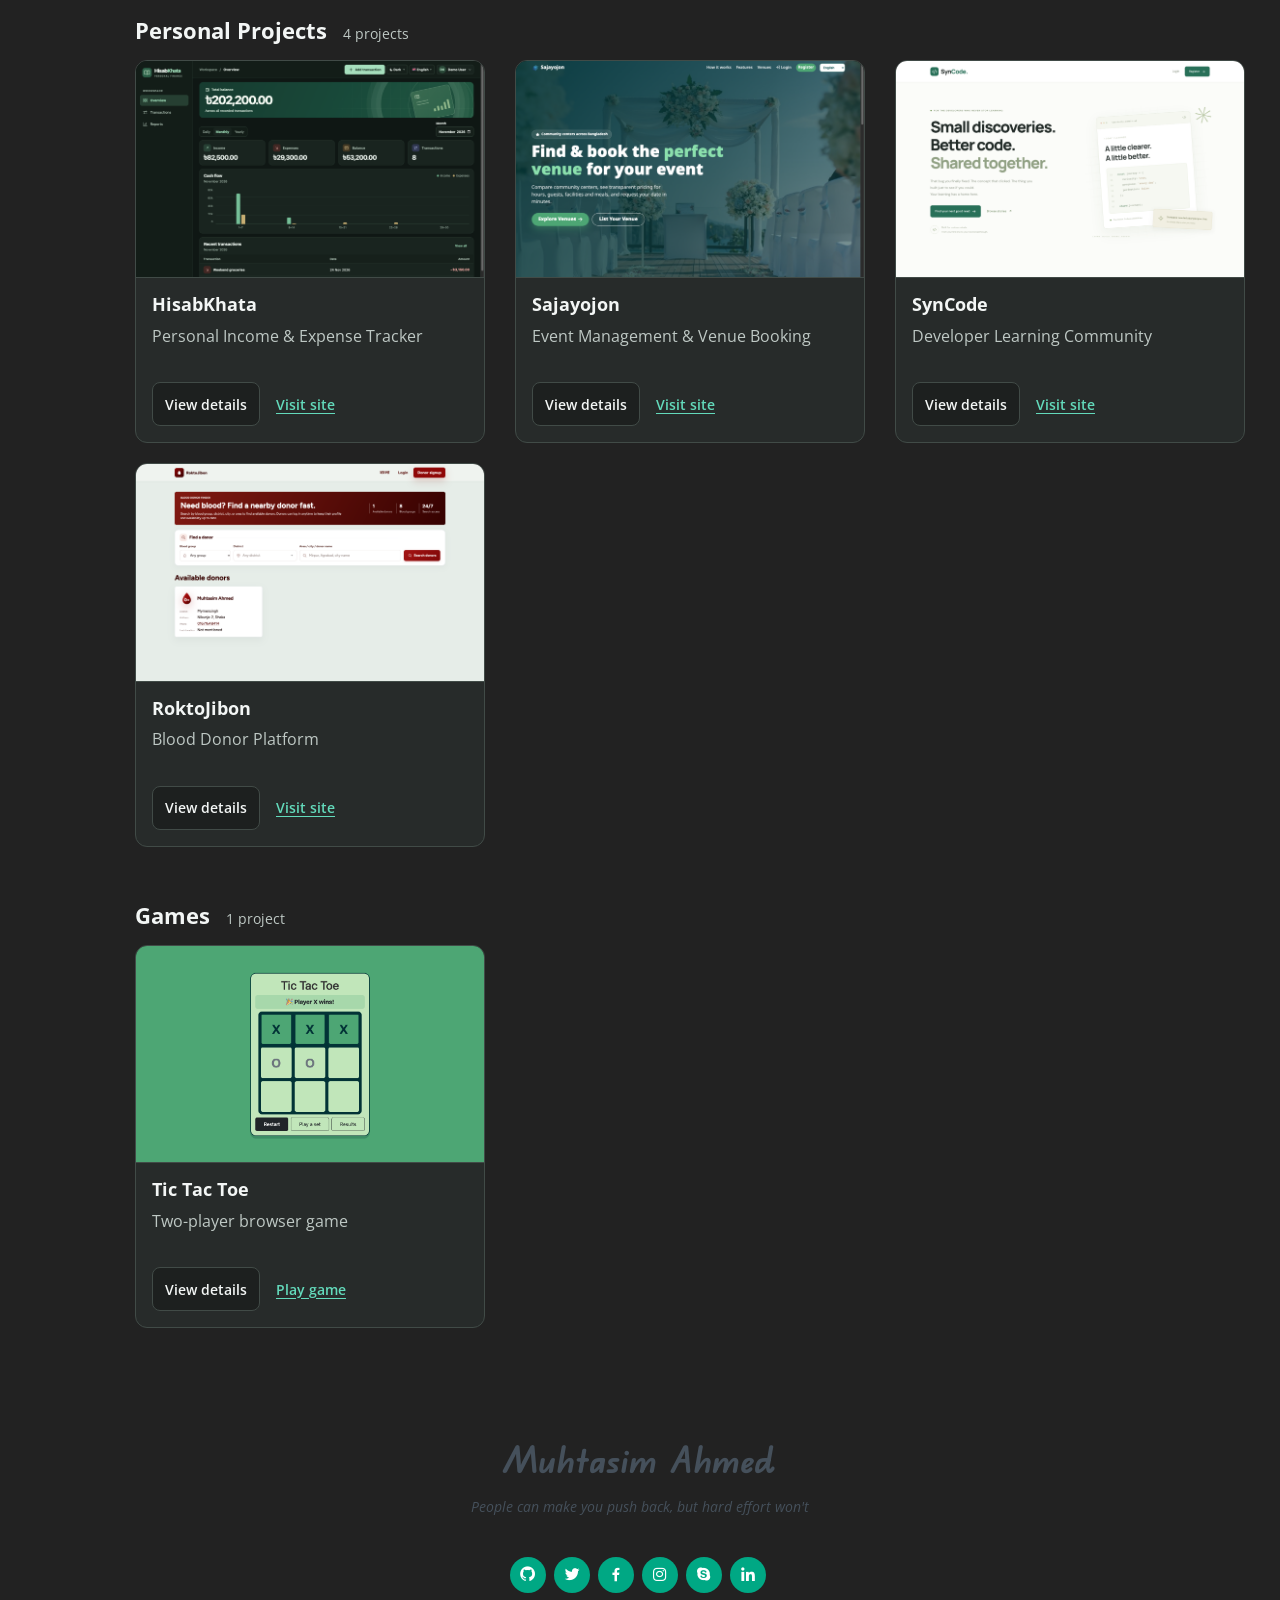
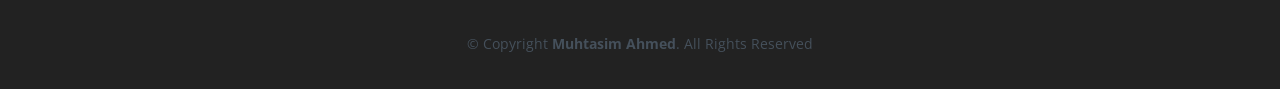
==== commit 9a20be12: "tictactoe added" ====
--- a/index.html
+++ b/index.html
@@ -720,6 +720,36 @@
             </div>
           </div>
         </div>
+
+        <div class="portfolio-group" aria-labelledby="game-projects">
+          <div class="portfolio-group-heading">
+            <h3 id="game-projects">Games</h3>
+            <span data-project-count hidden></span>
+          </div>
+          <div class="row">
+            <div class="col-lg-4 col-md-6 portfolio-item">
+              <article class="portfolio-card">
+                <div class="portfolio-cover">
+                  <img src="assets/img/portfolio/tictactoe-win.png" alt="Tic Tac Toe board highlighting Player X’s winning row" loading="lazy">
+                </div>
+                <div class="portfolio-card-body">
+                  <h4>Tic Tac Toe</h4>
+                  <p>Two-player browser game</p>
+                  <div class="portfolio-actions">
+                    <button type="button" class="portfolio-action" data-project-details aria-haspopup="dialog" aria-label="View Tic Tac Toe details">View details</button>
+                    <a href="https://tictactoe.muhtasimriyon.xyz/" class="portfolio-visit" target="_blank" rel="noopener noreferrer" aria-label="Play Tic Tac Toe in a new tab">Play game</a>
+                  </div>
+                </div>
+                <p class="portfolio-description" hidden>Take turns playing as X and O on the same device. Play a single game or start a multi-round set with a scoreboard and saved results.</p>
+                <div class="portfolio-screenshots" hidden>
+                  <a href="assets/img/portfolio/tictactoe-win.png">Player X wins with three in a row</a>
+                  <a href="assets/img/portfolio/tictactoe-board.png">Starting board</a>
+                  <a href="assets/img/portfolio/tictactoe-set.png">Multi-round set with scoreboard</a>
+                </div>
+              </article>
+            </div>
+          </div>
+        </div>
       </div>
 
       <dialog class="portfolio-dialog" aria-labelledby="portfolio-dialog-title" aria-describedby="portfolio-dialog-description">
